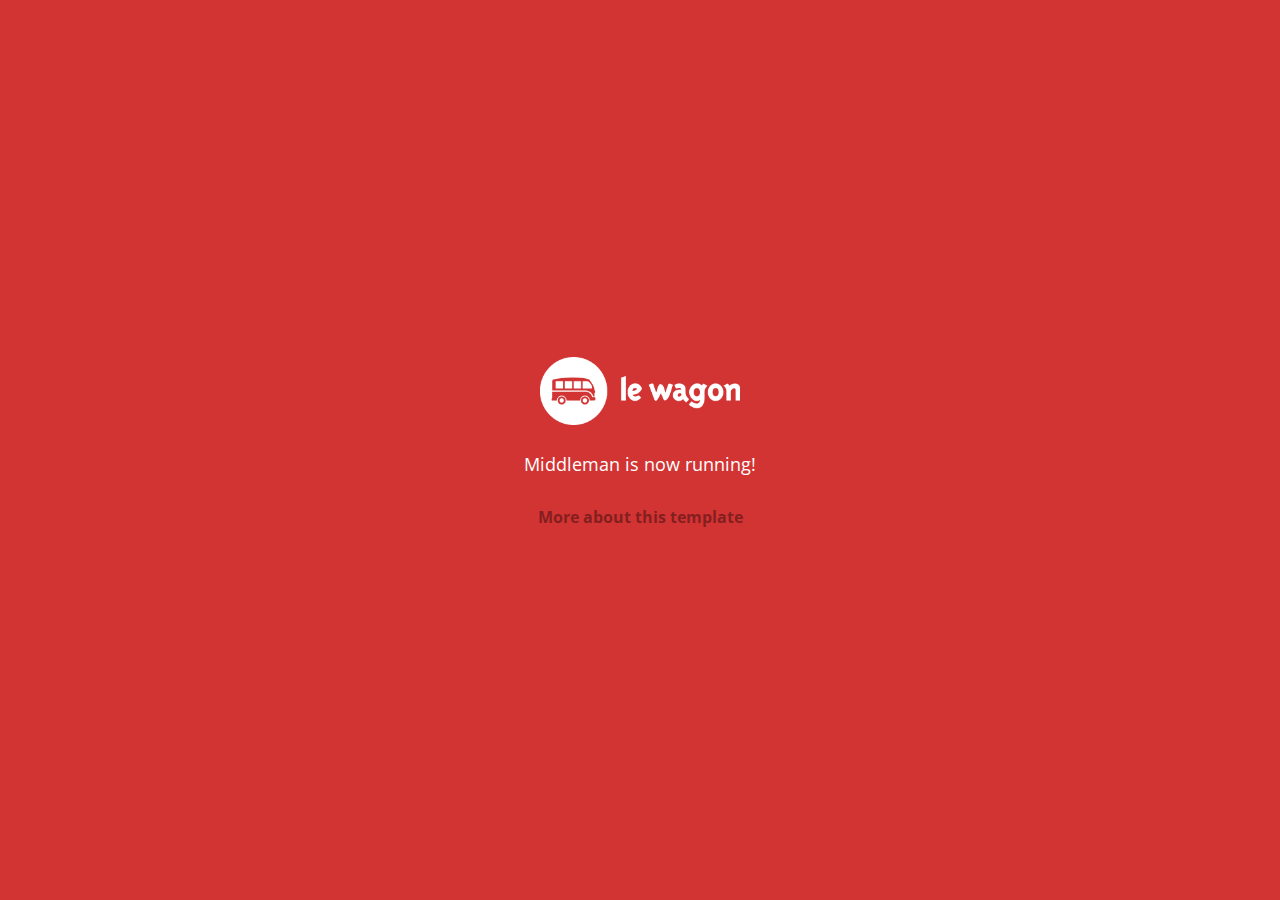
==== index.html @ 2491e3bc "Automated commit at 2018-02-05 10:19:05 UTC by middleman-deploy 2.0.0-alpha" ====
<!doctype html>
<html>
  <head>
    <meta charset="utf-8">
    <meta http-equiv="x-ua-compatible" content="ie=edge">
    <meta name="viewport"
          content="width=device-width, initial-scale=1, shrink-to-fit=no">
    <!-- Use the title from a page's frontmatter if it has one -->
    <title>Le Wagon - Middleman</title>
    <link href="stylesheets/application-3c48b980.css" rel="stylesheet" />
    <script src="javascripts/application-93de88c9.js"></script>
    <link href="images/favicon-f15af148.png" rel="icon" type="image/png" />
  </head>
  <body>
    <div id="home">
  <div class="home-content">
    <img src="images/logo-acc9c0ec.png" width="200" alt="Logo" />
    <p>
      Middleman is now running!
    </p>
    <p class="about">
      <a href="about.html">More about this template</a>
    </p>
  </div>
</div>

  </body>
</html>
---- stylesheets/application-3c48b980.css ----
@import url("https://fonts.googleapis.com/css?family=Open+Sans:400,300,700|Raleway:400,100,300,700,500");/*!
 * Bootstrap v3.3.7 (http://getbootstrap.com)
 * Copyright 2011-2016 Twitter, Inc.
 * Licensed under MIT (https://github.com/twbs/bootstrap/blob/master/LICENSE)
 *//*! normalize.css v3.0.3 | MIT License | github.com/necolas/normalize.css */html{font-family:sans-serif;-ms-text-size-adjust:100%;-webkit-text-size-adjust:100%}body{margin:0}article,aside,details,figcaption,figure,footer,header,hgroup,main,menu,nav,section,summary{display:block}audio,canvas,progress,video{display:inline-block;vertical-align:baseline}audio:not([controls]){display:none;height:0}[hidden],template{display:none}a{background-color:transparent}a:active,a:hover{outline:0}abbr[title]{border-bottom:1px dotted}b,strong{font-weight:bold}dfn{font-style:italic}h1{font-size:2em;margin:0.67em 0}mark{background:#ff0;color:#000}small{font-size:80%}sub,sup{font-size:75%;line-height:0;position:relative;vertical-align:baseline}sup{top:-0.5em}sub{bottom:-0.25em}img{border:0}svg:not(:root){overflow:hidden}figure{margin:1em 40px}hr{-webkit-box-sizing:content-box;box-sizing:content-box;height:0}pre{overflow:auto}code,kbd,pre,samp{font-family:monospace, monospace;font-size:1em}button,input,optgroup,select,textarea{color:inherit;font:inherit;margin:0}button{overflow:visible}button,select{text-transform:none}button,html input[type="button"],input[type="reset"],input[type="submit"]{-webkit-appearance:button;cursor:pointer}button[disabled],html input[disabled]{cursor:default}button::-moz-focus-inner,input::-moz-focus-inner{border:0;padding:0}input{line-height:normal}input[type="checkbox"],input[type="radio"]{-webkit-box-sizing:border-box;box-sizing:border-box;padding:0}input[type="number"]::-webkit-inner-spin-button,input[type="number"]::-webkit-outer-spin-button{height:auto}input[type="search"]{-webkit-appearance:textfield;-webkit-box-sizing:content-box;box-sizing:content-box}input[type="search"]::-webkit-search-cancel-button,input[type="search"]::-webkit-search-decoration{-webkit-appearance:none}fieldset{border:1px solid #c0c0c0;margin:0 2px;padding:0.35em 0.625em 0.75em}legend{border:0;padding:0}textarea{overflow:auto}optgroup{font-weight:bold}table{border-collapse:collapse;border-spacing:0}td,th{padding:0}/*! Source: https://github.com/h5bp/html5-boilerplate/blob/master/src/css/main.css */@media print{*,*:before,*:after{background:transparent !important;color:#000 !important;-webkit-box-shadow:none !important;box-shadow:none !important;text-shadow:none !important}a,a:visited{text-decoration:underline}a[href]:after{content:" (" attr(href) ")"}abbr[title]:after{content:" (" attr(title) ")"}a[href^="#"]:after,a[href^="javascript:"]:after{content:""}pre,blockquote{border:1px solid #999;page-break-inside:avoid}thead{display:table-header-group}tr,img{page-break-inside:avoid}img{max-width:100% !important}p,h2,h3{orphans:3;widows:3}h2,h3{page-break-after:avoid}.navbar{display:none}.btn>.caret,.dropup>.btn>.caret{border-top-color:#000 !important}.label{border:1px solid #000}.table{border-collapse:collapse !important}.table td,.table th{background-color:#fff !important}.table-bordered th,.table-bordered td{border:1px solid #ddd !important}}@font-face{font-family:'Glyphicons Halflings';src:url("../assets/bootstrap/glyphicons-halflings-regular-86b6f62b.eot");src:url("../assets/bootstrap/glyphicons-halflings-regular-86b6f62b.eot?#iefix") format("embedded-opentype"),url("../assets/bootstrap/glyphicons-halflings-regular-ca35b697.woff2") format("woff2"),url("../assets/bootstrap/glyphicons-halflings-regular-278e49a8.woff") format("woff"),url("../assets/bootstrap/glyphicons-halflings-regular-44bc1850.ttf") format("truetype"),url("../assets/bootstrap/glyphicons-halflings-regular-de51a849.svg#glyphicons_halflingsregular") format("svg")}.glyphicon{position:relative;top:1px;display:inline-block;font-family:'Glyphicons Halflings';font-style:normal;font-weight:normal;line-height:1;-webkit-font-smoothing:antialiased;-moz-osx-font-smoothing:grayscale}.glyphicon-asterisk:before{content:"\002a"}.glyphicon-plus:before{content:"\002b"}.glyphicon-euro:before,.glyphicon-eur:before{content:"\20ac"}.glyphicon-minus:before{content:"\2212"}.glyphicon-cloud:before{content:"\2601"}.glyphicon-envelope:before{content:"\2709"}.glyphicon-pencil:before{content:"\270f"}.glyphicon-glass:before{content:"\e001"}.glyphicon-music:before{content:"\e002"}.glyphicon-search:before{content:"\e003"}.glyphicon-heart:before{content:"\e005"}.glyphicon-star:before{content:"\e006"}.glyphicon-star-empty:before{content:"\e007"}.glyphicon-user:before{content:"\e008"}.glyphicon-film:before{content:"\e009"}.glyphicon-th-large:before{content:"\e010"}.glyphicon-th:before{content:"\e011"}.glyphicon-th-list:before{content:"\e012"}.glyphicon-ok:before{content:"\e013"}.glyphicon-remove:before{content:"\e014"}.glyphicon-zoom-in:before{content:"\e015"}.glyphicon-zoom-out:before{content:"\e016"}.glyphicon-off:before{content:"\e017"}.glyphicon-signal:before{content:"\e018"}.glyphicon-cog:before{content:"\e019"}.glyphicon-trash:before{content:"\e020"}.glyphicon-home:before{content:"\e021"}.glyphicon-file:before{content:"\e022"}.glyphicon-time:before{content:"\e023"}.glyphicon-road:before{content:"\e024"}.glyphicon-download-alt:before{content:"\e025"}.glyphicon-download:before{content:"\e026"}.glyphicon-upload:before{content:"\e027"}.glyphicon-inbox:before{content:"\e028"}.glyphicon-play-circle:before{content:"\e029"}.glyphicon-repeat:before{content:"\e030"}.glyphicon-refresh:before{content:"\e031"}.glyphicon-list-alt:before{content:"\e032"}.glyphicon-lock:before{content:"\e033"}.glyphicon-flag:before{content:"\e034"}.glyphicon-headphones:before{content:"\e035"}.glyphicon-volume-off:before{content:"\e036"}.glyphicon-volume-down:before{content:"\e037"}.glyphicon-volume-up:before{content:"\e038"}.glyphicon-qrcode:before{content:"\e039"}.glyphicon-barcode:before{content:"\e040"}.glyphicon-tag:before{content:"\e041"}.glyphicon-tags:before{content:"\e042"}.glyphicon-book:before{content:"\e043"}.glyphicon-bookmark:before{content:"\e044"}.glyphicon-print:before{content:"\e045"}.glyphicon-camera:before{content:"\e046"}.glyphicon-font:before{content:"\e047"}.glyphicon-bold:before{content:"\e048"}.glyphicon-italic:before{content:"\e049"}.glyphicon-text-height:before{content:"\e050"}.glyphicon-text-width:before{content:"\e051"}.glyphicon-align-left:before{content:"\e052"}.glyphicon-align-center:before{content:"\e053"}.glyphicon-align-right:before{content:"\e054"}.glyphicon-align-justify:before{content:"\e055"}.glyphicon-list:before{content:"\e056"}.glyphicon-indent-left:before{content:"\e057"}.glyphicon-indent-right:before{content:"\e058"}.glyphicon-facetime-video:before{content:"\e059"}.glyphicon-picture:before{content:"\e060"}.glyphicon-map-marker:before{content:"\e062"}.glyphicon-adjust:before{content:"\e063"}.glyphicon-tint:before{content:"\e064"}.glyphicon-edit:before{content:"\e065"}.glyphicon-share:before{content:"\e066"}.glyphicon-check:before{content:"\e067"}.glyphicon-move:before{content:"\e068"}.glyphicon-step-backward:before{content:"\e069"}.glyphicon-fast-backward:before{content:"\e070"}.glyphicon-backward:before{content:"\e071"}.glyphicon-play:before{content:"\e072"}.glyphicon-pause:before{content:"\e073"}.glyphicon-stop:before{content:"\e074"}.glyphicon-forward:before{content:"\e075"}.glyphicon-fast-forward:before{content:"\e076"}.glyphicon-step-forward:before{content:"\e077"}.glyphicon-eject:before{content:"\e078"}.glyphicon-chevron-left:before{content:"\e079"}.glyphicon-chevron-right:before{content:"\e080"}.glyphicon-plus-sign:before{content:"\e081"}.glyphicon-minus-sign:before{content:"\e082"}.glyphicon-remove-sign:before{content:"\e083"}.glyphicon-ok-sign:before{content:"\e084"}.glyphicon-question-sign:before{content:"\e085"}.glyphicon-info-sign:before{content:"\e086"}.glyphicon-screenshot:before{content:"\e087"}.glyphicon-remove-circle:before{content:"\e088"}.glyphicon-ok-circle:before{content:"\e089"}.glyphicon-ban-circle:before{content:"\e090"}.glyphicon-arrow-left:before{content:"\e091"}.glyphicon-arrow-right:before{content:"\e092"}.glyphicon-arrow-up:before{content:"\e093"}.glyphicon-arrow-down:before{content:"\e094"}.glyphicon-share-alt:before{content:"\e095"}.glyphicon-resize-full:before{content:"\e096"}.glyphicon-resize-small:before{content:"\e097"}.glyphicon-exclamation-sign:before{content:"\e101"}.glyphicon-gift:before{content:"\e102"}.glyphicon-leaf:before{content:"\e103"}.glyphicon-fire:before{content:"\e104"}.glyphicon-eye-open:before{content:"\e105"}.glyphicon-eye-close:before{content:"\e106"}.glyphicon-warning-sign:before{content:"\e107"}.glyphicon-plane:before{content:"\e108"}.glyphicon-calendar:before{content:"\e109"}.glyphicon-random:before{content:"\e110"}.glyphicon-comment:before{content:"\e111"}.glyphicon-magnet:before{content:"\e112"}.glyphicon-chevron-up:before{content:"\e113"}.glyphicon-chevron-down:before{content:"\e114"}.glyphicon-retweet:before{content:"\e115"}.glyphicon-shopping-cart:before{content:"\e116"}.glyphicon-folder-close:before{content:"\e117"}.glyphicon-folder-open:before{content:"\e118"}.glyphicon-resize-vertical:before{content:"\e119"}.glyphicon-resize-horizontal:before{content:"\e120"}.glyphicon-hdd:before{content:"\e121"}.glyphicon-bullhorn:before{content:"\e122"}.glyphicon-bell:before{content:"\e123"}.glyphicon-certificate:before{content:"\e124"}.glyphicon-thumbs-up:before{content:"\e125"}.glyphicon-thumbs-down:before{content:"\e126"}.glyphicon-hand-right:before{content:"\e127"}.glyphicon-hand-left:before{content:"\e128"}.glyphicon-hand-up:before{content:"\e129"}.glyphicon-hand-down:before{content:"\e130"}.glyphicon-circle-arrow-right:before{content:"\e131"}.glyphicon-circle-arrow-left:before{content:"\e132"}.glyphicon-circle-arrow-up:before{content:"\e133"}.glyphicon-circle-arrow-down:before{content:"\e134"}.glyphicon-globe:before{content:"\e135"}.glyphicon-wrench:before{content:"\e136"}.glyphicon-tasks:before{content:"\e137"}.glyphicon-filter:before{content:"\e138"}.glyphicon-briefcase:before{content:"\e139"}.glyphicon-fullscreen:before{content:"\e140"}.glyphicon-dashboard:before{content:"\e141"}.glyphicon-paperclip:before{content:"\e142"}.glyphicon-heart-empty:before{content:"\e143"}.glyphicon-link:before{content:"\e144"}.glyphicon-phone:before{content:"\e145"}.glyphicon-pushpin:before{content:"\e146"}.glyphicon-usd:before{content:"\e148"}.glyphicon-gbp:before{content:"\e149"}.glyphicon-sort:before{content:"\e150"}.glyphicon-sort-by-alphabet:before{content:"\e151"}.glyphicon-sort-by-alphabet-alt:before{content:"\e152"}.glyphicon-sort-by-order:before{content:"\e153"}.glyphicon-sort-by-order-alt:before{content:"\e154"}.glyphicon-sort-by-attributes:before{content:"\e155"}.glyphicon-sort-by-attributes-alt:before{content:"\e156"}.glyphicon-unchecked:before{content:"\e157"}.glyphicon-expand:before{content:"\e158"}.glyphicon-collapse-down:before{content:"\e159"}.glyphicon-collapse-up:before{content:"\e160"}.glyphicon-log-in:before{content:"\e161"}.glyphicon-flash:before{content:"\e162"}.glyphicon-log-out:before{content:"\e163"}.glyphicon-new-window:before{content:"\e164"}.glyphicon-record:before{content:"\e165"}.glyphicon-save:before{content:"\e166"}.glyphicon-open:before{content:"\e167"}.glyphicon-saved:before{content:"\e168"}.glyphicon-import:before{content:"\e169"}.glyphicon-export:before{content:"\e170"}.glyphicon-send:before{content:"\e171"}.glyphicon-floppy-disk:before{content:"\e172"}.glyphicon-floppy-saved:before{content:"\e173"}.glyphicon-floppy-remove:before{content:"\e174"}.glyphicon-floppy-save:before{content:"\e175"}.glyphicon-floppy-open:before{content:"\e176"}.glyphicon-credit-card:before{content:"\e177"}.glyphicon-transfer:before{content:"\e178"}.glyphicon-cutlery:before{content:"\e179"}.glyphicon-header:before{content:"\e180"}.glyphicon-compressed:before{content:"\e181"}.glyphicon-earphone:before{content:"\e182"}.glyphicon-phone-alt:before{content:"\e183"}.glyphicon-tower:before{content:"\e184"}.glyphicon-stats:before{content:"\e185"}.glyphicon-sd-video:before{content:"\e186"}.glyphicon-hd-video:before{content:"\e187"}.glyphicon-subtitles:before{content:"\e188"}.glyphicon-sound-stereo:before{content:"\e189"}.glyphicon-sound-dolby:before{content:"\e190"}.glyphicon-sound-5-1:before{content:"\e191"}.glyphicon-sound-6-1:before{content:"\e192"}.glyphicon-sound-7-1:before{content:"\e193"}.glyphicon-copyright-mark:before{content:"\e194"}.glyphicon-registration-mark:before{content:"\e195"}.glyphicon-cloud-download:before{content:"\e197"}.glyphicon-cloud-upload:before{content:"\e198"}.glyphicon-tree-conifer:before{content:"\e199"}.glyphicon-tree-deciduous:before{content:"\e200"}.glyphicon-cd:before{content:"\e201"}.glyphicon-save-file:before{content:"\e202"}.glyphicon-open-file:before{content:"\e203"}.glyphicon-level-up:before{content:"\e204"}.glyphicon-copy:before{content:"\e205"}.glyphicon-paste:before{content:"\e206"}.glyphicon-alert:before{content:"\e209"}.glyphicon-equalizer:before{content:"\e210"}.glyphicon-king:before{content:"\e211"}.glyphicon-queen:before{content:"\e212"}.glyphicon-pawn:before{content:"\e213"}.glyphicon-bishop:before{content:"\e214"}.glyphicon-knight:before{content:"\e215"}.glyphicon-baby-formula:before{content:"\e216"}.glyphicon-tent:before{content:"\26fa"}.glyphicon-blackboard:before{content:"\e218"}.glyphicon-bed:before{content:"\e219"}.glyphicon-apple:before{content:"\f8ff"}.glyphicon-erase:before{content:"\e221"}.glyphicon-hourglass:before{content:"\231b"}.glyphicon-lamp:before{content:"\e223"}.glyphicon-duplicate:before{content:"\e224"}.glyphicon-piggy-bank:before{content:"\e225"}.glyphicon-scissors:before{content:"\e226"}.glyphicon-bitcoin:before{content:"\e227"}.glyphicon-btc:before{content:"\e227"}.glyphicon-xbt:before{content:"\e227"}.glyphicon-yen:before{content:"\00a5"}.glyphicon-jpy:before{content:"\00a5"}.glyphicon-ruble:before{content:"\20bd"}.glyphicon-rub:before{content:"\20bd"}.glyphicon-scale:before{content:"\e230"}.glyphicon-ice-lolly:before{content:"\e231"}.glyphicon-ice-lolly-tasted:before{content:"\e232"}.glyphicon-education:before{content:"\e233"}.glyphicon-option-horizontal:before{content:"\e234"}.glyphicon-option-vertical:before{content:"\e235"}.glyphicon-menu-hamburger:before{content:"\e236"}.glyphicon-modal-window:before{content:"\e237"}.glyphicon-oil:before{content:"\e238"}.glyphicon-grain:before{content:"\e239"}.glyphicon-sunglasses:before{content:"\e240"}.glyphicon-text-size:before{content:"\e241"}.glyphicon-text-color:before{content:"\e242"}.glyphicon-text-background:before{content:"\e243"}.glyphicon-object-align-top:before{content:"\e244"}.glyphicon-object-align-bottom:before{content:"\e245"}.glyphicon-object-align-horizontal:before{content:"\e246"}.glyphicon-object-align-left:before{content:"\e247"}.glyphicon-object-align-vertical:before{content:"\e248"}.glyphicon-object-align-right:before{content:"\e249"}.glyphicon-triangle-right:before{content:"\e250"}.glyphicon-triangle-left:before{content:"\e251"}.glyphicon-triangle-bottom:before{content:"\e252"}.glyphicon-triangle-top:before{content:"\e253"}.glyphicon-console:before{content:"\e254"}.glyphicon-superscript:before{content:"\e255"}.glyphicon-subscript:before{content:"\e256"}.glyphicon-menu-left:before{content:"\e257"}.glyphicon-menu-right:before{content:"\e258"}.glyphicon-menu-down:before{content:"\e259"}.glyphicon-menu-up:before{content:"\e260"}*{-webkit-box-sizing:border-box;box-sizing:border-box}*:before,*:after{-webkit-box-sizing:border-box;box-sizing:border-box}html{font-size:10px;-webkit-tap-highlight-color:transparent}body{font-family:"Open Sans", "Helvetica", "sans-serif";font-size:18px;line-height:1.42857143;color:#333333;background-color:#F4F4F4}input,button,select,textarea{font-family:inherit;font-size:inherit;line-height:inherit}a{color:#469AE0;text-decoration:none}a:hover,a:focus{color:#1f74ba;text-decoration:underline}a:focus{outline:5px auto -webkit-focus-ring-color;outline-offset:-2px}figure{margin:0}img{vertical-align:middle}.img-responsive{display:block;max-width:100%;height:auto}.img-rounded{border-radius:2px}.img-thumbnail{padding:4px;line-height:1.42857143;background-color:#F4F4F4;border:1px solid #ddd;border-radius:2px;-webkit-transition:all 0.2s ease-in-out;transition:all 0.2s ease-in-out;display:inline-block;max-width:100%;height:auto}.img-circle{border-radius:50%}hr{margin-top:25px;margin-bottom:25px;border:0;border-top:1px solid #eeeeee}.sr-only{position:absolute;width:1px;height:1px;margin:-1px;padding:0;overflow:hidden;clip:rect(0, 0, 0, 0);border:0}.sr-only-focusable:active,.sr-only-focusable:focus{position:static;width:auto;height:auto;margin:0;overflow:visible;clip:auto}[role="button"]{cursor:pointer}h1,h2,h3,h4,h5,h6,.h1,.h2,.h3,.h4,.h5,.h6{font-family:"Raleway", "Helvetica", "sans-serif";font-weight:500;line-height:1.1;color:inherit}h1 small,h1 .small,h2 small,h2 .small,h3 small,h3 .small,h4 small,h4 .small,h5 small,h5 .small,h6 small,h6 .small,.h1 small,.h1 .small,.h2 small,.h2 .small,.h3 small,.h3 .small,.h4 small,.h4 .small,.h5 small,.h5 .small,.h6 small,.h6 .small{font-weight:normal;line-height:1;color:#777777}h1,.h1,h2,.h2,h3,.h3{margin-top:25px;margin-bottom:12.5px}h1 small,h1 .small,.h1 small,.h1 .small,h2 small,h2 .small,.h2 small,.h2 .small,h3 small,h3 .small,.h3 small,.h3 .small{font-size:65%}h4,.h4,h5,.h5,h6,.h6{margin-top:12.5px;margin-bottom:12.5px}h4 small,h4 .small,.h4 small,.h4 .small,h5 small,h5 .small,.h5 small,.h5 .small,h6 small,h6 .small,.h6 small,.h6 .small{font-size:75%}h1,.h1{font-size:46px}h2,.h2{font-size:38px}h3,.h3{font-size:31px}h4,.h4{font-size:23px}h5,.h5{font-size:18px}h6,.h6{font-size:16px}p{margin:0 0 12.5px}.lead{margin-bottom:25px;font-size:20px;font-weight:300;line-height:1.4}@media (min-width: 768px){.lead{font-size:27px}}small,.small{font-size:88%}mark,.mark{background-color:#fcf8e3;padding:.2em}.text-left{text-align:left}.text-right{text-align:right}.text-center{text-align:center}.text-justify{text-align:justify}.text-nowrap{white-space:nowrap}.text-lowercase{text-transform:lowercase}.text-uppercase,.initialism{text-transform:uppercase}.text-capitalize{text-transform:capitalize}.text-muted{color:#777777}.text-primary{color:#469AE0}a.text-primary:hover,a.text-primary:focus{color:#2381d0}.text-success{color:#3c763d}a.text-success:hover,a.text-success:focus{color:#2b542c}.text-info{color:#31708f}a.text-info:hover,a.text-info:focus{color:#245269}.text-warning{color:#8a6d3b}a.text-warning:hover,a.text-warning:focus{color:#66512c}.text-danger{color:#a94442}a.text-danger:hover,a.text-danger:focus{color:#843534}.bg-primary{color:#fff}.bg-primary{background-color:#469AE0}a.bg-primary:hover,a.bg-primary:focus{background-color:#2381d0}.bg-success{background-color:#dff0d8}a.bg-success:hover,a.bg-success:focus{background-color:#c1e2b3}.bg-info{background-color:#d9edf7}a.bg-info:hover,a.bg-info:focus{background-color:#afd9ee}.bg-warning{background-color:#fcf8e3}a.bg-warning:hover,a.bg-warning:focus{background-color:#f7ecb5}.bg-danger{background-color:#f2dede}a.bg-danger:hover,a.bg-danger:focus{background-color:#e4b9b9}.page-header{padding-bottom:11.5px;margin:50px 0 25px;border-bottom:1px solid #eeeeee}ul,ol{margin-top:0;margin-bottom:12.5px}ul ul,ul ol,ol ul,ol ol{margin-bottom:0}.list-unstyled{padding-left:0;list-style:none}.list-inline{padding-left:0;list-style:none;margin-left:-5px}.list-inline>li{display:inline-block;padding-left:5px;padding-right:5px}dl{margin-top:0;margin-bottom:25px}dt,dd{line-height:1.42857143}dt{font-weight:bold}dd{margin-left:0}.dl-horizontal dd:before,.dl-horizontal dd:after{content:" ";display:table}.dl-horizontal dd:after{clear:both}@media (min-width: 768px){.dl-horizontal dt{float:left;width:160px;clear:left;text-align:right;overflow:hidden;text-overflow:ellipsis;white-space:nowrap}.dl-horizontal dd{margin-left:180px}}abbr[title],abbr[data-original-title]{cursor:help;border-bottom:1px dotted #777777}.initialism{font-size:90%}blockquote{padding:12.5px 25px;margin:0 0 25px;font-size:22.5px;border-left:5px solid #eeeeee}blockquote p:last-child,blockquote ul:last-child,blockquote ol:last-child{margin-bottom:0}blockquote footer,blockquote small,blockquote .small{display:block;font-size:80%;line-height:1.42857143;color:#777777}blockquote footer:before,blockquote small:before,blockquote .small:before{content:'\2014 \00A0'}.blockquote-reverse,blockquote.pull-right{padding-right:15px;padding-left:0;border-right:5px solid #eeeeee;border-left:0;text-align:right}.blockquote-reverse footer:before,.blockquote-reverse small:before,.blockquote-reverse .small:before,blockquote.pull-right footer:before,blockquote.pull-right small:before,blockquote.pull-right .small:before{content:''}.blockquote-reverse footer:after,.blockquote-reverse small:after,.blockquote-reverse .small:after,blockquote.pull-right footer:after,blockquote.pull-right small:after,blockquote.pull-right .small:after{content:'\00A0 \2014'}address{margin-bottom:25px;font-style:normal;line-height:1.42857143}code,kbd,pre,samp{font-family:Menlo, Monaco, Consolas, "Courier New", monospace}code{padding:2px 4px;font-size:90%;color:#c7254e;background-color:#f9f2f4;border-radius:2px}kbd{padding:2px 4px;font-size:90%;color:#fff;background-color:#333;border-radius:2px;-webkit-box-shadow:inset 0 -1px 0 rgba(0,0,0,0.25);box-shadow:inset 0 -1px 0 rgba(0,0,0,0.25)}kbd kbd{padding:0;font-size:100%;font-weight:bold;-webkit-box-shadow:none;box-shadow:none}pre{display:block;padding:12px;margin:0 0 12.5px;font-size:17px;line-height:1.42857143;word-break:break-all;word-wrap:break-word;color:#333333;background-color:#f5f5f5;border:1px solid #ccc;border-radius:2px}pre code{padding:0;font-size:inherit;color:inherit;white-space:pre-wrap;background-color:transparent;border-radius:0}.pre-scrollable{max-height:340px;overflow-y:scroll}.container{margin-right:auto;margin-left:auto;padding-left:15px;padding-right:15px}.container:before,.container:after{content:" ";display:table}.container:after{clear:both}@media (min-width: 768px){.container{width:750px}}@media (min-width: 992px){.container{width:970px}}@media (min-width: 1200px){.container{width:1170px}}.container-fluid{margin-right:auto;margin-left:auto;padding-left:15px;padding-right:15px}.container-fluid:before,.container-fluid:after{content:" ";display:table}.container-fluid:after{clear:both}.row{margin-left:-15px;margin-right:-15px}.row:before,.row:after{content:" ";display:table}.row:after{clear:both}.col-xs-1,.col-sm-1,.col-md-1,.col-lg-1,.col-xs-2,.col-sm-2,.col-md-2,.col-lg-2,.col-xs-3,.col-sm-3,.col-md-3,.col-lg-3,.col-xs-4,.col-sm-4,.col-md-4,.col-lg-4,.col-xs-5,.col-sm-5,.col-md-5,.col-lg-5,.col-xs-6,.col-sm-6,.col-md-6,.col-lg-6,.col-xs-7,.col-sm-7,.col-md-7,.col-lg-7,.col-xs-8,.col-sm-8,.col-md-8,.col-lg-8,.col-xs-9,.col-sm-9,.col-md-9,.col-lg-9,.col-xs-10,.col-sm-10,.col-md-10,.col-lg-10,.col-xs-11,.col-sm-11,.col-md-11,.col-lg-11,.col-xs-12,.col-sm-12,.col-md-12,.col-lg-12{position:relative;min-height:1px;padding-left:15px;padding-right:15px}.col-xs-1,.col-xs-2,.col-xs-3,.col-xs-4,.col-xs-5,.col-xs-6,.col-xs-7,.col-xs-8,.col-xs-9,.col-xs-10,.col-xs-11,.col-xs-12{float:left}.col-xs-1{width:8.33333333%}.col-xs-2{width:16.66666667%}.col-xs-3{width:25%}.col-xs-4{width:33.33333333%}.col-xs-5{width:41.66666667%}.col-xs-6{width:50%}.col-xs-7{width:58.33333333%}.col-xs-8{width:66.66666667%}.col-xs-9{width:75%}.col-xs-10{width:83.33333333%}.col-xs-11{width:91.66666667%}.col-xs-12{width:100%}.col-xs-pull-0{right:auto}.col-xs-pull-1{right:8.33333333%}.col-xs-pull-2{right:16.66666667%}.col-xs-pull-3{right:25%}.col-xs-pull-4{right:33.33333333%}.col-xs-pull-5{right:41.66666667%}.col-xs-pull-6{right:50%}.col-xs-pull-7{right:58.33333333%}.col-xs-pull-8{right:66.66666667%}.col-xs-pull-9{right:75%}.col-xs-pull-10{right:83.33333333%}.col-xs-pull-11{right:91.66666667%}.col-xs-pull-12{right:100%}.col-xs-push-0{left:auto}.col-xs-push-1{left:8.33333333%}.col-xs-push-2{left:16.66666667%}.col-xs-push-3{left:25%}.col-xs-push-4{left:33.33333333%}.col-xs-push-5{left:41.66666667%}.col-xs-push-6{left:50%}.col-xs-push-7{left:58.33333333%}.col-xs-push-8{left:66.66666667%}.col-xs-push-9{left:75%}.col-xs-push-10{left:83.33333333%}.col-xs-push-11{left:91.66666667%}.col-xs-push-12{left:100%}.col-xs-offset-0{margin-left:0%}.col-xs-offset-1{margin-left:8.33333333%}.col-xs-offset-2{margin-left:16.66666667%}.col-xs-offset-3{margin-left:25%}.col-xs-offset-4{margin-left:33.33333333%}.col-xs-offset-5{margin-left:41.66666667%}.col-xs-offset-6{margin-left:50%}.col-xs-offset-7{margin-left:58.33333333%}.col-xs-offset-8{margin-left:66.66666667%}.col-xs-offset-9{margin-left:75%}.col-xs-offset-10{margin-left:83.33333333%}.col-xs-offset-11{margin-left:91.66666667%}.col-xs-offset-12{margin-left:100%}@media (min-width: 768px){.col-sm-1,.col-sm-2,.col-sm-3,.col-sm-4,.col-sm-5,.col-sm-6,.col-sm-7,.col-sm-8,.col-sm-9,.col-sm-10,.col-sm-11,.col-sm-12{float:left}.col-sm-1{width:8.33333333%}.col-sm-2{width:16.66666667%}.col-sm-3{width:25%}.col-sm-4{width:33.33333333%}.col-sm-5{width:41.66666667%}.col-sm-6{width:50%}.col-sm-7{width:58.33333333%}.col-sm-8{width:66.66666667%}.col-sm-9{width:75%}.col-sm-10{width:83.33333333%}.col-sm-11{width:91.66666667%}.col-sm-12{width:100%}.col-sm-pull-0{right:auto}.col-sm-pull-1{right:8.33333333%}.col-sm-pull-2{right:16.66666667%}.col-sm-pull-3{right:25%}.col-sm-pull-4{right:33.33333333%}.col-sm-pull-5{right:41.66666667%}.col-sm-pull-6{right:50%}.col-sm-pull-7{right:58.33333333%}.col-sm-pull-8{right:66.66666667%}.col-sm-pull-9{right:75%}.col-sm-pull-10{right:83.33333333%}.col-sm-pull-11{right:91.66666667%}.col-sm-pull-12{right:100%}.col-sm-push-0{left:auto}.col-sm-push-1{left:8.33333333%}.col-sm-push-2{left:16.66666667%}.col-sm-push-3{left:25%}.col-sm-push-4{left:33.33333333%}.col-sm-push-5{left:41.66666667%}.col-sm-push-6{left:50%}.col-sm-push-7{left:58.33333333%}.col-sm-push-8{left:66.66666667%}.col-sm-push-9{left:75%}.col-sm-push-10{left:83.33333333%}.col-sm-push-11{left:91.66666667%}.col-sm-push-12{left:100%}.col-sm-offset-0{margin-left:0%}.col-sm-offset-1{margin-left:8.33333333%}.col-sm-offset-2{margin-left:16.66666667%}.col-sm-offset-3{margin-left:25%}.col-sm-offset-4{margin-left:33.33333333%}.col-sm-offset-5{margin-left:41.66666667%}.col-sm-offset-6{margin-left:50%}.col-sm-offset-7{margin-left:58.33333333%}.col-sm-offset-8{margin-left:66.66666667%}.col-sm-offset-9{margin-left:75%}.col-sm-offset-10{margin-left:83.33333333%}.col-sm-offset-11{margin-left:91.66666667%}.col-sm-offset-12{margin-left:100%}}@media (min-width: 992px){.col-md-1,.col-md-2,.col-md-3,.col-md-4,.col-md-5,.col-md-6,.col-md-7,.col-md-8,.col-md-9,.col-md-10,.col-md-11,.col-md-12{float:left}.col-md-1{width:8.33333333%}.col-md-2{width:16.66666667%}.col-md-3{width:25%}.col-md-4{width:33.33333333%}.col-md-5{width:41.66666667%}.col-md-6{width:50%}.col-md-7{width:58.33333333%}.col-md-8{width:66.66666667%}.col-md-9{width:75%}.col-md-10{width:83.33333333%}.col-md-11{width:91.66666667%}.col-md-12{width:100%}.col-md-pull-0{right:auto}.col-md-pull-1{right:8.33333333%}.col-md-pull-2{right:16.66666667%}.col-md-pull-3{right:25%}.col-md-pull-4{right:33.33333333%}.col-md-pull-5{right:41.66666667%}.col-md-pull-6{right:50%}.col-md-pull-7{right:58.33333333%}.col-md-pull-8{right:66.66666667%}.col-md-pull-9{right:75%}.col-md-pull-10{right:83.33333333%}.col-md-pull-11{right:91.66666667%}.col-md-pull-12{right:100%}.col-md-push-0{left:auto}.col-md-push-1{left:8.33333333%}.col-md-push-2{left:16.66666667%}.col-md-push-3{left:25%}.col-md-push-4{left:33.33333333%}.col-md-push-5{left:41.66666667%}.col-md-push-6{left:50%}.col-md-push-7{left:58.33333333%}.col-md-push-8{left:66.66666667%}.col-md-push-9{left:75%}.col-md-push-10{left:83.33333333%}.col-md-push-11{left:91.66666667%}.col-md-push-12{left:100%}.col-md-offset-0{margin-left:0%}.col-md-offset-1{margin-left:8.33333333%}.col-md-offset-2{margin-left:16.66666667%}.col-md-offset-3{margin-left:25%}.col-md-offset-4{margin-left:33.33333333%}.col-md-offset-5{margin-left:41.66666667%}.col-md-offset-6{margin-left:50%}.col-md-offset-7{margin-left:58.33333333%}.col-md-offset-8{margin-left:66.66666667%}.col-md-offset-9{margin-left:75%}.col-md-offset-10{margin-left:83.33333333%}.col-md-offset-11{margin-left:91.66666667%}.col-md-offset-12{margin-left:100%}}@media (min-width: 1200px){.col-lg-1,.col-lg-2,.col-lg-3,.col-lg-4,.col-lg-5,.col-lg-6,.col-lg-7,.col-lg-8,.col-lg-9,.col-lg-10,.col-lg-11,.col-lg-12{float:left}.col-lg-1{width:8.33333333%}.col-lg-2{width:16.66666667%}.col-lg-3{width:25%}.col-lg-4{width:33.33333333%}.col-lg-5{width:41.66666667%}.col-lg-6{width:50%}.col-lg-7{width:58.33333333%}.col-lg-8{width:66.66666667%}.col-lg-9{width:75%}.col-lg-10{width:83.33333333%}.col-lg-11{width:91.66666667%}.col-lg-12{width:100%}.col-lg-pull-0{right:auto}.col-lg-pull-1{right:8.33333333%}.col-lg-pull-2{right:16.66666667%}.col-lg-pull-3{right:25%}.col-lg-pull-4{right:33.33333333%}.col-lg-pull-5{right:41.66666667%}.col-lg-pull-6{right:50%}.col-lg-pull-7{right:58.33333333%}.col-lg-pull-8{right:66.66666667%}.col-lg-pull-9{right:75%}.col-lg-pull-10{right:83.33333333%}.col-lg-pull-11{right:91.66666667%}.col-lg-pull-12{right:100%}.col-lg-push-0{left:auto}.col-lg-push-1{left:8.33333333%}.col-lg-push-2{left:16.66666667%}.col-lg-push-3{left:25%}.col-lg-push-4{left:33.33333333%}.col-lg-push-5{left:41.66666667%}.col-lg-push-6{left:50%}.col-lg-push-7{left:58.33333333%}.col-lg-push-8{left:66.66666667%}.col-lg-push-9{left:75%}.col-lg-push-10{left:83.33333333%}.col-lg-push-11{left:91.66666667%}.col-lg-push-12{left:100%}.col-lg-offset-0{margin-left:0%}.col-lg-offset-1{margin-left:8.33333333%}.col-lg-offset-2{margin-left:16.66666667%}.col-lg-offset-3{margin-left:25%}.col-lg-offset-4{margin-left:33.33333333%}.col-lg-offset-5{margin-left:41.66666667%}.col-lg-offset-6{margin-left:50%}.col-lg-offset-7{margin-left:58.33333333%}.col-lg-offset-8{margin-left:66.66666667%}.col-lg-offset-9{margin-left:75%}.col-lg-offset-10{margin-left:83.33333333%}.col-lg-offset-11{margin-left:91.66666667%}.col-lg-offset-12{margin-left:100%}}table{background-color:transparent}caption{padding-top:8px;padding-bottom:8px;color:#777777;text-align:left}th{text-align:left}.table{width:100%;max-width:100%;margin-bottom:25px}.table>thead>tr>th,.table>thead>tr>td,.table>tbody>tr>th,.table>tbody>tr>td,.table>tfoot>tr>th,.table>tfoot>tr>td{padding:8px;line-height:1.42857143;vertical-align:top;border-top:1px solid #ddd}.table>thead>tr>th{vertical-align:bottom;border-bottom:2px solid #ddd}.table>caption+thead>tr:first-child>th,.table>caption+thead>tr:first-child>td,.table>colgroup+thead>tr:first-child>th,.table>colgroup+thead>tr:first-child>td,.table>thead:first-child>tr:first-child>th,.table>thead:first-child>tr:first-child>td{border-top:0}.table>tbody+tbody{border-top:2px solid #ddd}.table .table{background-color:#F4F4F4}.table-condensed>thead>tr>th,.table-condensed>thead>tr>td,.table-condensed>tbody>tr>th,.table-condensed>tbody>tr>td,.table-condensed>tfoot>tr>th,.table-condensed>tfoot>tr>td{padding:5px}.table-bordered{border:1px solid #ddd}.table-bordered>thead>tr>th,.table-bordered>thead>tr>td,.table-bordered>tbody>tr>th,.table-bordered>tbody>tr>td,.table-bordered>tfoot>tr>th,.table-bordered>tfoot>tr>td{border:1px solid #ddd}.table-bordered>thead>tr>th,.table-bordered>thead>tr>td{border-bottom-width:2px}.table-striped>tbody>tr:nth-of-type(odd){background-color:#f9f9f9}.table-hover>tbody>tr:hover{background-color:#f5f5f5}table col[class*="col-"]{position:static;float:none;display:table-column}table td[class*="col-"],table th[class*="col-"]{position:static;float:none;display:table-cell}.table>thead>tr>td.active,.table>thead>tr>th.active,.table>thead>tr.active>td,.table>thead>tr.active>th,.table>tbody>tr>td.active,.table>tbody>tr>th.active,.table>tbody>tr.active>td,.table>tbody>tr.active>th,.table>tfoot>tr>td.active,.table>tfoot>tr>th.active,.table>tfoot>tr.active>td,.table>tfoot>tr.active>th{background-color:#f5f5f5}.table-hover>tbody>tr>td.active:hover,.table-hover>tbody>tr>th.active:hover,.table-hover>tbody>tr.active:hover>td,.table-hover>tbody>tr:hover>.active,.table-hover>tbody>tr.active:hover>th{background-color:#e8e8e8}.table>thead>tr>td.success,.table>thead>tr>th.success,.table>thead>tr.success>td,.table>thead>tr.success>th,.table>tbody>tr>td.success,.table>tbody>tr>th.success,.table>tbody>tr.success>td,.table>tbody>tr.success>th,.table>tfoot>tr>td.success,.table>tfoot>tr>th.success,.table>tfoot>tr.success>td,.table>tfoot>tr.success>th{background-color:#dff0d8}.table-hover>tbody>tr>td.success:hover,.table-hover>tbody>tr>th.success:hover,.table-hover>tbody>tr.success:hover>td,.table-hover>tbody>tr:hover>.success,.table-hover>tbody>tr.success:hover>th{background-color:#d0e9c6}.table>thead>tr>td.info,.table>thead>tr>th.info,.table>thead>tr.info>td,.table>thead>tr.info>th,.table>tbody>tr>td.info,.table>tbody>tr>th.info,.table>tbody>tr.info>td,.table>tbody>tr.info>th,.table>tfoot>tr>td.info,.table>tfoot>tr>th.info,.table>tfoot>tr.info>td,.table>tfoot>tr.info>th{background-color:#d9edf7}.table-hover>tbody>tr>td.info:hover,.table-hover>tbody>tr>th.info:hover,.table-hover>tbody>tr.info:hover>td,.table-hover>tbody>tr:hover>.info,.table-hover>tbody>tr.info:hover>th{background-color:#c4e3f3}.table>thead>tr>td.warning,.table>thead>tr>th.warning,.table>thead>tr.warning>td,.table>thead>tr.warning>th,.table>tbody>tr>td.warning,.table>tbody>tr>th.warning,.table>tbody>tr.warning>td,.table>tbody>tr.warning>th,.table>tfoot>tr>td.warning,.table>tfoot>tr>th.warning,.table>tfoot>tr.warning>td,.table>tfoot>tr.warning>th{background-color:#fcf8e3}.table-hover>tbody>tr>td.warning:hover,.table-hover>tbody>tr>th.warning:hover,.table-hover>tbody>tr.warning:hover>td,.table-hover>tbody>tr:hover>.warning,.table-hover>tbody>tr.warning:hover>th{background-color:#faf2cc}.table>thead>tr>td.danger,.table>thead>tr>th.danger,.table>thead>tr.danger>td,.table>thead>tr.danger>th,.table>tbody>tr>td.danger,.table>tbody>tr>th.danger,.table>tbody>tr.danger>td,.table>tbody>tr.danger>th,.table>tfoot>tr>td.danger,.table>tfoot>tr>th.danger,.table>tfoot>tr.danger>td,.table>tfoot>tr.danger>th{background-color:#f2dede}.table-hover>tbody>tr>td.danger:hover,.table-hover>tbody>tr>th.danger:hover,.table-hover>tbody>tr.danger:hover>td,.table-hover>tbody>tr:hover>.danger,.table-hover>tbody>tr.danger:hover>th{background-color:#ebcccc}.table-responsive{overflow-x:auto;min-height:0.01%}@media screen and (max-width: 767px){.table-responsive{width:100%;margin-bottom:18.75px;overflow-y:hidden;-ms-overflow-style:-ms-autohiding-scrollbar;border:1px solid #ddd}.table-responsive>.table{margin-bottom:0}.table-responsive>.table>thead>tr>th,.table-responsive>.table>thead>tr>td,.table-responsive>.table>tbody>tr>th,.table-responsive>.table>tbody>tr>td,.table-responsive>.table>tfoot>tr>th,.table-responsive>.table>tfoot>tr>td{white-space:nowrap}.table-responsive>.table-bordered{border:0}.table-responsive>.table-bordered>thead>tr>th:first-child,.table-responsive>.table-bordered>thead>tr>td:first-child,.table-responsive>.table-bordered>tbody>tr>th:first-child,.table-responsive>.table-bordered>tbody>tr>td:first-child,.table-responsive>.table-bordered>tfoot>tr>th:first-child,.table-responsive>.table-bordered>tfoot>tr>td:first-child{border-left:0}.table-responsive>.table-bordered>thead>tr>th:last-child,.table-responsive>.table-bordered>thead>tr>td:last-child,.table-responsive>.table-bordered>tbody>tr>th:last-child,.table-responsive>.table-bordered>tbody>tr>td:last-child,.table-responsive>.table-bordered>tfoot>tr>th:last-child,.table-responsive>.table-bordered>tfoot>tr>td:last-child{border-right:0}.table-responsive>.table-bordered>tbody>tr:last-child>th,.table-responsive>.table-bordered>tbody>tr:last-child>td,.table-responsive>.table-bordered>tfoot>tr:last-child>th,.table-responsive>.table-bordered>tfoot>tr:last-child>td{border-bottom:0}}fieldset{padding:0;margin:0;border:0;min-width:0}legend{display:block;width:100%;padding:0;margin-bottom:25px;font-size:27px;line-height:inherit;color:#333333;border:0;border-bottom:1px solid #e5e5e5}label{display:inline-block;max-width:100%;margin-bottom:5px;font-weight:bold}input[type="search"]{-webkit-box-sizing:border-box;box-sizing:border-box}input[type="radio"],input[type="checkbox"]{margin:4px 0 0;margin-top:1px \9;line-height:normal}input[type="file"]{display:block}input[type="range"]{display:block;width:100%}select[multiple],select[size]{height:auto}input[type="file"]:focus,input[type="radio"]:focus,input[type="checkbox"]:focus{outline:5px auto -webkit-focus-ring-color;outline-offset:-2px}output{display:block;padding-top:7px;font-size:18px;line-height:1.42857143;color:#000000}.form-control{display:block;width:100%;height:39px;padding:6px 12px;font-size:18px;line-height:1.42857143;color:#000000;background-color:#fff;background-image:none;border:1px solid #ccc;border-radius:2px;-webkit-box-shadow:inset 0 1px 1px rgba(0,0,0,0.075);box-shadow:inset 0 1px 1px rgba(0,0,0,0.075);-webkit-transition:border-color ease-in-out 0.15s, box-shadow ease-in-out 0.15s;-webkit-transition:border-color ease-in-out 0.15s, -webkit-box-shadow ease-in-out 0.15s;transition:border-color ease-in-out 0.15s, -webkit-box-shadow ease-in-out 0.15s;transition:border-color ease-in-out 0.15s, box-shadow ease-in-out 0.15s;transition:border-color ease-in-out 0.15s, box-shadow ease-in-out 0.15s, -webkit-box-shadow ease-in-out 0.15s}.form-control:focus{border-color:#66afe9;outline:0;-webkit-box-shadow:inset 0 1px 1px rgba(0,0,0,0.075),0 0 8px rgba(102,175,233,0.6);box-shadow:inset 0 1px 1px rgba(0,0,0,0.075),0 0 8px rgba(102,175,233,0.6)}.form-control::-moz-placeholder{color:#999;opacity:1}.form-control:-ms-input-placeholder{color:#999}.form-control::-webkit-input-placeholder{color:#999}.form-control::-ms-expand{border:0;background-color:transparent}.form-control[disabled],.form-control[readonly],fieldset[disabled] .form-control{background-color:#eeeeee;opacity:1}.form-control[disabled],fieldset[disabled] .form-control{cursor:not-allowed}textarea.form-control{height:auto}input[type="search"]{-webkit-appearance:none}@media screen and (-webkit-min-device-pixel-ratio: 0){input[type="date"].form-control,input[type="time"].form-control,input[type="datetime-local"].form-control,input[type="month"].form-control{line-height:39px}input[type="date"].input-sm,.input-group-sm>input[type="date"].form-control,.input-group-sm>input[type="date"].input-group-addon,.input-group-sm>.input-group-btn>input[type="date"].btn,.input-group-sm input[type="date"],input[type="time"].input-sm,.input-group-sm>input[type="time"].form-control,.input-group-sm>input[type="time"].input-group-addon,.input-group-sm>.input-group-btn>input[type="time"].btn,.input-group-sm input[type="time"],input[type="datetime-local"].input-sm,.input-group-sm>input[type="datetime-local"].form-control,.input-group-sm>input[type="datetime-local"].input-group-addon,.input-group-sm>.input-group-btn>input[type="datetime-local"].btn,.input-group-sm input[type="datetime-local"],input[type="month"].input-sm,.input-group-sm>input[type="month"].form-control,.input-group-sm>input[type="month"].input-group-addon,.input-group-sm>.input-group-btn>input[type="month"].btn,.input-group-sm input[type="month"]{line-height:36px}input[type="date"].input-lg,.input-group-lg>input[type="date"].form-control,.input-group-lg>input[type="date"].input-group-addon,.input-group-lg>.input-group-btn>input[type="date"].btn,.input-group-lg input[type="date"],input[type="time"].input-lg,.input-group-lg>input[type="time"].form-control,.input-group-lg>input[type="time"].input-group-addon,.input-group-lg>.input-group-btn>input[type="time"].btn,.input-group-lg input[type="time"],input[type="datetime-local"].input-lg,.input-group-lg>input[type="datetime-local"].form-control,.input-group-lg>input[type="datetime-local"].input-group-addon,.input-group-lg>.input-group-btn>input[type="datetime-local"].btn,.input-group-lg input[type="datetime-local"],input[type="month"].input-lg,.input-group-lg>input[type="month"].form-control,.input-group-lg>input[type="month"].input-group-addon,.input-group-lg>.input-group-btn>input[type="month"].btn,.input-group-lg input[type="month"]{line-height:53px}}.form-group{margin-bottom:15px}.radio,.checkbox{position:relative;display:block;margin-top:10px;margin-bottom:10px}.radio label,.checkbox label{min-height:25px;padding-left:20px;margin-bottom:0;font-weight:normal;cursor:pointer}.radio input[type="radio"],.radio-inline input[type="radio"],.checkbox input[type="checkbox"],.checkbox-inline input[type="checkbox"]{position:absolute;margin-left:-20px;margin-top:4px \9}.radio+.radio,.checkbox+.checkbox{margin-top:-5px}.radio-inline,.checkbox-inline{position:relative;display:inline-block;padding-left:20px;margin-bottom:0;vertical-align:middle;font-weight:normal;cursor:pointer}.radio-inline+.radio-inline,.checkbox-inline+.checkbox-inline{margin-top:0;margin-left:10px}input[type="radio"][disabled],input[type="radio"].disabled,fieldset[disabled] input[type="radio"],input[type="checkbox"][disabled],input[type="checkbox"].disabled,fieldset[disabled] input[type="checkbox"]{cursor:not-allowed}.radio-inline.disabled,fieldset[disabled] .radio-inline,.checkbox-inline.disabled,fieldset[disabled] .checkbox-inline{cursor:not-allowed}.radio.disabled label,fieldset[disabled] .radio label,.checkbox.disabled label,fieldset[disabled] .checkbox label{cursor:not-allowed}.form-control-static{padding-top:7px;padding-bottom:7px;margin-bottom:0;min-height:43px}.form-control-static.input-lg,.input-group-lg>.form-control-static.form-control,.input-group-lg>.form-control-static.input-group-addon,.input-group-lg>.input-group-btn>.form-control-static.btn,.form-control-static.input-sm,.input-group-sm>.form-control-static.form-control,.input-group-sm>.form-control-static.input-group-addon,.input-group-sm>.input-group-btn>.form-control-static.btn{padding-left:0;padding-right:0}.input-sm,.input-group-sm>.form-control,.input-group-sm>.input-group-addon,.input-group-sm>.input-group-btn>.btn{height:36px;padding:5px 10px;font-size:16px;line-height:1.5;border-radius:2px}select.input-sm,.input-group-sm>select.form-control,.input-group-sm>select.input-group-addon,.input-group-sm>.input-group-btn>select.btn{height:36px;line-height:36px}textarea.input-sm,.input-group-sm>textarea.form-control,.input-group-sm>textarea.input-group-addon,.input-group-sm>.input-group-btn>textarea.btn,select[multiple].input-sm,.input-group-sm>select[multiple].form-control,.input-group-sm>select[multiple].input-group-addon,.input-group-sm>.input-group-btn>select[multiple].btn{height:auto}.form-group-sm .form-control{height:36px;padding:5px 10px;font-size:16px;line-height:1.5;border-radius:2px}.form-group-sm select.form-control{height:36px;line-height:36px}.form-group-sm textarea.form-control,.form-group-sm select[multiple].form-control{height:auto}.form-group-sm .form-control-static{height:36px;min-height:41px;padding:6px 10px;font-size:16px;line-height:1.5}.input-lg,.input-group-lg>.form-control,.input-group-lg>.input-group-addon,.input-group-lg>.input-group-btn>.btn{height:53px;padding:10px 16px;font-size:23px;line-height:1.3333333;border-radius:2px}select.input-lg,.input-group-lg>select.form-control,.input-group-lg>select.input-group-addon,.input-group-lg>.input-group-btn>select.btn{height:53px;line-height:53px}textarea.input-lg,.input-group-lg>textarea.form-control,.input-group-lg>textarea.input-group-addon,.input-group-lg>.input-group-btn>textarea.btn,select[multiple].input-lg,.input-group-lg>select[multiple].form-control,.input-group-lg>select[multiple].input-group-addon,.input-group-lg>.input-group-btn>select[multiple].btn{height:auto}.form-group-lg .form-control{height:53px;padding:10px 16px;font-size:23px;line-height:1.3333333;border-radius:2px}.form-group-lg select.form-control{height:53px;line-height:53px}.form-group-lg textarea.form-control,.form-group-lg select[multiple].form-control{height:auto}.form-group-lg .form-control-static{height:53px;min-height:48px;padding:11px 16px;font-size:23px;line-height:1.3333333}.has-feedback{position:relative}.has-feedback .form-control{padding-right:48.75px}.form-control-feedback{position:absolute;top:0;right:0;z-index:2;display:block;width:39px;height:39px;line-height:39px;text-align:center;pointer-events:none}.input-lg+.form-control-feedback,.input-group-lg>.form-control+.form-control-feedback,.input-group-lg>.input-group-addon+.form-control-feedback,.input-group-lg>.input-group-btn>.btn+.form-control-feedback,.input-group-lg+.form-control-feedback,.form-group-lg .form-control+.form-control-feedback{width:53px;height:53px;line-height:53px}.input-sm+.form-control-feedback,.input-group-sm>.form-control+.form-control-feedback,.input-group-sm>.input-group-addon+.form-control-feedback,.input-group-sm>.input-group-btn>.btn+.form-control-feedback,.input-group-sm+.form-control-feedback,.form-group-sm .form-control+.form-control-feedback{width:36px;height:36px;line-height:36px}.has-success .help-block,.has-success .control-label,.has-success .radio,.has-success .checkbox,.has-success .radio-inline,.has-success .checkbox-inline,.has-success.radio label,.has-success.checkbox label,.has-success.radio-inline label,.has-success.checkbox-inline label{color:#3c763d}.has-success .form-control{border-color:#3c763d;-webkit-box-shadow:inset 0 1px 1px rgba(0,0,0,0.075);box-shadow:inset 0 1px 1px rgba(0,0,0,0.075)}.has-success .form-control:focus{border-color:#2b542c;-webkit-box-shadow:inset 0 1px 1px rgba(0,0,0,0.075),0 0 6px #67b168;box-shadow:inset 0 1px 1px rgba(0,0,0,0.075),0 0 6px #67b168}.has-success .input-group-addon{color:#3c763d;border-color:#3c763d;background-color:#dff0d8}.has-success .form-control-feedback{color:#3c763d}.has-warning .help-block,.has-warning .control-label,.has-warning .radio,.has-warning .checkbox,.has-warning .radio-inline,.has-warning .checkbox-inline,.has-warning.radio label,.has-warning.checkbox label,.has-warning.radio-inline label,.has-warning.checkbox-inline label{color:#8a6d3b}.has-warning .form-control{border-color:#8a6d3b;-webkit-box-shadow:inset 0 1px 1px rgba(0,0,0,0.075);box-shadow:inset 0 1px 1px rgba(0,0,0,0.075)}.has-warning .form-control:focus{border-color:#66512c;-webkit-box-shadow:inset 0 1px 1px rgba(0,0,0,0.075),0 0 6px #c0a16b;box-shadow:inset 0 1px 1px rgba(0,0,0,0.075),0 0 6px #c0a16b}.has-warning .input-group-addon{color:#8a6d3b;border-color:#8a6d3b;background-color:#fcf8e3}.has-warning .form-control-feedback{color:#8a6d3b}.has-error .help-block,.has-error .control-label,.has-error .radio,.has-error .checkbox,.has-error .radio-inline,.has-error .checkbox-inline,.has-error.radio label,.has-error.checkbox label,.has-error.radio-inline label,.has-error.checkbox-inline label{color:#a94442}.has-error .form-control{border-color:#a94442;-webkit-box-shadow:inset 0 1px 1px rgba(0,0,0,0.075);box-shadow:inset 0 1px 1px rgba(0,0,0,0.075)}.has-error .form-control:focus{border-color:#843534;-webkit-box-shadow:inset 0 1px 1px rgba(0,0,0,0.075),0 0 6px #ce8483;box-shadow:inset 0 1px 1px rgba(0,0,0,0.075),0 0 6px #ce8483}.has-error .input-group-addon{color:#a94442;border-color:#a94442;background-color:#f2dede}.has-error .form-control-feedback{color:#a94442}.has-feedback label ~ .form-control-feedback{top:30px}.has-feedback label.sr-only ~ .form-control-feedback{top:0}.help-block{display:block;margin-top:5px;margin-bottom:10px;color:#737373}@media (min-width: 768px){.form-inline .form-group{display:inline-block;margin-bottom:0;vertical-align:middle}.form-inline .form-control{display:inline-block;width:auto;vertical-align:middle}.form-inline .form-control-static{display:inline-block}.form-inline .input-group{display:inline-table;vertical-align:middle}.form-inline .input-group .input-group-addon,.form-inline .input-group .input-group-btn,.form-inline .input-group .form-control{width:auto}.form-inline .input-group>.form-control{width:100%}.form-inline .control-label{margin-bottom:0;vertical-align:middle}.form-inline .radio,.form-inline .checkbox{display:inline-block;margin-top:0;margin-bottom:0;vertical-align:middle}.form-inline .radio label,.form-inline .checkbox label{padding-left:0}.form-inline .radio input[type="radio"],.form-inline .checkbox input[type="checkbox"]{position:relative;margin-left:0}.form-inline .has-feedback .form-control-feedback{top:0}}.form-horizontal .radio,.form-horizontal .checkbox,.form-horizontal .radio-inline,.form-horizontal .checkbox-inline{margin-top:0;margin-bottom:0;padding-top:7px}.form-horizontal .radio,.form-horizontal .checkbox{min-height:32px}.form-horizontal .form-group{margin-left:-15px;margin-right:-15px}.form-horizontal .form-group:before,.form-horizontal .form-group:after{content:" ";display:table}.form-horizontal .form-group:after{clear:both}@media (min-width: 768px){.form-horizontal .control-label{text-align:right;margin-bottom:0;padding-top:7px}}.form-horizontal .has-feedback .form-control-feedback{right:15px}@media (min-width: 768px){.form-horizontal .form-group-lg .control-label{padding-top:11px;font-size:23px}}@media (min-width: 768px){.form-horizontal .form-group-sm .control-label{padding-top:6px;font-size:16px}}.btn{display:inline-block;margin-bottom:0;font-weight:normal;text-align:center;vertical-align:middle;-ms-touch-action:manipulation;touch-action:manipulation;cursor:pointer;background-image:none;border:1px solid transparent;white-space:nowrap;padding:6px 12px;font-size:18px;line-height:1.42857143;border-radius:2px;-webkit-user-select:none;-moz-user-select:none;-ms-user-select:none;user-select:none}.btn:focus,.btn.focus,.btn:active:focus,.btn:active.focus,.btn.active:focus,.btn.active.focus{outline:5px auto -webkit-focus-ring-color;outline-offset:-2px}.btn:hover,.btn:focus,.btn.focus{color:#333;text-decoration:none}.btn:active,.btn.active{outline:0;background-image:none;-webkit-box-shadow:inset 0 3px 5px rgba(0,0,0,0.125);box-shadow:inset 0 3px 5px rgba(0,0,0,0.125)}.btn.disabled,.btn[disabled],fieldset[disabled] .btn{cursor:not-allowed;opacity:0.65;filter:alpha(opacity=65);-webkit-box-shadow:none;box-shadow:none}a.btn.disabled,fieldset[disabled] a.btn{pointer-events:none}.btn-default{color:#333;background-color:#fff;border-color:#ccc}.btn-default:focus,.btn-default.focus{color:#333;background-color:#e6e6e6;border-color:#8c8c8c}.btn-default:hover{color:#333;background-color:#e6e6e6;border-color:#adadad}.btn-default:active,.btn-default.active,.open>.btn-default.dropdown-toggle{color:#333;background-color:#e6e6e6;border-color:#adadad}.btn-default:active:hover,.btn-default:active:focus,.btn-default:active.focus,.btn-default.active:hover,.btn-default.active:focus,.btn-default.active.focus,.open>.btn-default.dropdown-toggle:hover,.open>.btn-default.dropdown-toggle:focus,.open>.btn-default.dropdown-toggle.focus{color:#333;background-color:#d4d4d4;border-color:#8c8c8c}.btn-default:active,.btn-default.active,.open>.btn-default.dropdown-toggle{background-image:none}.btn-default.disabled:hover,.btn-default.disabled:focus,.btn-default.disabled.focus,.btn-default[disabled]:hover,.btn-default[disabled]:focus,.btn-default[disabled].focus,fieldset[disabled] .btn-default:hover,fieldset[disabled] .btn-default:focus,fieldset[disabled] .btn-default.focus{background-color:#fff;border-color:#ccc}.btn-default .badge{color:#fff;background-color:#333}.btn-primary{color:#fff;background-color:#469AE0;border-color:#308edc}.btn-primary:focus,.btn-primary.focus{color:#fff;background-color:#2381d0;border-color:#144b79}.btn-primary:hover{color:#fff;background-color:#2381d0;border-color:#1e6eb2}.btn-primary:active,.btn-primary.active,.open>.btn-primary.dropdown-toggle{color:#fff;background-color:#2381d0;border-color:#1e6eb2}.btn-primary:active:hover,.btn-primary:active:focus,.btn-primary:active.focus,.btn-primary.active:hover,.btn-primary.active:focus,.btn-primary.active.focus,.open>.btn-primary.dropdown-toggle:hover,.open>.btn-primary.dropdown-toggle:focus,.open>.btn-primary.dropdown-toggle.focus{color:#fff;background-color:#1e6eb2;border-color:#144b79}.btn-primary:active,.btn-primary.active,.open>.btn-primary.dropdown-toggle{background-image:none}.btn-primary.disabled:hover,.btn-primary.disabled:focus,.btn-primary.disabled.focus,.btn-primary[disabled]:hover,.btn-primary[disabled]:focus,.btn-primary[disabled].focus,fieldset[disabled] .btn-primary:hover,fieldset[disabled] .btn-primary:focus,fieldset[disabled] .btn-primary.focus{background-color:#469AE0;border-color:#308edc}.btn-primary .badge{color:#469AE0;background-color:#fff}.btn-success{color:#fff;background-color:#32B796;border-color:#2da386}.btn-success:focus,.btn-success.focus{color:#fff;background-color:#278f75;border-color:#113f34}.btn-success:hover{color:#fff;background-color:#278f75;border-color:#1f735e}.btn-success:active,.btn-success.active,.open>.btn-success.dropdown-toggle{color:#fff;background-color:#278f75;border-color:#1f735e}.btn-success:active:hover,.btn-success:active:focus,.btn-success:active.focus,.btn-success.active:hover,.btn-success.active:focus,.btn-success.active.focus,.open>.btn-success.dropdown-toggle:hover,.open>.btn-success.dropdown-toggle:focus,.open>.btn-success.dropdown-toggle.focus{color:#fff;background-color:#1f735e;border-color:#113f34}.btn-success:active,.btn-success.active,.open>.btn-success.dropdown-toggle{background-image:none}.btn-success.disabled:hover,.btn-success.disabled:focus,.btn-success.disabled.focus,.btn-success[disabled]:hover,.btn-success[disabled]:focus,.btn-success[disabled].focus,fieldset[disabled] .btn-success:hover,fieldset[disabled] .btn-success:focus,fieldset[disabled] .btn-success.focus{background-color:#32B796;border-color:#2da386}.btn-success .badge{color:#32B796;background-color:#fff}.btn-info{color:#fff;background-color:#FDB631;border-color:#fdad18}.btn-info:focus,.btn-info.focus{color:#fff;background-color:#f9a302;border-color:#946101}.btn-info:hover{color:#fff;background-color:#f9a302;border-color:#d58c02}.btn-info:active,.btn-info.active,.open>.btn-info.dropdown-toggle{color:#fff;background-color:#f9a302;border-color:#d58c02}.btn-info:active:hover,.btn-info:active:focus,.btn-info:active.focus,.btn-info.active:hover,.btn-info.active:focus,.btn-info.active.focus,.open>.btn-info.dropdown-toggle:hover,.open>.btn-info.dropdown-toggle:focus,.open>.btn-info.dropdown-toggle.focus{color:#fff;background-color:#d58c02;border-color:#946101}.btn-info:active,.btn-info.active,.open>.btn-info.dropdown-toggle{background-image:none}.btn-info.disabled:hover,.btn-info.disabled:focus,.btn-info.disabled.focus,.btn-info[disabled]:hover,.btn-info[disabled]:focus,.btn-info[disabled].focus,fieldset[disabled] .btn-info:hover,fieldset[disabled] .btn-info:focus,fieldset[disabled] .btn-info.focus{background-color:#FDB631;border-color:#fdad18}.btn-info .badge{color:#FDB631;background-color:#fff}.btn-warning{color:#fff;background-color:#E67E22;border-color:#d67118}.btn-warning:focus,.btn-warning.focus{color:#fff;background-color:#bf6516;border-color:#64350b}.btn-warning:hover{color:#fff;background-color:#bf6516;border-color:#9f5412}.btn-warning:active,.btn-warning.active,.open>.btn-warning.dropdown-toggle{color:#fff;background-color:#bf6516;border-color:#9f5412}.btn-warning:active:hover,.btn-warning:active:focus,.btn-warning:active.focus,.btn-warning.active:hover,.btn-warning.active:focus,.btn-warning.active.focus,.open>.btn-warning.dropdown-toggle:hover,.open>.btn-warning.dropdown-toggle:focus,.open>.btn-warning.dropdown-toggle.focus{color:#fff;background-color:#9f5412;border-color:#64350b}.btn-warning:active,.btn-warning.active,.open>.btn-warning.dropdown-toggle{background-image:none}.btn-warning.disabled:hover,.btn-warning.disabled:focus,.btn-warning.disabled.focus,.btn-warning[disabled]:hover,.btn-warning[disabled]:focus,.btn-warning[disabled].focus,fieldset[disabled] .btn-warning:hover,fieldset[disabled] .btn-warning:focus,fieldset[disabled] .btn-warning.focus{background-color:#E67E22;border-color:#d67118}.btn-warning .badge{color:#E67E22;background-color:#fff}.btn-danger{color:#fff;background-color:#EE5F5B;border-color:#ec4844}.btn-danger:focus,.btn-danger.focus{color:#fff;background-color:#e9322d;border-color:#9f1411}.btn-danger:hover{color:#fff;background-color:#e9322d;border-color:#dc1c17}.btn-danger:active,.btn-danger.active,.open>.btn-danger.dropdown-toggle{color:#fff;background-color:#e9322d;border-color:#dc1c17}.btn-danger:active:hover,.btn-danger:active:focus,.btn-danger:active.focus,.btn-danger.active:hover,.btn-danger.active:focus,.btn-danger.active.focus,.open>.btn-danger.dropdown-toggle:hover,.open>.btn-danger.dropdown-toggle:focus,.open>.btn-danger.dropdown-toggle.focus{color:#fff;background-color:#dc1c17;border-color:#9f1411}.btn-danger:active,.btn-danger.active,.open>.btn-danger.dropdown-toggle{background-image:none}.btn-danger.disabled:hover,.btn-danger.disabled:focus,.btn-danger.disabled.focus,.btn-danger[disabled]:hover,.btn-danger[disabled]:focus,.btn-danger[disabled].focus,fieldset[disabled] .btn-danger:hover,fieldset[disabled] .btn-danger:focus,fieldset[disabled] .btn-danger.focus{background-color:#EE5F5B;border-color:#ec4844}.btn-danger .badge{color:#EE5F5B;background-color:#fff}.btn-link{color:#469AE0;font-weight:normal;border-radius:0}.btn-link,.btn-link:active,.btn-link.active,.btn-link[disabled],fieldset[disabled] .btn-link{background-color:transparent;-webkit-box-shadow:none;box-shadow:none}.btn-link,.btn-link:hover,.btn-link:focus,.btn-link:active{border-color:transparent}.btn-link:hover,.btn-link:focus{color:#1f74ba;text-decoration:underline;background-color:transparent}.btn-link[disabled]:hover,.btn-link[disabled]:focus,fieldset[disabled] .btn-link:hover,fieldset[disabled] .btn-link:focus{color:#777777;text-decoration:none}.btn-lg,.btn-group-lg>.btn{padding:10px 16px;font-size:23px;line-height:1.3333333;border-radius:2px}.btn-sm,.btn-group-sm>.btn{padding:5px 10px;font-size:16px;line-height:1.5;border-radius:2px}.btn-xs,.btn-group-xs>.btn{padding:1px 5px;font-size:16px;line-height:1.5;border-radius:2px}.btn-block{display:block;width:100%}.btn-block+.btn-block{margin-top:5px}input[type="submit"].btn-block,input[type="reset"].btn-block,input[type="button"].btn-block{width:100%}.fade{opacity:0;-webkit-transition:opacity 0.15s linear;transition:opacity 0.15s linear}.fade.in{opacity:1}.collapse{display:none}.collapse.in{display:block}tr.collapse.in{display:table-row}tbody.collapse.in{display:table-row-group}.collapsing{position:relative;height:0;overflow:hidden;-webkit-transition-property:height, visibility;transition-property:height, visibility;-webkit-transition-duration:0.35s;transition-duration:0.35s;-webkit-transition-timing-function:ease;transition-timing-function:ease}.caret{display:inline-block;width:0;height:0;margin-left:2px;vertical-align:middle;border-top:4px dashed;border-top:4px solid \9;border-right:4px solid transparent;border-left:4px solid transparent}.dropup,.dropdown{position:relative}.dropdown-toggle:focus{outline:0}.dropdown-menu{position:absolute;top:100%;left:0;z-index:1000;display:none;float:left;min-width:160px;padding:5px 0;margin:2px 0 0;list-style:none;font-size:18px;text-align:left;background-color:#fff;border:1px solid #ccc;border:1px solid rgba(0,0,0,0.15);border-radius:2px;-webkit-box-shadow:0 6px 12px rgba(0,0,0,0.175);box-shadow:0 6px 12px rgba(0,0,0,0.175);background-clip:padding-box}.dropdown-menu.pull-right{right:0;left:auto}.dropdown-menu .divider{height:1px;margin:11.5px 0;overflow:hidden;background-color:#e5e5e5}.dropdown-menu>li>a{display:block;padding:3px 20px;clear:both;font-weight:normal;line-height:1.42857143;color:#333333;white-space:nowrap}.dropdown-menu>li>a:hover,.dropdown-menu>li>a:focus{text-decoration:none;color:#262626;background-color:#f5f5f5}.dropdown-menu>.active>a,.dropdown-menu>.active>a:hover,.dropdown-menu>.active>a:focus{color:#fff;text-decoration:none;outline:0;background-color:#469AE0}.dropdown-menu>.disabled>a,.dropdown-menu>.disabled>a:hover,.dropdown-menu>.disabled>a:focus{color:#777777}.dropdown-menu>.disabled>a:hover,.dropdown-menu>.disabled>a:focus{text-decoration:none;background-color:transparent;background-image:none;filter:progid:DXImageTransform.Microsoft.gradient(enabled = false);cursor:not-allowed}.open>.dropdown-menu{display:block}.open>a{outline:0}.dropdown-menu-right{left:auto;right:0}.dropdown-menu-left{left:0;right:auto}.dropdown-header{display:block;padding:3px 20px;font-size:16px;line-height:1.42857143;color:#777777;white-space:nowrap}.dropdown-backdrop{position:fixed;left:0;right:0;bottom:0;top:0;z-index:990}.pull-right>.dropdown-menu{right:0;left:auto}.dropup .caret,.navbar-fixed-bottom .dropdown .caret{border-top:0;border-bottom:4px dashed;border-bottom:4px solid \9;content:""}.dropup .dropdown-menu,.navbar-fixed-bottom .dropdown .dropdown-menu{top:auto;bottom:100%;margin-bottom:2px}@media (min-width: 768px){.navbar-right .dropdown-menu{right:0;left:auto}.navbar-right .dropdown-menu-left{left:0;right:auto}}.btn-group,.btn-group-vertical{position:relative;display:inline-block;vertical-align:middle}.btn-group>.btn,.btn-group-vertical>.btn{position:relative;float:left}.btn-group>.btn:hover,.btn-group>.btn:focus,.btn-group>.btn:active,.btn-group>.btn.active,.btn-group-vertical>.btn:hover,.btn-group-vertical>.btn:focus,.btn-group-vertical>.btn:active,.btn-group-vertical>.btn.active{z-index:2}.btn-group .btn+.btn,.btn-group .btn+.btn-group,.btn-group .btn-group+.btn,.btn-group .btn-group+.btn-group{margin-left:-1px}.btn-toolbar{margin-left:-5px}.btn-toolbar:before,.btn-toolbar:after{content:" ";display:table}.btn-toolbar:after{clear:both}.btn-toolbar .btn,.btn-toolbar .btn-group,.btn-toolbar .input-group{float:left}.btn-toolbar>.btn,.btn-toolbar>.btn-group,.btn-toolbar>.input-group{margin-left:5px}.btn-group>.btn:not(:first-child):not(:last-child):not(.dropdown-toggle){border-radius:0}.btn-group>.btn:first-child{margin-left:0}.btn-group>.btn:first-child:not(:last-child):not(.dropdown-toggle){border-bottom-right-radius:0;border-top-right-radius:0}.btn-group>.btn:last-child:not(:first-child),.btn-group>.dropdown-toggle:not(:first-child){border-bottom-left-radius:0;border-top-left-radius:0}.btn-group>.btn-group{float:left}.btn-group>.btn-group:not(:first-child):not(:last-child)>.btn{border-radius:0}.btn-group>.btn-group:first-child:not(:last-child)>.btn:last-child,.btn-group>.btn-group:first-child:not(:last-child)>.dropdown-toggle{border-bottom-right-radius:0;border-top-right-radius:0}.btn-group>.btn-group:last-child:not(:first-child)>.btn:first-child{border-bottom-left-radius:0;border-top-left-radius:0}.btn-group .dropdown-toggle:active,.btn-group.open .dropdown-toggle{outline:0}.btn-group>.btn+.dropdown-toggle{padding-left:8px;padding-right:8px}.btn-group>.btn-lg+.dropdown-toggle,.btn-group-lg.btn-group>.btn+.dropdown-toggle{padding-left:12px;padding-right:12px}.btn-group.open .dropdown-toggle{-webkit-box-shadow:inset 0 3px 5px rgba(0,0,0,0.125);box-shadow:inset 0 3px 5px rgba(0,0,0,0.125)}.btn-group.open .dropdown-toggle.btn-link{-webkit-box-shadow:none;box-shadow:none}.btn .caret{margin-left:0}.btn-lg .caret,.btn-group-lg>.btn .caret{border-width:5px 5px 0;border-bottom-width:0}.dropup .btn-lg .caret,.dropup .btn-group-lg>.btn .caret{border-width:0 5px 5px}.btn-group-vertical>.btn,.btn-group-vertical>.btn-group,.btn-group-vertical>.btn-group>.btn{display:block;float:none;width:100%;max-width:100%}.btn-group-vertical>.btn-group:before,.btn-group-vertical>.btn-group:after{content:" ";display:table}.btn-group-vertical>.btn-group:after{clear:both}.btn-group-vertical>.btn-group>.btn{float:none}.btn-group-vertical>.btn+.btn,.btn-group-vertical>.btn+.btn-group,.btn-group-vertical>.btn-group+.btn,.btn-group-vertical>.btn-group+.btn-group{margin-top:-1px;margin-left:0}.btn-group-vertical>.btn:not(:first-child):not(:last-child){border-radius:0}.btn-group-vertical>.btn:first-child:not(:last-child){border-top-right-radius:2px;border-top-left-radius:2px;border-bottom-right-radius:0;border-bottom-left-radius:0}.btn-group-vertical>.btn:last-child:not(:first-child){border-top-right-radius:0;border-top-left-radius:0;border-bottom-right-radius:2px;border-bottom-left-radius:2px}.btn-group-vertical>.btn-group:not(:first-child):not(:last-child)>.btn{border-radius:0}.btn-group-vertical>.btn-group:first-child:not(:last-child)>.btn:last-child,.btn-group-vertical>.btn-group:first-child:not(:last-child)>.dropdown-toggle{border-bottom-right-radius:0;border-bottom-left-radius:0}.btn-group-vertical>.btn-group:last-child:not(:first-child)>.btn:first-child{border-top-right-radius:0;border-top-left-radius:0}.btn-group-justified{display:table;width:100%;table-layout:fixed;border-collapse:separate}.btn-group-justified>.btn,.btn-group-justified>.btn-group{float:none;display:table-cell;width:1%}.btn-group-justified>.btn-group .btn{width:100%}.btn-group-justified>.btn-group .dropdown-menu{left:auto}[data-toggle="buttons"]>.btn input[type="radio"],[data-toggle="buttons"]>.btn input[type="checkbox"],[data-toggle="buttons"]>.btn-group>.btn input[type="radio"],[data-toggle="buttons"]>.btn-group>.btn input[type="checkbox"]{position:absolute;clip:rect(0, 0, 0, 0);pointer-events:none}.input-group{position:relative;display:table;border-collapse:separate}.input-group[class*="col-"]{float:none;padding-left:0;padding-right:0}.input-group .form-control{position:relative;z-index:2;float:left;width:100%;margin-bottom:0}.input-group .form-control:focus{z-index:3}.input-group-addon,.input-group-btn,.input-group .form-control{display:table-cell}.input-group-addon:not(:first-child):not(:last-child),.input-group-btn:not(:first-child):not(:last-child),.input-group .form-control:not(:first-child):not(:last-child){border-radius:0}.input-group-addon,.input-group-btn{width:1%;white-space:nowrap;vertical-align:middle}.input-group-addon{padding:6px 12px;font-size:18px;font-weight:normal;line-height:1;color:#000000;text-align:center;background-color:#eeeeee;border:1px solid #ccc;border-radius:2px}.input-group-addon.input-sm,.input-group-sm>.input-group-addon,.input-group-sm>.input-group-btn>.input-group-addon.btn{padding:5px 10px;font-size:16px;border-radius:2px}.input-group-addon.input-lg,.input-group-lg>.input-group-addon,.input-group-lg>.input-group-btn>.input-group-addon.btn{padding:10px 16px;font-size:23px;border-radius:2px}.input-group-addon input[type="radio"],.input-group-addon input[type="checkbox"]{margin-top:0}.input-group .form-control:first-child,.input-group-addon:first-child,.input-group-btn:first-child>.btn,.input-group-btn:first-child>.btn-group>.btn,.input-group-btn:first-child>.dropdown-toggle,.input-group-btn:last-child>.btn:not(:last-child):not(.dropdown-toggle),.input-group-btn:last-child>.btn-group:not(:last-child)>.btn{border-bottom-right-radius:0;border-top-right-radius:0}.input-group-addon:first-child{border-right:0}.input-group .form-control:last-child,.input-group-addon:last-child,.input-group-btn:last-child>.btn,.input-group-btn:last-child>.btn-group>.btn,.input-group-btn:last-child>.dropdown-toggle,.input-group-btn:first-child>.btn:not(:first-child),.input-group-btn:first-child>.btn-group:not(:first-child)>.btn{border-bottom-left-radius:0;border-top-left-radius:0}.input-group-addon:last-child{border-left:0}.input-group-btn{position:relative;font-size:0;white-space:nowrap}.input-group-btn>.btn{position:relative}.input-group-btn>.btn+.btn{margin-left:-1px}.input-group-btn>.btn:hover,.input-group-btn>.btn:focus,.input-group-btn>.btn:active{z-index:2}.input-group-btn:first-child>.btn,.input-group-btn:first-child>.btn-group{margin-right:-1px}.input-group-btn:last-child>.btn,.input-group-btn:last-child>.btn-group{z-index:2;margin-left:-1px}.nav{margin-bottom:0;padding-left:0;list-style:none}.nav:before,.nav:after{content:" ";display:table}.nav:after{clear:both}.nav>li{position:relative;display:block}.nav>li>a{position:relative;display:block;padding:10px 15px}.nav>li>a:hover,.nav>li>a:focus{text-decoration:none;background-color:#eeeeee}.nav>li.disabled>a{color:#777777}.nav>li.disabled>a:hover,.nav>li.disabled>a:focus{color:#777777;text-decoration:none;background-color:transparent;cursor:not-allowed}.nav .open>a,.nav .open>a:hover,.nav .open>a:focus{background-color:#eeeeee;border-color:#469AE0}.nav .nav-divider{height:1px;margin:11.5px 0;overflow:hidden;background-color:#e5e5e5}.nav>li>a>img{max-width:none}.nav-tabs{border-bottom:1px solid #ddd}.nav-tabs>li{float:left;margin-bottom:-1px}.nav-tabs>li>a{margin-right:2px;line-height:1.42857143;border:1px solid transparent;border-radius:2px 2px 0 0}.nav-tabs>li>a:hover{border-color:#eeeeee #eeeeee #ddd}.nav-tabs>li.active>a,.nav-tabs>li.active>a:hover,.nav-tabs>li.active>a:focus{color:#000000;background-color:#F4F4F4;border:1px solid #ddd;border-bottom-color:transparent;cursor:default}.nav-pills>li{float:left}.nav-pills>li>a{border-radius:2px}.nav-pills>li+li{margin-left:2px}.nav-pills>li.active>a,.nav-pills>li.active>a:hover,.nav-pills>li.active>a:focus{color:#fff;background-color:#469AE0}.nav-stacked>li{float:none}.nav-stacked>li+li{margin-top:2px;margin-left:0}.nav-justified,.nav-tabs.nav-justified{width:100%}.nav-justified>li,.nav-tabs.nav-justified>li{float:none}.nav-justified>li>a,.nav-tabs.nav-justified>li>a{text-align:center;margin-bottom:5px}.nav-justified>.dropdown .dropdown-menu{top:auto;left:auto}@media (min-width: 768px){.nav-justified>li,.nav-tabs.nav-justified>li{display:table-cell;width:1%}.nav-justified>li>a,.nav-tabs.nav-justified>li>a{margin-bottom:0}}.nav-tabs-justified,.nav-tabs.nav-justified{border-bottom:0}.nav-tabs-justified>li>a,.nav-tabs.nav-justified>li>a{margin-right:0;border-radius:2px}.nav-tabs-justified>.active>a,.nav-tabs.nav-justified>.active>a,.nav-tabs-justified>.active>a:hover,.nav-tabs.nav-justified>.active>a:hover,.nav-tabs-justified>.active>a:focus,.nav-tabs.nav-justified>.active>a:focus{border:1px solid #ddd}@media (min-width: 768px){.nav-tabs-justified>li>a,.nav-tabs.nav-justified>li>a{border-bottom:1px solid #ddd;border-radius:2px 2px 0 0}.nav-tabs-justified>.active>a,.nav-tabs.nav-justified>.active>a,.nav-tabs-justified>.active>a:hover,.nav-tabs.nav-justified>.active>a:hover,.nav-tabs-justified>.active>a:focus,.nav-tabs.nav-justified>.active>a:focus{border-bottom-color:#F4F4F4}}.tab-content>.tab-pane{display:none}.tab-content>.active{display:block}.nav-tabs .dropdown-menu{margin-top:-1px;border-top-right-radius:0;border-top-left-radius:0}.navbar{position:relative;min-height:50px;margin-bottom:25px;border:1px solid transparent}.navbar:before,.navbar:after{content:" ";display:table}.navbar:after{clear:both}@media (min-width: 768px){.navbar{border-radius:2px}}.navbar-header:before,.navbar-header:after{content:" ";display:table}.navbar-header:after{clear:both}@media (min-width: 768px){.navbar-header{float:left}}.navbar-collapse{overflow-x:visible;padding-right:15px;padding-left:15px;border-top:1px solid transparent;-webkit-box-shadow:inset 0 1px 0 rgba(255,255,255,0.1);box-shadow:inset 0 1px 0 rgba(255,255,255,0.1);-webkit-overflow-scrolling:touch}.navbar-collapse:before,.navbar-collapse:after{content:" ";display:table}.navbar-collapse:after{clear:both}.navbar-collapse.in{overflow-y:auto}@media (min-width: 768px){.navbar-collapse{width:auto;border-top:0;-webkit-box-shadow:none;box-shadow:none}.navbar-collapse.collapse{display:block !important;height:auto !important;padding-bottom:0;overflow:visible !important}.navbar-collapse.in{overflow-y:visible}.navbar-fixed-top .navbar-collapse,.navbar-static-top .navbar-collapse,.navbar-fixed-bottom .navbar-collapse{padding-left:0;padding-right:0}}.navbar-fixed-top .navbar-collapse,.navbar-fixed-bottom .navbar-collapse{max-height:340px}@media (max-device-width: 480px) and (orientation: landscape){.navbar-fixed-top .navbar-collapse,.navbar-fixed-bottom .navbar-collapse{max-height:200px}}.container>.navbar-header,.container>.navbar-collapse,.container-fluid>.navbar-header,.container-fluid>.navbar-collapse{margin-right:-15px;margin-left:-15px}@media (min-width: 768px){.container>.navbar-header,.container>.navbar-collapse,.container-fluid>.navbar-header,.container-fluid>.navbar-collapse{margin-right:0;margin-left:0}}.navbar-static-top{z-index:1000;border-width:0 0 1px}@media (min-width: 768px){.navbar-static-top{border-radius:0}}.navbar-fixed-top,.navbar-fixed-bottom{position:fixed;right:0;left:0;z-index:1030}@media (min-width: 768px){.navbar-fixed-top,.navbar-fixed-bottom{border-radius:0}}.navbar-fixed-top{top:0;border-width:0 0 1px}.navbar-fixed-bottom{bottom:0;margin-bottom:0;border-width:1px 0 0}.navbar-brand{float:left;padding:12.5px 15px;font-size:23px;line-height:25px;height:50px}.navbar-brand:hover,.navbar-brand:focus{text-decoration:none}.navbar-brand>img{display:block}@media (min-width: 768px){.navbar>.container .navbar-brand,.navbar>.container-fluid .navbar-brand{margin-left:-15px}}.navbar-toggle{position:relative;float:right;margin-right:15px;padding:9px 10px;margin-top:8px;margin-bottom:8px;background-color:transparent;background-image:none;border:1px solid transparent;border-radius:2px}.navbar-toggle:focus{outline:0}.navbar-toggle .icon-bar{display:block;width:22px;height:2px;border-radius:1px}.navbar-toggle .icon-bar+.icon-bar{margin-top:4px}@media (min-width: 768px){.navbar-toggle{display:none}}.navbar-nav{margin:6.25px -15px}.navbar-nav>li>a{padding-top:10px;padding-bottom:10px;line-height:25px}@media (max-width: 767px){.navbar-nav .open .dropdown-menu{position:static;float:none;width:auto;margin-top:0;background-color:transparent;border:0;-webkit-box-shadow:none;box-shadow:none}.navbar-nav .open .dropdown-menu>li>a,.navbar-nav .open .dropdown-menu .dropdown-header{padding:5px 15px 5px 25px}.navbar-nav .open .dropdown-menu>li>a{line-height:25px}.navbar-nav .open .dropdown-menu>li>a:hover,.navbar-nav .open .dropdown-menu>li>a:focus{background-image:none}}@media (min-width: 768px){.navbar-nav{float:left;margin:0}.navbar-nav>li{float:left}.navbar-nav>li>a{padding-top:12.5px;padding-bottom:12.5px}}.navbar-form{margin-left:-15px;margin-right:-15px;padding:10px 15px;border-top:1px solid transparent;border-bottom:1px solid transparent;-webkit-box-shadow:inset 0 1px 0 rgba(255,255,255,0.1),0 1px 0 rgba(255,255,255,0.1);box-shadow:inset 0 1px 0 rgba(255,255,255,0.1),0 1px 0 rgba(255,255,255,0.1);margin-top:5.5px;margin-bottom:5.5px}@media (min-width: 768px){.navbar-form .form-group{display:inline-block;margin-bottom:0;vertical-align:middle}.navbar-form .form-control{display:inline-block;width:auto;vertical-align:middle}.navbar-form .form-control-static{display:inline-block}.navbar-form .input-group{display:inline-table;vertical-align:middle}.navbar-form .input-group .input-group-addon,.navbar-form .input-group .input-group-btn,.navbar-form .input-group .form-control{width:auto}.navbar-form .input-group>.form-control{width:100%}.navbar-form .control-label{margin-bottom:0;vertical-align:middle}.navbar-form .radio,.navbar-form .checkbox{display:inline-block;margin-top:0;margin-bottom:0;vertical-align:middle}.navbar-form .radio label,.navbar-form .checkbox label{padding-left:0}.navbar-form .radio input[type="radio"],.navbar-form .checkbox input[type="checkbox"]{position:relative;margin-left:0}.navbar-form .has-feedback .form-control-feedback{top:0}}@media (max-width: 767px){.navbar-form .form-group{margin-bottom:5px}.navbar-form .form-group:last-child{margin-bottom:0}}@media (min-width: 768px){.navbar-form{width:auto;border:0;margin-left:0;margin-right:0;padding-top:0;padding-bottom:0;-webkit-box-shadow:none;box-shadow:none}}.navbar-nav>li>.dropdown-menu{margin-top:0;border-top-right-radius:0;border-top-left-radius:0}.navbar-fixed-bottom .navbar-nav>li>.dropdown-menu{margin-bottom:0;border-top-right-radius:2px;border-top-left-radius:2px;border-bottom-right-radius:0;border-bottom-left-radius:0}.navbar-btn{margin-top:5.5px;margin-bottom:5.5px}.navbar-btn.btn-sm,.btn-group-sm>.navbar-btn.btn{margin-top:7px;margin-bottom:7px}.navbar-btn.btn-xs,.btn-group-xs>.navbar-btn.btn{margin-top:14px;margin-bottom:14px}.navbar-text{margin-top:12.5px;margin-bottom:12.5px}@media (min-width: 768px){.navbar-text{float:left;margin-left:15px;margin-right:15px}}@media (min-width: 768px){.navbar-left{float:left !important}.navbar-right{float:right !important;margin-right:-15px}.navbar-right ~ .navbar-right{margin-right:0}}.navbar-default{background-color:#f8f8f8;border-color:#e7e7e7}.navbar-default .navbar-brand{color:#777}.navbar-default .navbar-brand:hover,.navbar-default .navbar-brand:focus{color:#5e5e5e;background-color:transparent}.navbar-default .navbar-text{color:#777}.navbar-default .navbar-nav>li>a{color:#777}.navbar-default .navbar-nav>li>a:hover,.navbar-default .navbar-nav>li>a:focus{color:#333;background-color:transparent}.navbar-default .navbar-nav>.active>a,.navbar-default .navbar-nav>.active>a:hover,.navbar-default .navbar-nav>.active>a:focus{color:#555;background-color:#e7e7e7}.navbar-default .navbar-nav>.disabled>a,.navbar-default .navbar-nav>.disabled>a:hover,.navbar-default .navbar-nav>.disabled>a:focus{color:#ccc;background-color:transparent}.navbar-default .navbar-toggle{border-color:#ddd}.navbar-default .navbar-toggle:hover,.navbar-default .navbar-toggle:focus{background-color:#ddd}.navbar-default .navbar-toggle .icon-bar{background-color:#888}.navbar-default .navbar-collapse,.navbar-default .navbar-form{border-color:#e7e7e7}.navbar-default .navbar-nav>.open>a,.navbar-default .navbar-nav>.open>a:hover,.navbar-default .navbar-nav>.open>a:focus{background-color:#e7e7e7;color:#555}@media (max-width: 767px){.navbar-default .navbar-nav .open .dropdown-menu>li>a{color:#777}.navbar-default .navbar-nav .open .dropdown-menu>li>a:hover,.navbar-default .navbar-nav .open .dropdown-menu>li>a:focus{color:#333;background-color:transparent}.navbar-default .navbar-nav .open .dropdown-menu>.active>a,.navbar-default .navbar-nav .open .dropdown-menu>.active>a:hover,.navbar-default .navbar-nav .open .dropdown-menu>.active>a:focus{color:#555;background-color:#e7e7e7}.navbar-default .navbar-nav .open .dropdown-menu>.disabled>a,.navbar-default .navbar-nav .open .dropdown-menu>.disabled>a:hover,.navbar-default .navbar-nav .open .dropdown-menu>.disabled>a:focus{color:#ccc;background-color:transparent}}.navbar-default .navbar-link{color:#777}.navbar-default .navbar-link:hover{color:#333}.navbar-default .btn-link{color:#777}.navbar-default .btn-link:hover,.navbar-default .btn-link:focus{color:#333}.navbar-default .btn-link[disabled]:hover,.navbar-default .btn-link[disabled]:focus,fieldset[disabled] .navbar-default .btn-link:hover,fieldset[disabled] .navbar-default .btn-link:focus{color:#ccc}.navbar-inverse{background-color:#222;border-color:#090909}.navbar-inverse .navbar-brand{color:#9d9d9d}.navbar-inverse .navbar-brand:hover,.navbar-inverse .navbar-brand:focus{color:#fff;background-color:transparent}.navbar-inverse .navbar-text{color:#9d9d9d}.navbar-inverse .navbar-nav>li>a{color:#9d9d9d}.navbar-inverse .navbar-nav>li>a:hover,.navbar-inverse .navbar-nav>li>a:focus{color:#fff;background-color:transparent}.navbar-inverse .navbar-nav>.active>a,.navbar-inverse .navbar-nav>.active>a:hover,.navbar-inverse .navbar-nav>.active>a:focus{color:#fff;background-color:#090909}.navbar-inverse .navbar-nav>.disabled>a,.navbar-inverse .navbar-nav>.disabled>a:hover,.navbar-inverse .navbar-nav>.disabled>a:focus{color:#444;background-color:transparent}.navbar-inverse .navbar-toggle{border-color:#333}.navbar-inverse .navbar-toggle:hover,.navbar-inverse .navbar-toggle:focus{background-color:#333}.navbar-inverse .navbar-toggle .icon-bar{background-color:#fff}.navbar-inverse .navbar-collapse,.navbar-inverse .navbar-form{border-color:#101010}.navbar-inverse .navbar-nav>.open>a,.navbar-inverse .navbar-nav>.open>a:hover,.navbar-inverse .navbar-nav>.open>a:focus{background-color:#090909;color:#fff}@media (max-width: 767px){.navbar-inverse .navbar-nav .open .dropdown-menu>.dropdown-header{border-color:#090909}.navbar-inverse .navbar-nav .open .dropdown-menu .divider{background-color:#090909}.navbar-inverse .navbar-nav .open .dropdown-menu>li>a{color:#9d9d9d}.navbar-inverse .navbar-nav .open .dropdown-menu>li>a:hover,.navbar-inverse .navbar-nav .open .dropdown-menu>li>a:focus{color:#fff;background-color:transparent}.navbar-inverse .navbar-nav .open .dropdown-menu>.active>a,.navbar-inverse .navbar-nav .open .dropdown-menu>.active>a:hover,.navbar-inverse .navbar-nav .open .dropdown-menu>.active>a:focus{color:#fff;background-color:#090909}.navbar-inverse .navbar-nav .open .dropdown-menu>.disabled>a,.navbar-inverse .navbar-nav .open .dropdown-menu>.disabled>a:hover,.navbar-inverse .navbar-nav .open .dropdown-menu>.disabled>a:focus{color:#444;background-color:transparent}}.navbar-inverse .navbar-link{color:#9d9d9d}.navbar-inverse .navbar-link:hover{color:#fff}.navbar-inverse .btn-link{color:#9d9d9d}.navbar-inverse .btn-link:hover,.navbar-inverse .btn-link:focus{color:#fff}.navbar-inverse .btn-link[disabled]:hover,.navbar-inverse .btn-link[disabled]:focus,fieldset[disabled] .navbar-inverse .btn-link:hover,fieldset[disabled] .navbar-inverse .btn-link:focus{color:#444}.breadcrumb{padding:8px 15px;margin-bottom:25px;list-style:none;background-color:#f5f5f5;border-radius:2px}.breadcrumb>li{display:inline-block}.breadcrumb>li+li:before{content:"/ ";padding:0 5px;color:#ccc}.breadcrumb>.active{color:#777777}.pagination{display:inline-block;padding-left:0;margin:25px 0;border-radius:2px}.pagination>li{display:inline}.pagination>li>a,.pagination>li>span{position:relative;float:left;padding:6px 12px;line-height:1.42857143;text-decoration:none;color:#469AE0;background-color:#fff;border:1px solid #ddd;margin-left:-1px}.pagination>li:first-child>a,.pagination>li:first-child>span{margin-left:0;border-bottom-left-radius:2px;border-top-left-radius:2px}.pagination>li:last-child>a,.pagination>li:last-child>span{border-bottom-right-radius:2px;border-top-right-radius:2px}.pagination>li>a:hover,.pagination>li>a:focus,.pagination>li>span:hover,.pagination>li>span:focus{z-index:2;color:#1f74ba;background-color:#eeeeee;border-color:#ddd}.pagination>.active>a,.pagination>.active>a:hover,.pagination>.active>a:focus,.pagination>.active>span,.pagination>.active>span:hover,.pagination>.active>span:focus{z-index:3;color:#fff;background-color:#469AE0;border-color:#469AE0;cursor:default}.pagination>.disabled>span,.pagination>.disabled>span:hover,.pagination>.disabled>span:focus,.pagination>.disabled>a,.pagination>.disabled>a:hover,.pagination>.disabled>a:focus{color:#777777;background-color:#fff;border-color:#ddd;cursor:not-allowed}.pagination-lg>li>a,.pagination-lg>li>span{padding:10px 16px;font-size:23px;line-height:1.3333333}.pagination-lg>li:first-child>a,.pagination-lg>li:first-child>span{border-bottom-left-radius:2px;border-top-left-radius:2px}.pagination-lg>li:last-child>a,.pagination-lg>li:last-child>span{border-bottom-right-radius:2px;border-top-right-radius:2px}.pagination-sm>li>a,.pagination-sm>li>span{padding:5px 10px;font-size:16px;line-height:1.5}.pagination-sm>li:first-child>a,.pagination-sm>li:first-child>span{border-bottom-left-radius:2px;border-top-left-radius:2px}.pagination-sm>li:last-child>a,.pagination-sm>li:last-child>span{border-bottom-right-radius:2px;border-top-right-radius:2px}.pager{padding-left:0;margin:25px 0;list-style:none;text-align:center}.pager:before,.pager:after{content:" ";display:table}.pager:after{clear:both}.pager li{display:inline}.pager li>a,.pager li>span{display:inline-block;padding:5px 14px;background-color:#fff;border:1px solid #ddd;border-radius:15px}.pager li>a:hover,.pager li>a:focus{text-decoration:none;background-color:#eeeeee}.pager .next>a,.pager .next>span{float:right}.pager .previous>a,.pager .previous>span{float:left}.pager .disabled>a,.pager .disabled>a:hover,.pager .disabled>a:focus,.pager .disabled>span{color:#777777;background-color:#fff;cursor:not-allowed}.label{display:inline;padding:.2em .6em .3em;font-size:75%;font-weight:bold;line-height:1;color:#fff;text-align:center;white-space:nowrap;vertical-align:baseline;border-radius:.25em}.label:empty{display:none}.btn .label{position:relative;top:-1px}a.label:hover,a.label:focus{color:#fff;text-decoration:none;cursor:pointer}.label-default{background-color:#777777}.label-default[href]:hover,.label-default[href]:focus{background-color:#5e5e5e}.label-primary{background-color:#469AE0}.label-primary[href]:hover,.label-primary[href]:focus{background-color:#2381d0}.label-success{background-color:#32B796}.label-success[href]:hover,.label-success[href]:focus{background-color:#278f75}.label-info{background-color:#FDB631}.label-info[href]:hover,.label-info[href]:focus{background-color:#f9a302}.label-warning{background-color:#E67E22}.label-warning[href]:hover,.label-warning[href]:focus{background-color:#bf6516}.label-danger{background-color:#EE5F5B}.label-danger[href]:hover,.label-danger[href]:focus{background-color:#e9322d}.badge{display:inline-block;min-width:10px;padding:3px 7px;font-size:16px;font-weight:bold;color:#fff;line-height:1;vertical-align:middle;white-space:nowrap;text-align:center;background-color:#777777;border-radius:10px}.badge:empty{display:none}.btn .badge{position:relative;top:-1px}.btn-xs .badge,.btn-group-xs>.btn .badge,.btn-group-xs>.btn .badge{top:0;padding:1px 5px}.list-group-item.active>.badge,.nav-pills>.active>a>.badge{color:#469AE0;background-color:#fff}.list-group-item>.badge{float:right}.list-group-item>.badge+.badge{margin-right:5px}.nav-pills>li>a>.badge{margin-left:3px}a.badge:hover,a.badge:focus{color:#fff;text-decoration:none;cursor:pointer}.jumbotron{padding-top:30px;padding-bottom:30px;margin-bottom:30px;color:inherit;background-color:#eeeeee}.jumbotron h1,.jumbotron .h1{color:inherit}.jumbotron p{margin-bottom:15px;font-size:27px;font-weight:200}.jumbotron>hr{border-top-color:#d5d5d5}.container .jumbotron,.container-fluid .jumbotron{border-radius:2px;padding-left:15px;padding-right:15px}.jumbotron .container{max-width:100%}@media screen and (min-width: 768px){.jumbotron{padding-top:48px;padding-bottom:48px}.container .jumbotron,.container-fluid .jumbotron{padding-left:60px;padding-right:60px}.jumbotron h1,.jumbotron .h1{font-size:81px}}.thumbnail{display:block;padding:4px;margin-bottom:25px;line-height:1.42857143;background-color:#F4F4F4;border:1px solid #ddd;border-radius:2px;-webkit-transition:border 0.2s ease-in-out;transition:border 0.2s ease-in-out}.thumbnail>img,.thumbnail a>img{display:block;max-width:100%;height:auto;margin-left:auto;margin-right:auto}.thumbnail .caption{padding:9px;color:#333333}a.thumbnail:hover,a.thumbnail:focus,a.thumbnail.active{border-color:#469AE0}.alert{padding:15px;margin-bottom:25px;border:1px solid transparent;border-radius:2px}.alert h4{margin-top:0;color:inherit}.alert .alert-link{font-weight:bold}.alert>p,.alert>ul{margin-bottom:0}.alert>p+p{margin-top:5px}.alert-dismissable,.alert-dismissible{padding-right:35px}.alert-dismissable .close,.alert-dismissible .close{position:relative;top:-2px;right:-21px;color:inherit}.alert-success{background-color:#dff0d8;border-color:#d6e9c6;color:#3c763d}.alert-success hr{border-top-color:#c9e2b3}.alert-success .alert-link{color:#2b542c}.alert-info{background-color:#d9edf7;border-color:#bce8f1;color:#31708f}.alert-info hr{border-top-color:#a6e1ec}.alert-info .alert-link{color:#245269}.alert-warning{background-color:#fcf8e3;border-color:#faebcc;color:#8a6d3b}.alert-warning hr{border-top-color:#f7e1b5}.alert-warning .alert-link{color:#66512c}.alert-danger{background-color:#f2dede;border-color:#ebccd1;color:#a94442}.alert-danger hr{border-top-color:#e4b9c0}.alert-danger .alert-link{color:#843534}@-webkit-keyframes progress-bar-stripes{from{background-position:40px 0}to{background-position:0 0}}@keyframes progress-bar-stripes{from{background-position:40px 0}to{background-position:0 0}}.progress{overflow:hidden;height:25px;margin-bottom:25px;background-color:#f5f5f5;border-radius:2px;-webkit-box-shadow:inset 0 1px 2px rgba(0,0,0,0.1);box-shadow:inset 0 1px 2px rgba(0,0,0,0.1)}.progress-bar{float:left;width:0%;height:100%;font-size:16px;line-height:25px;color:#fff;text-align:center;background-color:#469AE0;-webkit-box-shadow:inset 0 -1px 0 rgba(0,0,0,0.15);box-shadow:inset 0 -1px 0 rgba(0,0,0,0.15);-webkit-transition:width 0.6s ease;transition:width 0.6s ease}.progress-striped .progress-bar,.progress-bar-striped{background-image:linear-gradient(45deg, rgba(255,255,255,0.15) 25%, transparent 25%, transparent 50%, rgba(255,255,255,0.15) 50%, rgba(255,255,255,0.15) 75%, transparent 75%, transparent);background-size:40px 40px}.progress.active .progress-bar,.progress-bar.active{-webkit-animation:progress-bar-stripes 2s linear infinite;animation:progress-bar-stripes 2s linear infinite}.progress-bar-success{background-color:#32B796}.progress-striped .progress-bar-success{background-image:linear-gradient(45deg, rgba(255,255,255,0.15) 25%, transparent 25%, transparent 50%, rgba(255,255,255,0.15) 50%, rgba(255,255,255,0.15) 75%, transparent 75%, transparent)}.progress-bar-info{background-color:#FDB631}.progress-striped .progress-bar-info{background-image:linear-gradient(45deg, rgba(255,255,255,0.15) 25%, transparent 25%, transparent 50%, rgba(255,255,255,0.15) 50%, rgba(255,255,255,0.15) 75%, transparent 75%, transparent)}.progress-bar-warning{background-color:#E67E22}.progress-striped .progress-bar-warning{background-image:linear-gradient(45deg, rgba(255,255,255,0.15) 25%, transparent 25%, transparent 50%, rgba(255,255,255,0.15) 50%, rgba(255,255,255,0.15) 75%, transparent 75%, transparent)}.progress-bar-danger{background-color:#EE5F5B}.progress-striped .progress-bar-danger{background-image:linear-gradient(45deg, rgba(255,255,255,0.15) 25%, transparent 25%, transparent 50%, rgba(255,255,255,0.15) 50%, rgba(255,255,255,0.15) 75%, transparent 75%, transparent)}.media{margin-top:15px}.media:first-child{margin-top:0}.media,.media-body{zoom:1;overflow:hidden}.media-body{width:10000px}.media-object{display:block}.media-object.img-thumbnail{max-width:none}.media-right,.media>.pull-right{padding-left:10px}.media-left,.media>.pull-left{padding-right:10px}.media-left,.media-right,.media-body{display:table-cell;vertical-align:top}.media-middle{vertical-align:middle}.media-bottom{vertical-align:bottom}.media-heading{margin-top:0;margin-bottom:5px}.media-list{padding-left:0;list-style:none}.list-group{margin-bottom:20px;padding-left:0}.list-group-item{position:relative;display:block;padding:10px 15px;margin-bottom:-1px;background-color:#fff;border:1px solid #ddd}.list-group-item:first-child{border-top-right-radius:2px;border-top-left-radius:2px}.list-group-item:last-child{margin-bottom:0;border-bottom-right-radius:2px;border-bottom-left-radius:2px}a.list-group-item,button.list-group-item{color:#555}a.list-group-item .list-group-item-heading,button.list-group-item .list-group-item-heading{color:#333}a.list-group-item:hover,a.list-group-item:focus,button.list-group-item:hover,button.list-group-item:focus{text-decoration:none;color:#555;background-color:#f5f5f5}button.list-group-item{width:100%;text-align:left}.list-group-item.disabled,.list-group-item.disabled:hover,.list-group-item.disabled:focus{background-color:#eeeeee;color:#777777;cursor:not-allowed}.list-group-item.disabled .list-group-item-heading,.list-group-item.disabled:hover .list-group-item-heading,.list-group-item.disabled:focus .list-group-item-heading{color:inherit}.list-group-item.disabled .list-group-item-text,.list-group-item.disabled:hover .list-group-item-text,.list-group-item.disabled:focus .list-group-item-text{color:#777777}.list-group-item.active,.list-group-item.active:hover,.list-group-item.active:focus{z-index:2;color:#fff;background-color:#469AE0;border-color:#469AE0}.list-group-item.active .list-group-item-heading,.list-group-item.active .list-group-item-heading>small,.list-group-item.active .list-group-item-heading>.small,.list-group-item.active:hover .list-group-item-heading,.list-group-item.active:hover .list-group-item-heading>small,.list-group-item.active:hover .list-group-item-heading>.small,.list-group-item.active:focus .list-group-item-heading,.list-group-item.active:focus .list-group-item-heading>small,.list-group-item.active:focus .list-group-item-heading>.small{color:inherit}.list-group-item.active .list-group-item-text,.list-group-item.active:hover .list-group-item-text,.list-group-item.active:focus .list-group-item-text{color:#f5f9fd}.list-group-item-success{color:#3c763d;background-color:#dff0d8}a.list-group-item-success,button.list-group-item-success{color:#3c763d}a.list-group-item-success .list-group-item-heading,button.list-group-item-success .list-group-item-heading{color:inherit}a.list-group-item-success:hover,a.list-group-item-success:focus,button.list-group-item-success:hover,button.list-group-item-success:focus{color:#3c763d;background-color:#d0e9c6}a.list-group-item-success.active,a.list-group-item-success.active:hover,a.list-group-item-success.active:focus,button.list-group-item-success.active,button.list-group-item-success.active:hover,button.list-group-item-success.active:focus{color:#fff;background-color:#3c763d;border-color:#3c763d}.list-group-item-info{color:#31708f;background-color:#d9edf7}a.list-group-item-info,button.list-group-item-info{color:#31708f}a.list-group-item-info .list-group-item-heading,button.list-group-item-info .list-group-item-heading{color:inherit}a.list-group-item-info:hover,a.list-group-item-info:focus,button.list-group-item-info:hover,button.list-group-item-info:focus{color:#31708f;background-color:#c4e3f3}a.list-group-item-info.active,a.list-group-item-info.active:hover,a.list-group-item-info.active:focus,button.list-group-item-info.active,button.list-group-item-info.active:hover,button.list-group-item-info.active:focus{color:#fff;background-color:#31708f;border-color:#31708f}.list-group-item-warning{color:#8a6d3b;background-color:#fcf8e3}a.list-group-item-warning,button.list-group-item-warning{color:#8a6d3b}a.list-group-item-warning .list-group-item-heading,button.list-group-item-warning .list-group-item-heading{color:inherit}a.list-group-item-warning:hover,a.list-group-item-warning:focus,button.list-group-item-warning:hover,button.list-group-item-warning:focus{color:#8a6d3b;background-color:#faf2cc}a.list-group-item-warning.active,a.list-group-item-warning.active:hover,a.list-group-item-warning.active:focus,button.list-group-item-warning.active,button.list-group-item-warning.active:hover,button.list-group-item-warning.active:focus{color:#fff;background-color:#8a6d3b;border-color:#8a6d3b}.list-group-item-danger{color:#a94442;background-color:#f2dede}a.list-group-item-danger,button.list-group-item-danger{color:#a94442}a.list-group-item-danger .list-group-item-heading,button.list-group-item-danger .list-group-item-heading{color:inherit}a.list-group-item-danger:hover,a.list-group-item-danger:focus,button.list-group-item-danger:hover,button.list-group-item-danger:focus{color:#a94442;background-color:#ebcccc}a.list-group-item-danger.active,a.list-group-item-danger.active:hover,a.list-group-item-danger.active:focus,button.list-group-item-danger.active,button.list-group-item-danger.active:hover,button.list-group-item-danger.active:focus{color:#fff;background-color:#a94442;border-color:#a94442}.list-group-item-heading{margin-top:0;margin-bottom:5px}.list-group-item-text{margin-bottom:0;line-height:1.3}.panel{margin-bottom:25px;background-color:#fff;border:1px solid transparent;border-radius:2px;-webkit-box-shadow:0 1px 1px rgba(0,0,0,0.05);box-shadow:0 1px 1px rgba(0,0,0,0.05)}.panel-body{padding:15px}.panel-body:before,.panel-body:after{content:" ";display:table}.panel-body:after{clear:both}.panel-heading{padding:10px 15px;border-bottom:1px solid transparent;border-top-right-radius:1px;border-top-left-radius:1px}.panel-heading>.dropdown .dropdown-toggle{color:inherit}.panel-title{margin-top:0;margin-bottom:0;font-size:21px;color:inherit}.panel-title>a,.panel-title>small,.panel-title>.small,.panel-title>small>a,.panel-title>.small>a{color:inherit}.panel-footer{padding:10px 15px;background-color:#f5f5f5;border-top:1px solid #ddd;border-bottom-right-radius:1px;border-bottom-left-radius:1px}.panel>.list-group,.panel>.panel-collapse>.list-group{margin-bottom:0}.panel>.list-group .list-group-item,.panel>.panel-collapse>.list-group .list-group-item{border-width:1px 0;border-radius:0}.panel>.list-group:first-child .list-group-item:first-child,.panel>.panel-collapse>.list-group:first-child .list-group-item:first-child{border-top:0;border-top-right-radius:1px;border-top-left-radius:1px}.panel>.list-group:last-child .list-group-item:last-child,.panel>.panel-collapse>.list-group:last-child .list-group-item:last-child{border-bottom:0;border-bottom-right-radius:1px;border-bottom-left-radius:1px}.panel>.panel-heading+.panel-collapse>.list-group .list-group-item:first-child{border-top-right-radius:0;border-top-left-radius:0}.panel-heading+.list-group .list-group-item:first-child{border-top-width:0}.list-group+.panel-footer{border-top-width:0}.panel>.table,.panel>.table-responsive>.table,.panel>.panel-collapse>.table{margin-bottom:0}.panel>.table caption,.panel>.table-responsive>.table caption,.panel>.panel-collapse>.table caption{padding-left:15px;padding-right:15px}.panel>.table:first-child,.panel>.table-responsive:first-child>.table:first-child{border-top-right-radius:1px;border-top-left-radius:1px}.panel>.table:first-child>thead:first-child>tr:first-child,.panel>.table:first-child>tbody:first-child>tr:first-child,.panel>.table-responsive:first-child>.table:first-child>thead:first-child>tr:first-child,.panel>.table-responsive:first-child>.table:first-child>tbody:first-child>tr:first-child{border-top-left-radius:1px;border-top-right-radius:1px}.panel>.table:first-child>thead:first-child>tr:first-child td:first-child,.panel>.table:first-child>thead:first-child>tr:first-child th:first-child,.panel>.table:first-child>tbody:first-child>tr:first-child td:first-child,.panel>.table:first-child>tbody:first-child>tr:first-child th:first-child,.panel>.table-responsive:first-child>.table:first-child>thead:first-child>tr:first-child td:first-child,.panel>.table-responsive:first-child>.table:first-child>thead:first-child>tr:first-child th:first-child,.panel>.table-responsive:first-child>.table:first-child>tbody:first-child>tr:first-child td:first-child,.panel>.table-responsive:first-child>.table:first-child>tbody:first-child>tr:first-child th:first-child{border-top-left-radius:1px}.panel>.table:first-child>thead:first-child>tr:first-child td:last-child,.panel>.table:first-child>thead:first-child>tr:first-child th:last-child,.panel>.table:first-child>tbody:first-child>tr:first-child td:last-child,.panel>.table:first-child>tbody:first-child>tr:first-child th:last-child,.panel>.table-responsive:first-child>.table:first-child>thead:first-child>tr:first-child td:last-child,.panel>.table-responsive:first-child>.table:first-child>thead:first-child>tr:first-child th:last-child,.panel>.table-responsive:first-child>.table:first-child>tbody:first-child>tr:first-child td:last-child,.panel>.table-responsive:first-child>.table:first-child>tbody:first-child>tr:first-child th:last-child{border-top-right-radius:1px}.panel>.table:last-child,.panel>.table-responsive:last-child>.table:last-child{border-bottom-right-radius:1px;border-bottom-left-radius:1px}.panel>.table:last-child>tbody:last-child>tr:last-child,.panel>.table:last-child>tfoot:last-child>tr:last-child,.panel>.table-responsive:last-child>.table:last-child>tbody:last-child>tr:last-child,.panel>.table-responsive:last-child>.table:last-child>tfoot:last-child>tr:last-child{border-bottom-left-radius:1px;border-bottom-right-radius:1px}.panel>.table:last-child>tbody:last-child>tr:last-child td:first-child,.panel>.table:last-child>tbody:last-child>tr:last-child th:first-child,.panel>.table:last-child>tfoot:last-child>tr:last-child td:first-child,.panel>.table:last-child>tfoot:last-child>tr:last-child th:first-child,.panel>.table-responsive:last-child>.table:last-child>tbody:last-child>tr:last-child td:first-child,.panel>.table-responsive:last-child>.table:last-child>tbody:last-child>tr:last-child th:first-child,.panel>.table-responsive:last-child>.table:last-child>tfoot:last-child>tr:last-child td:first-child,.panel>.table-responsive:last-child>.table:last-child>tfoot:last-child>tr:last-child th:first-child{border-bottom-left-radius:1px}.panel>.table:last-child>tbody:last-child>tr:last-child td:last-child,.panel>.table:last-child>tbody:last-child>tr:last-child th:last-child,.panel>.table:last-child>tfoot:last-child>tr:last-child td:last-child,.panel>.table:last-child>tfoot:last-child>tr:last-child th:last-child,.panel>.table-responsive:last-child>.table:last-child>tbody:last-child>tr:last-child td:last-child,.panel>.table-responsive:last-child>.table:last-child>tbody:last-child>tr:last-child th:last-child,.panel>.table-responsive:last-child>.table:last-child>tfoot:last-child>tr:last-child td:last-child,.panel>.table-responsive:last-child>.table:last-child>tfoot:last-child>tr:last-child th:last-child{border-bottom-right-radius:1px}.panel>.panel-body+.table,.panel>.panel-body+.table-responsive,.panel>.table+.panel-body,.panel>.table-responsive+.panel-body{border-top:1px solid #ddd}.panel>.table>tbody:first-child>tr:first-child th,.panel>.table>tbody:first-child>tr:first-child td{border-top:0}.panel>.table-bordered,.panel>.table-responsive>.table-bordered{border:0}.panel>.table-bordered>thead>tr>th:first-child,.panel>.table-bordered>thead>tr>td:first-child,.panel>.table-bordered>tbody>tr>th:first-child,.panel>.table-bordered>tbody>tr>td:first-child,.panel>.table-bordered>tfoot>tr>th:first-child,.panel>.table-bordered>tfoot>tr>td:first-child,.panel>.table-responsive>.table-bordered>thead>tr>th:first-child,.panel>.table-responsive>.table-bordered>thead>tr>td:first-child,.panel>.table-responsive>.table-bordered>tbody>tr>th:first-child,.panel>.table-responsive>.table-bordered>tbody>tr>td:first-child,.panel>.table-responsive>.table-bordered>tfoot>tr>th:first-child,.panel>.table-responsive>.table-bordered>tfoot>tr>td:first-child{border-left:0}.panel>.table-bordered>thead>tr>th:last-child,.panel>.table-bordered>thead>tr>td:last-child,.panel>.table-bordered>tbody>tr>th:last-child,.panel>.table-bordered>tbody>tr>td:last-child,.panel>.table-bordered>tfoot>tr>th:last-child,.panel>.table-bordered>tfoot>tr>td:last-child,.panel>.table-responsive>.table-bordered>thead>tr>th:last-child,.panel>.table-responsive>.table-bordered>thead>tr>td:last-child,.panel>.table-responsive>.table-bordered>tbody>tr>th:last-child,.panel>.table-responsive>.table-bordered>tbody>tr>td:last-child,.panel>.table-responsive>.table-bordered>tfoot>tr>th:last-child,.panel>.table-responsive>.table-bordered>tfoot>tr>td:last-child{border-right:0}.panel>.table-bordered>thead>tr:first-child>td,.panel>.table-bordered>thead>tr:first-child>th,.panel>.table-bordered>tbody>tr:first-child>td,.panel>.table-bordered>tbody>tr:first-child>th,.panel>.table-responsive>.table-bordered>thead>tr:first-child>td,.panel>.table-responsive>.table-bordered>thead>tr:first-child>th,.panel>.table-responsive>.table-bordered>tbody>tr:first-child>td,.panel>.table-responsive>.table-bordered>tbody>tr:first-child>th{border-bottom:0}.panel>.table-bordered>tbody>tr:last-child>td,.panel>.table-bordered>tbody>tr:last-child>th,.panel>.table-bordered>tfoot>tr:last-child>td,.panel>.table-bordered>tfoot>tr:last-child>th,.panel>.table-responsive>.table-bordered>tbody>tr:last-child>td,.panel>.table-responsive>.table-bordered>tbody>tr:last-child>th,.panel>.table-responsive>.table-bordered>tfoot>tr:last-child>td,.panel>.table-responsive>.table-bordered>tfoot>tr:last-child>th{border-bottom:0}.panel>.table-responsive{border:0;margin-bottom:0}.panel-group{margin-bottom:25px}.panel-group .panel{margin-bottom:0;border-radius:2px}.panel-group .panel+.panel{margin-top:5px}.panel-group .panel-heading{border-bottom:0}.panel-group .panel-heading+.panel-collapse>.panel-body,.panel-group .panel-heading+.panel-collapse>.list-group{border-top:1px solid #ddd}.panel-group .panel-footer{border-top:0}.panel-group .panel-footer+.panel-collapse .panel-body{border-bottom:1px solid #ddd}.panel-default{border-color:#ddd}.panel-default>.panel-heading{color:#333333;background-color:#f5f5f5;border-color:#ddd}.panel-default>.panel-heading+.panel-collapse>.panel-body{border-top-color:#ddd}.panel-default>.panel-heading .badge{color:#f5f5f5;background-color:#333333}.panel-default>.panel-footer+.panel-collapse>.panel-body{border-bottom-color:#ddd}.panel-primary{border-color:#469AE0}.panel-primary>.panel-heading{color:#fff;background-color:#469AE0;border-color:#469AE0}.panel-primary>.panel-heading+.panel-collapse>.panel-body{border-top-color:#469AE0}.panel-primary>.panel-heading .badge{color:#469AE0;background-color:#fff}.panel-primary>.panel-footer+.panel-collapse>.panel-body{border-bottom-color:#469AE0}.panel-success{border-color:#d6e9c6}.panel-success>.panel-heading{color:#3c763d;background-color:#dff0d8;border-color:#d6e9c6}.panel-success>.panel-heading+.panel-collapse>.panel-body{border-top-color:#d6e9c6}.panel-success>.panel-heading .badge{color:#dff0d8;background-color:#3c763d}.panel-success>.panel-footer+.panel-collapse>.panel-body{border-bottom-color:#d6e9c6}.panel-info{border-color:#bce8f1}.panel-info>.panel-heading{color:#31708f;background-color:#d9edf7;border-color:#bce8f1}.panel-info>.panel-heading+.panel-collapse>.panel-body{border-top-color:#bce8f1}.panel-info>.panel-heading .badge{color:#d9edf7;background-color:#31708f}.panel-info>.panel-footer+.panel-collapse>.panel-body{border-bottom-color:#bce8f1}.panel-warning{border-color:#faebcc}.panel-warning>.panel-heading{color:#8a6d3b;background-color:#fcf8e3;border-color:#faebcc}.panel-warning>.panel-heading+.panel-collapse>.panel-body{border-top-color:#faebcc}.panel-warning>.panel-heading .badge{color:#fcf8e3;background-color:#8a6d3b}.panel-warning>.panel-footer+.panel-collapse>.panel-body{border-bottom-color:#faebcc}.panel-danger{border-color:#ebccd1}.panel-danger>.panel-heading{color:#a94442;background-color:#f2dede;border-color:#ebccd1}.panel-danger>.panel-heading+.panel-collapse>.panel-body{border-top-color:#ebccd1}.panel-danger>.panel-heading .badge{color:#f2dede;background-color:#a94442}.panel-danger>.panel-footer+.panel-collapse>.panel-body{border-bottom-color:#ebccd1}.embed-responsive{position:relative;display:block;height:0;padding:0;overflow:hidden}.embed-responsive .embed-responsive-item,.embed-responsive iframe,.embed-responsive embed,.embed-responsive object,.embed-responsive video{position:absolute;top:0;left:0;bottom:0;height:100%;width:100%;border:0}.embed-responsive-16by9{padding-bottom:56.25%}.embed-responsive-4by3{padding-bottom:75%}.well{min-height:20px;padding:19px;margin-bottom:20px;background-color:#f5f5f5;border:1px solid #e3e3e3;border-radius:2px;-webkit-box-shadow:inset 0 1px 1px rgba(0,0,0,0.05);box-shadow:inset 0 1px 1px rgba(0,0,0,0.05)}.well blockquote{border-color:#ddd;border-color:rgba(0,0,0,0.15)}.well-lg{padding:24px;border-radius:2px}.well-sm{padding:9px;border-radius:2px}.close{float:right;font-size:27px;font-weight:bold;line-height:1;color:#000;text-shadow:0 1px 0 #fff;opacity:0.2;filter:alpha(opacity=20)}.close:hover,.close:focus{color:#000;text-decoration:none;cursor:pointer;opacity:0.5;filter:alpha(opacity=50)}button.close{padding:0;cursor:pointer;background:transparent;border:0;-webkit-appearance:none}.modal-open{overflow:hidden}.modal{display:none;overflow:hidden;position:fixed;top:0;right:0;bottom:0;left:0;z-index:1050;-webkit-overflow-scrolling:touch;outline:0}.modal.fade .modal-dialog{-webkit-transform:translate(0, -25%);transform:translate(0, -25%);-webkit-transition:-webkit-transform 0.3s ease-out;transition:-webkit-transform 0.3s ease-out;transition:transform 0.3s ease-out;transition:transform 0.3s ease-out, -webkit-transform 0.3s ease-out}.modal.in .modal-dialog{-webkit-transform:translate(0, 0);transform:translate(0, 0)}.modal-open .modal{overflow-x:hidden;overflow-y:auto}.modal-dialog{position:relative;width:auto;margin:10px}.modal-content{position:relative;background-color:#fff;border:1px solid #999;border:1px solid rgba(0,0,0,0.2);border-radius:2px;-webkit-box-shadow:0 3px 9px rgba(0,0,0,0.5);box-shadow:0 3px 9px rgba(0,0,0,0.5);background-clip:padding-box;outline:0}.modal-backdrop{position:fixed;top:0;right:0;bottom:0;left:0;z-index:1040;background-color:#000}.modal-backdrop.fade{opacity:0;filter:alpha(opacity=0)}.modal-backdrop.in{opacity:0.5;filter:alpha(opacity=50)}.modal-header{padding:15px;border-bottom:1px solid #e5e5e5}.modal-header:before,.modal-header:after{content:" ";display:table}.modal-header:after{clear:both}.modal-header .close{margin-top:-2px}.modal-title{margin:0;line-height:1.42857143}.modal-body{position:relative;padding:15px}.modal-footer{padding:15px;text-align:right;border-top:1px solid #e5e5e5}.modal-footer:before,.modal-footer:after{content:" ";display:table}.modal-footer:after{clear:both}.modal-footer .btn+.btn{margin-left:5px;margin-bottom:0}.modal-footer .btn-group .btn+.btn{margin-left:-1px}.modal-footer .btn-block+.btn-block{margin-left:0}.modal-scrollbar-measure{position:absolute;top:-9999px;width:50px;height:50px;overflow:scroll}@media (min-width: 768px){.modal-dialog{width:600px;margin:30px auto}.modal-content{-webkit-box-shadow:0 5px 15px rgba(0,0,0,0.5);box-shadow:0 5px 15px rgba(0,0,0,0.5)}.modal-sm{width:300px}}@media (min-width: 992px){.modal-lg{width:900px}}.tooltip{position:absolute;z-index:1070;display:block;font-family:"Open Sans", "Helvetica", "sans-serif";font-style:normal;font-weight:normal;letter-spacing:normal;line-break:auto;line-height:1.42857143;text-align:left;text-align:start;text-decoration:none;text-shadow:none;text-transform:none;white-space:normal;word-break:normal;word-spacing:normal;word-wrap:normal;font-size:16px;opacity:0;filter:alpha(opacity=0)}.tooltip.in{opacity:0.9;filter:alpha(opacity=90)}.tooltip.top{margin-top:-3px;padding:5px 0}.tooltip.right{margin-left:3px;padding:0 5px}.tooltip.bottom{margin-top:3px;padding:5px 0}.tooltip.left{margin-left:-3px;padding:0 5px}.tooltip-inner{max-width:200px;padding:3px 8px;color:#fff;text-align:center;background-color:#000;border-radius:2px}.tooltip-arrow{position:absolute;width:0;height:0;border-color:transparent;border-style:solid}.tooltip.top .tooltip-arrow{bottom:0;left:50%;margin-left:-5px;border-width:5px 5px 0;border-top-color:#000}.tooltip.top-left .tooltip-arrow{bottom:0;right:5px;margin-bottom:-5px;border-width:5px 5px 0;border-top-color:#000}.tooltip.top-right .tooltip-arrow{bottom:0;left:5px;margin-bottom:-5px;border-width:5px 5px 0;border-top-color:#000}.tooltip.right .tooltip-arrow{top:50%;left:0;margin-top:-5px;border-width:5px 5px 5px 0;border-right-color:#000}.tooltip.left .tooltip-arrow{top:50%;right:0;margin-top:-5px;border-width:5px 0 5px 5px;border-left-color:#000}.tooltip.bottom .tooltip-arrow{top:0;left:50%;margin-left:-5px;border-width:0 5px 5px;border-bottom-color:#000}.tooltip.bottom-left .tooltip-arrow{top:0;right:5px;margin-top:-5px;border-width:0 5px 5px;border-bottom-color:#000}.tooltip.bottom-right .tooltip-arrow{top:0;left:5px;margin-top:-5px;border-width:0 5px 5px;border-bottom-color:#000}.popover{position:absolute;top:0;left:0;z-index:1060;display:none;max-width:276px;padding:1px;font-family:"Open Sans", "Helvetica", "sans-serif";font-style:normal;font-weight:normal;letter-spacing:normal;line-break:auto;line-height:1.42857143;text-align:left;text-align:start;text-decoration:none;text-shadow:none;text-transform:none;white-space:normal;word-break:normal;word-spacing:normal;word-wrap:normal;font-size:18px;background-color:#fff;background-clip:padding-box;border:1px solid #ccc;border:1px solid rgba(0,0,0,0.2);border-radius:2px;-webkit-box-shadow:0 5px 10px rgba(0,0,0,0.2);box-shadow:0 5px 10px rgba(0,0,0,0.2)}.popover.top{margin-top:-10px}.popover.right{margin-left:10px}.popover.bottom{margin-top:10px}.popover.left{margin-left:-10px}.popover-title{margin:0;padding:8px 14px;font-size:18px;background-color:#f7f7f7;border-bottom:1px solid #ebebeb;border-radius:1px 1px 0 0}.popover-content{padding:9px 14px}.popover>.arrow,.popover>.arrow:after{position:absolute;display:block;width:0;height:0;border-color:transparent;border-style:solid}.popover>.arrow{border-width:11px}.popover>.arrow:after{border-width:10px;content:""}.popover.top>.arrow{left:50%;margin-left:-11px;border-bottom-width:0;border-top-color:#999999;border-top-color:rgba(0,0,0,0.25);bottom:-11px}.popover.top>.arrow:after{content:" ";bottom:1px;margin-left:-10px;border-bottom-width:0;border-top-color:#fff}.popover.right>.arrow{top:50%;left:-11px;margin-top:-11px;border-left-width:0;border-right-color:#999999;border-right-color:rgba(0,0,0,0.25)}.popover.right>.arrow:after{content:" ";left:1px;bottom:-10px;border-left-width:0;border-right-color:#fff}.popover.bottom>.arrow{left:50%;margin-left:-11px;border-top-width:0;border-bottom-color:#999999;border-bottom-color:rgba(0,0,0,0.25);top:-11px}.popover.bottom>.arrow:after{content:" ";top:1px;margin-left:-10px;border-top-width:0;border-bottom-color:#fff}.popover.left>.arrow{top:50%;right:-11px;margin-top:-11px;border-right-width:0;border-left-color:#999999;border-left-color:rgba(0,0,0,0.25)}.popover.left>.arrow:after{content:" ";right:1px;border-right-width:0;border-left-color:#fff;bottom:-10px}.carousel{position:relative}.carousel-inner{position:relative;overflow:hidden;width:100%}.carousel-inner>.item{display:none;position:relative;-webkit-transition:0.6s ease-in-out left;transition:0.6s ease-in-out left}.carousel-inner>.item>img,.carousel-inner>.item>a>img{display:block;max-width:100%;height:auto;line-height:1}@media all and (transform-3d), (-webkit-transform-3d){.carousel-inner>.item{-webkit-transition:-webkit-transform 0.6s ease-in-out;transition:-webkit-transform 0.6s ease-in-out;transition:transform 0.6s ease-in-out;transition:transform 0.6s ease-in-out, -webkit-transform 0.6s ease-in-out;-webkit-backface-visibility:hidden;backface-visibility:hidden;-webkit-perspective:1000px;perspective:1000px}.carousel-inner>.item.next,.carousel-inner>.item.active.right{-webkit-transform:translate3d(100%, 0, 0);transform:translate3d(100%, 0, 0);left:0}.carousel-inner>.item.prev,.carousel-inner>.item.active.left{-webkit-transform:translate3d(-100%, 0, 0);transform:translate3d(-100%, 0, 0);left:0}.carousel-inner>.item.next.left,.carousel-inner>.item.prev.right,.carousel-inner>.item.active{-webkit-transform:translate3d(0, 0, 0);transform:translate3d(0, 0, 0);left:0}}.carousel-inner>.active,.carousel-inner>.next,.carousel-inner>.prev{display:block}.carousel-inner>.active{left:0}.carousel-inner>.next,.carousel-inner>.prev{position:absolute;top:0;width:100%}.carousel-inner>.next{left:100%}.carousel-inner>.prev{left:-100%}.carousel-inner>.next.left,.carousel-inner>.prev.right{left:0}.carousel-inner>.active.left{left:-100%}.carousel-inner>.active.right{left:100%}.carousel-control{position:absolute;top:0;left:0;bottom:0;width:15%;opacity:0.5;filter:alpha(opacity=50);font-size:20px;color:#fff;text-align:center;text-shadow:0 1px 2px rgba(0,0,0,0.6);background-color:transparent}.carousel-control.left{background-image:-webkit-gradient(linear, left top, right top, from(rgba(0,0,0,0.5)), to(rgba(0,0,0,0.0001)));background-image:linear-gradient(to right, rgba(0,0,0,0.5) 0%, rgba(0,0,0,0.0001) 100%);background-repeat:repeat-x;filter:progid:DXImageTransform.Microsoft.gradient(startColorstr='#80000000', endColorstr='#00000000', GradientType=1)}.carousel-control.right{left:auto;right:0;background-image:-webkit-gradient(linear, left top, right top, from(rgba(0,0,0,0.0001)), to(rgba(0,0,0,0.5)));background-image:linear-gradient(to right, rgba(0,0,0,0.0001) 0%, rgba(0,0,0,0.5) 100%);background-repeat:repeat-x;filter:progid:DXImageTransform.Microsoft.gradient(startColorstr='#00000000', endColorstr='#80000000', GradientType=1)}.carousel-control:hover,.carousel-control:focus{outline:0;color:#fff;text-decoration:none;opacity:0.9;filter:alpha(opacity=90)}.carousel-control .icon-prev,.carousel-control .icon-next,.carousel-control .glyphicon-chevron-left,.carousel-control .glyphicon-chevron-right{position:absolute;top:50%;margin-top:-10px;z-index:5;display:inline-block}.carousel-control .icon-prev,.carousel-control .glyphicon-chevron-left{left:50%;margin-left:-10px}.carousel-control .icon-next,.carousel-control .glyphicon-chevron-right{right:50%;margin-right:-10px}.carousel-control .icon-prev,.carousel-control .icon-next{width:20px;height:20px;line-height:1;font-family:serif}.carousel-control .icon-prev:before{content:'\2039'}.carousel-control .icon-next:before{content:'\203a'}.carousel-indicators{position:absolute;bottom:10px;left:50%;z-index:15;width:60%;margin-left:-30%;padding-left:0;list-style:none;text-align:center}.carousel-indicators li{display:inline-block;width:10px;height:10px;margin:1px;text-indent:-999px;border:1px solid #fff;border-radius:10px;cursor:pointer;background-color:#000 \9;background-color:transparent}.carousel-indicators .active{margin:0;width:12px;height:12px;background-color:#fff}.carousel-caption{position:absolute;left:15%;right:15%;bottom:20px;z-index:10;padding-top:20px;padding-bottom:20px;color:#fff;text-align:center;text-shadow:0 1px 2px rgba(0,0,0,0.6)}.carousel-caption .btn{text-shadow:none}@media screen and (min-width: 768px){.carousel-control .glyphicon-chevron-left,.carousel-control .glyphicon-chevron-right,.carousel-control .icon-prev,.carousel-control .icon-next{width:30px;height:30px;margin-top:-10px;font-size:30px}.carousel-control .glyphicon-chevron-left,.carousel-control .icon-prev{margin-left:-10px}.carousel-control .glyphicon-chevron-right,.carousel-control .icon-next{margin-right:-10px}.carousel-caption{left:20%;right:20%;padding-bottom:30px}.carousel-indicators{bottom:20px}}.clearfix:before,.clearfix:after{content:" ";display:table}.clearfix:after{clear:both}.center-block{display:block;margin-left:auto;margin-right:auto}.pull-right{float:right !important}.pull-left{float:left !important}.hide{display:none !important}.show{display:block !important}.invisible{visibility:hidden}.text-hide{font:0/0 a;color:transparent;text-shadow:none;background-color:transparent;border:0}.hidden{display:none !important}.affix{position:fixed}@-ms-viewport{width:device-width}.visible-xs{display:none !important}.visible-sm{display:none !important}.visible-md{display:none !important}.visible-lg{display:none !important}.visible-xs-block,.visible-xs-inline,.visible-xs-inline-block,.visible-sm-block,.visible-sm-inline,.visible-sm-inline-block,.visible-md-block,.visible-md-inline,.visible-md-inline-block,.visible-lg-block,.visible-lg-inline,.visible-lg-inline-block{display:none !important}@media (max-width: 767px){.visible-xs{display:block !important}table.visible-xs{display:table !important}tr.visible-xs{display:table-row !important}th.visible-xs,td.visible-xs{display:table-cell !important}}@media (max-width: 767px){.visible-xs-block{display:block !important}}@media (max-width: 767px){.visible-xs-inline{display:inline !important}}@media (max-width: 767px){.visible-xs-inline-block{display:inline-block !important}}@media (min-width: 768px) and (max-width: 991px){.visible-sm{display:block !important}table.visible-sm{display:table !important}tr.visible-sm{display:table-row !important}th.visible-sm,td.visible-sm{display:table-cell !important}}@media (min-width: 768px) and (max-width: 991px){.visible-sm-block{display:block !important}}@media (min-width: 768px) and (max-width: 991px){.visible-sm-inline{display:inline !important}}@media (min-width: 768px) and (max-width: 991px){.visible-sm-inline-block{display:inline-block !important}}@media (min-width: 992px) and (max-width: 1199px){.visible-md{display:block !important}table.visible-md{display:table !important}tr.visible-md{display:table-row !important}th.visible-md,td.visible-md{display:table-cell !important}}@media (min-width: 992px) and (max-width: 1199px){.visible-md-block{display:block !important}}@media (min-width: 992px) and (max-width: 1199px){.visible-md-inline{display:inline !important}}@media (min-width: 992px) and (max-width: 1199px){.visible-md-inline-block{display:inline-block !important}}@media (min-width: 1200px){.visible-lg{display:block !important}table.visible-lg{display:table !important}tr.visible-lg{display:table-row !important}th.visible-lg,td.visible-lg{display:table-cell !important}}@media (min-width: 1200px){.visible-lg-block{display:block !important}}@media (min-width: 1200px){.visible-lg-inline{display:inline !important}}@media (min-width: 1200px){.visible-lg-inline-block{display:inline-block !important}}@media (max-width: 767px){.hidden-xs{display:none !important}}@media (min-width: 768px) and (max-width: 991px){.hidden-sm{display:none !important}}@media (min-width: 992px) and (max-width: 1199px){.hidden-md{display:none !important}}@media (min-width: 1200px){.hidden-lg{display:none !important}}.visible-print{display:none !important}@media print{.visible-print{display:block !important}table.visible-print{display:table !important}tr.visible-print{display:table-row !important}th.visible-print,td.visible-print{display:table-cell !important}}.visible-print-block{display:none !important}@media print{.visible-print-block{display:block !important}}.visible-print-inline{display:none !important}@media print{.visible-print-inline{display:inline !important}}.visible-print-inline-block{display:none !important}@media print{.visible-print-inline-block{display:inline-block !important}}@media print{.hidden-print{display:none !important}}/*!
 *  Font Awesome 4.2.0 by @davegandy - http://fontawesome.io - @fontawesome
 *  License - http://fontawesome.io/license (Font: SIL OFL 1.1, CSS: MIT License)
 */@font-face{font-family:'FontAwesome';src:url(../assets/fontawesome-webfont-01839790.eot?v=4.2.0);src:url(../assets/fontawesome-webfont-01839790.eot?#iefix&v=4.2.0) format("embedded-opentype"),url(../assets/fontawesome-webfont-7d65e022.woff?v=4.2.0) format("woff"),url(../assets/fontawesome-webfont-6225ccc4.ttf?v=4.2.0) format("truetype"),url(../assets/fontawesome-webfont-cd980eab.svg?v=4.2.0#fontawesomeregular) format("svg");font-weight:normal;font-style:normal}.fa{display:inline-block;font:normal normal normal 14px/1 FontAwesome;font-size:inherit;text-rendering:auto;-webkit-font-smoothing:antialiased;-moz-osx-font-smoothing:grayscale}.fa-lg{font-size:1.33333333em;line-height:0.75em;vertical-align:-15%}.fa-2x{font-size:2em}.fa-3x{font-size:3em}.fa-4x{font-size:4em}.fa-5x{font-size:5em}.fa-fw{width:1.28571429em;text-align:center}.fa-ul{padding-left:0;margin-left:2.14285714em;list-style-type:none}.fa-ul>li{position:relative}.fa-li{position:absolute;left:-2.14285714em;width:2.14285714em;top:0.14285714em;text-align:center}.fa-li.fa-lg{left:-1.85714286em}.fa-border{padding:.2em .25em .15em;border:solid 0.08em #eee;border-radius:.1em}.pull-right{float:right}.pull-left{float:left}.fa.pull-left{margin-right:.3em}.fa.pull-right{margin-left:.3em}.fa-spin{-webkit-animation:fa-spin 2s infinite linear;animation:fa-spin 2s infinite linear}@-webkit-keyframes fa-spin{0%{-webkit-transform:rotate(0deg);transform:rotate(0deg)}100%{-webkit-transform:rotate(359deg);transform:rotate(359deg)}}@keyframes fa-spin{0%{-webkit-transform:rotate(0deg);transform:rotate(0deg)}100%{-webkit-transform:rotate(359deg);transform:rotate(359deg)}}.fa-rotate-90{filter:progid:DXImageTransform.Microsoft.BasicImage(rotation=1);-webkit-transform:rotate(90deg);transform:rotate(90deg)}.fa-rotate-180{filter:progid:DXImageTransform.Microsoft.BasicImage(rotation=2);-webkit-transform:rotate(180deg);transform:rotate(180deg)}.fa-rotate-270{filter:progid:DXImageTransform.Microsoft.BasicImage(rotation=3);-webkit-transform:rotate(270deg);transform:rotate(270deg)}.fa-flip-horizontal{filter:progid:DXImageTransform.Microsoft.BasicImage(rotation=0);-webkit-transform:scale(-1, 1);transform:scale(-1, 1)}.fa-flip-vertical{filter:progid:DXImageTransform.Microsoft.BasicImage(rotation=2);-webkit-transform:scale(1, -1);transform:scale(1, -1)}:root .fa-rotate-90,:root .fa-rotate-180,:root .fa-rotate-270,:root .fa-flip-horizontal,:root .fa-flip-vertical{-webkit-filter:none;filter:none}.fa-stack{position:relative;display:inline-block;width:2em;height:2em;line-height:2em;vertical-align:middle}.fa-stack-1x,.fa-stack-2x{position:absolute;left:0;width:100%;text-align:center}.fa-stack-1x{line-height:inherit}.fa-stack-2x{font-size:2em}.fa-inverse{color:#fff}.fa-glass:before{content:""}.fa-music:before{content:""}.fa-search:before{content:""}.fa-envelope-o:before{content:""}.fa-heart:before{content:""}.fa-star:before{content:""}.fa-star-o:before{content:""}.fa-user:before{content:""}.fa-film:before{content:""}.fa-th-large:before{content:""}.fa-th:before{content:""}.fa-th-list:before{content:""}.fa-check:before{content:""}.fa-remove:before,.fa-close:before,.fa-times:before{content:""}.fa-search-plus:before{content:""}.fa-search-minus:before{content:""}.fa-power-off:before{content:""}.fa-signal:before{content:""}.fa-gear:before,.fa-cog:before{content:""}.fa-trash-o:before{content:""}.fa-home:before{content:""}.fa-file-o:before{content:""}.fa-clock-o:before{content:""}.fa-road:before{content:""}.fa-download:before{content:""}.fa-arrow-circle-o-down:before{content:""}.fa-arrow-circle-o-up:before{content:""}.fa-inbox:before{content:""}.fa-play-circle-o:before{content:""}.fa-rotate-right:before,.fa-repeat:before{content:""}.fa-refresh:before{content:""}.fa-list-alt:before{content:""}.fa-lock:before{content:""}.fa-flag:before{content:""}.fa-headphones:before{content:""}.fa-volume-off:before{content:""}.fa-volume-down:before{content:""}.fa-volume-up:before{content:""}.fa-qrcode:before{content:""}.fa-barcode:before{content:""}.fa-tag:before{content:""}.fa-tags:before{content:""}.fa-book:before{content:""}.fa-bookmark:before{content:""}.fa-print:before{content:""}.fa-camera:before{content:""}.fa-font:before{content:""}.fa-bold:before{content:""}.fa-italic:before{content:""}.fa-text-height:before{content:""}.fa-text-width:before{content:""}.fa-align-left:before{content:""}.fa-align-center:before{content:""}.fa-align-right:before{content:""}.fa-align-justify:before{content:""}.fa-list:before{content:""}.fa-dedent:before,.fa-outdent:before{content:""}.fa-indent:before{content:""}.fa-video-camera:before{content:""}.fa-photo:before,.fa-image:before,.fa-picture-o:before{content:""}.fa-pencil:before{content:""}.fa-map-marker:before{content:""}.fa-adjust:before{content:""}.fa-tint:before{content:""}.fa-edit:before,.fa-pencil-square-o:before{content:""}.fa-share-square-o:before{content:""}.fa-check-square-o:before{content:""}.fa-arrows:before{content:""}.fa-step-backward:before{content:""}.fa-fast-backward:before{content:""}.fa-backward:before{content:""}.fa-play:before{content:""}.fa-pause:before{content:""}.fa-stop:before{content:""}.fa-forward:before{content:""}.fa-fast-forward:before{content:""}.fa-step-forward:before{content:""}.fa-eject:before{content:""}.fa-chevron-left:before{content:""}.fa-chevron-right:before{content:""}.fa-plus-circle:before{content:""}.fa-minus-circle:before{content:""}.fa-times-circle:before{content:""}.fa-check-circle:before{content:""}.fa-question-circle:before{content:""}.fa-info-circle:before{content:""}.fa-crosshairs:before{content:""}.fa-times-circle-o:before{content:""}.fa-check-circle-o:before{content:""}.fa-ban:before{content:""}.fa-arrow-left:before{content:""}.fa-arrow-right:before{content:""}.fa-arrow-up:before{content:""}.fa-arrow-down:before{content:""}.fa-mail-forward:before,.fa-share:before{content:""}.fa-expand:before{content:""}.fa-compress:before{content:""}.fa-plus:before{content:""}.fa-minus:before{content:""}.fa-asterisk:before{content:""}.fa-exclamation-circle:before{content:""}.fa-gift:before{content:""}.fa-leaf:before{content:""}.fa-fire:before{content:""}.fa-eye:before{content:""}.fa-eye-slash:before{content:""}.fa-warning:before,.fa-exclamation-triangle:before{content:""}.fa-plane:before{content:""}.fa-calendar:before{content:""}.fa-random:before{content:""}.fa-comment:before{content:""}.fa-magnet:before{content:""}.fa-chevron-up:before{content:""}.fa-chevron-down:before{content:""}.fa-retweet:before{content:""}.fa-shopping-cart:before{content:""}.fa-folder:before{content:""}.fa-folder-open:before{content:""}.fa-arrows-v:before{content:""}.fa-arrows-h:before{content:""}.fa-bar-chart-o:before,.fa-bar-chart:before{content:""}.fa-twitter-square:before{content:""}.fa-facebook-square:before{content:""}.fa-camera-retro:before{content:""}.fa-key:before{content:""}.fa-gears:before,.fa-cogs:before{content:""}.fa-comments:before{content:""}.fa-thumbs-o-up:before{content:""}.fa-thumbs-o-down:before{content:""}.fa-star-half:before{content:""}.fa-heart-o:before{content:""}.fa-sign-out:before{content:""}.fa-linkedin-square:before{content:""}.fa-thumb-tack:before{content:""}.fa-external-link:before{content:""}.fa-sign-in:before{content:""}.fa-trophy:before{content:""}.fa-github-square:before{content:""}.fa-upload:before{content:""}.fa-lemon-o:before{content:""}.fa-phone:before{content:""}.fa-square-o:before{content:""}.fa-bookmark-o:before{content:""}.fa-phone-square:before{content:""}.fa-twitter:before{content:""}.fa-facebook:before{content:""}.fa-github:before{content:""}.fa-unlock:before{content:""}.fa-credit-card:before{content:""}.fa-rss:before{content:""}.fa-hdd-o:before{content:""}.fa-bullhorn:before{content:""}.fa-bell:before{content:""}.fa-certificate:before{content:""}.fa-hand-o-right:before{content:""}.fa-hand-o-left:before{content:""}.fa-hand-o-up:before{content:""}.fa-hand-o-down:before{content:""}.fa-arrow-circle-left:before{content:""}.fa-arrow-circle-right:before{content:""}.fa-arrow-circle-up:before{content:""}.fa-arrow-circle-down:before{content:""}.fa-globe:before{content:""}.fa-wrench:before{content:""}.fa-tasks:before{content:""}.fa-filter:before{content:""}.fa-briefcase:before{content:""}.fa-arrows-alt:before{content:""}.fa-group:before,.fa-users:before{content:""}.fa-chain:before,.fa-link:before{content:""}.fa-cloud:before{content:""}.fa-flask:before{content:""}.fa-cut:before,.fa-scissors:before{content:""}.fa-copy:before,.fa-files-o:before{content:""}.fa-paperclip:before{content:""}.fa-save:before,.fa-floppy-o:before{content:""}.fa-square:before{content:""}.fa-navicon:before,.fa-reorder:before,.fa-bars:before{content:""}.fa-list-ul:before{content:""}.fa-list-ol:before{content:""}.fa-strikethrough:before{content:""}.fa-underline:before{content:""}.fa-table:before{content:""}.fa-magic:before{content:""}.fa-truck:before{content:""}.fa-pinterest:before{content:""}.fa-pinterest-square:before{content:""}.fa-google-plus-square:before{content:""}.fa-google-plus:before{content:""}.fa-money:before{content:""}.fa-caret-down:before{content:""}.fa-caret-up:before{content:""}.fa-caret-left:before{content:""}.fa-caret-right:before{content:""}.fa-columns:before{content:""}.fa-unsorted:before,.fa-sort:before{content:""}.fa-sort-down:before,.fa-sort-desc:before{content:""}.fa-sort-up:before,.fa-sort-asc:before{content:""}.fa-envelope:before{content:""}.fa-linkedin:before{content:""}.fa-rotate-left:before,.fa-undo:before{content:""}.fa-legal:before,.fa-gavel:before{content:""}.fa-dashboard:before,.fa-tachometer:before{content:""}.fa-comment-o:before{content:""}.fa-comments-o:before{content:""}.fa-flash:before,.fa-bolt:before{content:""}.fa-sitemap:before{content:""}.fa-umbrella:before{content:""}.fa-paste:before,.fa-clipboard:before{content:""}.fa-lightbulb-o:before{content:""}.fa-exchange:before{content:""}.fa-cloud-download:before{content:""}.fa-cloud-upload:before{content:""}.fa-user-md:before{content:""}.fa-stethoscope:before{content:""}.fa-suitcase:before{content:""}.fa-bell-o:before{content:""}.fa-coffee:before{content:""}.fa-cutlery:before{content:""}.fa-file-text-o:before{content:""}.fa-building-o:before{content:""}.fa-hospital-o:before{content:""}.fa-ambulance:before{content:""}.fa-medkit:before{content:""}.fa-fighter-jet:before{content:""}.fa-beer:before{content:""}.fa-h-square:before{content:""}.fa-plus-square:before{content:""}.fa-angle-double-left:before{content:""}.fa-angle-double-right:before{content:""}.fa-angle-double-up:before{content:""}.fa-angle-double-down:before{content:""}.fa-angle-left:before{content:""}.fa-angle-right:before{content:""}.fa-angle-up:before{content:""}.fa-angle-down:before{content:""}.fa-desktop:before{content:""}.fa-laptop:before{content:""}.fa-tablet:before{content:""}.fa-mobile-phone:before,.fa-mobile:before{content:""}.fa-circle-o:before{content:""}.fa-quote-left:before{content:""}.fa-quote-right:before{content:""}.fa-spinner:before{content:""}.fa-circle:before{content:""}.fa-mail-reply:before,.fa-reply:before{content:""}.fa-github-alt:before{content:""}.fa-folder-o:before{content:""}.fa-folder-open-o:before{content:""}.fa-smile-o:before{content:""}.fa-frown-o:before{content:""}.fa-meh-o:before{content:""}.fa-gamepad:before{content:""}.fa-keyboard-o:before{content:""}.fa-flag-o:before{content:""}.fa-flag-checkered:before{content:""}.fa-terminal:before{content:""}.fa-code:before{content:""}.fa-mail-reply-all:before,.fa-reply-all:before{content:""}.fa-star-half-empty:before,.fa-star-half-full:before,.fa-star-half-o:before{content:""}.fa-location-arrow:before{content:""}.fa-crop:before{content:""}.fa-code-fork:before{content:""}.fa-unlink:before,.fa-chain-broken:before{content:""}.fa-question:before{content:""}.fa-info:before{content:""}.fa-exclamation:before{content:""}.fa-superscript:before{content:""}.fa-subscript:before{content:""}.fa-eraser:before{content:""}.fa-puzzle-piece:before{content:""}.fa-microphone:before{content:""}.fa-microphone-slash:before{content:""}.fa-shield:before{content:""}.fa-calendar-o:before{content:""}.fa-fire-extinguisher:before{content:""}.fa-rocket:before{content:""}.fa-maxcdn:before{content:""}.fa-chevron-circle-left:before{content:""}.fa-chevron-circle-right:before{content:""}.fa-chevron-circle-up:before{content:""}.fa-chevron-circle-down:before{content:""}.fa-html5:before{content:""}.fa-css3:before{content:""}.fa-anchor:before{content:""}.fa-unlock-alt:before{content:""}.fa-bullseye:before{content:""}.fa-ellipsis-h:before{content:""}.fa-ellipsis-v:before{content:""}.fa-rss-square:before{content:""}.fa-play-circle:before{content:""}.fa-ticket:before{content:""}.fa-minus-square:before{content:""}.fa-minus-square-o:before{content:""}.fa-level-up:before{content:""}.fa-level-down:before{content:""}.fa-check-square:before{content:""}.fa-pencil-square:before{content:""}.fa-external-link-square:before{content:""}.fa-share-square:before{content:""}.fa-compass:before{content:""}.fa-toggle-down:before,.fa-caret-square-o-down:before{content:""}.fa-toggle-up:before,.fa-caret-square-o-up:before{content:""}.fa-toggle-right:before,.fa-caret-square-o-right:before{content:""}.fa-euro:before,.fa-eur:before{content:""}.fa-gbp:before{content:""}.fa-dollar:before,.fa-usd:before{content:""}.fa-rupee:before,.fa-inr:before{content:""}.fa-cny:before,.fa-rmb:before,.fa-yen:before,.fa-jpy:before{content:""}.fa-ruble:before,.fa-rouble:before,.fa-rub:before{content:""}.fa-won:before,.fa-krw:before{content:""}.fa-bitcoin:before,.fa-btc:before{content:""}.fa-file:before{content:""}.fa-file-text:before{content:""}.fa-sort-alpha-asc:before{content:""}.fa-sort-alpha-desc:before{content:""}.fa-sort-amount-asc:before{content:""}.fa-sort-amount-desc:before{content:""}.fa-sort-numeric-asc:before{content:""}.fa-sort-numeric-desc:before{content:""}.fa-thumbs-up:before{content:""}.fa-thumbs-down:before{content:""}.fa-youtube-square:before{content:""}.fa-youtube:before{content:""}.fa-xing:before{content:""}.fa-xing-square:before{content:""}.fa-youtube-play:before{content:""}.fa-dropbox:before{content:""}.fa-stack-overflow:before{content:""}.fa-instagram:before{content:""}.fa-flickr:before{content:""}.fa-adn:before{content:""}.fa-bitbucket:before{content:""}.fa-bitbucket-square:before{content:""}.fa-tumblr:before{content:""}.fa-tumblr-square:before{content:""}.fa-long-arrow-down:before{content:""}.fa-long-arrow-up:before{content:""}.fa-long-arrow-left:before{content:""}.fa-long-arrow-right:before{content:""}.fa-apple:before{content:""}.fa-windows:before{content:""}.fa-android:before{content:""}.fa-linux:before{content:""}.fa-dribbble:before{content:""}.fa-skype:before{content:""}.fa-foursquare:before{content:""}.fa-trello:before{content:""}.fa-female:before{content:""}.fa-male:before{content:""}.fa-gittip:before{content:""}.fa-sun-o:before{content:""}.fa-moon-o:before{content:""}.fa-archive:before{content:""}.fa-bug:before{content:""}.fa-vk:before{content:""}.fa-weibo:before{content:""}.fa-renren:before{content:""}.fa-pagelines:before{content:""}.fa-stack-exchange:before{content:""}.fa-arrow-circle-o-right:before{content:""}.fa-arrow-circle-o-left:before{content:""}.fa-toggle-left:before,.fa-caret-square-o-left:before{content:""}.fa-dot-circle-o:before{content:""}.fa-wheelchair:before{content:""}.fa-vimeo-square:before{content:""}.fa-turkish-lira:before,.fa-try:before{content:""}.fa-plus-square-o:before{content:""}.fa-space-shuttle:before{content:""}.fa-slack:before{content:""}.fa-envelope-square:before{content:""}.fa-wordpress:before{content:""}.fa-openid:before{content:""}.fa-institution:before,.fa-bank:before,.fa-university:before{content:""}.fa-mortar-board:before,.fa-graduation-cap:before{content:""}.fa-yahoo:before{content:""}.fa-google:before{content:""}.fa-reddit:before{content:""}.fa-reddit-square:before{content:""}.fa-stumbleupon-circle:before{content:""}.fa-stumbleupon:before{content:""}.fa-delicious:before{content:""}.fa-digg:before{content:""}.fa-pied-piper:before{content:""}.fa-pied-piper-alt:before{content:""}.fa-drupal:before{content:""}.fa-joomla:before{content:""}.fa-language:before{content:""}.fa-fax:before{content:""}.fa-building:before{content:""}.fa-child:before{content:""}.fa-paw:before{content:""}.fa-spoon:before{content:""}.fa-cube:before{content:""}.fa-cubes:before{content:""}.fa-behance:before{content:""}.fa-behance-square:before{content:""}.fa-steam:before{content:""}.fa-steam-square:before{content:""}.fa-recycle:before{content:""}.fa-automobile:before,.fa-car:before{content:""}.fa-cab:before,.fa-taxi:before{content:""}.fa-tree:before{content:""}.fa-spotify:before{content:""}.fa-deviantart:before{content:""}.fa-soundcloud:before{content:""}.fa-database:before{content:""}.fa-file-pdf-o:before{content:""}.fa-file-word-o:before{content:""}.fa-file-excel-o:before{content:""}.fa-file-powerpoint-o:before{content:""}.fa-file-photo-o:before,.fa-file-picture-o:before,.fa-file-image-o:before{content:""}.fa-file-zip-o:before,.fa-file-archive-o:before{content:""}.fa-file-sound-o:before,.fa-file-audio-o:before{content:""}.fa-file-movie-o:before,.fa-file-video-o:before{content:""}.fa-file-code-o:before{content:""}.fa-vine:before{content:""}.fa-codepen:before{content:""}.fa-jsfiddle:before{content:""}.fa-life-bouy:before,.fa-life-buoy:before,.fa-life-saver:before,.fa-support:before,.fa-life-ring:before{content:""}.fa-circle-o-notch:before{content:""}.fa-ra:before,.fa-rebel:before{content:""}.fa-ge:before,.fa-empire:before{content:""}.fa-git-square:before{content:""}.fa-git:before{content:""}.fa-hacker-news:before{content:""}.fa-tencent-weibo:before{content:""}.fa-qq:before{content:""}.fa-wechat:before,.fa-weixin:before{content:""}.fa-send:before,.fa-paper-plane:before{content:""}.fa-send-o:before,.fa-paper-plane-o:before{content:""}.fa-history:before{content:""}.fa-circle-thin:before{content:""}.fa-header:before{content:""}.fa-paragraph:before{content:""}.fa-sliders:before{content:""}.fa-share-alt:before{content:""}.fa-share-alt-square:before{content:""}.fa-bomb:before{content:""}.fa-soccer-ball-o:before,.fa-futbol-o:before{content:""}.fa-tty:before{content:""}.fa-binoculars:before{content:""}.fa-plug:before{content:""}.fa-slideshare:before{content:""}.fa-twitch:before{content:""}.fa-yelp:before{content:""}.fa-newspaper-o:before{content:""}.fa-wifi:before{content:""}.fa-calculator:before{content:""}.fa-paypal:before{content:""}.fa-google-wallet:before{content:""}.fa-cc-visa:before{content:""}.fa-cc-mastercard:before{content:""}.fa-cc-discover:before{content:""}.fa-cc-amex:before{content:""}.fa-cc-paypal:before{content:""}.fa-cc-stripe:before{content:""}.fa-bell-slash:before{content:""}.fa-bell-slash-o:before{content:""}.fa-trash:before{content:""}.fa-copyright:before{content:""}.fa-at:before{content:""}.fa-eyedropper:before{content:""}.fa-paint-brush:before{content:""}.fa-birthday-cake:before{content:""}.fa-area-chart:before{content:""}.fa-pie-chart:before{content:""}.fa-line-chart:before{content:""}.fa-lastfm:before{content:""}.fa-lastfm-square:before{content:""}.fa-toggle-off:before{content:""}.fa-toggle-on:before{content:""}.fa-bicycle:before{content:""}.fa-bus:before{content:""}.fa-ioxhost:before{content:""}.fa-angellist:before{content:""}.fa-cc:before{content:""}.fa-shekel:before,.fa-sheqel:before,.fa-ils:before{content:""}.fa-meanpath:before{content:""}.alert{margin:0;text-align:center;color:white}.alert-info{background:#32B796}.alert-warning{background:#EE5F5B}.navbar-wagon{-webkit-box-shadow:0 1px 5px 0 rgba(0,0,0,0.07),0 1px 0 0 rgba(0,0,0,0.03);box-shadow:0 1px 5px 0 rgba(0,0,0,0.07),0 1px 0 0 rgba(0,0,0,0.03);background:white;-webkit-transition:all 0.3s ease;transition:all 0.3s ease;height:70px;padding:0px 30px;display:-webkit-box;display:-ms-flexbox;display:flex;-webkit-box-align:center;-ms-flex-align:center;align-items:center;-webkit-box-pack:justify;-ms-flex-pack:justify;justify-content:space-between}.navbar-wagon-brand img{height:50px}.navbar-wagon .avatar{height:35px;width:35px;border-radius:50%}.navbar-wagon-right{display:-webkit-box;display:-ms-flexbox;display:flex;-webkit-box-align:center;-ms-flex-align:center;align-items:center;-webkit-box-pack:justify;-ms-flex-pack:justify;justify-content:space-between}.navbar-wagon-item{cursor:pointer;padding:0 20px}.navbar-wagon-link{color:#616668;font-size:14px}.navbar-wagon-link:hover{color:#da552f;text-decoration:none}.navbar-wagon-dropdown-menu{margin-top:15px;-webkit-box-shadow:1px 1px 4px #E6E6E6;box-shadow:1px 1px 4px #E6E6E6;border-color:#E6E6E6}.navbar-wagon-dropdown-menu li>a{-webkit-transition:color 0.3s ease;transition:color 0.3s ease;font-weight:lighter !important;color:#999999 !important;font-size:15px !important;line-height:22px !important;padding:10px 20px}.navbar-wagon-dropdown-menu li>a:hover{background:transparent !important;color:black !important}.navbar-wagon-dropdown-menu:before{content:' ';height:10px;width:10px;position:absolute;right:10px;top:-6px;background-color:white;-webkit-transform:rotate(45deg);transform:rotate(45deg);border-left:1px solid #E6E6E6;border-top:1px solid #E6E6E6}#home{background-color:#D23333;color:white;height:100vh;display:-webkit-box;display:-ms-flexbox;display:flex;-webkit-box-align:center;-ms-flex-align:center;align-items:center;-ms-flex-pack:distribute;justify-content:space-around;text-align:center}#home p{margin-top:1.5em}#home a{color:rgba(0,0,0,0.4);font-weight:bold;font-size:16px}#about{height:100vh;display:-webkit-box;display:-ms-flexbox;display:flex;-webkit-box-align:center;-ms-flex-align:center;align-items:center;-ms-flex-pack:distribute;justify-content:space-around;text-align:center;background-image:-webkit-gradient(linear, left bottom, left top, color-stop(50%, #fff), color-stop(50%, #F4F4F4));background-image:linear-gradient(0deg, #fff 50%, #F4F4F4 50%)}#about img{width:150px;-webkit-box-shadow:1px 1px 5px rgba(0,0,0,0.2);box-shadow:1px 1px 5px rgba(0,0,0,0.2)}#about h1{font-size:30px;font-weight:bolder;margin-bottom:30px;margin-top:0px;color:rgba(0,0,0,0.7)}#about h2{font-size:17px;font-weight:bold;color:rgba(0,0,0,0.6)}#about a{color:rgba(0,0,0,0.25);font-weight:bold;letter-spacing:-0.5px;font-size:15px}#about .fa-heart{color:#D23333}
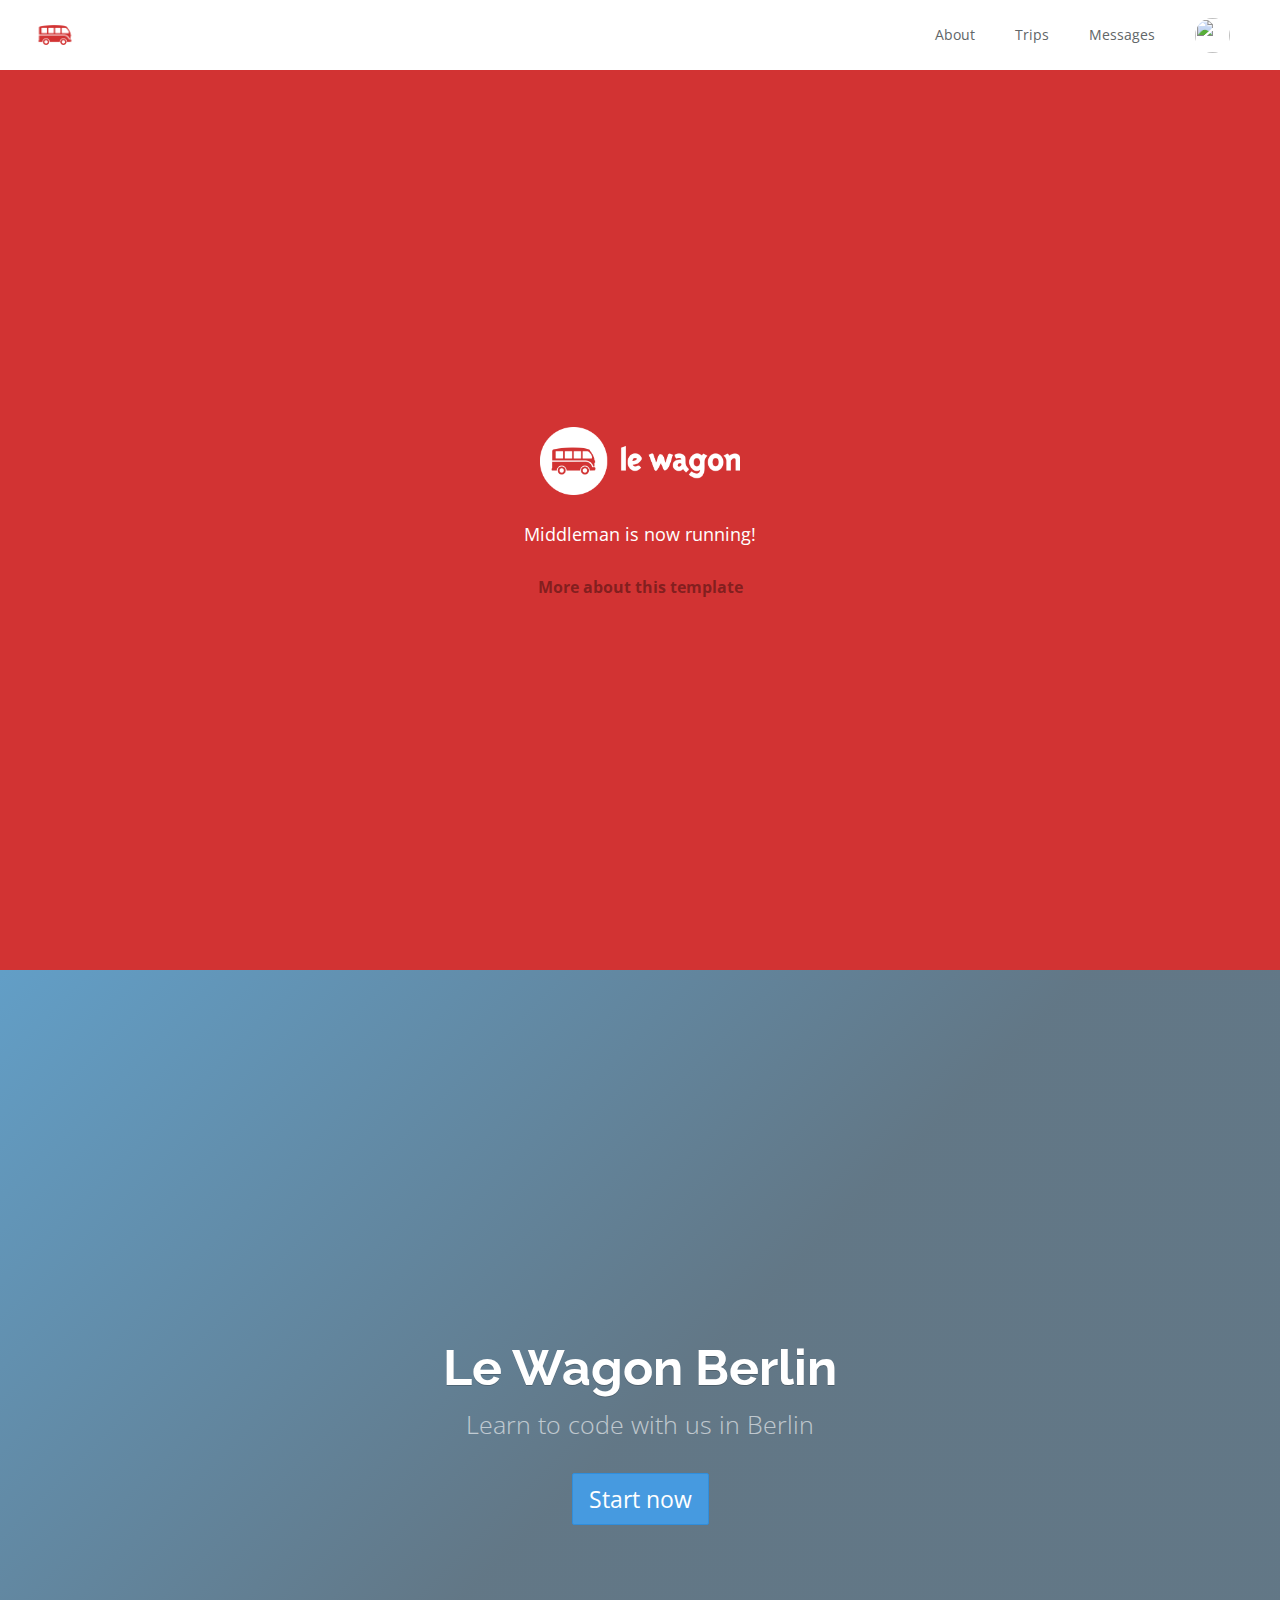
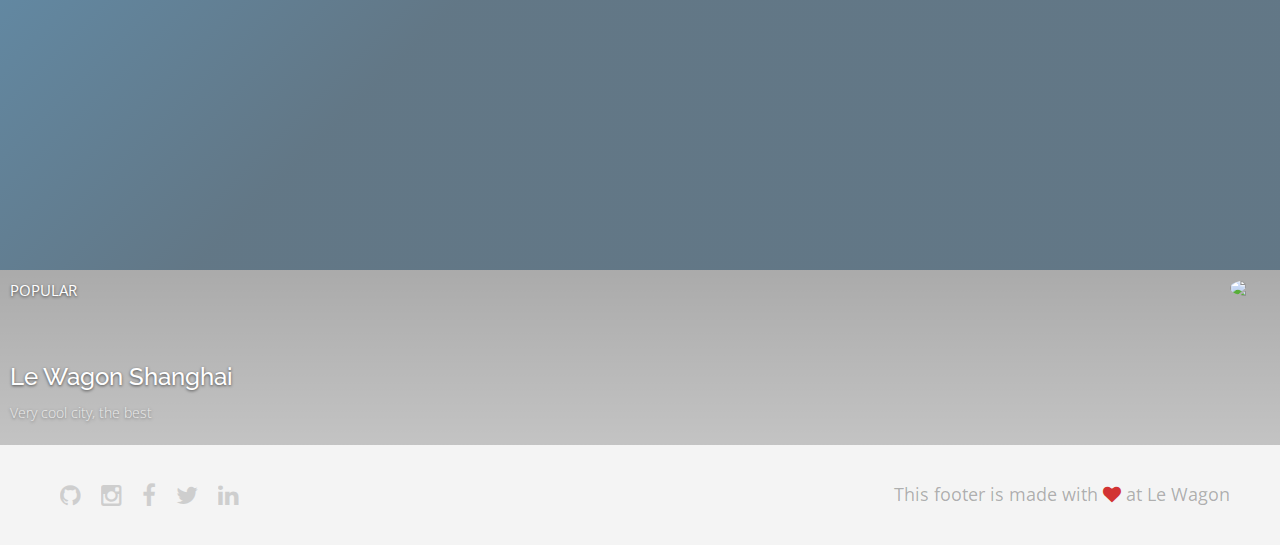
==== commit 574cb620: "Automated commit at 2018-02-05 11:29:11 UTC by middleman-deploy 2.0.0-alpha" ====
--- a/index.html
+++ b/index.html
@@ -7,11 +7,49 @@
           content="width=device-width, initial-scale=1, shrink-to-fit=no">
     <!-- Use the title from a page's frontmatter if it has one -->
     <title>Le Wagon - Middleman</title>
-    <link href="stylesheets/application-3c48b980.css" rel="stylesheet" />
+    <link href="stylesheets/application-49b3865c.css" rel="stylesheet" />
     <script src="javascripts/application-93de88c9.js"></script>
     <link href="images/favicon-f15af148.png" rel="icon" type="image/png" />
   </head>
   <body>
+    <div class="navbar-wagon">
+  <!-- Logo -->
+  <a href="/" class="navbar-wagon-brand">
+    <img src="images/logo-acc9c0ec.png" id="logo" alt="Logo" />
+  </a>
+
+  <!-- Right Navigation -->
+  <div class="navbar-wagon-right hidden-xs hidden-sm">
+
+    <a href="about.html" class="navbar-wagon-item navbar-wagon-link">About</a>
+    <a href="" class="navbar-wagon-item navbar-wagon-link">Trips</a>
+    <a href="" class="navbar-wagon-item navbar-wagon-link">Messages</a>
+    <!-- Profile picture with dropdown list -->
+    <div class="navbar-wagon-item">
+      <div class="dropdown">
+        <img src="https://kitt.lewagon.com/placeholder/users/ssaunier" class="avatar dropdown-toggle" id="navbar-wagon-menu" data-toggle="dropdown">
+        <ul class="dropdown-menu dropdown-menu-right navbar-wagon-dropdown-menu">
+          <li><a href="#">Profile</a></li>
+          <li><a href="#">Dashboard</a></li>
+          <li><a href="#">Log Out</a></li>
+        </ul>
+      </div>
+    </div>
+  </div>
+
+  <!-- Dropdown appearing on mobile only -->
+  <div class="navbar-wagon-item hidden-md hidden-lg">
+    <div class="dropdown">
+      <i class="fa fa-bars dropdown-toggle" data-toggle="dropdown"></i>
+      <ul class="dropdown-menu dropdown-menu-right navbar-wagon-dropdown-menu">
+        <li><a href="#">Host</a></li>
+        <li><a href="#">Trips</a></li>
+        <li><a href="#">Messagese</a></li>
+      </ul>
+    </div>
+  </div>
+</div>
+
     <div id="home">
   <div class="home-content">
     <img src="images/logo-acc9c0ec.png" width="200" alt="Logo" />
@@ -24,5 +62,39 @@
   </div>
 </div>
 
+<div class="banner" style="background-image: linear-gradient(-225deg, rgba(0,101,168,0.6) 0%, rgba(0,36,61,0.6) 50%), url('https://kitt.lewagon.com/placeholder/cities/berlin');">
+  <div class="banner-content">
+    <h1>Le Wagon Berlin</h1>
+    <p>Learn to code with us in Berlin</p>
+    <a class="btn btn-primary btn-lg">Start now</a>
+  </div>
+</div>
+
+<div class="card" style="background-image: linear-gradient(rgba(0,0,0,0.3), rgba(0,0,0,0.2)), url('https://kitt.lewagon.com/placeholder/cities/shanghai');">
+  <div class="card-category">Popular</div>
+  <div class="card-description">
+    <h2>Le Wagon Shanghai</h2>
+    <p>Very cool city, the best</p>
+  </div>
+  <img class="card-user" src="https://kitt.lewagon.com/placeholder/users/tgenaitay">
+  <a class="card-link" href="#" ></a>
+</div>
+
+    <div class="footer">
+  <div class="footer-links">
+    <a href="#"><i class="fa fa-github"></i></a>
+    <a href="#"><i class="fa fa-instagram"></i></a>
+    <a href="#"><i class="fa fa-facebook"></i></a>
+    <a href="#"><i class="fa fa-twitter"></i></a>
+    <a href="#"><i class="fa fa-linkedin"></i></a>
+  </div>
+  <div class="footer-copyright">
+    This footer is made with <i class="fa fa-heart"></i> at Le Wagon
+  </div>
+</div>
+
   </body>
 </html>
+
+
+
--- a/stylesheets/application-49b3865c.css
+++ b/stylesheets/application-49b3865c.css
@@ -0,0 +1,8 @@
+@import url("https://fonts.googleapis.com/css?family=Open+Sans:400,300,700|Raleway:400,100,300,700,500");/*!
+ * Bootstrap v3.3.7 (http://getbootstrap.com)
+ * Copyright 2011-2016 Twitter, Inc.
+ * Licensed under MIT (https://github.com/twbs/bootstrap/blob/master/LICENSE)
+ *//*! normalize.css v3.0.3 | MIT License | github.com/necolas/normalize.css */html{font-family:sans-serif;-ms-text-size-adjust:100%;-webkit-text-size-adjust:100%}body{margin:0}article,aside,details,figcaption,figure,footer,header,hgroup,main,menu,nav,section,summary{display:block}audio,canvas,progress,video{display:inline-block;vertical-align:baseline}audio:not([controls]){display:none;height:0}[hidden],template{display:none}a{background-color:transparent}a:active,a:hover{outline:0}abbr[title]{border-bottom:1px dotted}b,strong{font-weight:bold}dfn{font-style:italic}h1{font-size:2em;margin:0.67em 0}mark{background:#ff0;color:#000}small{font-size:80%}sub,sup{font-size:75%;line-height:0;position:relative;vertical-align:baseline}sup{top:-0.5em}sub{bottom:-0.25em}img{border:0}svg:not(:root){overflow:hidden}figure{margin:1em 40px}hr{-webkit-box-sizing:content-box;box-sizing:content-box;height:0}pre{overflow:auto}code,kbd,pre,samp{font-family:monospace, monospace;font-size:1em}button,input,optgroup,select,textarea{color:inherit;font:inherit;margin:0}button{overflow:visible}button,select{text-transform:none}button,html input[type="button"],input[type="reset"],input[type="submit"]{-webkit-appearance:button;cursor:pointer}button[disabled],html input[disabled]{cursor:default}button::-moz-focus-inner,input::-moz-focus-inner{border:0;padding:0}input{line-height:normal}input[type="checkbox"],input[type="radio"]{-webkit-box-sizing:border-box;box-sizing:border-box;padding:0}input[type="number"]::-webkit-inner-spin-button,input[type="number"]::-webkit-outer-spin-button{height:auto}input[type="search"]{-webkit-appearance:textfield;-webkit-box-sizing:content-box;box-sizing:content-box}input[type="search"]::-webkit-search-cancel-button,input[type="search"]::-webkit-search-decoration{-webkit-appearance:none}fieldset{border:1px solid #c0c0c0;margin:0 2px;padding:0.35em 0.625em 0.75em}legend{border:0;padding:0}textarea{overflow:auto}optgroup{font-weight:bold}table{border-collapse:collapse;border-spacing:0}td,th{padding:0}/*! Source: https://github.com/h5bp/html5-boilerplate/blob/master/src/css/main.css */@media print{*,*:before,*:after{background:transparent !important;color:#000 !important;-webkit-box-shadow:none !important;box-shadow:none !important;text-shadow:none !important}a,a:visited{text-decoration:underline}a[href]:after{content:" (" attr(href) ")"}abbr[title]:after{content:" (" attr(title) ")"}a[href^="#"]:after,a[href^="javascript:"]:after{content:""}pre,blockquote{border:1px solid #999;page-break-inside:avoid}thead{display:table-header-group}tr,img{page-break-inside:avoid}img{max-width:100% !important}p,h2,h3{orphans:3;widows:3}h2,h3{page-break-after:avoid}.navbar{display:none}.btn>.caret,.dropup>.btn>.caret{border-top-color:#000 !important}.label{border:1px solid #000}.table{border-collapse:collapse !important}.table td,.table th{background-color:#fff !important}.table-bordered th,.table-bordered td{border:1px solid #ddd !important}}@font-face{font-family:'Glyphicons Halflings';src:url("../assets/bootstrap/glyphicons-halflings-regular-86b6f62b.eot");src:url("../assets/bootstrap/glyphicons-halflings-regular-86b6f62b.eot?#iefix") format("embedded-opentype"),url("../assets/bootstrap/glyphicons-halflings-regular-ca35b697.woff2") format("woff2"),url("../assets/bootstrap/glyphicons-halflings-regular-278e49a8.woff") format("woff"),url("../assets/bootstrap/glyphicons-halflings-regular-44bc1850.ttf") format("truetype"),url("../assets/bootstrap/glyphicons-halflings-regular-de51a849.svg#glyphicons_halflingsregular") format("svg")}.glyphicon{position:relative;top:1px;display:inline-block;font-family:'Glyphicons Halflings';font-style:normal;font-weight:normal;line-height:1;-webkit-font-smoothing:antialiased;-moz-osx-font-smoothing:grayscale}.glyphicon-asterisk:before{content:"\002a"}.glyphicon-plus:before{content:"\002b"}.glyphicon-euro:before,.glyphicon-eur:before{content:"\20ac"}.glyphicon-minus:before{content:"\2212"}.glyphicon-cloud:before{content:"\2601"}.glyphicon-envelope:before{content:"\2709"}.glyphicon-pencil:before{content:"\270f"}.glyphicon-glass:before{content:"\e001"}.glyphicon-music:before{content:"\e002"}.glyphicon-search:before{content:"\e003"}.glyphicon-heart:before{content:"\e005"}.glyphicon-star:before{content:"\e006"}.glyphicon-star-empty:before{content:"\e007"}.glyphicon-user:before{content:"\e008"}.glyphicon-film:before{content:"\e009"}.glyphicon-th-large:before{content:"\e010"}.glyphicon-th:before{content:"\e011"}.glyphicon-th-list:before{content:"\e012"}.glyphicon-ok:before{content:"\e013"}.glyphicon-remove:before{content:"\e014"}.glyphicon-zoom-in:before{content:"\e015"}.glyphicon-zoom-out:before{content:"\e016"}.glyphicon-off:before{content:"\e017"}.glyphicon-signal:before{content:"\e018"}.glyphicon-cog:before{content:"\e019"}.glyphicon-trash:before{content:"\e020"}.glyphicon-home:before{content:"\e021"}.glyphicon-file:before{content:"\e022"}.glyphicon-time:before{content:"\e023"}.glyphicon-road:before{content:"\e024"}.glyphicon-download-alt:before{content:"\e025"}.glyphicon-download:before{content:"\e026"}.glyphicon-upload:before{content:"\e027"}.glyphicon-inbox:before{content:"\e028"}.glyphicon-play-circle:before{content:"\e029"}.glyphicon-repeat:before{content:"\e030"}.glyphicon-refresh:before{content:"\e031"}.glyphicon-list-alt:before{content:"\e032"}.glyphicon-lock:before{content:"\e033"}.glyphicon-flag:before{content:"\e034"}.glyphicon-headphones:before{content:"\e035"}.glyphicon-volume-off:before{content:"\e036"}.glyphicon-volume-down:before{content:"\e037"}.glyphicon-volume-up:before{content:"\e038"}.glyphicon-qrcode:before{content:"\e039"}.glyphicon-barcode:before{content:"\e040"}.glyphicon-tag:before{content:"\e041"}.glyphicon-tags:before{content:"\e042"}.glyphicon-book:before{content:"\e043"}.glyphicon-bookmark:before{content:"\e044"}.glyphicon-print:before{content:"\e045"}.glyphicon-camera:before{content:"\e046"}.glyphicon-font:before{content:"\e047"}.glyphicon-bold:before{content:"\e048"}.glyphicon-italic:before{content:"\e049"}.glyphicon-text-height:before{content:"\e050"}.glyphicon-text-width:before{content:"\e051"}.glyphicon-align-left:before{content:"\e052"}.glyphicon-align-center:before{content:"\e053"}.glyphicon-align-right:before{content:"\e054"}.glyphicon-align-justify:before{content:"\e055"}.glyphicon-list:before{content:"\e056"}.glyphicon-indent-left:before{content:"\e057"}.glyphicon-indent-right:before{content:"\e058"}.glyphicon-facetime-video:before{content:"\e059"}.glyphicon-picture:before{content:"\e060"}.glyphicon-map-marker:before{content:"\e062"}.glyphicon-adjust:before{content:"\e063"}.glyphicon-tint:before{content:"\e064"}.glyphicon-edit:before{content:"\e065"}.glyphicon-share:before{content:"\e066"}.glyphicon-check:before{content:"\e067"}.glyphicon-move:before{content:"\e068"}.glyphicon-step-backward:before{content:"\e069"}.glyphicon-fast-backward:before{content:"\e070"}.glyphicon-backward:before{content:"\e071"}.glyphicon-play:before{content:"\e072"}.glyphicon-pause:before{content:"\e073"}.glyphicon-stop:before{content:"\e074"}.glyphicon-forward:before{content:"\e075"}.glyphicon-fast-forward:before{content:"\e076"}.glyphicon-step-forward:before{content:"\e077"}.glyphicon-eject:before{content:"\e078"}.glyphicon-chevron-left:before{content:"\e079"}.glyphicon-chevron-right:before{content:"\e080"}.glyphicon-plus-sign:before{content:"\e081"}.glyphicon-minus-sign:before{content:"\e082"}.glyphicon-remove-sign:before{content:"\e083"}.glyphicon-ok-sign:before{content:"\e084"}.glyphicon-question-sign:before{content:"\e085"}.glyphicon-info-sign:before{content:"\e086"}.glyphicon-screenshot:before{content:"\e087"}.glyphicon-remove-circle:before{content:"\e088"}.glyphicon-ok-circle:before{content:"\e089"}.glyphicon-ban-circle:before{content:"\e090"}.glyphicon-arrow-left:before{content:"\e091"}.glyphicon-arrow-right:before{content:"\e092"}.glyphicon-arrow-up:before{content:"\e093"}.glyphicon-arrow-down:before{content:"\e094"}.glyphicon-share-alt:before{content:"\e095"}.glyphicon-resize-full:before{content:"\e096"}.glyphicon-resize-small:before{content:"\e097"}.glyphicon-exclamation-sign:before{content:"\e101"}.glyphicon-gift:before{content:"\e102"}.glyphicon-leaf:before{content:"\e103"}.glyphicon-fire:before{content:"\e104"}.glyphicon-eye-open:before{content:"\e105"}.glyphicon-eye-close:before{content:"\e106"}.glyphicon-warning-sign:before{content:"\e107"}.glyphicon-plane:before{content:"\e108"}.glyphicon-calendar:before{content:"\e109"}.glyphicon-random:before{content:"\e110"}.glyphicon-comment:before{content:"\e111"}.glyphicon-magnet:before{content:"\e112"}.glyphicon-chevron-up:before{content:"\e113"}.glyphicon-chevron-down:before{content:"\e114"}.glyphicon-retweet:before{content:"\e115"}.glyphicon-shopping-cart:before{content:"\e116"}.glyphicon-folder-close:before{content:"\e117"}.glyphicon-folder-open:before{content:"\e118"}.glyphicon-resize-vertical:before{content:"\e119"}.glyphicon-resize-horizontal:before{content:"\e120"}.glyphicon-hdd:before{content:"\e121"}.glyphicon-bullhorn:before{content:"\e122"}.glyphicon-bell:before{content:"\e123"}.glyphicon-certificate:before{content:"\e124"}.glyphicon-thumbs-up:before{content:"\e125"}.glyphicon-thumbs-down:before{content:"\e126"}.glyphicon-hand-right:before{content:"\e127"}.glyphicon-hand-left:before{content:"\e128"}.glyphicon-hand-up:before{content:"\e129"}.glyphicon-hand-down:before{content:"\e130"}.glyphicon-circle-arrow-right:before{content:"\e131"}.glyphicon-circle-arrow-left:before{content:"\e132"}.glyphicon-circle-arrow-up:before{content:"\e133"}.glyphicon-circle-arrow-down:before{content:"\e134"}.glyphicon-globe:before{content:"\e135"}.glyphicon-wrench:before{content:"\e136"}.glyphicon-tasks:before{content:"\e137"}.glyphicon-filter:before{content:"\e138"}.glyphicon-briefcase:before{content:"\e139"}.glyphicon-fullscreen:before{content:"\e140"}.glyphicon-dashboard:before{content:"\e141"}.glyphicon-paperclip:before{content:"\e142"}.glyphicon-heart-empty:before{content:"\e143"}.glyphicon-link:before{content:"\e144"}.glyphicon-phone:before{content:"\e145"}.glyphicon-pushpin:before{content:"\e146"}.glyphicon-usd:before{content:"\e148"}.glyphicon-gbp:before{content:"\e149"}.glyphicon-sort:before{content:"\e150"}.glyphicon-sort-by-alphabet:before{content:"\e151"}.glyphicon-sort-by-alphabet-alt:before{content:"\e152"}.glyphicon-sort-by-order:before{content:"\e153"}.glyphicon-sort-by-order-alt:before{content:"\e154"}.glyphicon-sort-by-attributes:before{content:"\e155"}.glyphicon-sort-by-attributes-alt:before{content:"\e156"}.glyphicon-unchecked:before{content:"\e157"}.glyphicon-expand:before{content:"\e158"}.glyphicon-collapse-down:before{content:"\e159"}.glyphicon-collapse-up:before{content:"\e160"}.glyphicon-log-in:before{content:"\e161"}.glyphicon-flash:before{content:"\e162"}.glyphicon-log-out:before{content:"\e163"}.glyphicon-new-window:before{content:"\e164"}.glyphicon-record:before{content:"\e165"}.glyphicon-save:before{content:"\e166"}.glyphicon-open:before{content:"\e167"}.glyphicon-saved:before{content:"\e168"}.glyphicon-import:before{content:"\e169"}.glyphicon-export:before{content:"\e170"}.glyphicon-send:before{content:"\e171"}.glyphicon-floppy-disk:before{content:"\e172"}.glyphicon-floppy-saved:before{content:"\e173"}.glyphicon-floppy-remove:before{content:"\e174"}.glyphicon-floppy-save:before{content:"\e175"}.glyphicon-floppy-open:before{content:"\e176"}.glyphicon-credit-card:before{content:"\e177"}.glyphicon-transfer:before{content:"\e178"}.glyphicon-cutlery:before{content:"\e179"}.glyphicon-header:before{content:"\e180"}.glyphicon-compressed:before{content:"\e181"}.glyphicon-earphone:before{content:"\e182"}.glyphicon-phone-alt:before{content:"\e183"}.glyphicon-tower:before{content:"\e184"}.glyphicon-stats:before{content:"\e185"}.glyphicon-sd-video:before{content:"\e186"}.glyphicon-hd-video:before{content:"\e187"}.glyphicon-subtitles:before{content:"\e188"}.glyphicon-sound-stereo:before{content:"\e189"}.glyphicon-sound-dolby:before{content:"\e190"}.glyphicon-sound-5-1:before{content:"\e191"}.glyphicon-sound-6-1:before{content:"\e192"}.glyphicon-sound-7-1:before{content:"\e193"}.glyphicon-copyright-mark:before{content:"\e194"}.glyphicon-registration-mark:before{content:"\e195"}.glyphicon-cloud-download:before{content:"\e197"}.glyphicon-cloud-upload:before{content:"\e198"}.glyphicon-tree-conifer:before{content:"\e199"}.glyphicon-tree-deciduous:before{content:"\e200"}.glyphicon-cd:before{content:"\e201"}.glyphicon-save-file:before{content:"\e202"}.glyphicon-open-file:before{content:"\e203"}.glyphicon-level-up:before{content:"\e204"}.glyphicon-copy:before{content:"\e205"}.glyphicon-paste:before{content:"\e206"}.glyphicon-alert:before{content:"\e209"}.glyphicon-equalizer:before{content:"\e210"}.glyphicon-king:before{content:"\e211"}.glyphicon-queen:before{content:"\e212"}.glyphicon-pawn:before{content:"\e213"}.glyphicon-bishop:before{content:"\e214"}.glyphicon-knight:before{content:"\e215"}.glyphicon-baby-formula:before{content:"\e216"}.glyphicon-tent:before{content:"\26fa"}.glyphicon-blackboard:before{content:"\e218"}.glyphicon-bed:before{content:"\e219"}.glyphicon-apple:before{content:"\f8ff"}.glyphicon-erase:before{content:"\e221"}.glyphicon-hourglass:before{content:"\231b"}.glyphicon-lamp:before{content:"\e223"}.glyphicon-duplicate:before{content:"\e224"}.glyphicon-piggy-bank:before{content:"\e225"}.glyphicon-scissors:before{content:"\e226"}.glyphicon-bitcoin:before{content:"\e227"}.glyphicon-btc:before{content:"\e227"}.glyphicon-xbt:before{content:"\e227"}.glyphicon-yen:before{content:"\00a5"}.glyphicon-jpy:before{content:"\00a5"}.glyphicon-ruble:before{content:"\20bd"}.glyphicon-rub:before{content:"\20bd"}.glyphicon-scale:before{content:"\e230"}.glyphicon-ice-lolly:before{content:"\e231"}.glyphicon-ice-lolly-tasted:before{content:"\e232"}.glyphicon-education:before{content:"\e233"}.glyphicon-option-horizontal:before{content:"\e234"}.glyphicon-option-vertical:before{content:"\e235"}.glyphicon-menu-hamburger:before{content:"\e236"}.glyphicon-modal-window:before{content:"\e237"}.glyphicon-oil:before{content:"\e238"}.glyphicon-grain:before{content:"\e239"}.glyphicon-sunglasses:before{content:"\e240"}.glyphicon-text-size:before{content:"\e241"}.glyphicon-text-color:before{content:"\e242"}.glyphicon-text-background:before{content:"\e243"}.glyphicon-object-align-top:before{content:"\e244"}.glyphicon-object-align-bottom:before{content:"\e245"}.glyphicon-object-align-horizontal:before{content:"\e246"}.glyphicon-object-align-left:before{content:"\e247"}.glyphicon-object-align-vertical:before{content:"\e248"}.glyphicon-object-align-right:before{content:"\e249"}.glyphicon-triangle-right:before{content:"\e250"}.glyphicon-triangle-left:before{content:"\e251"}.glyphicon-triangle-bottom:before{content:"\e252"}.glyphicon-triangle-top:before{content:"\e253"}.glyphicon-console:before{content:"\e254"}.glyphicon-superscript:before{content:"\e255"}.glyphicon-subscript:before{content:"\e256"}.glyphicon-menu-left:before{content:"\e257"}.glyphicon-menu-right:before{content:"\e258"}.glyphicon-menu-down:before{content:"\e259"}.glyphicon-menu-up:before{content:"\e260"}*{-webkit-box-sizing:border-box;box-sizing:border-box}*:before,*:after{-webkit-box-sizing:border-box;box-sizing:border-box}html{font-size:10px;-webkit-tap-highlight-color:transparent}body{font-family:"Open Sans", "Helvetica", "sans-serif";font-size:18px;line-height:1.42857143;color:#333333;background-color:#F4F4F4}input,button,select,textarea{font-family:inherit;font-size:inherit;line-height:inherit}a{color:#469AE0;text-decoration:none}a:hover,a:focus{color:#1f74ba;text-decoration:underline}a:focus{outline:5px auto -webkit-focus-ring-color;outline-offset:-2px}figure{margin:0}img{vertical-align:middle}.img-responsive{display:block;max-width:100%;height:auto}.img-rounded{border-radius:2px}.img-thumbnail{padding:4px;line-height:1.42857143;background-color:#F4F4F4;border:1px solid #ddd;border-radius:2px;-webkit-transition:all 0.2s ease-in-out;transition:all 0.2s ease-in-out;display:inline-block;max-width:100%;height:auto}.img-circle{border-radius:50%}hr{margin-top:25px;margin-bottom:25px;border:0;border-top:1px solid #eeeeee}.sr-only{position:absolute;width:1px;height:1px;margin:-1px;padding:0;overflow:hidden;clip:rect(0, 0, 0, 0);border:0}.sr-only-focusable:active,.sr-only-focusable:focus{position:static;width:auto;height:auto;margin:0;overflow:visible;clip:auto}[role="button"]{cursor:pointer}h1,h2,h3,h4,h5,h6,.h1,.h2,.h3,.h4,.h5,.h6{font-family:"Raleway", "Helvetica", "sans-serif";font-weight:500;line-height:1.1;color:inherit}h1 small,h1 .small,h2 small,h2 .small,h3 small,h3 .small,h4 small,h4 .small,h5 small,h5 .small,h6 small,h6 .small,.h1 small,.h1 .small,.h2 small,.h2 .small,.h3 small,.h3 .small,.h4 small,.h4 .small,.h5 small,.h5 .small,.h6 small,.h6 .small{font-weight:normal;line-height:1;color:#777777}h1,.h1,h2,.h2,h3,.h3{margin-top:25px;margin-bottom:12.5px}h1 small,h1 .small,.h1 small,.h1 .small,h2 small,h2 .small,.h2 small,.h2 .small,h3 small,h3 .small,.h3 small,.h3 .small{font-size:65%}h4,.h4,h5,.h5,h6,.h6{margin-top:12.5px;margin-bottom:12.5px}h4 small,h4 .small,.h4 small,.h4 .small,h5 small,h5 .small,.h5 small,.h5 .small,h6 small,h6 .small,.h6 small,.h6 .small{font-size:75%}h1,.h1{font-size:46px}h2,.h2{font-size:38px}h3,.h3{font-size:31px}h4,.h4{font-size:23px}h5,.h5{font-size:18px}h6,.h6{font-size:16px}p{margin:0 0 12.5px}.lead{margin-bottom:25px;font-size:20px;font-weight:300;line-height:1.4}@media (min-width: 768px){.lead{font-size:27px}}small,.small{font-size:88%}mark,.mark{background-color:#fcf8e3;padding:.2em}.text-left{text-align:left}.text-right{text-align:right}.text-center{text-align:center}.text-justify{text-align:justify}.text-nowrap{white-space:nowrap}.text-lowercase{text-transform:lowercase}.text-uppercase,.initialism{text-transform:uppercase}.text-capitalize{text-transform:capitalize}.text-muted{color:#777777}.text-primary{color:#469AE0}a.text-primary:hover,a.text-primary:focus{color:#2381d0}.text-success{color:#3c763d}a.text-success:hover,a.text-success:focus{color:#2b542c}.text-info{color:#31708f}a.text-info:hover,a.text-info:focus{color:#245269}.text-warning{color:#8a6d3b}a.text-warning:hover,a.text-warning:focus{color:#66512c}.text-danger{color:#a94442}a.text-danger:hover,a.text-danger:focus{color:#843534}.bg-primary{color:#fff}.bg-primary{background-color:#469AE0}a.bg-primary:hover,a.bg-primary:focus{background-color:#2381d0}.bg-success{background-color:#dff0d8}a.bg-success:hover,a.bg-success:focus{background-color:#c1e2b3}.bg-info{background-color:#d9edf7}a.bg-info:hover,a.bg-info:focus{background-color:#afd9ee}.bg-warning{background-color:#fcf8e3}a.bg-warning:hover,a.bg-warning:focus{background-color:#f7ecb5}.bg-danger{background-color:#f2dede}a.bg-danger:hover,a.bg-danger:focus{background-color:#e4b9b9}.page-header{padding-bottom:11.5px;margin:50px 0 25px;border-bottom:1px solid #eeeeee}ul,ol{margin-top:0;margin-bottom:12.5px}ul ul,ul ol,ol ul,ol ol{margin-bottom:0}.list-unstyled{padding-left:0;list-style:none}.list-inline{padding-left:0;list-style:none;margin-left:-5px}.list-inline>li{display:inline-block;padding-left:5px;padding-right:5px}dl{margin-top:0;margin-bottom:25px}dt,dd{line-height:1.42857143}dt{font-weight:bold}dd{margin-left:0}.dl-horizontal dd:before,.dl-horizontal dd:after{content:" ";display:table}.dl-horizontal dd:after{clear:both}@media (min-width: 768px){.dl-horizontal dt{float:left;width:160px;clear:left;text-align:right;overflow:hidden;text-overflow:ellipsis;white-space:nowrap}.dl-horizontal dd{margin-left:180px}}abbr[title],abbr[data-original-title]{cursor:help;border-bottom:1px dotted #777777}.initialism{font-size:90%}blockquote{padding:12.5px 25px;margin:0 0 25px;font-size:22.5px;border-left:5px solid #eeeeee}blockquote p:last-child,blockquote ul:last-child,blockquote ol:last-child{margin-bottom:0}blockquote footer,blockquote small,blockquote .small{display:block;font-size:80%;line-height:1.42857143;color:#777777}blockquote footer:before,blockquote small:before,blockquote .small:before{content:'\2014 \00A0'}.blockquote-reverse,blockquote.pull-right{padding-right:15px;padding-left:0;border-right:5px solid #eeeeee;border-left:0;text-align:right}.blockquote-reverse footer:before,.blockquote-reverse small:before,.blockquote-reverse .small:before,blockquote.pull-right footer:before,blockquote.pull-right small:before,blockquote.pull-right .small:before{content:''}.blockquote-reverse footer:after,.blockquote-reverse small:after,.blockquote-reverse .small:after,blockquote.pull-right footer:after,blockquote.pull-right small:after,blockquote.pull-right .small:after{content:'\00A0 \2014'}address{margin-bottom:25px;font-style:normal;line-height:1.42857143}code,kbd,pre,samp{font-family:Menlo, Monaco, Consolas, "Courier New", monospace}code{padding:2px 4px;font-size:90%;color:#c7254e;background-color:#f9f2f4;border-radius:2px}kbd{padding:2px 4px;font-size:90%;color:#fff;background-color:#333;border-radius:2px;-webkit-box-shadow:inset 0 -1px 0 rgba(0,0,0,0.25);box-shadow:inset 0 -1px 0 rgba(0,0,0,0.25)}kbd kbd{padding:0;font-size:100%;font-weight:bold;-webkit-box-shadow:none;box-shadow:none}pre{display:block;padding:12px;margin:0 0 12.5px;font-size:17px;line-height:1.42857143;word-break:break-all;word-wrap:break-word;color:#333333;background-color:#f5f5f5;border:1px solid #ccc;border-radius:2px}pre code{padding:0;font-size:inherit;color:inherit;white-space:pre-wrap;background-color:transparent;border-radius:0}.pre-scrollable{max-height:340px;overflow-y:scroll}.container{margin-right:auto;margin-left:auto;padding-left:15px;padding-right:15px}.container:before,.container:after{content:" ";display:table}.container:after{clear:both}@media (min-width: 768px){.container{width:750px}}@media (min-width: 992px){.container{width:970px}}@media (min-width: 1200px){.container{width:1170px}}.container-fluid{margin-right:auto;margin-left:auto;padding-left:15px;padding-right:15px}.container-fluid:before,.container-fluid:after{content:" ";display:table}.container-fluid:after{clear:both}.row{margin-left:-15px;margin-right:-15px}.row:before,.row:after{content:" ";display:table}.row:after{clear:both}.col-xs-1,.col-sm-1,.col-md-1,.col-lg-1,.col-xs-2,.col-sm-2,.col-md-2,.col-lg-2,.col-xs-3,.col-sm-3,.col-md-3,.col-lg-3,.col-xs-4,.col-sm-4,.col-md-4,.col-lg-4,.col-xs-5,.col-sm-5,.col-md-5,.col-lg-5,.col-xs-6,.col-sm-6,.col-md-6,.col-lg-6,.col-xs-7,.col-sm-7,.col-md-7,.col-lg-7,.col-xs-8,.col-sm-8,.col-md-8,.col-lg-8,.col-xs-9,.col-sm-9,.col-md-9,.col-lg-9,.col-xs-10,.col-sm-10,.col-md-10,.col-lg-10,.col-xs-11,.col-sm-11,.col-md-11,.col-lg-11,.col-xs-12,.col-sm-12,.col-md-12,.col-lg-12{position:relative;min-height:1px;padding-left:15px;padding-right:15px}.col-xs-1,.col-xs-2,.col-xs-3,.col-xs-4,.col-xs-5,.col-xs-6,.col-xs-7,.col-xs-8,.col-xs-9,.col-xs-10,.col-xs-11,.col-xs-12{float:left}.col-xs-1{width:8.33333333%}.col-xs-2{width:16.66666667%}.col-xs-3{width:25%}.col-xs-4{width:33.33333333%}.col-xs-5{width:41.66666667%}.col-xs-6{width:50%}.col-xs-7{width:58.33333333%}.col-xs-8{width:66.66666667%}.col-xs-9{width:75%}.col-xs-10{width:83.33333333%}.col-xs-11{width:91.66666667%}.col-xs-12{width:100%}.col-xs-pull-0{right:auto}.col-xs-pull-1{right:8.33333333%}.col-xs-pull-2{right:16.66666667%}.col-xs-pull-3{right:25%}.col-xs-pull-4{right:33.33333333%}.col-xs-pull-5{right:41.66666667%}.col-xs-pull-6{right:50%}.col-xs-pull-7{right:58.33333333%}.col-xs-pull-8{right:66.66666667%}.col-xs-pull-9{right:75%}.col-xs-pull-10{right:83.33333333%}.col-xs-pull-11{right:91.66666667%}.col-xs-pull-12{right:100%}.col-xs-push-0{left:auto}.col-xs-push-1{left:8.33333333%}.col-xs-push-2{left:16.66666667%}.col-xs-push-3{left:25%}.col-xs-push-4{left:33.33333333%}.col-xs-push-5{left:41.66666667%}.col-xs-push-6{left:50%}.col-xs-push-7{left:58.33333333%}.col-xs-push-8{left:66.66666667%}.col-xs-push-9{left:75%}.col-xs-push-10{left:83.33333333%}.col-xs-push-11{left:91.66666667%}.col-xs-push-12{left:100%}.col-xs-offset-0{margin-left:0%}.col-xs-offset-1{margin-left:8.33333333%}.col-xs-offset-2{margin-left:16.66666667%}.col-xs-offset-3{margin-left:25%}.col-xs-offset-4{margin-left:33.33333333%}.col-xs-offset-5{margin-left:41.66666667%}.col-xs-offset-6{margin-left:50%}.col-xs-offset-7{margin-left:58.33333333%}.col-xs-offset-8{margin-left:66.66666667%}.col-xs-offset-9{margin-left:75%}.col-xs-offset-10{margin-left:83.33333333%}.col-xs-offset-11{margin-left:91.66666667%}.col-xs-offset-12{margin-left:100%}@media (min-width: 768px){.col-sm-1,.col-sm-2,.col-sm-3,.col-sm-4,.col-sm-5,.col-sm-6,.col-sm-7,.col-sm-8,.col-sm-9,.col-sm-10,.col-sm-11,.col-sm-12{float:left}.col-sm-1{width:8.33333333%}.col-sm-2{width:16.66666667%}.col-sm-3{width:25%}.col-sm-4{width:33.33333333%}.col-sm-5{width:41.66666667%}.col-sm-6{width:50%}.col-sm-7{width:58.33333333%}.col-sm-8{width:66.66666667%}.col-sm-9{width:75%}.col-sm-10{width:83.33333333%}.col-sm-11{width:91.66666667%}.col-sm-12{width:100%}.col-sm-pull-0{right:auto}.col-sm-pull-1{right:8.33333333%}.col-sm-pull-2{right:16.66666667%}.col-sm-pull-3{right:25%}.col-sm-pull-4{right:33.33333333%}.col-sm-pull-5{right:41.66666667%}.col-sm-pull-6{right:50%}.col-sm-pull-7{right:58.33333333%}.col-sm-pull-8{right:66.66666667%}.col-sm-pull-9{right:75%}.col-sm-pull-10{right:83.33333333%}.col-sm-pull-11{right:91.66666667%}.col-sm-pull-12{right:100%}.col-sm-push-0{left:auto}.col-sm-push-1{left:8.33333333%}.col-sm-push-2{left:16.66666667%}.col-sm-push-3{left:25%}.col-sm-push-4{left:33.33333333%}.col-sm-push-5{left:41.66666667%}.col-sm-push-6{left:50%}.col-sm-push-7{left:58.33333333%}.col-sm-push-8{left:66.66666667%}.col-sm-push-9{left:75%}.col-sm-push-10{left:83.33333333%}.col-sm-push-11{left:91.66666667%}.col-sm-push-12{left:100%}.col-sm-offset-0{margin-left:0%}.col-sm-offset-1{margin-left:8.33333333%}.col-sm-offset-2{margin-left:16.66666667%}.col-sm-offset-3{margin-left:25%}.col-sm-offset-4{margin-left:33.33333333%}.col-sm-offset-5{margin-left:41.66666667%}.col-sm-offset-6{margin-left:50%}.col-sm-offset-7{margin-left:58.33333333%}.col-sm-offset-8{margin-left:66.66666667%}.col-sm-offset-9{margin-left:75%}.col-sm-offset-10{margin-left:83.33333333%}.col-sm-offset-11{margin-left:91.66666667%}.col-sm-offset-12{margin-left:100%}}@media (min-width: 992px){.col-md-1,.col-md-2,.col-md-3,.col-md-4,.col-md-5,.col-md-6,.col-md-7,.col-md-8,.col-md-9,.col-md-10,.col-md-11,.col-md-12{float:left}.col-md-1{width:8.33333333%}.col-md-2{width:16.66666667%}.col-md-3{width:25%}.col-md-4{width:33.33333333%}.col-md-5{width:41.66666667%}.col-md-6{width:50%}.col-md-7{width:58.33333333%}.col-md-8{width:66.66666667%}.col-md-9{width:75%}.col-md-10{width:83.33333333%}.col-md-11{width:91.66666667%}.col-md-12{width:100%}.col-md-pull-0{right:auto}.col-md-pull-1{right:8.33333333%}.col-md-pull-2{right:16.66666667%}.col-md-pull-3{right:25%}.col-md-pull-4{right:33.33333333%}.col-md-pull-5{right:41.66666667%}.col-md-pull-6{right:50%}.col-md-pull-7{right:58.33333333%}.col-md-pull-8{right:66.66666667%}.col-md-pull-9{right:75%}.col-md-pull-10{right:83.33333333%}.col-md-pull-11{right:91.66666667%}.col-md-pull-12{right:100%}.col-md-push-0{left:auto}.col-md-push-1{left:8.33333333%}.col-md-push-2{left:16.66666667%}.col-md-push-3{left:25%}.col-md-push-4{left:33.33333333%}.col-md-push-5{left:41.66666667%}.col-md-push-6{left:50%}.col-md-push-7{left:58.33333333%}.col-md-push-8{left:66.66666667%}.col-md-push-9{left:75%}.col-md-push-10{left:83.33333333%}.col-md-push-11{left:91.66666667%}.col-md-push-12{left:100%}.col-md-offset-0{margin-left:0%}.col-md-offset-1{margin-left:8.33333333%}.col-md-offset-2{margin-left:16.66666667%}.col-md-offset-3{margin-left:25%}.col-md-offset-4{margin-left:33.33333333%}.col-md-offset-5{margin-left:41.66666667%}.col-md-offset-6{margin-left:50%}.col-md-offset-7{margin-left:58.33333333%}.col-md-offset-8{margin-left:66.66666667%}.col-md-offset-9{margin-left:75%}.col-md-offset-10{margin-left:83.33333333%}.col-md-offset-11{margin-left:91.66666667%}.col-md-offset-12{margin-left:100%}}@media (min-width: 1200px){.col-lg-1,.col-lg-2,.col-lg-3,.col-lg-4,.col-lg-5,.col-lg-6,.col-lg-7,.col-lg-8,.col-lg-9,.col-lg-10,.col-lg-11,.col-lg-12{float:left}.col-lg-1{width:8.33333333%}.col-lg-2{width:16.66666667%}.col-lg-3{width:25%}.col-lg-4{width:33.33333333%}.col-lg-5{width:41.66666667%}.col-lg-6{width:50%}.col-lg-7{width:58.33333333%}.col-lg-8{width:66.66666667%}.col-lg-9{width:75%}.col-lg-10{width:83.33333333%}.col-lg-11{width:91.66666667%}.col-lg-12{width:100%}.col-lg-pull-0{right:auto}.col-lg-pull-1{right:8.33333333%}.col-lg-pull-2{right:16.66666667%}.col-lg-pull-3{right:25%}.col-lg-pull-4{right:33.33333333%}.col-lg-pull-5{right:41.66666667%}.col-lg-pull-6{right:50%}.col-lg-pull-7{right:58.33333333%}.col-lg-pull-8{right:66.66666667%}.col-lg-pull-9{right:75%}.col-lg-pull-10{right:83.33333333%}.col-lg-pull-11{right:91.66666667%}.col-lg-pull-12{right:100%}.col-lg-push-0{left:auto}.col-lg-push-1{left:8.33333333%}.col-lg-push-2{left:16.66666667%}.col-lg-push-3{left:25%}.col-lg-push-4{left:33.33333333%}.col-lg-push-5{left:41.66666667%}.col-lg-push-6{left:50%}.col-lg-push-7{left:58.33333333%}.col-lg-push-8{left:66.66666667%}.col-lg-push-9{left:75%}.col-lg-push-10{left:83.33333333%}.col-lg-push-11{left:91.66666667%}.col-lg-push-12{left:100%}.col-lg-offset-0{margin-left:0%}.col-lg-offset-1{margin-left:8.33333333%}.col-lg-offset-2{margin-left:16.66666667%}.col-lg-offset-3{margin-left:25%}.col-lg-offset-4{margin-left:33.33333333%}.col-lg-offset-5{margin-left:41.66666667%}.col-lg-offset-6{margin-left:50%}.col-lg-offset-7{margin-left:58.33333333%}.col-lg-offset-8{margin-left:66.66666667%}.col-lg-offset-9{margin-left:75%}.col-lg-offset-10{margin-left:83.33333333%}.col-lg-offset-11{margin-left:91.66666667%}.col-lg-offset-12{margin-left:100%}}table{background-color:transparent}caption{padding-top:8px;padding-bottom:8px;color:#777777;text-align:left}th{text-align:left}.table{width:100%;max-width:100%;margin-bottom:25px}.table>thead>tr>th,.table>thead>tr>td,.table>tbody>tr>th,.table>tbody>tr>td,.table>tfoot>tr>th,.table>tfoot>tr>td{padding:8px;line-height:1.42857143;vertical-align:top;border-top:1px solid #ddd}.table>thead>tr>th{vertical-align:bottom;border-bottom:2px solid #ddd}.table>caption+thead>tr:first-child>th,.table>caption+thead>tr:first-child>td,.table>colgroup+thead>tr:first-child>th,.table>colgroup+thead>tr:first-child>td,.table>thead:first-child>tr:first-child>th,.table>thead:first-child>tr:first-child>td{border-top:0}.table>tbody+tbody{border-top:2px solid #ddd}.table .table{background-color:#F4F4F4}.table-condensed>thead>tr>th,.table-condensed>thead>tr>td,.table-condensed>tbody>tr>th,.table-condensed>tbody>tr>td,.table-condensed>tfoot>tr>th,.table-condensed>tfoot>tr>td{padding:5px}.table-bordered{border:1px solid #ddd}.table-bordered>thead>tr>th,.table-bordered>thead>tr>td,.table-bordered>tbody>tr>th,.table-bordered>tbody>tr>td,.table-bordered>tfoot>tr>th,.table-bordered>tfoot>tr>td{border:1px solid #ddd}.table-bordered>thead>tr>th,.table-bordered>thead>tr>td{border-bottom-width:2px}.table-striped>tbody>tr:nth-of-type(odd){background-color:#f9f9f9}.table-hover>tbody>tr:hover{background-color:#f5f5f5}table col[class*="col-"]{position:static;float:none;display:table-column}table td[class*="col-"],table th[class*="col-"]{position:static;float:none;display:table-cell}.table>thead>tr>td.active,.table>thead>tr>th.active,.table>thead>tr.active>td,.table>thead>tr.active>th,.table>tbody>tr>td.active,.table>tbody>tr>th.active,.table>tbody>tr.active>td,.table>tbody>tr.active>th,.table>tfoot>tr>td.active,.table>tfoot>tr>th.active,.table>tfoot>tr.active>td,.table>tfoot>tr.active>th{background-color:#f5f5f5}.table-hover>tbody>tr>td.active:hover,.table-hover>tbody>tr>th.active:hover,.table-hover>tbody>tr.active:hover>td,.table-hover>tbody>tr:hover>.active,.table-hover>tbody>tr.active:hover>th{background-color:#e8e8e8}.table>thead>tr>td.success,.table>thead>tr>th.success,.table>thead>tr.success>td,.table>thead>tr.success>th,.table>tbody>tr>td.success,.table>tbody>tr>th.success,.table>tbody>tr.success>td,.table>tbody>tr.success>th,.table>tfoot>tr>td.success,.table>tfoot>tr>th.success,.table>tfoot>tr.success>td,.table>tfoot>tr.success>th{background-color:#dff0d8}.table-hover>tbody>tr>td.success:hover,.table-hover>tbody>tr>th.success:hover,.table-hover>tbody>tr.success:hover>td,.table-hover>tbody>tr:hover>.success,.table-hover>tbody>tr.success:hover>th{background-color:#d0e9c6}.table>thead>tr>td.info,.table>thead>tr>th.info,.table>thead>tr.info>td,.table>thead>tr.info>th,.table>tbody>tr>td.info,.table>tbody>tr>th.info,.table>tbody>tr.info>td,.table>tbody>tr.info>th,.table>tfoot>tr>td.info,.table>tfoot>tr>th.info,.table>tfoot>tr.info>td,.table>tfoot>tr.info>th{background-color:#d9edf7}.table-hover>tbody>tr>td.info:hover,.table-hover>tbody>tr>th.info:hover,.table-hover>tbody>tr.info:hover>td,.table-hover>tbody>tr:hover>.info,.table-hover>tbody>tr.info:hover>th{background-color:#c4e3f3}.table>thead>tr>td.warning,.table>thead>tr>th.warning,.table>thead>tr.warning>td,.table>thead>tr.warning>th,.table>tbody>tr>td.warning,.table>tbody>tr>th.warning,.table>tbody>tr.warning>td,.table>tbody>tr.warning>th,.table>tfoot>tr>td.warning,.table>tfoot>tr>th.warning,.table>tfoot>tr.warning>td,.table>tfoot>tr.warning>th{background-color:#fcf8e3}.table-hover>tbody>tr>td.warning:hover,.table-hover>tbody>tr>th.warning:hover,.table-hover>tbody>tr.warning:hover>td,.table-hover>tbody>tr:hover>.warning,.table-hover>tbody>tr.warning:hover>th{background-color:#faf2cc}.table>thead>tr>td.danger,.table>thead>tr>th.danger,.table>thead>tr.danger>td,.table>thead>tr.danger>th,.table>tbody>tr>td.danger,.table>tbody>tr>th.danger,.table>tbody>tr.danger>td,.table>tbody>tr.danger>th,.table>tfoot>tr>td.danger,.table>tfoot>tr>th.danger,.table>tfoot>tr.danger>td,.table>tfoot>tr.danger>th{background-color:#f2dede}.table-hover>tbody>tr>td.danger:hover,.table-hover>tbody>tr>th.danger:hover,.table-hover>tbody>tr.danger:hover>td,.table-hover>tbody>tr:hover>.danger,.table-hover>tbody>tr.danger:hover>th{background-color:#ebcccc}.table-responsive{overflow-x:auto;min-height:0.01%}@media screen and (max-width: 767px){.table-responsive{width:100%;margin-bottom:18.75px;overflow-y:hidden;-ms-overflow-style:-ms-autohiding-scrollbar;border:1px solid #ddd}.table-responsive>.table{margin-bottom:0}.table-responsive>.table>thead>tr>th,.table-responsive>.table>thead>tr>td,.table-responsive>.table>tbody>tr>th,.table-responsive>.table>tbody>tr>td,.table-responsive>.table>tfoot>tr>th,.table-responsive>.table>tfoot>tr>td{white-space:nowrap}.table-responsive>.table-bordered{border:0}.table-responsive>.table-bordered>thead>tr>th:first-child,.table-responsive>.table-bordered>thead>tr>td:first-child,.table-responsive>.table-bordered>tbody>tr>th:first-child,.table-responsive>.table-bordered>tbody>tr>td:first-child,.table-responsive>.table-bordered>tfoot>tr>th:first-child,.table-responsive>.table-bordered>tfoot>tr>td:first-child{border-left:0}.table-responsive>.table-bordered>thead>tr>th:last-child,.table-responsive>.table-bordered>thead>tr>td:last-child,.table-responsive>.table-bordered>tbody>tr>th:last-child,.table-responsive>.table-bordered>tbody>tr>td:last-child,.table-responsive>.table-bordered>tfoot>tr>th:last-child,.table-responsive>.table-bordered>tfoot>tr>td:last-child{border-right:0}.table-responsive>.table-bordered>tbody>tr:last-child>th,.table-responsive>.table-bordered>tbody>tr:last-child>td,.table-responsive>.table-bordered>tfoot>tr:last-child>th,.table-responsive>.table-bordered>tfoot>tr:last-child>td{border-bottom:0}}fieldset{padding:0;margin:0;border:0;min-width:0}legend{display:block;width:100%;padding:0;margin-bottom:25px;font-size:27px;line-height:inherit;color:#333333;border:0;border-bottom:1px solid #e5e5e5}label{display:inline-block;max-width:100%;margin-bottom:5px;font-weight:bold}input[type="search"]{-webkit-box-sizing:border-box;box-sizing:border-box}input[type="radio"],input[type="checkbox"]{margin:4px 0 0;margin-top:1px \9;line-height:normal}input[type="file"]{display:block}input[type="range"]{display:block;width:100%}select[multiple],select[size]{height:auto}input[type="file"]:focus,input[type="radio"]:focus,input[type="checkbox"]:focus{outline:5px auto -webkit-focus-ring-color;outline-offset:-2px}output{display:block;padding-top:7px;font-size:18px;line-height:1.42857143;color:#000000}.form-control{display:block;width:100%;height:39px;padding:6px 12px;font-size:18px;line-height:1.42857143;color:#000000;background-color:#fff;background-image:none;border:1px solid #ccc;border-radius:2px;-webkit-box-shadow:inset 0 1px 1px rgba(0,0,0,0.075);box-shadow:inset 0 1px 1px rgba(0,0,0,0.075);-webkit-transition:border-color ease-in-out 0.15s, box-shadow ease-in-out 0.15s;-webkit-transition:border-color ease-in-out 0.15s, -webkit-box-shadow ease-in-out 0.15s;transition:border-color ease-in-out 0.15s, -webkit-box-shadow ease-in-out 0.15s;transition:border-color ease-in-out 0.15s, box-shadow ease-in-out 0.15s;transition:border-color ease-in-out 0.15s, box-shadow ease-in-out 0.15s, -webkit-box-shadow ease-in-out 0.15s}.form-control:focus{border-color:#66afe9;outline:0;-webkit-box-shadow:inset 0 1px 1px rgba(0,0,0,0.075),0 0 8px rgba(102,175,233,0.6);box-shadow:inset 0 1px 1px rgba(0,0,0,0.075),0 0 8px rgba(102,175,233,0.6)}.form-control::-moz-placeholder{color:#999;opacity:1}.form-control:-ms-input-placeholder{color:#999}.form-control::-webkit-input-placeholder{color:#999}.form-control::-ms-expand{border:0;background-color:transparent}.form-control[disabled],.form-control[readonly],fieldset[disabled] .form-control{background-color:#eeeeee;opacity:1}.form-control[disabled],fieldset[disabled] .form-control{cursor:not-allowed}textarea.form-control{height:auto}input[type="search"]{-webkit-appearance:none}@media screen and (-webkit-min-device-pixel-ratio: 0){input[type="date"].form-control,input[type="time"].form-control,input[type="datetime-local"].form-control,input[type="month"].form-control{line-height:39px}input[type="date"].input-sm,.input-group-sm>input[type="date"].form-control,.input-group-sm>input[type="date"].input-group-addon,.input-group-sm>.input-group-btn>input[type="date"].btn,.input-group-sm input[type="date"],input[type="time"].input-sm,.input-group-sm>input[type="time"].form-control,.input-group-sm>input[type="time"].input-group-addon,.input-group-sm>.input-group-btn>input[type="time"].btn,.input-group-sm input[type="time"],input[type="datetime-local"].input-sm,.input-group-sm>input[type="datetime-local"].form-control,.input-group-sm>input[type="datetime-local"].input-group-addon,.input-group-sm>.input-group-btn>input[type="datetime-local"].btn,.input-group-sm input[type="datetime-local"],input[type="month"].input-sm,.input-group-sm>input[type="month"].form-control,.input-group-sm>input[type="month"].input-group-addon,.input-group-sm>.input-group-btn>input[type="month"].btn,.input-group-sm input[type="month"]{line-height:36px}input[type="date"].input-lg,.input-group-lg>input[type="date"].form-control,.input-group-lg>input[type="date"].input-group-addon,.input-group-lg>.input-group-btn>input[type="date"].btn,.input-group-lg input[type="date"],input[type="time"].input-lg,.input-group-lg>input[type="time"].form-control,.input-group-lg>input[type="time"].input-group-addon,.input-group-lg>.input-group-btn>input[type="time"].btn,.input-group-lg input[type="time"],input[type="datetime-local"].input-lg,.input-group-lg>input[type="datetime-local"].form-control,.input-group-lg>input[type="datetime-local"].input-group-addon,.input-group-lg>.input-group-btn>input[type="datetime-local"].btn,.input-group-lg input[type="datetime-local"],input[type="month"].input-lg,.input-group-lg>input[type="month"].form-control,.input-group-lg>input[type="month"].input-group-addon,.input-group-lg>.input-group-btn>input[type="month"].btn,.input-group-lg input[type="month"]{line-height:53px}}.form-group{margin-bottom:15px}.radio,.checkbox{position:relative;display:block;margin-top:10px;margin-bottom:10px}.radio label,.checkbox label{min-height:25px;padding-left:20px;margin-bottom:0;font-weight:normal;cursor:pointer}.radio input[type="radio"],.radio-inline input[type="radio"],.checkbox input[type="checkbox"],.checkbox-inline input[type="checkbox"]{position:absolute;margin-left:-20px;margin-top:4px \9}.radio+.radio,.checkbox+.checkbox{margin-top:-5px}.radio-inline,.checkbox-inline{position:relative;display:inline-block;padding-left:20px;margin-bottom:0;vertical-align:middle;font-weight:normal;cursor:pointer}.radio-inline+.radio-inline,.checkbox-inline+.checkbox-inline{margin-top:0;margin-left:10px}input[type="radio"][disabled],input[type="radio"].disabled,fieldset[disabled] input[type="radio"],input[type="checkbox"][disabled],input[type="checkbox"].disabled,fieldset[disabled] input[type="checkbox"]{cursor:not-allowed}.radio-inline.disabled,fieldset[disabled] .radio-inline,.checkbox-inline.disabled,fieldset[disabled] .checkbox-inline{cursor:not-allowed}.radio.disabled label,fieldset[disabled] .radio label,.checkbox.disabled label,fieldset[disabled] .checkbox label{cursor:not-allowed}.form-control-static{padding-top:7px;padding-bottom:7px;margin-bottom:0;min-height:43px}.form-control-static.input-lg,.input-group-lg>.form-control-static.form-control,.input-group-lg>.form-control-static.input-group-addon,.input-group-lg>.input-group-btn>.form-control-static.btn,.form-control-static.input-sm,.input-group-sm>.form-control-static.form-control,.input-group-sm>.form-control-static.input-group-addon,.input-group-sm>.input-group-btn>.form-control-static.btn{padding-left:0;padding-right:0}.input-sm,.input-group-sm>.form-control,.input-group-sm>.input-group-addon,.input-group-sm>.input-group-btn>.btn{height:36px;padding:5px 10px;font-size:16px;line-height:1.5;border-radius:2px}select.input-sm,.input-group-sm>select.form-control,.input-group-sm>select.input-group-addon,.input-group-sm>.input-group-btn>select.btn{height:36px;line-height:36px}textarea.input-sm,.input-group-sm>textarea.form-control,.input-group-sm>textarea.input-group-addon,.input-group-sm>.input-group-btn>textarea.btn,select[multiple].input-sm,.input-group-sm>select[multiple].form-control,.input-group-sm>select[multiple].input-group-addon,.input-group-sm>.input-group-btn>select[multiple].btn{height:auto}.form-group-sm .form-control{height:36px;padding:5px 10px;font-size:16px;line-height:1.5;border-radius:2px}.form-group-sm select.form-control{height:36px;line-height:36px}.form-group-sm textarea.form-control,.form-group-sm select[multiple].form-control{height:auto}.form-group-sm .form-control-static{height:36px;min-height:41px;padding:6px 10px;font-size:16px;line-height:1.5}.input-lg,.input-group-lg>.form-control,.input-group-lg>.input-group-addon,.input-group-lg>.input-group-btn>.btn{height:53px;padding:10px 16px;font-size:23px;line-height:1.3333333;border-radius:2px}select.input-lg,.input-group-lg>select.form-control,.input-group-lg>select.input-group-addon,.input-group-lg>.input-group-btn>select.btn{height:53px;line-height:53px}textarea.input-lg,.input-group-lg>textarea.form-control,.input-group-lg>textarea.input-group-addon,.input-group-lg>.input-group-btn>textarea.btn,select[multiple].input-lg,.input-group-lg>select[multiple].form-control,.input-group-lg>select[multiple].input-group-addon,.input-group-lg>.input-group-btn>select[multiple].btn{height:auto}.form-group-lg .form-control{height:53px;padding:10px 16px;font-size:23px;line-height:1.3333333;border-radius:2px}.form-group-lg select.form-control{height:53px;line-height:53px}.form-group-lg textarea.form-control,.form-group-lg select[multiple].form-control{height:auto}.form-group-lg .form-control-static{height:53px;min-height:48px;padding:11px 16px;font-size:23px;line-height:1.3333333}.has-feedback{position:relative}.has-feedback .form-control{padding-right:48.75px}.form-control-feedback{position:absolute;top:0;right:0;z-index:2;display:block;width:39px;height:39px;line-height:39px;text-align:center;pointer-events:none}.input-lg+.form-control-feedback,.input-group-lg>.form-control+.form-control-feedback,.input-group-lg>.input-group-addon+.form-control-feedback,.input-group-lg>.input-group-btn>.btn+.form-control-feedback,.input-group-lg+.form-control-feedback,.form-group-lg .form-control+.form-control-feedback{width:53px;height:53px;line-height:53px}.input-sm+.form-control-feedback,.input-group-sm>.form-control+.form-control-feedback,.input-group-sm>.input-group-addon+.form-control-feedback,.input-group-sm>.input-group-btn>.btn+.form-control-feedback,.input-group-sm+.form-control-feedback,.form-group-sm .form-control+.form-control-feedback{width:36px;height:36px;line-height:36px}.has-success .help-block,.has-success .control-label,.has-success .radio,.has-success .checkbox,.has-success .radio-inline,.has-success .checkbox-inline,.has-success.radio label,.has-success.checkbox label,.has-success.radio-inline label,.has-success.checkbox-inline label{color:#3c763d}.has-success .form-control{border-color:#3c763d;-webkit-box-shadow:inset 0 1px 1px rgba(0,0,0,0.075);box-shadow:inset 0 1px 1px rgba(0,0,0,0.075)}.has-success .form-control:focus{border-color:#2b542c;-webkit-box-shadow:inset 0 1px 1px rgba(0,0,0,0.075),0 0 6px #67b168;box-shadow:inset 0 1px 1px rgba(0,0,0,0.075),0 0 6px #67b168}.has-success .input-group-addon{color:#3c763d;border-color:#3c763d;background-color:#dff0d8}.has-success .form-control-feedback{color:#3c763d}.has-warning .help-block,.has-warning .control-label,.has-warning .radio,.has-warning .checkbox,.has-warning .radio-inline,.has-warning .checkbox-inline,.has-warning.radio label,.has-warning.checkbox label,.has-warning.radio-inline label,.has-warning.checkbox-inline label{color:#8a6d3b}.has-warning .form-control{border-color:#8a6d3b;-webkit-box-shadow:inset 0 1px 1px rgba(0,0,0,0.075);box-shadow:inset 0 1px 1px rgba(0,0,0,0.075)}.has-warning .form-control:focus{border-color:#66512c;-webkit-box-shadow:inset 0 1px 1px rgba(0,0,0,0.075),0 0 6px #c0a16b;box-shadow:inset 0 1px 1px rgba(0,0,0,0.075),0 0 6px #c0a16b}.has-warning .input-group-addon{color:#8a6d3b;border-color:#8a6d3b;background-color:#fcf8e3}.has-warning .form-control-feedback{color:#8a6d3b}.has-error .help-block,.has-error .control-label,.has-error .radio,.has-error .checkbox,.has-error .radio-inline,.has-error .checkbox-inline,.has-error.radio label,.has-error.checkbox label,.has-error.radio-inline label,.has-error.checkbox-inline label{color:#a94442}.has-error .form-control{border-color:#a94442;-webkit-box-shadow:inset 0 1px 1px rgba(0,0,0,0.075);box-shadow:inset 0 1px 1px rgba(0,0,0,0.075)}.has-error .form-control:focus{border-color:#843534;-webkit-box-shadow:inset 0 1px 1px rgba(0,0,0,0.075),0 0 6px #ce8483;box-shadow:inset 0 1px 1px rgba(0,0,0,0.075),0 0 6px #ce8483}.has-error .input-group-addon{color:#a94442;border-color:#a94442;background-color:#f2dede}.has-error .form-control-feedback{color:#a94442}.has-feedback label ~ .form-control-feedback{top:30px}.has-feedback label.sr-only ~ .form-control-feedback{top:0}.help-block{display:block;margin-top:5px;margin-bottom:10px;color:#737373}@media (min-width: 768px){.form-inline .form-group{display:inline-block;margin-bottom:0;vertical-align:middle}.form-inline .form-control{display:inline-block;width:auto;vertical-align:middle}.form-inline .form-control-static{display:inline-block}.form-inline .input-group{display:inline-table;vertical-align:middle}.form-inline .input-group .input-group-addon,.form-inline .input-group .input-group-btn,.form-inline .input-group .form-control{width:auto}.form-inline .input-group>.form-control{width:100%}.form-inline .control-label{margin-bottom:0;vertical-align:middle}.form-inline .radio,.form-inline .checkbox{display:inline-block;margin-top:0;margin-bottom:0;vertical-align:middle}.form-inline .radio label,.form-inline .checkbox label{padding-left:0}.form-inline .radio input[type="radio"],.form-inline .checkbox input[type="checkbox"]{position:relative;margin-left:0}.form-inline .has-feedback .form-control-feedback{top:0}}.form-horizontal .radio,.form-horizontal .checkbox,.form-horizontal .radio-inline,.form-horizontal .checkbox-inline{margin-top:0;margin-bottom:0;padding-top:7px}.form-horizontal .radio,.form-horizontal .checkbox{min-height:32px}.form-horizontal .form-group{margin-left:-15px;margin-right:-15px}.form-horizontal .form-group:before,.form-horizontal .form-group:after{content:" ";display:table}.form-horizontal .form-group:after{clear:both}@media (min-width: 768px){.form-horizontal .control-label{text-align:right;margin-bottom:0;padding-top:7px}}.form-horizontal .has-feedback .form-control-feedback{right:15px}@media (min-width: 768px){.form-horizontal .form-group-lg .control-label{padding-top:11px;font-size:23px}}@media (min-width: 768px){.form-horizontal .form-group-sm .control-label{padding-top:6px;font-size:16px}}.btn{display:inline-block;margin-bottom:0;font-weight:normal;text-align:center;vertical-align:middle;-ms-touch-action:manipulation;touch-action:manipulation;cursor:pointer;background-image:none;border:1px solid transparent;white-space:nowrap;padding:6px 12px;font-size:18px;line-height:1.42857143;border-radius:2px;-webkit-user-select:none;-moz-user-select:none;-ms-user-select:none;user-select:none}.btn:focus,.btn.focus,.btn:active:focus,.btn:active.focus,.btn.active:focus,.btn.active.focus{outline:5px auto -webkit-focus-ring-color;outline-offset:-2px}.btn:hover,.btn:focus,.btn.focus{color:#333;text-decoration:none}.btn:active,.btn.active{outline:0;background-image:none;-webkit-box-shadow:inset 0 3px 5px rgba(0,0,0,0.125);box-shadow:inset 0 3px 5px rgba(0,0,0,0.125)}.btn.disabled,.btn[disabled],fieldset[disabled] .btn{cursor:not-allowed;opacity:0.65;filter:alpha(opacity=65);-webkit-box-shadow:none;box-shadow:none}a.btn.disabled,fieldset[disabled] a.btn{pointer-events:none}.btn-default{color:#333;background-color:#fff;border-color:#ccc}.btn-default:focus,.btn-default.focus{color:#333;background-color:#e6e6e6;border-color:#8c8c8c}.btn-default:hover{color:#333;background-color:#e6e6e6;border-color:#adadad}.btn-default:active,.btn-default.active,.open>.btn-default.dropdown-toggle{color:#333;background-color:#e6e6e6;border-color:#adadad}.btn-default:active:hover,.btn-default:active:focus,.btn-default:active.focus,.btn-default.active:hover,.btn-default.active:focus,.btn-default.active.focus,.open>.btn-default.dropdown-toggle:hover,.open>.btn-default.dropdown-toggle:focus,.open>.btn-default.dropdown-toggle.focus{color:#333;background-color:#d4d4d4;border-color:#8c8c8c}.btn-default:active,.btn-default.active,.open>.btn-default.dropdown-toggle{background-image:none}.btn-default.disabled:hover,.btn-default.disabled:focus,.btn-default.disabled.focus,.btn-default[disabled]:hover,.btn-default[disabled]:focus,.btn-default[disabled].focus,fieldset[disabled] .btn-default:hover,fieldset[disabled] .btn-default:focus,fieldset[disabled] .btn-default.focus{background-color:#fff;border-color:#ccc}.btn-default .badge{color:#fff;background-color:#333}.btn-primary{color:#fff;background-color:#469AE0;border-color:#308edc}.btn-primary:focus,.btn-primary.focus{color:#fff;background-color:#2381d0;border-color:#144b79}.btn-primary:hover{color:#fff;background-color:#2381d0;border-color:#1e6eb2}.btn-primary:active,.btn-primary.active,.open>.btn-primary.dropdown-toggle{color:#fff;background-color:#2381d0;border-color:#1e6eb2}.btn-primary:active:hover,.btn-primary:active:focus,.btn-primary:active.focus,.btn-primary.active:hover,.btn-primary.active:focus,.btn-primary.active.focus,.open>.btn-primary.dropdown-toggle:hover,.open>.btn-primary.dropdown-toggle:focus,.open>.btn-primary.dropdown-toggle.focus{color:#fff;background-color:#1e6eb2;border-color:#144b79}.btn-primary:active,.btn-primary.active,.open>.btn-primary.dropdown-toggle{background-image:none}.btn-primary.disabled:hover,.btn-primary.disabled:focus,.btn-primary.disabled.focus,.btn-primary[disabled]:hover,.btn-primary[disabled]:focus,.btn-primary[disabled].focus,fieldset[disabled] .btn-primary:hover,fieldset[disabled] .btn-primary:focus,fieldset[disabled] .btn-primary.focus{background-color:#469AE0;border-color:#308edc}.btn-primary .badge{color:#469AE0;background-color:#fff}.btn-success{color:#fff;background-color:#32B796;border-color:#2da386}.btn-success:focus,.btn-success.focus{color:#fff;background-color:#278f75;border-color:#113f34}.btn-success:hover{color:#fff;background-color:#278f75;border-color:#1f735e}.btn-success:active,.btn-success.active,.open>.btn-success.dropdown-toggle{color:#fff;background-color:#278f75;border-color:#1f735e}.btn-success:active:hover,.btn-success:active:focus,.btn-success:active.focus,.btn-success.active:hover,.btn-success.active:focus,.btn-success.active.focus,.open>.btn-success.dropdown-toggle:hover,.open>.btn-success.dropdown-toggle:focus,.open>.btn-success.dropdown-toggle.focus{color:#fff;background-color:#1f735e;border-color:#113f34}.btn-success:active,.btn-success.active,.open>.btn-success.dropdown-toggle{background-image:none}.btn-success.disabled:hover,.btn-success.disabled:focus,.btn-success.disabled.focus,.btn-success[disabled]:hover,.btn-success[disabled]:focus,.btn-success[disabled].focus,fieldset[disabled] .btn-success:hover,fieldset[disabled] .btn-success:focus,fieldset[disabled] .btn-success.focus{background-color:#32B796;border-color:#2da386}.btn-success .badge{color:#32B796;background-color:#fff}.btn-info{color:#fff;background-color:#FDB631;border-color:#fdad18}.btn-info:focus,.btn-info.focus{color:#fff;background-color:#f9a302;border-color:#946101}.btn-info:hover{color:#fff;background-color:#f9a302;border-color:#d58c02}.btn-info:active,.btn-info.active,.open>.btn-info.dropdown-toggle{color:#fff;background-color:#f9a302;border-color:#d58c02}.btn-info:active:hover,.btn-info:active:focus,.btn-info:active.focus,.btn-info.active:hover,.btn-info.active:focus,.btn-info.active.focus,.open>.btn-info.dropdown-toggle:hover,.open>.btn-info.dropdown-toggle:focus,.open>.btn-info.dropdown-toggle.focus{color:#fff;background-color:#d58c02;border-color:#946101}.btn-info:active,.btn-info.active,.open>.btn-info.dropdown-toggle{background-image:none}.btn-info.disabled:hover,.btn-info.disabled:focus,.btn-info.disabled.focus,.btn-info[disabled]:hover,.btn-info[disabled]:focus,.btn-info[disabled].focus,fieldset[disabled] .btn-info:hover,fieldset[disabled] .btn-info:focus,fieldset[disabled] .btn-info.focus{background-color:#FDB631;border-color:#fdad18}.btn-info .badge{color:#FDB631;background-color:#fff}.btn-warning{color:#fff;background-color:#E67E22;border-color:#d67118}.btn-warning:focus,.btn-warning.focus{color:#fff;background-color:#bf6516;border-color:#64350b}.btn-warning:hover{color:#fff;background-color:#bf6516;border-color:#9f5412}.btn-warning:active,.btn-warning.active,.open>.btn-warning.dropdown-toggle{color:#fff;background-color:#bf6516;border-color:#9f5412}.btn-warning:active:hover,.btn-warning:active:focus,.btn-warning:active.focus,.btn-warning.active:hover,.btn-warning.active:focus,.btn-warning.active.focus,.open>.btn-warning.dropdown-toggle:hover,.open>.btn-warning.dropdown-toggle:focus,.open>.btn-warning.dropdown-toggle.focus{color:#fff;background-color:#9f5412;border-color:#64350b}.btn-warning:active,.btn-warning.active,.open>.btn-warning.dropdown-toggle{background-image:none}.btn-warning.disabled:hover,.btn-warning.disabled:focus,.btn-warning.disabled.focus,.btn-warning[disabled]:hover,.btn-warning[disabled]:focus,.btn-warning[disabled].focus,fieldset[disabled] .btn-warning:hover,fieldset[disabled] .btn-warning:focus,fieldset[disabled] .btn-warning.focus{background-color:#E67E22;border-color:#d67118}.btn-warning .badge{color:#E67E22;background-color:#fff}.btn-danger{color:#fff;background-color:#EE5F5B;border-color:#ec4844}.btn-danger:focus,.btn-danger.focus{color:#fff;background-color:#e9322d;border-color:#9f1411}.btn-danger:hover{color:#fff;background-color:#e9322d;border-color:#dc1c17}.btn-danger:active,.btn-danger.active,.open>.btn-danger.dropdown-toggle{color:#fff;background-color:#e9322d;border-color:#dc1c17}.btn-danger:active:hover,.btn-danger:active:focus,.btn-danger:active.focus,.btn-danger.active:hover,.btn-danger.active:focus,.btn-danger.active.focus,.open>.btn-danger.dropdown-toggle:hover,.open>.btn-danger.dropdown-toggle:focus,.open>.btn-danger.dropdown-toggle.focus{color:#fff;background-color:#dc1c17;border-color:#9f1411}.btn-danger:active,.btn-danger.active,.open>.btn-danger.dropdown-toggle{background-image:none}.btn-danger.disabled:hover,.btn-danger.disabled:focus,.btn-danger.disabled.focus,.btn-danger[disabled]:hover,.btn-danger[disabled]:focus,.btn-danger[disabled].focus,fieldset[disabled] .btn-danger:hover,fieldset[disabled] .btn-danger:focus,fieldset[disabled] .btn-danger.focus{background-color:#EE5F5B;border-color:#ec4844}.btn-danger .badge{color:#EE5F5B;background-color:#fff}.btn-link{color:#469AE0;font-weight:normal;border-radius:0}.btn-link,.btn-link:active,.btn-link.active,.btn-link[disabled],fieldset[disabled] .btn-link{background-color:transparent;-webkit-box-shadow:none;box-shadow:none}.btn-link,.btn-link:hover,.btn-link:focus,.btn-link:active{border-color:transparent}.btn-link:hover,.btn-link:focus{color:#1f74ba;text-decoration:underline;background-color:transparent}.btn-link[disabled]:hover,.btn-link[disabled]:focus,fieldset[disabled] .btn-link:hover,fieldset[disabled] .btn-link:focus{color:#777777;text-decoration:none}.btn-lg,.btn-group-lg>.btn{padding:10px 16px;font-size:23px;line-height:1.3333333;border-radius:2px}.btn-sm,.btn-group-sm>.btn{padding:5px 10px;font-size:16px;line-height:1.5;border-radius:2px}.btn-xs,.btn-group-xs>.btn{padding:1px 5px;font-size:16px;line-height:1.5;border-radius:2px}.btn-block{display:block;width:100%}.btn-block+.btn-block{margin-top:5px}input[type="submit"].btn-block,input[type="reset"].btn-block,input[type="button"].btn-block{width:100%}.fade{opacity:0;-webkit-transition:opacity 0.15s linear;transition:opacity 0.15s linear}.fade.in{opacity:1}.collapse{display:none}.collapse.in{display:block}tr.collapse.in{display:table-row}tbody.collapse.in{display:table-row-group}.collapsing{position:relative;height:0;overflow:hidden;-webkit-transition-property:height, visibility;transition-property:height, visibility;-webkit-transition-duration:0.35s;transition-duration:0.35s;-webkit-transition-timing-function:ease;transition-timing-function:ease}.caret{display:inline-block;width:0;height:0;margin-left:2px;vertical-align:middle;border-top:4px dashed;border-top:4px solid \9;border-right:4px solid transparent;border-left:4px solid transparent}.dropup,.dropdown{position:relative}.dropdown-toggle:focus{outline:0}.dropdown-menu{position:absolute;top:100%;left:0;z-index:1000;display:none;float:left;min-width:160px;padding:5px 0;margin:2px 0 0;list-style:none;font-size:18px;text-align:left;background-color:#fff;border:1px solid #ccc;border:1px solid rgba(0,0,0,0.15);border-radius:2px;-webkit-box-shadow:0 6px 12px rgba(0,0,0,0.175);box-shadow:0 6px 12px rgba(0,0,0,0.175);background-clip:padding-box}.dropdown-menu.pull-right{right:0;left:auto}.dropdown-menu .divider{height:1px;margin:11.5px 0;overflow:hidden;background-color:#e5e5e5}.dropdown-menu>li>a{display:block;padding:3px 20px;clear:both;font-weight:normal;line-height:1.42857143;color:#333333;white-space:nowrap}.dropdown-menu>li>a:hover,.dropdown-menu>li>a:focus{text-decoration:none;color:#262626;background-color:#f5f5f5}.dropdown-menu>.active>a,.dropdown-menu>.active>a:hover,.dropdown-menu>.active>a:focus{color:#fff;text-decoration:none;outline:0;background-color:#469AE0}.dropdown-menu>.disabled>a,.dropdown-menu>.disabled>a:hover,.dropdown-menu>.disabled>a:focus{color:#777777}.dropdown-menu>.disabled>a:hover,.dropdown-menu>.disabled>a:focus{text-decoration:none;background-color:transparent;background-image:none;filter:progid:DXImageTransform.Microsoft.gradient(enabled = false);cursor:not-allowed}.open>.dropdown-menu{display:block}.open>a{outline:0}.dropdown-menu-right{left:auto;right:0}.dropdown-menu-left{left:0;right:auto}.dropdown-header{display:block;padding:3px 20px;font-size:16px;line-height:1.42857143;color:#777777;white-space:nowrap}.dropdown-backdrop{position:fixed;left:0;right:0;bottom:0;top:0;z-index:990}.pull-right>.dropdown-menu{right:0;left:auto}.dropup .caret,.navbar-fixed-bottom .dropdown .caret{border-top:0;border-bottom:4px dashed;border-bottom:4px solid \9;content:""}.dropup .dropdown-menu,.navbar-fixed-bottom .dropdown .dropdown-menu{top:auto;bottom:100%;margin-bottom:2px}@media (min-width: 768px){.navbar-right .dropdown-menu{right:0;left:auto}.navbar-right .dropdown-menu-left{left:0;right:auto}}.btn-group,.btn-group-vertical{position:relative;display:inline-block;vertical-align:middle}.btn-group>.btn,.btn-group-vertical>.btn{position:relative;float:left}.btn-group>.btn:hover,.btn-group>.btn:focus,.btn-group>.btn:active,.btn-group>.btn.active,.btn-group-vertical>.btn:hover,.btn-group-vertical>.btn:focus,.btn-group-vertical>.btn:active,.btn-group-vertical>.btn.active{z-index:2}.btn-group .btn+.btn,.btn-group .btn+.btn-group,.btn-group .btn-group+.btn,.btn-group .btn-group+.btn-group{margin-left:-1px}.btn-toolbar{margin-left:-5px}.btn-toolbar:before,.btn-toolbar:after{content:" ";display:table}.btn-toolbar:after{clear:both}.btn-toolbar .btn,.btn-toolbar .btn-group,.btn-toolbar .input-group{float:left}.btn-toolbar>.btn,.btn-toolbar>.btn-group,.btn-toolbar>.input-group{margin-left:5px}.btn-group>.btn:not(:first-child):not(:last-child):not(.dropdown-toggle){border-radius:0}.btn-group>.btn:first-child{margin-left:0}.btn-group>.btn:first-child:not(:last-child):not(.dropdown-toggle){border-bottom-right-radius:0;border-top-right-radius:0}.btn-group>.btn:last-child:not(:first-child),.btn-group>.dropdown-toggle:not(:first-child){border-bottom-left-radius:0;border-top-left-radius:0}.btn-group>.btn-group{float:left}.btn-group>.btn-group:not(:first-child):not(:last-child)>.btn{border-radius:0}.btn-group>.btn-group:first-child:not(:last-child)>.btn:last-child,.btn-group>.btn-group:first-child:not(:last-child)>.dropdown-toggle{border-bottom-right-radius:0;border-top-right-radius:0}.btn-group>.btn-group:last-child:not(:first-child)>.btn:first-child{border-bottom-left-radius:0;border-top-left-radius:0}.btn-group .dropdown-toggle:active,.btn-group.open .dropdown-toggle{outline:0}.btn-group>.btn+.dropdown-toggle{padding-left:8px;padding-right:8px}.btn-group>.btn-lg+.dropdown-toggle,.btn-group-lg.btn-group>.btn+.dropdown-toggle{padding-left:12px;padding-right:12px}.btn-group.open .dropdown-toggle{-webkit-box-shadow:inset 0 3px 5px rgba(0,0,0,0.125);box-shadow:inset 0 3px 5px rgba(0,0,0,0.125)}.btn-group.open .dropdown-toggle.btn-link{-webkit-box-shadow:none;box-shadow:none}.btn .caret{margin-left:0}.btn-lg .caret,.btn-group-lg>.btn .caret{border-width:5px 5px 0;border-bottom-width:0}.dropup .btn-lg .caret,.dropup .btn-group-lg>.btn .caret{border-width:0 5px 5px}.btn-group-vertical>.btn,.btn-group-vertical>.btn-group,.btn-group-vertical>.btn-group>.btn{display:block;float:none;width:100%;max-width:100%}.btn-group-vertical>.btn-group:before,.btn-group-vertical>.btn-group:after{content:" ";display:table}.btn-group-vertical>.btn-group:after{clear:both}.btn-group-vertical>.btn-group>.btn{float:none}.btn-group-vertical>.btn+.btn,.btn-group-vertical>.btn+.btn-group,.btn-group-vertical>.btn-group+.btn,.btn-group-vertical>.btn-group+.btn-group{margin-top:-1px;margin-left:0}.btn-group-vertical>.btn:not(:first-child):not(:last-child){border-radius:0}.btn-group-vertical>.btn:first-child:not(:last-child){border-top-right-radius:2px;border-top-left-radius:2px;border-bottom-right-radius:0;border-bottom-left-radius:0}.btn-group-vertical>.btn:last-child:not(:first-child){border-top-right-radius:0;border-top-left-radius:0;border-bottom-right-radius:2px;border-bottom-left-radius:2px}.btn-group-vertical>.btn-group:not(:first-child):not(:last-child)>.btn{border-radius:0}.btn-group-vertical>.btn-group:first-child:not(:last-child)>.btn:last-child,.btn-group-vertical>.btn-group:first-child:not(:last-child)>.dropdown-toggle{border-bottom-right-radius:0;border-bottom-left-radius:0}.btn-group-vertical>.btn-group:last-child:not(:first-child)>.btn:first-child{border-top-right-radius:0;border-top-left-radius:0}.btn-group-justified{display:table;width:100%;table-layout:fixed;border-collapse:separate}.btn-group-justified>.btn,.btn-group-justified>.btn-group{float:none;display:table-cell;width:1%}.btn-group-justified>.btn-group .btn{width:100%}.btn-group-justified>.btn-group .dropdown-menu{left:auto}[data-toggle="buttons"]>.btn input[type="radio"],[data-toggle="buttons"]>.btn input[type="checkbox"],[data-toggle="buttons"]>.btn-group>.btn input[type="radio"],[data-toggle="buttons"]>.btn-group>.btn input[type="checkbox"]{position:absolute;clip:rect(0, 0, 0, 0);pointer-events:none}.input-group{position:relative;display:table;border-collapse:separate}.input-group[class*="col-"]{float:none;padding-left:0;padding-right:0}.input-group .form-control{position:relative;z-index:2;float:left;width:100%;margin-bottom:0}.input-group .form-control:focus{z-index:3}.input-group-addon,.input-group-btn,.input-group .form-control{display:table-cell}.input-group-addon:not(:first-child):not(:last-child),.input-group-btn:not(:first-child):not(:last-child),.input-group .form-control:not(:first-child):not(:last-child){border-radius:0}.input-group-addon,.input-group-btn{width:1%;white-space:nowrap;vertical-align:middle}.input-group-addon{padding:6px 12px;font-size:18px;font-weight:normal;line-height:1;color:#000000;text-align:center;background-color:#eeeeee;border:1px solid #ccc;border-radius:2px}.input-group-addon.input-sm,.input-group-sm>.input-group-addon,.input-group-sm>.input-group-btn>.input-group-addon.btn{padding:5px 10px;font-size:16px;border-radius:2px}.input-group-addon.input-lg,.input-group-lg>.input-group-addon,.input-group-lg>.input-group-btn>.input-group-addon.btn{padding:10px 16px;font-size:23px;border-radius:2px}.input-group-addon input[type="radio"],.input-group-addon input[type="checkbox"]{margin-top:0}.input-group .form-control:first-child,.input-group-addon:first-child,.input-group-btn:first-child>.btn,.input-group-btn:first-child>.btn-group>.btn,.input-group-btn:first-child>.dropdown-toggle,.input-group-btn:last-child>.btn:not(:last-child):not(.dropdown-toggle),.input-group-btn:last-child>.btn-group:not(:last-child)>.btn{border-bottom-right-radius:0;border-top-right-radius:0}.input-group-addon:first-child{border-right:0}.input-group .form-control:last-child,.input-group-addon:last-child,.input-group-btn:last-child>.btn,.input-group-btn:last-child>.btn-group>.btn,.input-group-btn:last-child>.dropdown-toggle,.input-group-btn:first-child>.btn:not(:first-child),.input-group-btn:first-child>.btn-group:not(:first-child)>.btn{border-bottom-left-radius:0;border-top-left-radius:0}.input-group-addon:last-child{border-left:0}.input-group-btn{position:relative;font-size:0;white-space:nowrap}.input-group-btn>.btn{position:relative}.input-group-btn>.btn+.btn{margin-left:-1px}.input-group-btn>.btn:hover,.input-group-btn>.btn:focus,.input-group-btn>.btn:active{z-index:2}.input-group-btn:first-child>.btn,.input-group-btn:first-child>.btn-group{margin-right:-1px}.input-group-btn:last-child>.btn,.input-group-btn:last-child>.btn-group{z-index:2;margin-left:-1px}.nav{margin-bottom:0;padding-left:0;list-style:none}.nav:before,.nav:after{content:" ";display:table}.nav:after{clear:both}.nav>li{position:relative;display:block}.nav>li>a{position:relative;display:block;padding:10px 15px}.nav>li>a:hover,.nav>li>a:focus{text-decoration:none;background-color:#eeeeee}.nav>li.disabled>a{color:#777777}.nav>li.disabled>a:hover,.nav>li.disabled>a:focus{color:#777777;text-decoration:none;background-color:transparent;cursor:not-allowed}.nav .open>a,.nav .open>a:hover,.nav .open>a:focus{background-color:#eeeeee;border-color:#469AE0}.nav .nav-divider{height:1px;margin:11.5px 0;overflow:hidden;background-color:#e5e5e5}.nav>li>a>img{max-width:none}.nav-tabs{border-bottom:1px solid #ddd}.nav-tabs>li{float:left;margin-bottom:-1px}.nav-tabs>li>a{margin-right:2px;line-height:1.42857143;border:1px solid transparent;border-radius:2px 2px 0 0}.nav-tabs>li>a:hover{border-color:#eeeeee #eeeeee #ddd}.nav-tabs>li.active>a,.nav-tabs>li.active>a:hover,.nav-tabs>li.active>a:focus{color:#000000;background-color:#F4F4F4;border:1px solid #ddd;border-bottom-color:transparent;cursor:default}.nav-pills>li{float:left}.nav-pills>li>a{border-radius:2px}.nav-pills>li+li{margin-left:2px}.nav-pills>li.active>a,.nav-pills>li.active>a:hover,.nav-pills>li.active>a:focus{color:#fff;background-color:#469AE0}.nav-stacked>li{float:none}.nav-stacked>li+li{margin-top:2px;margin-left:0}.nav-justified,.nav-tabs.nav-justified{width:100%}.nav-justified>li,.nav-tabs.nav-justified>li{float:none}.nav-justified>li>a,.nav-tabs.nav-justified>li>a{text-align:center;margin-bottom:5px}.nav-justified>.dropdown .dropdown-menu{top:auto;left:auto}@media (min-width: 768px){.nav-justified>li,.nav-tabs.nav-justified>li{display:table-cell;width:1%}.nav-justified>li>a,.nav-tabs.nav-justified>li>a{margin-bottom:0}}.nav-tabs-justified,.nav-tabs.nav-justified{border-bottom:0}.nav-tabs-justified>li>a,.nav-tabs.nav-justified>li>a{margin-right:0;border-radius:2px}.nav-tabs-justified>.active>a,.nav-tabs.nav-justified>.active>a,.nav-tabs-justified>.active>a:hover,.nav-tabs.nav-justified>.active>a:hover,.nav-tabs-justified>.active>a:focus,.nav-tabs.nav-justified>.active>a:focus{border:1px solid #ddd}@media (min-width: 768px){.nav-tabs-justified>li>a,.nav-tabs.nav-justified>li>a{border-bottom:1px solid #ddd;border-radius:2px 2px 0 0}.nav-tabs-justified>.active>a,.nav-tabs.nav-justified>.active>a,.nav-tabs-justified>.active>a:hover,.nav-tabs.nav-justified>.active>a:hover,.nav-tabs-justified>.active>a:focus,.nav-tabs.nav-justified>.active>a:focus{border-bottom-color:#F4F4F4}}.tab-content>.tab-pane{display:none}.tab-content>.active{display:block}.nav-tabs .dropdown-menu{margin-top:-1px;border-top-right-radius:0;border-top-left-radius:0}.navbar{position:relative;min-height:50px;margin-bottom:25px;border:1px solid transparent}.navbar:before,.navbar:after{content:" ";display:table}.navbar:after{clear:both}@media (min-width: 768px){.navbar{border-radius:2px}}.navbar-header:before,.navbar-header:after{content:" ";display:table}.navbar-header:after{clear:both}@media (min-width: 768px){.navbar-header{float:left}}.navbar-collapse{overflow-x:visible;padding-right:15px;padding-left:15px;border-top:1px solid transparent;-webkit-box-shadow:inset 0 1px 0 rgba(255,255,255,0.1);box-shadow:inset 0 1px 0 rgba(255,255,255,0.1);-webkit-overflow-scrolling:touch}.navbar-collapse:before,.navbar-collapse:after{content:" ";display:table}.navbar-collapse:after{clear:both}.navbar-collapse.in{overflow-y:auto}@media (min-width: 768px){.navbar-collapse{width:auto;border-top:0;-webkit-box-shadow:none;box-shadow:none}.navbar-collapse.collapse{display:block !important;height:auto !important;padding-bottom:0;overflow:visible !important}.navbar-collapse.in{overflow-y:visible}.navbar-fixed-top .navbar-collapse,.navbar-static-top .navbar-collapse,.navbar-fixed-bottom .navbar-collapse{padding-left:0;padding-right:0}}.navbar-fixed-top .navbar-collapse,.navbar-fixed-bottom .navbar-collapse{max-height:340px}@media (max-device-width: 480px) and (orientation: landscape){.navbar-fixed-top .navbar-collapse,.navbar-fixed-bottom .navbar-collapse{max-height:200px}}.container>.navbar-header,.container>.navbar-collapse,.container-fluid>.navbar-header,.container-fluid>.navbar-collapse{margin-right:-15px;margin-left:-15px}@media (min-width: 768px){.container>.navbar-header,.container>.navbar-collapse,.container-fluid>.navbar-header,.container-fluid>.navbar-collapse{margin-right:0;margin-left:0}}.navbar-static-top{z-index:1000;border-width:0 0 1px}@media (min-width: 768px){.navbar-static-top{border-radius:0}}.navbar-fixed-top,.navbar-fixed-bottom{position:fixed;right:0;left:0;z-index:1030}@media (min-width: 768px){.navbar-fixed-top,.navbar-fixed-bottom{border-radius:0}}.navbar-fixed-top{top:0;border-width:0 0 1px}.navbar-fixed-bottom{bottom:0;margin-bottom:0;border-width:1px 0 0}.navbar-brand{float:left;padding:12.5px 15px;font-size:23px;line-height:25px;height:50px}.navbar-brand:hover,.navbar-brand:focus{text-decoration:none}.navbar-brand>img{display:block}@media (min-width: 768px){.navbar>.container .navbar-brand,.navbar>.container-fluid .navbar-brand{margin-left:-15px}}.navbar-toggle{position:relative;float:right;margin-right:15px;padding:9px 10px;margin-top:8px;margin-bottom:8px;background-color:transparent;background-image:none;border:1px solid transparent;border-radius:2px}.navbar-toggle:focus{outline:0}.navbar-toggle .icon-bar{display:block;width:22px;height:2px;border-radius:1px}.navbar-toggle .icon-bar+.icon-bar{margin-top:4px}@media (min-width: 768px){.navbar-toggle{display:none}}.navbar-nav{margin:6.25px -15px}.navbar-nav>li>a{padding-top:10px;padding-bottom:10px;line-height:25px}@media (max-width: 767px){.navbar-nav .open .dropdown-menu{position:static;float:none;width:auto;margin-top:0;background-color:transparent;border:0;-webkit-box-shadow:none;box-shadow:none}.navbar-nav .open .dropdown-menu>li>a,.navbar-nav .open .dropdown-menu .dropdown-header{padding:5px 15px 5px 25px}.navbar-nav .open .dropdown-menu>li>a{line-height:25px}.navbar-nav .open .dropdown-menu>li>a:hover,.navbar-nav .open .dropdown-menu>li>a:focus{background-image:none}}@media (min-width: 768px){.navbar-nav{float:left;margin:0}.navbar-nav>li{float:left}.navbar-nav>li>a{padding-top:12.5px;padding-bottom:12.5px}}.navbar-form{margin-left:-15px;margin-right:-15px;padding:10px 15px;border-top:1px solid transparent;border-bottom:1px solid transparent;-webkit-box-shadow:inset 0 1px 0 rgba(255,255,255,0.1),0 1px 0 rgba(255,255,255,0.1);box-shadow:inset 0 1px 0 rgba(255,255,255,0.1),0 1px 0 rgba(255,255,255,0.1);margin-top:5.5px;margin-bottom:5.5px}@media (min-width: 768px){.navbar-form .form-group{display:inline-block;margin-bottom:0;vertical-align:middle}.navbar-form .form-control{display:inline-block;width:auto;vertical-align:middle}.navbar-form .form-control-static{display:inline-block}.navbar-form .input-group{display:inline-table;vertical-align:middle}.navbar-form .input-group .input-group-addon,.navbar-form .input-group .input-group-btn,.navbar-form .input-group .form-control{width:auto}.navbar-form .input-group>.form-control{width:100%}.navbar-form .control-label{margin-bottom:0;vertical-align:middle}.navbar-form .radio,.navbar-form .checkbox{display:inline-block;margin-top:0;margin-bottom:0;vertical-align:middle}.navbar-form .radio label,.navbar-form .checkbox label{padding-left:0}.navbar-form .radio input[type="radio"],.navbar-form .checkbox input[type="checkbox"]{position:relative;margin-left:0}.navbar-form .has-feedback .form-control-feedback{top:0}}@media (max-width: 767px){.navbar-form .form-group{margin-bottom:5px}.navbar-form .form-group:last-child{margin-bottom:0}}@media (min-width: 768px){.navbar-form{width:auto;border:0;margin-left:0;margin-right:0;padding-top:0;padding-bottom:0;-webkit-box-shadow:none;box-shadow:none}}.navbar-nav>li>.dropdown-menu{margin-top:0;border-top-right-radius:0;border-top-left-radius:0}.navbar-fixed-bottom .navbar-nav>li>.dropdown-menu{margin-bottom:0;border-top-right-radius:2px;border-top-left-radius:2px;border-bottom-right-radius:0;border-bottom-left-radius:0}.navbar-btn{margin-top:5.5px;margin-bottom:5.5px}.navbar-btn.btn-sm,.btn-group-sm>.navbar-btn.btn{margin-top:7px;margin-bottom:7px}.navbar-btn.btn-xs,.btn-group-xs>.navbar-btn.btn{margin-top:14px;margin-bottom:14px}.navbar-text{margin-top:12.5px;margin-bottom:12.5px}@media (min-width: 768px){.navbar-text{float:left;margin-left:15px;margin-right:15px}}@media (min-width: 768px){.navbar-left{float:left !important}.navbar-right{float:right !important;margin-right:-15px}.navbar-right ~ .navbar-right{margin-right:0}}.navbar-default{background-color:#f8f8f8;border-color:#e7e7e7}.navbar-default .navbar-brand{color:#777}.navbar-default .navbar-brand:hover,.navbar-default .navbar-brand:focus{color:#5e5e5e;background-color:transparent}.navbar-default .navbar-text{color:#777}.navbar-default .navbar-nav>li>a{color:#777}.navbar-default .navbar-nav>li>a:hover,.navbar-default .navbar-nav>li>a:focus{color:#333;background-color:transparent}.navbar-default .navbar-nav>.active>a,.navbar-default .navbar-nav>.active>a:hover,.navbar-default .navbar-nav>.active>a:focus{color:#555;background-color:#e7e7e7}.navbar-default .navbar-nav>.disabled>a,.navbar-default .navbar-nav>.disabled>a:hover,.navbar-default .navbar-nav>.disabled>a:focus{color:#ccc;background-color:transparent}.navbar-default .navbar-toggle{border-color:#ddd}.navbar-default .navbar-toggle:hover,.navbar-default .navbar-toggle:focus{background-color:#ddd}.navbar-default .navbar-toggle .icon-bar{background-color:#888}.navbar-default .navbar-collapse,.navbar-default .navbar-form{border-color:#e7e7e7}.navbar-default .navbar-nav>.open>a,.navbar-default .navbar-nav>.open>a:hover,.navbar-default .navbar-nav>.open>a:focus{background-color:#e7e7e7;color:#555}@media (max-width: 767px){.navbar-default .navbar-nav .open .dropdown-menu>li>a{color:#777}.navbar-default .navbar-nav .open .dropdown-menu>li>a:hover,.navbar-default .navbar-nav .open .dropdown-menu>li>a:focus{color:#333;background-color:transparent}.navbar-default .navbar-nav .open .dropdown-menu>.active>a,.navbar-default .navbar-nav .open .dropdown-menu>.active>a:hover,.navbar-default .navbar-nav .open .dropdown-menu>.active>a:focus{color:#555;background-color:#e7e7e7}.navbar-default .navbar-nav .open .dropdown-menu>.disabled>a,.navbar-default .navbar-nav .open .dropdown-menu>.disabled>a:hover,.navbar-default .navbar-nav .open .dropdown-menu>.disabled>a:focus{color:#ccc;background-color:transparent}}.navbar-default .navbar-link{color:#777}.navbar-default .navbar-link:hover{color:#333}.navbar-default .btn-link{color:#777}.navbar-default .btn-link:hover,.navbar-default .btn-link:focus{color:#333}.navbar-default .btn-link[disabled]:hover,.navbar-default .btn-link[disabled]:focus,fieldset[disabled] .navbar-default .btn-link:hover,fieldset[disabled] .navbar-default .btn-link:focus{color:#ccc}.navbar-inverse{background-color:#222;border-color:#090909}.navbar-inverse .navbar-brand{color:#9d9d9d}.navbar-inverse .navbar-brand:hover,.navbar-inverse .navbar-brand:focus{color:#fff;background-color:transparent}.navbar-inverse .navbar-text{color:#9d9d9d}.navbar-inverse .navbar-nav>li>a{color:#9d9d9d}.navbar-inverse .navbar-nav>li>a:hover,.navbar-inverse .navbar-nav>li>a:focus{color:#fff;background-color:transparent}.navbar-inverse .navbar-nav>.active>a,.navbar-inverse .navbar-nav>.active>a:hover,.navbar-inverse .navbar-nav>.active>a:focus{color:#fff;background-color:#090909}.navbar-inverse .navbar-nav>.disabled>a,.navbar-inverse .navbar-nav>.disabled>a:hover,.navbar-inverse .navbar-nav>.disabled>a:focus{color:#444;background-color:transparent}.navbar-inverse .navbar-toggle{border-color:#333}.navbar-inverse .navbar-toggle:hover,.navbar-inverse .navbar-toggle:focus{background-color:#333}.navbar-inverse .navbar-toggle .icon-bar{background-color:#fff}.navbar-inverse .navbar-collapse,.navbar-inverse .navbar-form{border-color:#101010}.navbar-inverse .navbar-nav>.open>a,.navbar-inverse .navbar-nav>.open>a:hover,.navbar-inverse .navbar-nav>.open>a:focus{background-color:#090909;color:#fff}@media (max-width: 767px){.navbar-inverse .navbar-nav .open .dropdown-menu>.dropdown-header{border-color:#090909}.navbar-inverse .navbar-nav .open .dropdown-menu .divider{background-color:#090909}.navbar-inverse .navbar-nav .open .dropdown-menu>li>a{color:#9d9d9d}.navbar-inverse .navbar-nav .open .dropdown-menu>li>a:hover,.navbar-inverse .navbar-nav .open .dropdown-menu>li>a:focus{color:#fff;background-color:transparent}.navbar-inverse .navbar-nav .open .dropdown-menu>.active>a,.navbar-inverse .navbar-nav .open .dropdown-menu>.active>a:hover,.navbar-inverse .navbar-nav .open .dropdown-menu>.active>a:focus{color:#fff;background-color:#090909}.navbar-inverse .navbar-nav .open .dropdown-menu>.disabled>a,.navbar-inverse .navbar-nav .open .dropdown-menu>.disabled>a:hover,.navbar-inverse .navbar-nav .open .dropdown-menu>.disabled>a:focus{color:#444;background-color:transparent}}.navbar-inverse .navbar-link{color:#9d9d9d}.navbar-inverse .navbar-link:hover{color:#fff}.navbar-inverse .btn-link{color:#9d9d9d}.navbar-inverse .btn-link:hover,.navbar-inverse .btn-link:focus{color:#fff}.navbar-inverse .btn-link[disabled]:hover,.navbar-inverse .btn-link[disabled]:focus,fieldset[disabled] .navbar-inverse .btn-link:hover,fieldset[disabled] .navbar-inverse .btn-link:focus{color:#444}.breadcrumb{padding:8px 15px;margin-bottom:25px;list-style:none;background-color:#f5f5f5;border-radius:2px}.breadcrumb>li{display:inline-block}.breadcrumb>li+li:before{content:"/ ";padding:0 5px;color:#ccc}.breadcrumb>.active{color:#777777}.pagination{display:inline-block;padding-left:0;margin:25px 0;border-radius:2px}.pagination>li{display:inline}.pagination>li>a,.pagination>li>span{position:relative;float:left;padding:6px 12px;line-height:1.42857143;text-decoration:none;color:#469AE0;background-color:#fff;border:1px solid #ddd;margin-left:-1px}.pagination>li:first-child>a,.pagination>li:first-child>span{margin-left:0;border-bottom-left-radius:2px;border-top-left-radius:2px}.pagination>li:last-child>a,.pagination>li:last-child>span{border-bottom-right-radius:2px;border-top-right-radius:2px}.pagination>li>a:hover,.pagination>li>a:focus,.pagination>li>span:hover,.pagination>li>span:focus{z-index:2;color:#1f74ba;background-color:#eeeeee;border-color:#ddd}.pagination>.active>a,.pagination>.active>a:hover,.pagination>.active>a:focus,.pagination>.active>span,.pagination>.active>span:hover,.pagination>.active>span:focus{z-index:3;color:#fff;background-color:#469AE0;border-color:#469AE0;cursor:default}.pagination>.disabled>span,.pagination>.disabled>span:hover,.pagination>.disabled>span:focus,.pagination>.disabled>a,.pagination>.disabled>a:hover,.pagination>.disabled>a:focus{color:#777777;background-color:#fff;border-color:#ddd;cursor:not-allowed}.pagination-lg>li>a,.pagination-lg>li>span{padding:10px 16px;font-size:23px;line-height:1.3333333}.pagination-lg>li:first-child>a,.pagination-lg>li:first-child>span{border-bottom-left-radius:2px;border-top-left-radius:2px}.pagination-lg>li:last-child>a,.pagination-lg>li:last-child>span{border-bottom-right-radius:2px;border-top-right-radius:2px}.pagination-sm>li>a,.pagination-sm>li>span{padding:5px 10px;font-size:16px;line-height:1.5}.pagination-sm>li:first-child>a,.pagination-sm>li:first-child>span{border-bottom-left-radius:2px;border-top-left-radius:2px}.pagination-sm>li:last-child>a,.pagination-sm>li:last-child>span{border-bottom-right-radius:2px;border-top-right-radius:2px}.pager{padding-left:0;margin:25px 0;list-style:none;text-align:center}.pager:before,.pager:after{content:" ";display:table}.pager:after{clear:both}.pager li{display:inline}.pager li>a,.pager li>span{display:inline-block;padding:5px 14px;background-color:#fff;border:1px solid #ddd;border-radius:15px}.pager li>a:hover,.pager li>a:focus{text-decoration:none;background-color:#eeeeee}.pager .next>a,.pager .next>span{float:right}.pager .previous>a,.pager .previous>span{float:left}.pager .disabled>a,.pager .disabled>a:hover,.pager .disabled>a:focus,.pager .disabled>span{color:#777777;background-color:#fff;cursor:not-allowed}.label{display:inline;padding:.2em .6em .3em;font-size:75%;font-weight:bold;line-height:1;color:#fff;text-align:center;white-space:nowrap;vertical-align:baseline;border-radius:.25em}.label:empty{display:none}.btn .label{position:relative;top:-1px}a.label:hover,a.label:focus{color:#fff;text-decoration:none;cursor:pointer}.label-default{background-color:#777777}.label-default[href]:hover,.label-default[href]:focus{background-color:#5e5e5e}.label-primary{background-color:#469AE0}.label-primary[href]:hover,.label-primary[href]:focus{background-color:#2381d0}.label-success{background-color:#32B796}.label-success[href]:hover,.label-success[href]:focus{background-color:#278f75}.label-info{background-color:#FDB631}.label-info[href]:hover,.label-info[href]:focus{background-color:#f9a302}.label-warning{background-color:#E67E22}.label-warning[href]:hover,.label-warning[href]:focus{background-color:#bf6516}.label-danger{background-color:#EE5F5B}.label-danger[href]:hover,.label-danger[href]:focus{background-color:#e9322d}.badge{display:inline-block;min-width:10px;padding:3px 7px;font-size:16px;font-weight:bold;color:#fff;line-height:1;vertical-align:middle;white-space:nowrap;text-align:center;background-color:#777777;border-radius:10px}.badge:empty{display:none}.btn .badge{position:relative;top:-1px}.btn-xs .badge,.btn-group-xs>.btn .badge,.btn-group-xs>.btn .badge{top:0;padding:1px 5px}.list-group-item.active>.badge,.nav-pills>.active>a>.badge{color:#469AE0;background-color:#fff}.list-group-item>.badge{float:right}.list-group-item>.badge+.badge{margin-right:5px}.nav-pills>li>a>.badge{margin-left:3px}a.badge:hover,a.badge:focus{color:#fff;text-decoration:none;cursor:pointer}.jumbotron{padding-top:30px;padding-bottom:30px;margin-bottom:30px;color:inherit;background-color:#eeeeee}.jumbotron h1,.jumbotron .h1{color:inherit}.jumbotron p{margin-bottom:15px;font-size:27px;font-weight:200}.jumbotron>hr{border-top-color:#d5d5d5}.container .jumbotron,.container-fluid .jumbotron{border-radius:2px;padding-left:15px;padding-right:15px}.jumbotron .container{max-width:100%}@media screen and (min-width: 768px){.jumbotron{padding-top:48px;padding-bottom:48px}.container .jumbotron,.container-fluid .jumbotron{padding-left:60px;padding-right:60px}.jumbotron h1,.jumbotron .h1{font-size:81px}}.thumbnail{display:block;padding:4px;margin-bottom:25px;line-height:1.42857143;background-color:#F4F4F4;border:1px solid #ddd;border-radius:2px;-webkit-transition:border 0.2s ease-in-out;transition:border 0.2s ease-in-out}.thumbnail>img,.thumbnail a>img{display:block;max-width:100%;height:auto;margin-left:auto;margin-right:auto}.thumbnail .caption{padding:9px;color:#333333}a.thumbnail:hover,a.thumbnail:focus,a.thumbnail.active{border-color:#469AE0}.alert{padding:15px;margin-bottom:25px;border:1px solid transparent;border-radius:2px}.alert h4{margin-top:0;color:inherit}.alert .alert-link{font-weight:bold}.alert>p,.alert>ul{margin-bottom:0}.alert>p+p{margin-top:5px}.alert-dismissable,.alert-dismissible{padding-right:35px}.alert-dismissable .close,.alert-dismissible .close{position:relative;top:-2px;right:-21px;color:inherit}.alert-success{background-color:#dff0d8;border-color:#d6e9c6;color:#3c763d}.alert-success hr{border-top-color:#c9e2b3}.alert-success .alert-link{color:#2b542c}.alert-info{background-color:#d9edf7;border-color:#bce8f1;color:#31708f}.alert-info hr{border-top-color:#a6e1ec}.alert-info .alert-link{color:#245269}.alert-warning{background-color:#fcf8e3;border-color:#faebcc;color:#8a6d3b}.alert-warning hr{border-top-color:#f7e1b5}.alert-warning .alert-link{color:#66512c}.alert-danger{background-color:#f2dede;border-color:#ebccd1;color:#a94442}.alert-danger hr{border-top-color:#e4b9c0}.alert-danger .alert-link{color:#843534}@-webkit-keyframes progress-bar-stripes{from{background-position:40px 0}to{background-position:0 0}}@keyframes progress-bar-stripes{from{background-position:40px 0}to{background-position:0 0}}.progress{overflow:hidden;height:25px;margin-bottom:25px;background-color:#f5f5f5;border-radius:2px;-webkit-box-shadow:inset 0 1px 2px rgba(0,0,0,0.1);box-shadow:inset 0 1px 2px rgba(0,0,0,0.1)}.progress-bar{float:left;width:0%;height:100%;font-size:16px;line-height:25px;color:#fff;text-align:center;background-color:#469AE0;-webkit-box-shadow:inset 0 -1px 0 rgba(0,0,0,0.15);box-shadow:inset 0 -1px 0 rgba(0,0,0,0.15);-webkit-transition:width 0.6s ease;transition:width 0.6s ease}.progress-striped .progress-bar,.progress-bar-striped{background-image:linear-gradient(45deg, rgba(255,255,255,0.15) 25%, transparent 25%, transparent 50%, rgba(255,255,255,0.15) 50%, rgba(255,255,255,0.15) 75%, transparent 75%, transparent);background-size:40px 40px}.progress.active .progress-bar,.progress-bar.active{-webkit-animation:progress-bar-stripes 2s linear infinite;animation:progress-bar-stripes 2s linear infinite}.progress-bar-success{background-color:#32B796}.progress-striped .progress-bar-success{background-image:linear-gradient(45deg, rgba(255,255,255,0.15) 25%, transparent 25%, transparent 50%, rgba(255,255,255,0.15) 50%, rgba(255,255,255,0.15) 75%, transparent 75%, transparent)}.progress-bar-info{background-color:#FDB631}.progress-striped .progress-bar-info{background-image:linear-gradient(45deg, rgba(255,255,255,0.15) 25%, transparent 25%, transparent 50%, rgba(255,255,255,0.15) 50%, rgba(255,255,255,0.15) 75%, transparent 75%, transparent)}.progress-bar-warning{background-color:#E67E22}.progress-striped .progress-bar-warning{background-image:linear-gradient(45deg, rgba(255,255,255,0.15) 25%, transparent 25%, transparent 50%, rgba(255,255,255,0.15) 50%, rgba(255,255,255,0.15) 75%, transparent 75%, transparent)}.progress-bar-danger{background-color:#EE5F5B}.progress-striped .progress-bar-danger{background-image:linear-gradient(45deg, rgba(255,255,255,0.15) 25%, transparent 25%, transparent 50%, rgba(255,255,255,0.15) 50%, rgba(255,255,255,0.15) 75%, transparent 75%, transparent)}.media{margin-top:15px}.media:first-child{margin-top:0}.media,.media-body{zoom:1;overflow:hidden}.media-body{width:10000px}.media-object{display:block}.media-object.img-thumbnail{max-width:none}.media-right,.media>.pull-right{padding-left:10px}.media-left,.media>.pull-left{padding-right:10px}.media-left,.media-right,.media-body{display:table-cell;vertical-align:top}.media-middle{vertical-align:middle}.media-bottom{vertical-align:bottom}.media-heading{margin-top:0;margin-bottom:5px}.media-list{padding-left:0;list-style:none}.list-group{margin-bottom:20px;padding-left:0}.list-group-item{position:relative;display:block;padding:10px 15px;margin-bottom:-1px;background-color:#fff;border:1px solid #ddd}.list-group-item:first-child{border-top-right-radius:2px;border-top-left-radius:2px}.list-group-item:last-child{margin-bottom:0;border-bottom-right-radius:2px;border-bottom-left-radius:2px}a.list-group-item,button.list-group-item{color:#555}a.list-group-item .list-group-item-heading,button.list-group-item .list-group-item-heading{color:#333}a.list-group-item:hover,a.list-group-item:focus,button.list-group-item:hover,button.list-group-item:focus{text-decoration:none;color:#555;background-color:#f5f5f5}button.list-group-item{width:100%;text-align:left}.list-group-item.disabled,.list-group-item.disabled:hover,.list-group-item.disabled:focus{background-color:#eeeeee;color:#777777;cursor:not-allowed}.list-group-item.disabled .list-group-item-heading,.list-group-item.disabled:hover .list-group-item-heading,.list-group-item.disabled:focus .list-group-item-heading{color:inherit}.list-group-item.disabled .list-group-item-text,.list-group-item.disabled:hover .list-group-item-text,.list-group-item.disabled:focus .list-group-item-text{color:#777777}.list-group-item.active,.list-group-item.active:hover,.list-group-item.active:focus{z-index:2;color:#fff;background-color:#469AE0;border-color:#469AE0}.list-group-item.active .list-group-item-heading,.list-group-item.active .list-group-item-heading>small,.list-group-item.active .list-group-item-heading>.small,.list-group-item.active:hover .list-group-item-heading,.list-group-item.active:hover .list-group-item-heading>small,.list-group-item.active:hover .list-group-item-heading>.small,.list-group-item.active:focus .list-group-item-heading,.list-group-item.active:focus .list-group-item-heading>small,.list-group-item.active:focus .list-group-item-heading>.small{color:inherit}.list-group-item.active .list-group-item-text,.list-group-item.active:hover .list-group-item-text,.list-group-item.active:focus .list-group-item-text{color:#f5f9fd}.list-group-item-success{color:#3c763d;background-color:#dff0d8}a.list-group-item-success,button.list-group-item-success{color:#3c763d}a.list-group-item-success .list-group-item-heading,button.list-group-item-success .list-group-item-heading{color:inherit}a.list-group-item-success:hover,a.list-group-item-success:focus,button.list-group-item-success:hover,button.list-group-item-success:focus{color:#3c763d;background-color:#d0e9c6}a.list-group-item-success.active,a.list-group-item-success.active:hover,a.list-group-item-success.active:focus,button.list-group-item-success.active,button.list-group-item-success.active:hover,button.list-group-item-success.active:focus{color:#fff;background-color:#3c763d;border-color:#3c763d}.list-group-item-info{color:#31708f;background-color:#d9edf7}a.list-group-item-info,button.list-group-item-info{color:#31708f}a.list-group-item-info .list-group-item-heading,button.list-group-item-info .list-group-item-heading{color:inherit}a.list-group-item-info:hover,a.list-group-item-info:focus,button.list-group-item-info:hover,button.list-group-item-info:focus{color:#31708f;background-color:#c4e3f3}a.list-group-item-info.active,a.list-group-item-info.active:hover,a.list-group-item-info.active:focus,button.list-group-item-info.active,button.list-group-item-info.active:hover,button.list-group-item-info.active:focus{color:#fff;background-color:#31708f;border-color:#31708f}.list-group-item-warning{color:#8a6d3b;background-color:#fcf8e3}a.list-group-item-warning,button.list-group-item-warning{color:#8a6d3b}a.list-group-item-warning .list-group-item-heading,button.list-group-item-warning .list-group-item-heading{color:inherit}a.list-group-item-warning:hover,a.list-group-item-warning:focus,button.list-group-item-warning:hover,button.list-group-item-warning:focus{color:#8a6d3b;background-color:#faf2cc}a.list-group-item-warning.active,a.list-group-item-warning.active:hover,a.list-group-item-warning.active:focus,button.list-group-item-warning.active,button.list-group-item-warning.active:hover,button.list-group-item-warning.active:focus{color:#fff;background-color:#8a6d3b;border-color:#8a6d3b}.list-group-item-danger{color:#a94442;background-color:#f2dede}a.list-group-item-danger,button.list-group-item-danger{color:#a94442}a.list-group-item-danger .list-group-item-heading,button.list-group-item-danger .list-group-item-heading{color:inherit}a.list-group-item-danger:hover,a.list-group-item-danger:focus,button.list-group-item-danger:hover,button.list-group-item-danger:focus{color:#a94442;background-color:#ebcccc}a.list-group-item-danger.active,a.list-group-item-danger.active:hover,a.list-group-item-danger.active:focus,button.list-group-item-danger.active,button.list-group-item-danger.active:hover,button.list-group-item-danger.active:focus{color:#fff;background-color:#a94442;border-color:#a94442}.list-group-item-heading{margin-top:0;margin-bottom:5px}.list-group-item-text{margin-bottom:0;line-height:1.3}.panel{margin-bottom:25px;background-color:#fff;border:1px solid transparent;border-radius:2px;-webkit-box-shadow:0 1px 1px rgba(0,0,0,0.05);box-shadow:0 1px 1px rgba(0,0,0,0.05)}.panel-body{padding:15px}.panel-body:before,.panel-body:after{content:" ";display:table}.panel-body:after{clear:both}.panel-heading{padding:10px 15px;border-bottom:1px solid transparent;border-top-right-radius:1px;border-top-left-radius:1px}.panel-heading>.dropdown .dropdown-toggle{color:inherit}.panel-title{margin-top:0;margin-bottom:0;font-size:21px;color:inherit}.panel-title>a,.panel-title>small,.panel-title>.small,.panel-title>small>a,.panel-title>.small>a{color:inherit}.panel-footer{padding:10px 15px;background-color:#f5f5f5;border-top:1px solid #ddd;border-bottom-right-radius:1px;border-bottom-left-radius:1px}.panel>.list-group,.panel>.panel-collapse>.list-group{margin-bottom:0}.panel>.list-group .list-group-item,.panel>.panel-collapse>.list-group .list-group-item{border-width:1px 0;border-radius:0}.panel>.list-group:first-child .list-group-item:first-child,.panel>.panel-collapse>.list-group:first-child .list-group-item:first-child{border-top:0;border-top-right-radius:1px;border-top-left-radius:1px}.panel>.list-group:last-child .list-group-item:last-child,.panel>.panel-collapse>.list-group:last-child .list-group-item:last-child{border-bottom:0;border-bottom-right-radius:1px;border-bottom-left-radius:1px}.panel>.panel-heading+.panel-collapse>.list-group .list-group-item:first-child{border-top-right-radius:0;border-top-left-radius:0}.panel-heading+.list-group .list-group-item:first-child{border-top-width:0}.list-group+.panel-footer{border-top-width:0}.panel>.table,.panel>.table-responsive>.table,.panel>.panel-collapse>.table{margin-bottom:0}.panel>.table caption,.panel>.table-responsive>.table caption,.panel>.panel-collapse>.table caption{padding-left:15px;padding-right:15px}.panel>.table:first-child,.panel>.table-responsive:first-child>.table:first-child{border-top-right-radius:1px;border-top-left-radius:1px}.panel>.table:first-child>thead:first-child>tr:first-child,.panel>.table:first-child>tbody:first-child>tr:first-child,.panel>.table-responsive:first-child>.table:first-child>thead:first-child>tr:first-child,.panel>.table-responsive:first-child>.table:first-child>tbody:first-child>tr:first-child{border-top-left-radius:1px;border-top-right-radius:1px}.panel>.table:first-child>thead:first-child>tr:first-child td:first-child,.panel>.table:first-child>thead:first-child>tr:first-child th:first-child,.panel>.table:first-child>tbody:first-child>tr:first-child td:first-child,.panel>.table:first-child>tbody:first-child>tr:first-child th:first-child,.panel>.table-responsive:first-child>.table:first-child>thead:first-child>tr:first-child td:first-child,.panel>.table-responsive:first-child>.table:first-child>thead:first-child>tr:first-child th:first-child,.panel>.table-responsive:first-child>.table:first-child>tbody:first-child>tr:first-child td:first-child,.panel>.table-responsive:first-child>.table:first-child>tbody:first-child>tr:first-child th:first-child{border-top-left-radius:1px}.panel>.table:first-child>thead:first-child>tr:first-child td:last-child,.panel>.table:first-child>thead:first-child>tr:first-child th:last-child,.panel>.table:first-child>tbody:first-child>tr:first-child td:last-child,.panel>.table:first-child>tbody:first-child>tr:first-child th:last-child,.panel>.table-responsive:first-child>.table:first-child>thead:first-child>tr:first-child td:last-child,.panel>.table-responsive:first-child>.table:first-child>thead:first-child>tr:first-child th:last-child,.panel>.table-responsive:first-child>.table:first-child>tbody:first-child>tr:first-child td:last-child,.panel>.table-responsive:first-child>.table:first-child>tbody:first-child>tr:first-child th:last-child{border-top-right-radius:1px}.panel>.table:last-child,.panel>.table-responsive:last-child>.table:last-child{border-bottom-right-radius:1px;border-bottom-left-radius:1px}.panel>.table:last-child>tbody:last-child>tr:last-child,.panel>.table:last-child>tfoot:last-child>tr:last-child,.panel>.table-responsive:last-child>.table:last-child>tbody:last-child>tr:last-child,.panel>.table-responsive:last-child>.table:last-child>tfoot:last-child>tr:last-child{border-bottom-left-radius:1px;border-bottom-right-radius:1px}.panel>.table:last-child>tbody:last-child>tr:last-child td:first-child,.panel>.table:last-child>tbody:last-child>tr:last-child th:first-child,.panel>.table:last-child>tfoot:last-child>tr:last-child td:first-child,.panel>.table:last-child>tfoot:last-child>tr:last-child th:first-child,.panel>.table-responsive:last-child>.table:last-child>tbody:last-child>tr:last-child td:first-child,.panel>.table-responsive:last-child>.table:last-child>tbody:last-child>tr:last-child th:first-child,.panel>.table-responsive:last-child>.table:last-child>tfoot:last-child>tr:last-child td:first-child,.panel>.table-responsive:last-child>.table:last-child>tfoot:last-child>tr:last-child th:first-child{border-bottom-left-radius:1px}.panel>.table:last-child>tbody:last-child>tr:last-child td:last-child,.panel>.table:last-child>tbody:last-child>tr:last-child th:last-child,.panel>.table:last-child>tfoot:last-child>tr:last-child td:last-child,.panel>.table:last-child>tfoot:last-child>tr:last-child th:last-child,.panel>.table-responsive:last-child>.table:last-child>tbody:last-child>tr:last-child td:last-child,.panel>.table-responsive:last-child>.table:last-child>tbody:last-child>tr:last-child th:last-child,.panel>.table-responsive:last-child>.table:last-child>tfoot:last-child>tr:last-child td:last-child,.panel>.table-responsive:last-child>.table:last-child>tfoot:last-child>tr:last-child th:last-child{border-bottom-right-radius:1px}.panel>.panel-body+.table,.panel>.panel-body+.table-responsive,.panel>.table+.panel-body,.panel>.table-responsive+.panel-body{border-top:1px solid #ddd}.panel>.table>tbody:first-child>tr:first-child th,.panel>.table>tbody:first-child>tr:first-child td{border-top:0}.panel>.table-bordered,.panel>.table-responsive>.table-bordered{border:0}.panel>.table-bordered>thead>tr>th:first-child,.panel>.table-bordered>thead>tr>td:first-child,.panel>.table-bordered>tbody>tr>th:first-child,.panel>.table-bordered>tbody>tr>td:first-child,.panel>.table-bordered>tfoot>tr>th:first-child,.panel>.table-bordered>tfoot>tr>td:first-child,.panel>.table-responsive>.table-bordered>thead>tr>th:first-child,.panel>.table-responsive>.table-bordered>thead>tr>td:first-child,.panel>.table-responsive>.table-bordered>tbody>tr>th:first-child,.panel>.table-responsive>.table-bordered>tbody>tr>td:first-child,.panel>.table-responsive>.table-bordered>tfoot>tr>th:first-child,.panel>.table-responsive>.table-bordered>tfoot>tr>td:first-child{border-left:0}.panel>.table-bordered>thead>tr>th:last-child,.panel>.table-bordered>thead>tr>td:last-child,.panel>.table-bordered>tbody>tr>th:last-child,.panel>.table-bordered>tbody>tr>td:last-child,.panel>.table-bordered>tfoot>tr>th:last-child,.panel>.table-bordered>tfoot>tr>td:last-child,.panel>.table-responsive>.table-bordered>thead>tr>th:last-child,.panel>.table-responsive>.table-bordered>thead>tr>td:last-child,.panel>.table-responsive>.table-bordered>tbody>tr>th:last-child,.panel>.table-responsive>.table-bordered>tbody>tr>td:last-child,.panel>.table-responsive>.table-bordered>tfoot>tr>th:last-child,.panel>.table-responsive>.table-bordered>tfoot>tr>td:last-child{border-right:0}.panel>.table-bordered>thead>tr:first-child>td,.panel>.table-bordered>thead>tr:first-child>th,.panel>.table-bordered>tbody>tr:first-child>td,.panel>.table-bordered>tbody>tr:first-child>th,.panel>.table-responsive>.table-bordered>thead>tr:first-child>td,.panel>.table-responsive>.table-bordered>thead>tr:first-child>th,.panel>.table-responsive>.table-bordered>tbody>tr:first-child>td,.panel>.table-responsive>.table-bordered>tbody>tr:first-child>th{border-bottom:0}.panel>.table-bordered>tbody>tr:last-child>td,.panel>.table-bordered>tbody>tr:last-child>th,.panel>.table-bordered>tfoot>tr:last-child>td,.panel>.table-bordered>tfoot>tr:last-child>th,.panel>.table-responsive>.table-bordered>tbody>tr:last-child>td,.panel>.table-responsive>.table-bordered>tbody>tr:last-child>th,.panel>.table-responsive>.table-bordered>tfoot>tr:last-child>td,.panel>.table-responsive>.table-bordered>tfoot>tr:last-child>th{border-bottom:0}.panel>.table-responsive{border:0;margin-bottom:0}.panel-group{margin-bottom:25px}.panel-group .panel{margin-bottom:0;border-radius:2px}.panel-group .panel+.panel{margin-top:5px}.panel-group .panel-heading{border-bottom:0}.panel-group .panel-heading+.panel-collapse>.panel-body,.panel-group .panel-heading+.panel-collapse>.list-group{border-top:1px solid #ddd}.panel-group .panel-footer{border-top:0}.panel-group .panel-footer+.panel-collapse .panel-body{border-bottom:1px solid #ddd}.panel-default{border-color:#ddd}.panel-default>.panel-heading{color:#333333;background-color:#f5f5f5;border-color:#ddd}.panel-default>.panel-heading+.panel-collapse>.panel-body{border-top-color:#ddd}.panel-default>.panel-heading .badge{color:#f5f5f5;background-color:#333333}.panel-default>.panel-footer+.panel-collapse>.panel-body{border-bottom-color:#ddd}.panel-primary{border-color:#469AE0}.panel-primary>.panel-heading{color:#fff;background-color:#469AE0;border-color:#469AE0}.panel-primary>.panel-heading+.panel-collapse>.panel-body{border-top-color:#469AE0}.panel-primary>.panel-heading .badge{color:#469AE0;background-color:#fff}.panel-primary>.panel-footer+.panel-collapse>.panel-body{border-bottom-color:#469AE0}.panel-success{border-color:#d6e9c6}.panel-success>.panel-heading{color:#3c763d;background-color:#dff0d8;border-color:#d6e9c6}.panel-success>.panel-heading+.panel-collapse>.panel-body{border-top-color:#d6e9c6}.panel-success>.panel-heading .badge{color:#dff0d8;background-color:#3c763d}.panel-success>.panel-footer+.panel-collapse>.panel-body{border-bottom-color:#d6e9c6}.panel-info{border-color:#bce8f1}.panel-info>.panel-heading{color:#31708f;background-color:#d9edf7;border-color:#bce8f1}.panel-info>.panel-heading+.panel-collapse>.panel-body{border-top-color:#bce8f1}.panel-info>.panel-heading .badge{color:#d9edf7;background-color:#31708f}.panel-info>.panel-footer+.panel-collapse>.panel-body{border-bottom-color:#bce8f1}.panel-warning{border-color:#faebcc}.panel-warning>.panel-heading{color:#8a6d3b;background-color:#fcf8e3;border-color:#faebcc}.panel-warning>.panel-heading+.panel-collapse>.panel-body{border-top-color:#faebcc}.panel-warning>.panel-heading .badge{color:#fcf8e3;background-color:#8a6d3b}.panel-warning>.panel-footer+.panel-collapse>.panel-body{border-bottom-color:#faebcc}.panel-danger{border-color:#ebccd1}.panel-danger>.panel-heading{color:#a94442;background-color:#f2dede;border-color:#ebccd1}.panel-danger>.panel-heading+.panel-collapse>.panel-body{border-top-color:#ebccd1}.panel-danger>.panel-heading .badge{color:#f2dede;background-color:#a94442}.panel-danger>.panel-footer+.panel-collapse>.panel-body{border-bottom-color:#ebccd1}.embed-responsive{position:relative;display:block;height:0;padding:0;overflow:hidden}.embed-responsive .embed-responsive-item,.embed-responsive iframe,.embed-responsive embed,.embed-responsive object,.embed-responsive video{position:absolute;top:0;left:0;bottom:0;height:100%;width:100%;border:0}.embed-responsive-16by9{padding-bottom:56.25%}.embed-responsive-4by3{padding-bottom:75%}.well{min-height:20px;padding:19px;margin-bottom:20px;background-color:#f5f5f5;border:1px solid #e3e3e3;border-radius:2px;-webkit-box-shadow:inset 0 1px 1px rgba(0,0,0,0.05);box-shadow:inset 0 1px 1px rgba(0,0,0,0.05)}.well blockquote{border-color:#ddd;border-color:rgba(0,0,0,0.15)}.well-lg{padding:24px;border-radius:2px}.well-sm{padding:9px;border-radius:2px}.close{float:right;font-size:27px;font-weight:bold;line-height:1;color:#000;text-shadow:0 1px 0 #fff;opacity:0.2;filter:alpha(opacity=20)}.close:hover,.close:focus{color:#000;text-decoration:none;cursor:pointer;opacity:0.5;filter:alpha(opacity=50)}button.close{padding:0;cursor:pointer;background:transparent;border:0;-webkit-appearance:none}.modal-open{overflow:hidden}.modal{display:none;overflow:hidden;position:fixed;top:0;right:0;bottom:0;left:0;z-index:1050;-webkit-overflow-scrolling:touch;outline:0}.modal.fade .modal-dialog{-webkit-transform:translate(0, -25%);transform:translate(0, -25%);-webkit-transition:-webkit-transform 0.3s ease-out;transition:-webkit-transform 0.3s ease-out;transition:transform 0.3s ease-out;transition:transform 0.3s ease-out, -webkit-transform 0.3s ease-out}.modal.in .modal-dialog{-webkit-transform:translate(0, 0);transform:translate(0, 0)}.modal-open .modal{overflow-x:hidden;overflow-y:auto}.modal-dialog{position:relative;width:auto;margin:10px}.modal-content{position:relative;background-color:#fff;border:1px solid #999;border:1px solid rgba(0,0,0,0.2);border-radius:2px;-webkit-box-shadow:0 3px 9px rgba(0,0,0,0.5);box-shadow:0 3px 9px rgba(0,0,0,0.5);background-clip:padding-box;outline:0}.modal-backdrop{position:fixed;top:0;right:0;bottom:0;left:0;z-index:1040;background-color:#000}.modal-backdrop.fade{opacity:0;filter:alpha(opacity=0)}.modal-backdrop.in{opacity:0.5;filter:alpha(opacity=50)}.modal-header{padding:15px;border-bottom:1px solid #e5e5e5}.modal-header:before,.modal-header:after{content:" ";display:table}.modal-header:after{clear:both}.modal-header .close{margin-top:-2px}.modal-title{margin:0;line-height:1.42857143}.modal-body{position:relative;padding:15px}.modal-footer{padding:15px;text-align:right;border-top:1px solid #e5e5e5}.modal-footer:before,.modal-footer:after{content:" ";display:table}.modal-footer:after{clear:both}.modal-footer .btn+.btn{margin-left:5px;margin-bottom:0}.modal-footer .btn-group .btn+.btn{margin-left:-1px}.modal-footer .btn-block+.btn-block{margin-left:0}.modal-scrollbar-measure{position:absolute;top:-9999px;width:50px;height:50px;overflow:scroll}@media (min-width: 768px){.modal-dialog{width:600px;margin:30px auto}.modal-content{-webkit-box-shadow:0 5px 15px rgba(0,0,0,0.5);box-shadow:0 5px 15px rgba(0,0,0,0.5)}.modal-sm{width:300px}}@media (min-width: 992px){.modal-lg{width:900px}}.tooltip{position:absolute;z-index:1070;display:block;font-family:"Open Sans", "Helvetica", "sans-serif";font-style:normal;font-weight:normal;letter-spacing:normal;line-break:auto;line-height:1.42857143;text-align:left;text-align:start;text-decoration:none;text-shadow:none;text-transform:none;white-space:normal;word-break:normal;word-spacing:normal;word-wrap:normal;font-size:16px;opacity:0;filter:alpha(opacity=0)}.tooltip.in{opacity:0.9;filter:alpha(opacity=90)}.tooltip.top{margin-top:-3px;padding:5px 0}.tooltip.right{margin-left:3px;padding:0 5px}.tooltip.bottom{margin-top:3px;padding:5px 0}.tooltip.left{margin-left:-3px;padding:0 5px}.tooltip-inner{max-width:200px;padding:3px 8px;color:#fff;text-align:center;background-color:#000;border-radius:2px}.tooltip-arrow{position:absolute;width:0;height:0;border-color:transparent;border-style:solid}.tooltip.top .tooltip-arrow{bottom:0;left:50%;margin-left:-5px;border-width:5px 5px 0;border-top-color:#000}.tooltip.top-left .tooltip-arrow{bottom:0;right:5px;margin-bottom:-5px;border-width:5px 5px 0;border-top-color:#000}.tooltip.top-right .tooltip-arrow{bottom:0;left:5px;margin-bottom:-5px;border-width:5px 5px 0;border-top-color:#000}.tooltip.right .tooltip-arrow{top:50%;left:0;margin-top:-5px;border-width:5px 5px 5px 0;border-right-color:#000}.tooltip.left .tooltip-arrow{top:50%;right:0;margin-top:-5px;border-width:5px 0 5px 5px;border-left-color:#000}.tooltip.bottom .tooltip-arrow{top:0;left:50%;margin-left:-5px;border-width:0 5px 5px;border-bottom-color:#000}.tooltip.bottom-left .tooltip-arrow{top:0;right:5px;margin-top:-5px;border-width:0 5px 5px;border-bottom-color:#000}.tooltip.bottom-right .tooltip-arrow{top:0;left:5px;margin-top:-5px;border-width:0 5px 5px;border-bottom-color:#000}.popover{position:absolute;top:0;left:0;z-index:1060;display:none;max-width:276px;padding:1px;font-family:"Open Sans", "Helvetica", "sans-serif";font-style:normal;font-weight:normal;letter-spacing:normal;line-break:auto;line-height:1.42857143;text-align:left;text-align:start;text-decoration:none;text-shadow:none;text-transform:none;white-space:normal;word-break:normal;word-spacing:normal;word-wrap:normal;font-size:18px;background-color:#fff;background-clip:padding-box;border:1px solid #ccc;border:1px solid rgba(0,0,0,0.2);border-radius:2px;-webkit-box-shadow:0 5px 10px rgba(0,0,0,0.2);box-shadow:0 5px 10px rgba(0,0,0,0.2)}.popover.top{margin-top:-10px}.popover.right{margin-left:10px}.popover.bottom{margin-top:10px}.popover.left{margin-left:-10px}.popover-title{margin:0;padding:8px 14px;font-size:18px;background-color:#f7f7f7;border-bottom:1px solid #ebebeb;border-radius:1px 1px 0 0}.popover-content{padding:9px 14px}.popover>.arrow,.popover>.arrow:after{position:absolute;display:block;width:0;height:0;border-color:transparent;border-style:solid}.popover>.arrow{border-width:11px}.popover>.arrow:after{border-width:10px;content:""}.popover.top>.arrow{left:50%;margin-left:-11px;border-bottom-width:0;border-top-color:#999999;border-top-color:rgba(0,0,0,0.25);bottom:-11px}.popover.top>.arrow:after{content:" ";bottom:1px;margin-left:-10px;border-bottom-width:0;border-top-color:#fff}.popover.right>.arrow{top:50%;left:-11px;margin-top:-11px;border-left-width:0;border-right-color:#999999;border-right-color:rgba(0,0,0,0.25)}.popover.right>.arrow:after{content:" ";left:1px;bottom:-10px;border-left-width:0;border-right-color:#fff}.popover.bottom>.arrow{left:50%;margin-left:-11px;border-top-width:0;border-bottom-color:#999999;border-bottom-color:rgba(0,0,0,0.25);top:-11px}.popover.bottom>.arrow:after{content:" ";top:1px;margin-left:-10px;border-top-width:0;border-bottom-color:#fff}.popover.left>.arrow{top:50%;right:-11px;margin-top:-11px;border-right-width:0;border-left-color:#999999;border-left-color:rgba(0,0,0,0.25)}.popover.left>.arrow:after{content:" ";right:1px;border-right-width:0;border-left-color:#fff;bottom:-10px}.carousel{position:relative}.carousel-inner{position:relative;overflow:hidden;width:100%}.carousel-inner>.item{display:none;position:relative;-webkit-transition:0.6s ease-in-out left;transition:0.6s ease-in-out left}.carousel-inner>.item>img,.carousel-inner>.item>a>img{display:block;max-width:100%;height:auto;line-height:1}@media all and (transform-3d), (-webkit-transform-3d){.carousel-inner>.item{-webkit-transition:-webkit-transform 0.6s ease-in-out;transition:-webkit-transform 0.6s ease-in-out;transition:transform 0.6s ease-in-out;transition:transform 0.6s ease-in-out, -webkit-transform 0.6s ease-in-out;-webkit-backface-visibility:hidden;backface-visibility:hidden;-webkit-perspective:1000px;perspective:1000px}.carousel-inner>.item.next,.carousel-inner>.item.active.right{-webkit-transform:translate3d(100%, 0, 0);transform:translate3d(100%, 0, 0);left:0}.carousel-inner>.item.prev,.carousel-inner>.item.active.left{-webkit-transform:translate3d(-100%, 0, 0);transform:translate3d(-100%, 0, 0);left:0}.carousel-inner>.item.next.left,.carousel-inner>.item.prev.right,.carousel-inner>.item.active{-webkit-transform:translate3d(0, 0, 0);transform:translate3d(0, 0, 0);left:0}}.carousel-inner>.active,.carousel-inner>.next,.carousel-inner>.prev{display:block}.carousel-inner>.active{left:0}.carousel-inner>.next,.carousel-inner>.prev{position:absolute;top:0;width:100%}.carousel-inner>.next{left:100%}.carousel-inner>.prev{left:-100%}.carousel-inner>.next.left,.carousel-inner>.prev.right{left:0}.carousel-inner>.active.left{left:-100%}.carousel-inner>.active.right{left:100%}.carousel-control{position:absolute;top:0;left:0;bottom:0;width:15%;opacity:0.5;filter:alpha(opacity=50);font-size:20px;color:#fff;text-align:center;text-shadow:0 1px 2px rgba(0,0,0,0.6);background-color:transparent}.carousel-control.left{background-image:-webkit-gradient(linear, left top, right top, from(rgba(0,0,0,0.5)), to(rgba(0,0,0,0.0001)));background-image:linear-gradient(to right, rgba(0,0,0,0.5) 0%, rgba(0,0,0,0.0001) 100%);background-repeat:repeat-x;filter:progid:DXImageTransform.Microsoft.gradient(startColorstr='#80000000', endColorstr='#00000000', GradientType=1)}.carousel-control.right{left:auto;right:0;background-image:-webkit-gradient(linear, left top, right top, from(rgba(0,0,0,0.0001)), to(rgba(0,0,0,0.5)));background-image:linear-gradient(to right, rgba(0,0,0,0.0001) 0%, rgba(0,0,0,0.5) 100%);background-repeat:repeat-x;filter:progid:DXImageTransform.Microsoft.gradient(startColorstr='#00000000', endColorstr='#80000000', GradientType=1)}.carousel-control:hover,.carousel-control:focus{outline:0;color:#fff;text-decoration:none;opacity:0.9;filter:alpha(opacity=90)}.carousel-control .icon-prev,.carousel-control .icon-next,.carousel-control .glyphicon-chevron-left,.carousel-control .glyphicon-chevron-right{position:absolute;top:50%;margin-top:-10px;z-index:5;display:inline-block}.carousel-control .icon-prev,.carousel-control .glyphicon-chevron-left{left:50%;margin-left:-10px}.carousel-control .icon-next,.carousel-control .glyphicon-chevron-right{right:50%;margin-right:-10px}.carousel-control .icon-prev,.carousel-control .icon-next{width:20px;height:20px;line-height:1;font-family:serif}.carousel-control .icon-prev:before{content:'\2039'}.carousel-control .icon-next:before{content:'\203a'}.carousel-indicators{position:absolute;bottom:10px;left:50%;z-index:15;width:60%;margin-left:-30%;padding-left:0;list-style:none;text-align:center}.carousel-indicators li{display:inline-block;width:10px;height:10px;margin:1px;text-indent:-999px;border:1px solid #fff;border-radius:10px;cursor:pointer;background-color:#000 \9;background-color:transparent}.carousel-indicators .active{margin:0;width:12px;height:12px;background-color:#fff}.carousel-caption{position:absolute;left:15%;right:15%;bottom:20px;z-index:10;padding-top:20px;padding-bottom:20px;color:#fff;text-align:center;text-shadow:0 1px 2px rgba(0,0,0,0.6)}.carousel-caption .btn{text-shadow:none}@media screen and (min-width: 768px){.carousel-control .glyphicon-chevron-left,.carousel-control .glyphicon-chevron-right,.carousel-control .icon-prev,.carousel-control .icon-next{width:30px;height:30px;margin-top:-10px;font-size:30px}.carousel-control .glyphicon-chevron-left,.carousel-control .icon-prev{margin-left:-10px}.carousel-control .glyphicon-chevron-right,.carousel-control .icon-next{margin-right:-10px}.carousel-caption{left:20%;right:20%;padding-bottom:30px}.carousel-indicators{bottom:20px}}.clearfix:before,.clearfix:after{content:" ";display:table}.clearfix:after{clear:both}.center-block{display:block;margin-left:auto;margin-right:auto}.pull-right{float:right !important}.pull-left{float:left !important}.hide{display:none !important}.show{display:block !important}.invisible{visibility:hidden}.text-hide{font:0/0 a;color:transparent;text-shadow:none;background-color:transparent;border:0}.hidden{display:none !important}.affix{position:fixed}@-ms-viewport{width:device-width}.visible-xs{display:none !important}.visible-sm{display:none !important}.visible-md{display:none !important}.visible-lg{display:none !important}.visible-xs-block,.visible-xs-inline,.visible-xs-inline-block,.visible-sm-block,.visible-sm-inline,.visible-sm-inline-block,.visible-md-block,.visible-md-inline,.visible-md-inline-block,.visible-lg-block,.visible-lg-inline,.visible-lg-inline-block{display:none !important}@media (max-width: 767px){.visible-xs{display:block !important}table.visible-xs{display:table !important}tr.visible-xs{display:table-row !important}th.visible-xs,td.visible-xs{display:table-cell !important}}@media (max-width: 767px){.visible-xs-block{display:block !important}}@media (max-width: 767px){.visible-xs-inline{display:inline !important}}@media (max-width: 767px){.visible-xs-inline-block{display:inline-block !important}}@media (min-width: 768px) and (max-width: 991px){.visible-sm{display:block !important}table.visible-sm{display:table !important}tr.visible-sm{display:table-row !important}th.visible-sm,td.visible-sm{display:table-cell !important}}@media (min-width: 768px) and (max-width: 991px){.visible-sm-block{display:block !important}}@media (min-width: 768px) and (max-width: 991px){.visible-sm-inline{display:inline !important}}@media (min-width: 768px) and (max-width: 991px){.visible-sm-inline-block{display:inline-block !important}}@media (min-width: 992px) and (max-width: 1199px){.visible-md{display:block !important}table.visible-md{display:table !important}tr.visible-md{display:table-row !important}th.visible-md,td.visible-md{display:table-cell !important}}@media (min-width: 992px) and (max-width: 1199px){.visible-md-block{display:block !important}}@media (min-width: 992px) and (max-width: 1199px){.visible-md-inline{display:inline !important}}@media (min-width: 992px) and (max-width: 1199px){.visible-md-inline-block{display:inline-block !important}}@media (min-width: 1200px){.visible-lg{display:block !important}table.visible-lg{display:table !important}tr.visible-lg{display:table-row !important}th.visible-lg,td.visible-lg{display:table-cell !important}}@media (min-width: 1200px){.visible-lg-block{display:block !important}}@media (min-width: 1200px){.visible-lg-inline{display:inline !important}}@media (min-width: 1200px){.visible-lg-inline-block{display:inline-block !important}}@media (max-width: 767px){.hidden-xs{display:none !important}}@media (min-width: 768px) and (max-width: 991px){.hidden-sm{display:none !important}}@media (min-width: 992px) and (max-width: 1199px){.hidden-md{display:none !important}}@media (min-width: 1200px){.hidden-lg{display:none !important}}.visible-print{display:none !important}@media print{.visible-print{display:block !important}table.visible-print{display:table !important}tr.visible-print{display:table-row !important}th.visible-print,td.visible-print{display:table-cell !important}}.visible-print-block{display:none !important}@media print{.visible-print-block{display:block !important}}.visible-print-inline{display:none !important}@media print{.visible-print-inline{display:inline !important}}.visible-print-inline-block{display:none !important}@media print{.visible-print-inline-block{display:inline-block !important}}@media print{.hidden-print{display:none !important}}/*!
+ *  Font Awesome 4.2.0 by @davegandy - http://fontawesome.io - @fontawesome
+ *  License - http://fontawesome.io/license (Font: SIL OFL 1.1, CSS: MIT License)
+ */@font-face{font-family:'FontAwesome';src:url(../assets/fontawesome-webfont-01839790.eot?v=4.2.0);src:url(../assets/fontawesome-webfont-01839790.eot?#iefix&v=4.2.0) format("embedded-opentype"),url(../assets/fontawesome-webfont-7d65e022.woff?v=4.2.0) format("woff"),url(../assets/fontawesome-webfont-6225ccc4.ttf?v=4.2.0) format("truetype"),url(../assets/fontawesome-webfont-cd980eab.svg?v=4.2.0#fontawesomeregular) format("svg");font-weight:normal;font-style:normal}.fa{display:inline-block;font:normal normal normal 14px/1 FontAwesome;font-size:inherit;text-rendering:auto;-webkit-font-smoothing:antialiased;-moz-osx-font-smoothing:grayscale}.fa-lg{font-size:1.33333333em;line-height:0.75em;vertical-align:-15%}.fa-2x{font-size:2em}.fa-3x{font-size:3em}.fa-4x{font-size:4em}.fa-5x{font-size:5em}.fa-fw{width:1.28571429em;text-align:center}.fa-ul{padding-left:0;margin-left:2.14285714em;list-style-type:none}.fa-ul>li{position:relative}.fa-li{position:absolute;left:-2.14285714em;width:2.14285714em;top:0.14285714em;text-align:center}.fa-li.fa-lg{left:-1.85714286em}.fa-border{padding:.2em .25em .15em;border:solid 0.08em #eee;border-radius:.1em}.pull-right{float:right}.pull-left{float:left}.fa.pull-left{margin-right:.3em}.fa.pull-right{margin-left:.3em}.fa-spin{-webkit-animation:fa-spin 2s infinite linear;animation:fa-spin 2s infinite linear}@-webkit-keyframes fa-spin{0%{-webkit-transform:rotate(0deg);transform:rotate(0deg)}100%{-webkit-transform:rotate(359deg);transform:rotate(359deg)}}@keyframes fa-spin{0%{-webkit-transform:rotate(0deg);transform:rotate(0deg)}100%{-webkit-transform:rotate(359deg);transform:rotate(359deg)}}.fa-rotate-90{filter:progid:DXImageTransform.Microsoft.BasicImage(rotation=1);-webkit-transform:rotate(90deg);transform:rotate(90deg)}.fa-rotate-180{filter:progid:DXImageTransform.Microsoft.BasicImage(rotation=2);-webkit-transform:rotate(180deg);transform:rotate(180deg)}.fa-rotate-270{filter:progid:DXImageTransform.Microsoft.BasicImage(rotation=3);-webkit-transform:rotate(270deg);transform:rotate(270deg)}.fa-flip-horizontal{filter:progid:DXImageTransform.Microsoft.BasicImage(rotation=0);-webkit-transform:scale(-1, 1);transform:scale(-1, 1)}.fa-flip-vertical{filter:progid:DXImageTransform.Microsoft.BasicImage(rotation=2);-webkit-transform:scale(1, -1);transform:scale(1, -1)}:root .fa-rotate-90,:root .fa-rotate-180,:root .fa-rotate-270,:root .fa-flip-horizontal,:root .fa-flip-vertical{-webkit-filter:none;filter:none}.fa-stack{position:relative;display:inline-block;width:2em;height:2em;line-height:2em;vertical-align:middle}.fa-stack-1x,.fa-stack-2x{position:absolute;left:0;width:100%;text-align:center}.fa-stack-1x{line-height:inherit}.fa-stack-2x{font-size:2em}.fa-inverse{color:#fff}.fa-glass:before{content:""}.fa-music:before{content:""}.fa-search:before{content:""}.fa-envelope-o:before{content:""}.fa-heart:before{content:""}.fa-star:before{content:""}.fa-star-o:before{content:""}.fa-user:before{content:""}.fa-film:before{content:""}.fa-th-large:before{content:""}.fa-th:before{content:""}.fa-th-list:before{content:""}.fa-check:before{content:""}.fa-remove:before,.fa-close:before,.fa-times:before{content:""}.fa-search-plus:before{content:""}.fa-search-minus:before{content:""}.fa-power-off:before{content:""}.fa-signal:before{content:""}.fa-gear:before,.fa-cog:before{content:""}.fa-trash-o:before{content:""}.fa-home:before{content:""}.fa-file-o:before{content:""}.fa-clock-o:before{content:""}.fa-road:before{content:""}.fa-download:before{content:""}.fa-arrow-circle-o-down:before{content:""}.fa-arrow-circle-o-up:before{content:""}.fa-inbox:before{content:""}.fa-play-circle-o:before{content:""}.fa-rotate-right:before,.fa-repeat:before{content:""}.fa-refresh:before{content:""}.fa-list-alt:before{content:""}.fa-lock:before{content:""}.fa-flag:before{content:""}.fa-headphones:before{content:""}.fa-volume-off:before{content:""}.fa-volume-down:before{content:""}.fa-volume-up:before{content:""}.fa-qrcode:before{content:""}.fa-barcode:before{content:""}.fa-tag:before{content:""}.fa-tags:before{content:""}.fa-book:before{content:""}.fa-bookmark:before{content:""}.fa-print:before{content:""}.fa-camera:before{content:""}.fa-font:before{content:""}.fa-bold:before{content:""}.fa-italic:before{content:""}.fa-text-height:before{content:""}.fa-text-width:before{content:""}.fa-align-left:before{content:""}.fa-align-center:before{content:""}.fa-align-right:before{content:""}.fa-align-justify:before{content:""}.fa-list:before{content:""}.fa-dedent:before,.fa-outdent:before{content:""}.fa-indent:before{content:""}.fa-video-camera:before{content:""}.fa-photo:before,.fa-image:before,.fa-picture-o:before{content:""}.fa-pencil:before{content:""}.fa-map-marker:before{content:""}.fa-adjust:before{content:""}.fa-tint:before{content:""}.fa-edit:before,.fa-pencil-square-o:before{content:""}.fa-share-square-o:before{content:""}.fa-check-square-o:before{content:""}.fa-arrows:before{content:""}.fa-step-backward:before{content:""}.fa-fast-backward:before{content:""}.fa-backward:before{content:""}.fa-play:before{content:""}.fa-pause:before{content:""}.fa-stop:before{content:""}.fa-forward:before{content:""}.fa-fast-forward:before{content:""}.fa-step-forward:before{content:""}.fa-eject:before{content:""}.fa-chevron-left:before{content:""}.fa-chevron-right:before{content:""}.fa-plus-circle:before{content:""}.fa-minus-circle:before{content:""}.fa-times-circle:before{content:""}.fa-check-circle:before{content:""}.fa-question-circle:before{content:""}.fa-info-circle:before{content:""}.fa-crosshairs:before{content:""}.fa-times-circle-o:before{content:""}.fa-check-circle-o:before{content:""}.fa-ban:before{content:""}.fa-arrow-left:before{content:""}.fa-arrow-right:before{content:""}.fa-arrow-up:before{content:""}.fa-arrow-down:before{content:""}.fa-mail-forward:before,.fa-share:before{content:""}.fa-expand:before{content:""}.fa-compress:before{content:""}.fa-plus:before{content:""}.fa-minus:before{content:""}.fa-asterisk:before{content:""}.fa-exclamation-circle:before{content:""}.fa-gift:before{content:""}.fa-leaf:before{content:""}.fa-fire:before{content:""}.fa-eye:before{content:""}.fa-eye-slash:before{content:""}.fa-warning:before,.fa-exclamation-triangle:before{content:""}.fa-plane:before{content:""}.fa-calendar:before{content:""}.fa-random:before{content:""}.fa-comment:before{content:""}.fa-magnet:before{content:""}.fa-chevron-up:before{content:""}.fa-chevron-down:before{content:""}.fa-retweet:before{content:""}.fa-shopping-cart:before{content:""}.fa-folder:before{content:""}.fa-folder-open:before{content:""}.fa-arrows-v:before{content:""}.fa-arrows-h:before{content:""}.fa-bar-chart-o:before,.fa-bar-chart:before{content:""}.fa-twitter-square:before{content:""}.fa-facebook-square:before{content:""}.fa-camera-retro:before{content:""}.fa-key:before{content:""}.fa-gears:before,.fa-cogs:before{content:""}.fa-comments:before{content:""}.fa-thumbs-o-up:before{content:""}.fa-thumbs-o-down:before{content:""}.fa-star-half:before{content:""}.fa-heart-o:before{content:""}.fa-sign-out:before{content:""}.fa-linkedin-square:before{content:""}.fa-thumb-tack:before{content:""}.fa-external-link:before{content:""}.fa-sign-in:before{content:""}.fa-trophy:before{content:""}.fa-github-square:before{content:""}.fa-upload:before{content:""}.fa-lemon-o:before{content:""}.fa-phone:before{content:""}.fa-square-o:before{content:""}.fa-bookmark-o:before{content:""}.fa-phone-square:before{content:""}.fa-twitter:before{content:""}.fa-facebook:before{content:""}.fa-github:before{content:""}.fa-unlock:before{content:""}.fa-credit-card:before{content:""}.fa-rss:before{content:""}.fa-hdd-o:before{content:""}.fa-bullhorn:before{content:""}.fa-bell:before{content:""}.fa-certificate:before{content:""}.fa-hand-o-right:before{content:""}.fa-hand-o-left:before{content:""}.fa-hand-o-up:before{content:""}.fa-hand-o-down:before{content:""}.fa-arrow-circle-left:before{content:""}.fa-arrow-circle-right:before{content:""}.fa-arrow-circle-up:before{content:""}.fa-arrow-circle-down:before{content:""}.fa-globe:before{content:""}.fa-wrench:before{content:""}.fa-tasks:before{content:""}.fa-filter:before{content:""}.fa-briefcase:before{content:""}.fa-arrows-alt:before{content:""}.fa-group:before,.fa-users:before{content:""}.fa-chain:before,.fa-link:before{content:""}.fa-cloud:before{content:""}.fa-flask:before{content:""}.fa-cut:before,.fa-scissors:before{content:""}.fa-copy:before,.fa-files-o:before{content:""}.fa-paperclip:before{content:""}.fa-save:before,.fa-floppy-o:before{content:""}.fa-square:before{content:""}.fa-navicon:before,.fa-reorder:before,.fa-bars:before{content:""}.fa-list-ul:before{content:""}.fa-list-ol:before{content:""}.fa-strikethrough:before{content:""}.fa-underline:before{content:""}.fa-table:before{content:""}.fa-magic:before{content:""}.fa-truck:before{content:""}.fa-pinterest:before{content:""}.fa-pinterest-square:before{content:""}.fa-google-plus-square:before{content:""}.fa-google-plus:before{content:""}.fa-money:before{content:""}.fa-caret-down:before{content:""}.fa-caret-up:before{content:""}.fa-caret-left:before{content:""}.fa-caret-right:before{content:""}.fa-columns:before{content:""}.fa-unsorted:before,.fa-sort:before{content:""}.fa-sort-down:before,.fa-sort-desc:before{content:""}.fa-sort-up:before,.fa-sort-asc:before{content:""}.fa-envelope:before{content:""}.fa-linkedin:before{content:""}.fa-rotate-left:before,.fa-undo:before{content:""}.fa-legal:before,.fa-gavel:before{content:""}.fa-dashboard:before,.fa-tachometer:before{content:""}.fa-comment-o:before{content:""}.fa-comments-o:before{content:""}.fa-flash:before,.fa-bolt:before{content:""}.fa-sitemap:before{content:""}.fa-umbrella:before{content:""}.fa-paste:before,.fa-clipboard:before{content:""}.fa-lightbulb-o:before{content:""}.fa-exchange:before{content:""}.fa-cloud-download:before{content:""}.fa-cloud-upload:before{content:""}.fa-user-md:before{content:""}.fa-stethoscope:before{content:""}.fa-suitcase:before{content:""}.fa-bell-o:before{content:""}.fa-coffee:before{content:""}.fa-cutlery:before{content:""}.fa-file-text-o:before{content:""}.fa-building-o:before{content:""}.fa-hospital-o:before{content:""}.fa-ambulance:before{content:""}.fa-medkit:before{content:""}.fa-fighter-jet:before{content:""}.fa-beer:before{content:""}.fa-h-square:before{content:""}.fa-plus-square:before{content:""}.fa-angle-double-left:before{content:""}.fa-angle-double-right:before{content:""}.fa-angle-double-up:before{content:""}.fa-angle-double-down:before{content:""}.fa-angle-left:before{content:""}.fa-angle-right:before{content:""}.fa-angle-up:before{content:""}.fa-angle-down:before{content:""}.fa-desktop:before{content:""}.fa-laptop:before{content:""}.fa-tablet:before{content:""}.fa-mobile-phone:before,.fa-mobile:before{content:""}.fa-circle-o:before{content:""}.fa-quote-left:before{content:""}.fa-quote-right:before{content:""}.fa-spinner:before{content:""}.fa-circle:before{content:""}.fa-mail-reply:before,.fa-reply:before{content:""}.fa-github-alt:before{content:""}.fa-folder-o:before{content:""}.fa-folder-open-o:before{content:""}.fa-smile-o:before{content:""}.fa-frown-o:before{content:""}.fa-meh-o:before{content:""}.fa-gamepad:before{content:""}.fa-keyboard-o:before{content:""}.fa-flag-o:before{content:""}.fa-flag-checkered:before{content:""}.fa-terminal:before{content:""}.fa-code:before{content:""}.fa-mail-reply-all:before,.fa-reply-all:before{content:""}.fa-star-half-empty:before,.fa-star-half-full:before,.fa-star-half-o:before{content:""}.fa-location-arrow:before{content:""}.fa-crop:before{content:""}.fa-code-fork:before{content:""}.fa-unlink:before,.fa-chain-broken:before{content:""}.fa-question:before{content:""}.fa-info:before{content:""}.fa-exclamation:before{content:""}.fa-superscript:before{content:""}.fa-subscript:before{content:""}.fa-eraser:before{content:""}.fa-puzzle-piece:before{content:""}.fa-microphone:before{content:""}.fa-microphone-slash:before{content:""}.fa-shield:before{content:""}.fa-calendar-o:before{content:""}.fa-fire-extinguisher:before{content:""}.fa-rocket:before{content:""}.fa-maxcdn:before{content:""}.fa-chevron-circle-left:before{content:""}.fa-chevron-circle-right:before{content:""}.fa-chevron-circle-up:before{content:""}.fa-chevron-circle-down:before{content:""}.fa-html5:before{content:""}.fa-css3:before{content:""}.fa-anchor:before{content:""}.fa-unlock-alt:before{content:""}.fa-bullseye:before{content:""}.fa-ellipsis-h:before{content:""}.fa-ellipsis-v:before{content:""}.fa-rss-square:before{content:""}.fa-play-circle:before{content:""}.fa-ticket:before{content:""}.fa-minus-square:before{content:""}.fa-minus-square-o:before{content:""}.fa-level-up:before{content:""}.fa-level-down:before{content:""}.fa-check-square:before{content:""}.fa-pencil-square:before{content:""}.fa-external-link-square:before{content:""}.fa-share-square:before{content:""}.fa-compass:before{content:""}.fa-toggle-down:before,.fa-caret-square-o-down:before{content:""}.fa-toggle-up:before,.fa-caret-square-o-up:before{content:""}.fa-toggle-right:before,.fa-caret-square-o-right:before{content:""}.fa-euro:before,.fa-eur:before{content:""}.fa-gbp:before{content:""}.fa-dollar:before,.fa-usd:before{content:""}.fa-rupee:before,.fa-inr:before{content:""}.fa-cny:before,.fa-rmb:before,.fa-yen:before,.fa-jpy:before{content:""}.fa-ruble:before,.fa-rouble:before,.fa-rub:before{content:""}.fa-won:before,.fa-krw:before{content:""}.fa-bitcoin:before,.fa-btc:before{content:""}.fa-file:before{content:""}.fa-file-text:before{content:""}.fa-sort-alpha-asc:before{content:""}.fa-sort-alpha-desc:before{content:""}.fa-sort-amount-asc:before{content:""}.fa-sort-amount-desc:before{content:""}.fa-sort-numeric-asc:before{content:""}.fa-sort-numeric-desc:before{content:""}.fa-thumbs-up:before{content:""}.fa-thumbs-down:before{content:""}.fa-youtube-square:before{content:""}.fa-youtube:before{content:""}.fa-xing:before{content:""}.fa-xing-square:before{content:""}.fa-youtube-play:before{content:""}.fa-dropbox:before{content:""}.fa-stack-overflow:before{content:""}.fa-instagram:before{content:""}.fa-flickr:before{content:""}.fa-adn:before{content:""}.fa-bitbucket:before{content:""}.fa-bitbucket-square:before{content:""}.fa-tumblr:before{content:""}.fa-tumblr-square:before{content:""}.fa-long-arrow-down:before{content:""}.fa-long-arrow-up:before{content:""}.fa-long-arrow-left:before{content:""}.fa-long-arrow-right:before{content:""}.fa-apple:before{content:""}.fa-windows:before{content:""}.fa-android:before{content:""}.fa-linux:before{content:""}.fa-dribbble:before{content:""}.fa-skype:before{content:""}.fa-foursquare:before{content:""}.fa-trello:before{content:""}.fa-female:before{content:""}.fa-male:before{content:""}.fa-gittip:before{content:""}.fa-sun-o:before{content:""}.fa-moon-o:before{content:""}.fa-archive:before{content:""}.fa-bug:before{content:""}.fa-vk:before{content:""}.fa-weibo:before{content:""}.fa-renren:before{content:""}.fa-pagelines:before{content:""}.fa-stack-exchange:before{content:""}.fa-arrow-circle-o-right:before{content:""}.fa-arrow-circle-o-left:before{content:""}.fa-toggle-left:before,.fa-caret-square-o-left:before{content:""}.fa-dot-circle-o:before{content:""}.fa-wheelchair:before{content:""}.fa-vimeo-square:before{content:""}.fa-turkish-lira:before,.fa-try:before{content:""}.fa-plus-square-o:before{content:""}.fa-space-shuttle:before{content:""}.fa-slack:before{content:""}.fa-envelope-square:before{content:""}.fa-wordpress:before{content:""}.fa-openid:before{content:""}.fa-institution:before,.fa-bank:before,.fa-university:before{content:""}.fa-mortar-board:before,.fa-graduation-cap:before{content:""}.fa-yahoo:before{content:""}.fa-google:before{content:""}.fa-reddit:before{content:""}.fa-reddit-square:before{content:""}.fa-stumbleupon-circle:before{content:""}.fa-stumbleupon:before{content:""}.fa-delicious:before{content:""}.fa-digg:before{content:""}.fa-pied-piper:before{content:""}.fa-pied-piper-alt:before{content:""}.fa-drupal:before{content:""}.fa-joomla:before{content:""}.fa-language:before{content:""}.fa-fax:before{content:""}.fa-building:before{content:""}.fa-child:before{content:""}.fa-paw:before{content:""}.fa-spoon:before{content:""}.fa-cube:before{content:""}.fa-cubes:before{content:""}.fa-behance:before{content:""}.fa-behance-square:before{content:""}.fa-steam:before{content:""}.fa-steam-square:before{content:""}.fa-recycle:before{content:""}.fa-automobile:before,.fa-car:before{content:""}.fa-cab:before,.fa-taxi:before{content:""}.fa-tree:before{content:""}.fa-spotify:before{content:""}.fa-deviantart:before{content:""}.fa-soundcloud:before{content:""}.fa-database:before{content:""}.fa-file-pdf-o:before{content:""}.fa-file-word-o:before{content:""}.fa-file-excel-o:before{content:""}.fa-file-powerpoint-o:before{content:""}.fa-file-photo-o:before,.fa-file-picture-o:before,.fa-file-image-o:before{content:""}.fa-file-zip-o:before,.fa-file-archive-o:before{content:""}.fa-file-sound-o:before,.fa-file-audio-o:before{content:""}.fa-file-movie-o:before,.fa-file-video-o:before{content:""}.fa-file-code-o:before{content:""}.fa-vine:before{content:""}.fa-codepen:before{content:""}.fa-jsfiddle:before{content:""}.fa-life-bouy:before,.fa-life-buoy:before,.fa-life-saver:before,.fa-support:before,.fa-life-ring:before{content:""}.fa-circle-o-notch:before{content:""}.fa-ra:before,.fa-rebel:before{content:""}.fa-ge:before,.fa-empire:before{content:""}.fa-git-square:before{content:""}.fa-git:before{content:""}.fa-hacker-news:before{content:""}.fa-tencent-weibo:before{content:""}.fa-qq:before{content:""}.fa-wechat:before,.fa-weixin:before{content:""}.fa-send:before,.fa-paper-plane:before{content:""}.fa-send-o:before,.fa-paper-plane-o:before{content:""}.fa-history:before{content:""}.fa-circle-thin:before{content:""}.fa-header:before{content:""}.fa-paragraph:before{content:""}.fa-sliders:before{content:""}.fa-share-alt:before{content:""}.fa-share-alt-square:before{content:""}.fa-bomb:before{content:""}.fa-soccer-ball-o:before,.fa-futbol-o:before{content:""}.fa-tty:before{content:""}.fa-binoculars:before{content:""}.fa-plug:before{content:""}.fa-slideshare:before{content:""}.fa-twitch:before{content:""}.fa-yelp:before{content:""}.fa-newspaper-o:before{content:""}.fa-wifi:before{content:""}.fa-calculator:before{content:""}.fa-paypal:before{content:""}.fa-google-wallet:before{content:""}.fa-cc-visa:before{content:""}.fa-cc-mastercard:before{content:""}.fa-cc-discover:before{content:""}.fa-cc-amex:before{content:""}.fa-cc-paypal:before{content:""}.fa-cc-stripe:before{content:""}.fa-bell-slash:before{content:""}.fa-bell-slash-o:before{content:""}.fa-trash:before{content:""}.fa-copyright:before{content:""}.fa-at:before{content:""}.fa-eyedropper:before{content:""}.fa-paint-brush:before{content:""}.fa-birthday-cake:before{content:""}.fa-area-chart:before{content:""}.fa-pie-chart:before{content:""}.fa-line-chart:before{content:""}.fa-lastfm:before{content:""}.fa-lastfm-square:before{content:""}.fa-toggle-off:before{content:""}.fa-toggle-on:before{content:""}.fa-bicycle:before{content:""}.fa-bus:before{content:""}.fa-ioxhost:before{content:""}.fa-angellist:before{content:""}.fa-cc:before{content:""}.fa-shekel:before,.fa-sheqel:before,.fa-ils:before{content:""}.fa-meanpath:before{content:""}.alert{margin:0;text-align:center;color:white}.alert-info{background:#32B796}.alert-warning{background:#EE5F5B}.navbar-wagon{-webkit-box-shadow:0 1px 5px 0 rgba(0,0,0,0.07),0 1px 0 0 rgba(0,0,0,0.03);box-shadow:0 1px 5px 0 rgba(0,0,0,0.07),0 1px 0 0 rgba(0,0,0,0.03);background:white;-webkit-transition:all 0.3s ease;transition:all 0.3s ease;height:70px;padding:0px 30px;display:-webkit-box;display:-ms-flexbox;display:flex;-webkit-box-align:center;-ms-flex-align:center;align-items:center;-webkit-box-pack:justify;-ms-flex-pack:justify;justify-content:space-between}.navbar-wagon-brand img{height:50px}.navbar-wagon .avatar{height:35px;width:35px;border-radius:50%}.navbar-wagon-right{display:-webkit-box;display:-ms-flexbox;display:flex;-webkit-box-align:center;-ms-flex-align:center;align-items:center;-webkit-box-pack:justify;-ms-flex-pack:justify;justify-content:space-between}.navbar-wagon-item{cursor:pointer;padding:0 20px}.navbar-wagon-link{color:#616668;font-size:14px}.navbar-wagon-link:hover{color:#da552f;text-decoration:none}.navbar-wagon-dropdown-menu{margin-top:15px;-webkit-box-shadow:1px 1px 4px #E6E6E6;box-shadow:1px 1px 4px #E6E6E6;border-color:#E6E6E6}.navbar-wagon-dropdown-menu li>a{-webkit-transition:color 0.3s ease;transition:color 0.3s ease;font-weight:lighter !important;color:#999999 !important;font-size:15px !important;line-height:22px !important;padding:10px 20px}.navbar-wagon-dropdown-menu li>a:hover{background:transparent !important;color:black !important}.navbar-wagon-dropdown-menu:before{content:' ';height:10px;width:10px;position:absolute;right:10px;top:-6px;background-color:white;-webkit-transform:rotate(45deg);transform:rotate(45deg);border-left:1px solid #E6E6E6;border-top:1px solid #E6E6E6}.footer{background:#F4F4F4;display:-webkit-box;display:-ms-flexbox;display:flex;-webkit-box-align:center;-ms-flex-align:center;align-items:center;-webkit-box-pack:justify;-ms-flex-pack:justify;justify-content:space-between;height:100px;padding:0px 50px;color:rgba(0,0,0,0.3)}.footer-links{display:-webkit-box;display:-ms-flexbox;display:flex;-webkit-box-align:center;-ms-flex-align:center;align-items:center}.footer-links a{color:black;opacity:0.15;text-decoration:none;font-size:24px;padding:0px 10px}.footer-links a:hover{opacity:1}.footer .fa-heart{color:#D23333}.card{height:175px;text-shadow:0 1px 3px rgba(0,0,0,0.6);background-size:cover !important;background-position:center;color:white;position:relative}.card-user{position:absolute;right:10px;top:10px;width:40px;border-radius:50%}.card-category{position:absolute;top:10px;left:10px;font-size:15px;text-transform:uppercase}.card-description{position:absolute;bottom:10px;left:10px}.card-description h2{font-size:24px}.card-description p{font-size:14px;opacity:0.7;font-weight:lighter}.card-link{position:absolute;top:0;bottom:0;right:0;width:100%;z-index:2;background:black;opacity:0}.card-link:hover{opacity:0.1}.banner{color:white;text-align:center;height:100vh;background-size:cover !important;display:-webkit-box;display:-ms-flexbox;display:flex;-webkit-box-align:center;-ms-flex-align:center;align-items:center;-webkit-box-pack:center;-ms-flex-pack:center;justify-content:center}.banner h1{font-size:50px;font-weight:bold;text-shadow:0px 1px rgba(0,0,0,0.2)}.banner p{font-size:25px;font-weight:lighter;color:white;opacity:0.6;margin-bottom:30px}#home{background-color:#D23333;color:white;height:100vh;display:-webkit-box;display:-ms-flexbox;display:flex;-webkit-box-align:center;-ms-flex-align:center;align-items:center;-ms-flex-pack:distribute;justify-content:space-around;text-align:center}#home p{margin-top:1.5em}#home a{color:rgba(0,0,0,0.4);font-weight:bold;font-size:16px}#about{height:100vh;display:-webkit-box;display:-ms-flexbox;display:flex;-webkit-box-align:center;-ms-flex-align:center;align-items:center;-ms-flex-pack:distribute;justify-content:space-around;text-align:center;background-image:-webkit-gradient(linear, left bottom, left top, color-stop(50%, #fff), color-stop(50%, #F4F4F4));background-image:linear-gradient(0deg, #fff 50%, #F4F4F4 50%)}#about img{width:150px;-webkit-box-shadow:1px 1px 5px rgba(0,0,0,0.2);box-shadow:1px 1px 5px rgba(0,0,0,0.2)}#about h1{font-size:30px;font-weight:bolder;margin-bottom:30px;margin-top:0px;color:rgba(0,0,0,0.7)}#about h2{font-size:17px;font-weight:bold;color:rgba(0,0,0,0.6)}#about a{color:rgba(0,0,0,0.25);font-weight:bold;letter-spacing:-0.5px;font-size:15px}#about .fa-heart{color:#D23333}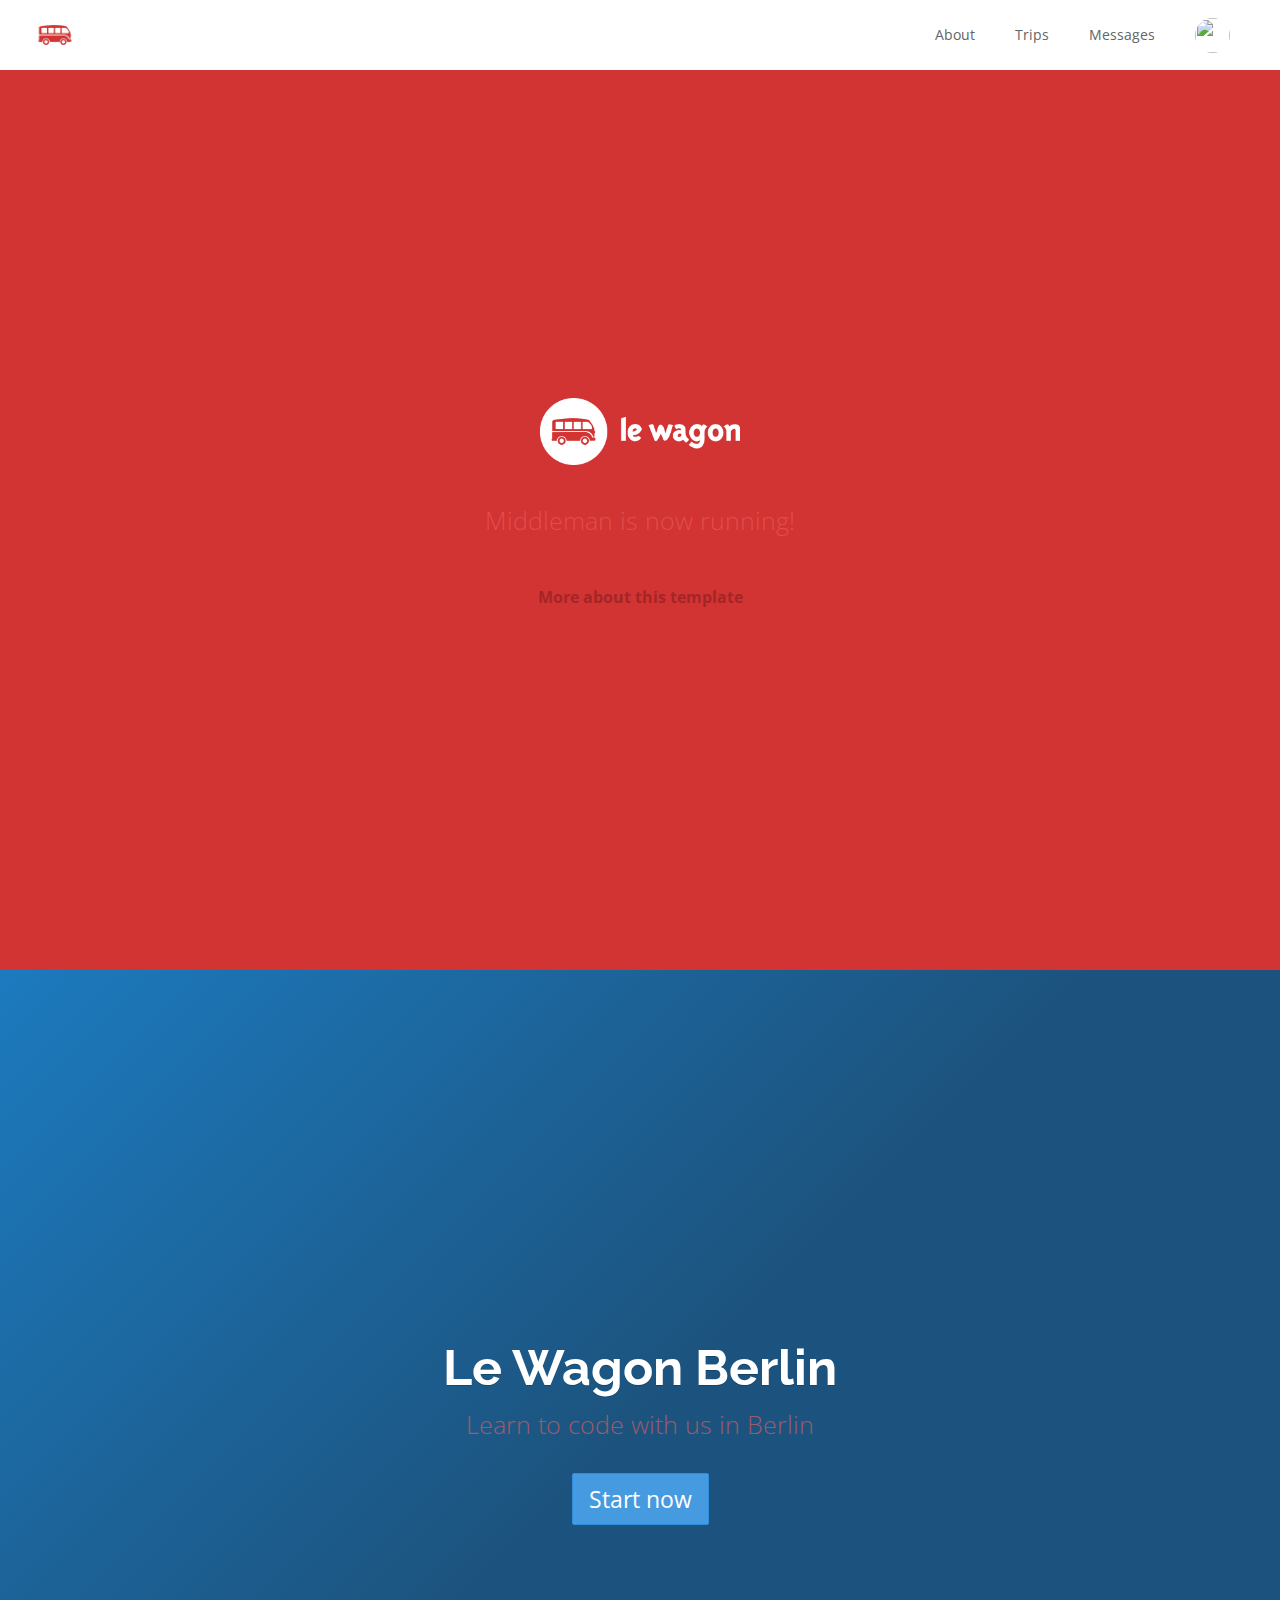
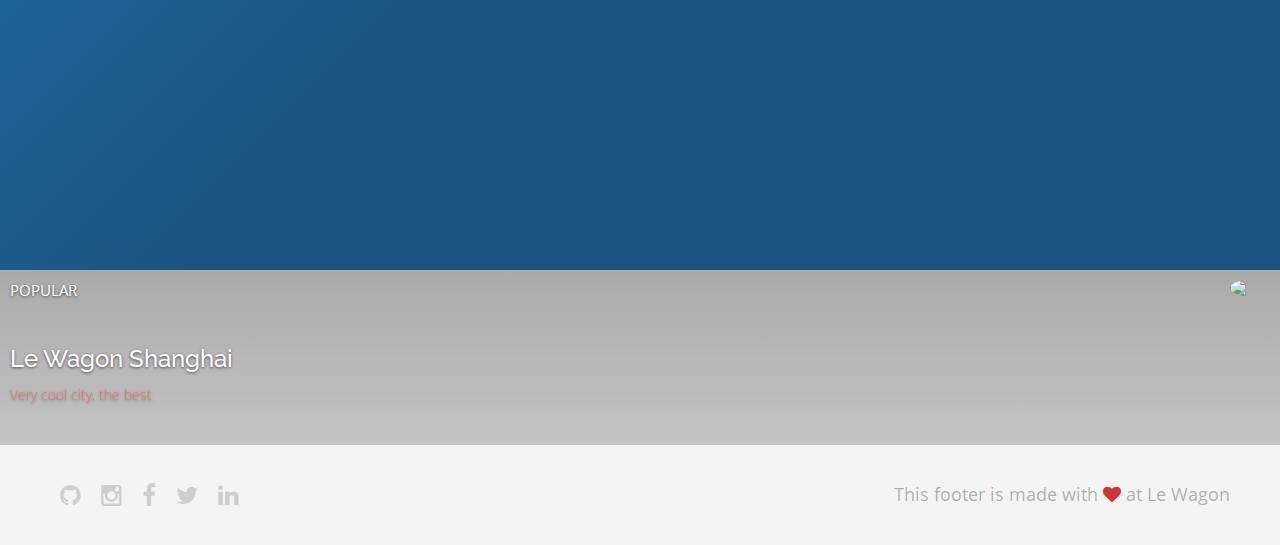
==== commit 2dc554f6: "Automated commit at 2018-02-05 13:10:51 UTC by middleman-deploy 2.0.0-alpha" ====
--- a/index.html
+++ b/index.html
@@ -7,7 +7,7 @@
           content="width=device-width, initial-scale=1, shrink-to-fit=no">
     <!-- Use the title from a page's frontmatter if it has one -->
     <title>Le Wagon - Middleman</title>
-    <link href="stylesheets/application-49b3865c.css" rel="stylesheet" />
+    <link href="stylesheets/application-518a12c1.css" rel="stylesheet" />
     <script src="javascripts/application-93de88c9.js"></script>
     <link href="images/favicon-f15af148.png" rel="icon" type="image/png" />
   </head>
--- a/stylesheets/application-518a12c1.css
+++ b/stylesheets/application-518a12c1.css
@@ -0,0 +1,8 @@
+@import url("https://fonts.googleapis.com/css?family=Open+Sans:400,300,700|Raleway:400,100,300,700,500");/*!
+ * Bootstrap v3.3.7 (http://getbootstrap.com)
+ * Copyright 2011-2016 Twitter, Inc.
+ * Licensed under MIT (https://github.com/twbs/bootstrap/blob/master/LICENSE)
+ *//*! normalize.css v3.0.3 | MIT License | github.com/necolas/normalize.css */html{font-family:sans-serif;-ms-text-size-adjust:100%;-webkit-text-size-adjust:100%}body{margin:0}article,aside,details,figcaption,figure,footer,header,hgroup,main,menu,nav,section,summary{display:block}audio,canvas,progress,video{display:inline-block;vertical-align:baseline}audio:not([controls]){display:none;height:0}[hidden],template{display:none}a{background-color:transparent}a:active,a:hover{outline:0}abbr[title]{border-bottom:1px dotted}b,strong{font-weight:bold}dfn{font-style:italic}h1{font-size:2em;margin:0.67em 0}mark{background:#ff0;color:#000}small{font-size:80%}sub,sup{font-size:75%;line-height:0;position:relative;vertical-align:baseline}sup{top:-0.5em}sub{bottom:-0.25em}img{border:0}svg:not(:root){overflow:hidden}figure{margin:1em 40px}hr{-webkit-box-sizing:content-box;box-sizing:content-box;height:0}pre{overflow:auto}code,kbd,pre,samp{font-family:monospace, monospace;font-size:1em}button,input,optgroup,select,textarea{color:inherit;font:inherit;margin:0}button{overflow:visible}button,select{text-transform:none}button,html input[type="button"],input[type="reset"],input[type="submit"]{-webkit-appearance:button;cursor:pointer}button[disabled],html input[disabled]{cursor:default}button::-moz-focus-inner,input::-moz-focus-inner{border:0;padding:0}input{line-height:normal}input[type="checkbox"],input[type="radio"]{-webkit-box-sizing:border-box;box-sizing:border-box;padding:0}input[type="number"]::-webkit-inner-spin-button,input[type="number"]::-webkit-outer-spin-button{height:auto}input[type="search"]{-webkit-appearance:textfield;-webkit-box-sizing:content-box;box-sizing:content-box}input[type="search"]::-webkit-search-cancel-button,input[type="search"]::-webkit-search-decoration{-webkit-appearance:none}fieldset{border:1px solid #c0c0c0;margin:0 2px;padding:0.35em 0.625em 0.75em}legend{border:0;padding:0}textarea{overflow:auto}optgroup{font-weight:bold}table{border-collapse:collapse;border-spacing:0}td,th{padding:0}/*! Source: https://github.com/h5bp/html5-boilerplate/blob/master/src/css/main.css */@media print{*,*:before,*:after{background:transparent !important;color:#000 !important;-webkit-box-shadow:none !important;box-shadow:none !important;text-shadow:none !important}a,a:visited{text-decoration:underline}a[href]:after{content:" (" attr(href) ")"}abbr[title]:after{content:" (" attr(title) ")"}a[href^="#"]:after,a[href^="javascript:"]:after{content:""}pre,blockquote{border:1px solid #999;page-break-inside:avoid}thead{display:table-header-group}tr,img{page-break-inside:avoid}img{max-width:100% !important}p,h2,h3{orphans:3;widows:3}h2,h3{page-break-after:avoid}.navbar{display:none}.btn>.caret,.dropup>.btn>.caret{border-top-color:#000 !important}.label{border:1px solid #000}.table{border-collapse:collapse !important}.table td,.table th{background-color:#fff !important}.table-bordered th,.table-bordered td{border:1px solid #ddd !important}}@font-face{font-family:'Glyphicons Halflings';src:url("../assets/bootstrap/glyphicons-halflings-regular-86b6f62b.eot");src:url("../assets/bootstrap/glyphicons-halflings-regular-86b6f62b.eot?#iefix") format("embedded-opentype"),url("../assets/bootstrap/glyphicons-halflings-regular-ca35b697.woff2") format("woff2"),url("../assets/bootstrap/glyphicons-halflings-regular-278e49a8.woff") format("woff"),url("../assets/bootstrap/glyphicons-halflings-regular-44bc1850.ttf") format("truetype"),url("../assets/bootstrap/glyphicons-halflings-regular-de51a849.svg#glyphicons_halflingsregular") format("svg")}.glyphicon{position:relative;top:1px;display:inline-block;font-family:'Glyphicons Halflings';font-style:normal;font-weight:normal;line-height:1;-webkit-font-smoothing:antialiased;-moz-osx-font-smoothing:grayscale}.glyphicon-asterisk:before{content:"\002a"}.glyphicon-plus:before{content:"\002b"}.glyphicon-euro:before,.glyphicon-eur:before{content:"\20ac"}.glyphicon-minus:before{content:"\2212"}.glyphicon-cloud:before{content:"\2601"}.glyphicon-envelope:before{content:"\2709"}.glyphicon-pencil:before{content:"\270f"}.glyphicon-glass:before{content:"\e001"}.glyphicon-music:before{content:"\e002"}.glyphicon-search:before{content:"\e003"}.glyphicon-heart:before{content:"\e005"}.glyphicon-star:before{content:"\e006"}.glyphicon-star-empty:before{content:"\e007"}.glyphicon-user:before{content:"\e008"}.glyphicon-film:before{content:"\e009"}.glyphicon-th-large:before{content:"\e010"}.glyphicon-th:before{content:"\e011"}.glyphicon-th-list:before{content:"\e012"}.glyphicon-ok:before{content:"\e013"}.glyphicon-remove:before{content:"\e014"}.glyphicon-zoom-in:before{content:"\e015"}.glyphicon-zoom-out:before{content:"\e016"}.glyphicon-off:before{content:"\e017"}.glyphicon-signal:before{content:"\e018"}.glyphicon-cog:before{content:"\e019"}.glyphicon-trash:before{content:"\e020"}.glyphicon-home:before{content:"\e021"}.glyphicon-file:before{content:"\e022"}.glyphicon-time:before{content:"\e023"}.glyphicon-road:before{content:"\e024"}.glyphicon-download-alt:before{content:"\e025"}.glyphicon-download:before{content:"\e026"}.glyphicon-upload:before{content:"\e027"}.glyphicon-inbox:before{content:"\e028"}.glyphicon-play-circle:before{content:"\e029"}.glyphicon-repeat:before{content:"\e030"}.glyphicon-refresh:before{content:"\e031"}.glyphicon-list-alt:before{content:"\e032"}.glyphicon-lock:before{content:"\e033"}.glyphicon-flag:before{content:"\e034"}.glyphicon-headphones:before{content:"\e035"}.glyphicon-volume-off:before{content:"\e036"}.glyphicon-volume-down:before{content:"\e037"}.glyphicon-volume-up:before{content:"\e038"}.glyphicon-qrcode:before{content:"\e039"}.glyphicon-barcode:before{content:"\e040"}.glyphicon-tag:before{content:"\e041"}.glyphicon-tags:before{content:"\e042"}.glyphicon-book:before{content:"\e043"}.glyphicon-bookmark:before{content:"\e044"}.glyphicon-print:before{content:"\e045"}.glyphicon-camera:before{content:"\e046"}.glyphicon-font:before{content:"\e047"}.glyphicon-bold:before{content:"\e048"}.glyphicon-italic:before{content:"\e049"}.glyphicon-text-height:before{content:"\e050"}.glyphicon-text-width:before{content:"\e051"}.glyphicon-align-left:before{content:"\e052"}.glyphicon-align-center:before{content:"\e053"}.glyphicon-align-right:before{content:"\e054"}.glyphicon-align-justify:before{content:"\e055"}.glyphicon-list:before{content:"\e056"}.glyphicon-indent-left:before{content:"\e057"}.glyphicon-indent-right:before{content:"\e058"}.glyphicon-facetime-video:before{content:"\e059"}.glyphicon-picture:before{content:"\e060"}.glyphicon-map-marker:before{content:"\e062"}.glyphicon-adjust:before{content:"\e063"}.glyphicon-tint:before{content:"\e064"}.glyphicon-edit:before{content:"\e065"}.glyphicon-share:before{content:"\e066"}.glyphicon-check:before{content:"\e067"}.glyphicon-move:before{content:"\e068"}.glyphicon-step-backward:before{content:"\e069"}.glyphicon-fast-backward:before{content:"\e070"}.glyphicon-backward:before{content:"\e071"}.glyphicon-play:before{content:"\e072"}.glyphicon-pause:before{content:"\e073"}.glyphicon-stop:before{content:"\e074"}.glyphicon-forward:before{content:"\e075"}.glyphicon-fast-forward:before{content:"\e076"}.glyphicon-step-forward:before{content:"\e077"}.glyphicon-eject:before{content:"\e078"}.glyphicon-chevron-left:before{content:"\e079"}.glyphicon-chevron-right:before{content:"\e080"}.glyphicon-plus-sign:before{content:"\e081"}.glyphicon-minus-sign:before{content:"\e082"}.glyphicon-remove-sign:before{content:"\e083"}.glyphicon-ok-sign:before{content:"\e084"}.glyphicon-question-sign:before{content:"\e085"}.glyphicon-info-sign:before{content:"\e086"}.glyphicon-screenshot:before{content:"\e087"}.glyphicon-remove-circle:before{content:"\e088"}.glyphicon-ok-circle:before{content:"\e089"}.glyphicon-ban-circle:before{content:"\e090"}.glyphicon-arrow-left:before{content:"\e091"}.glyphicon-arrow-right:before{content:"\e092"}.glyphicon-arrow-up:before{content:"\e093"}.glyphicon-arrow-down:before{content:"\e094"}.glyphicon-share-alt:before{content:"\e095"}.glyphicon-resize-full:before{content:"\e096"}.glyphicon-resize-small:before{content:"\e097"}.glyphicon-exclamation-sign:before{content:"\e101"}.glyphicon-gift:before{content:"\e102"}.glyphicon-leaf:before{content:"\e103"}.glyphicon-fire:before{content:"\e104"}.glyphicon-eye-open:before{content:"\e105"}.glyphicon-eye-close:before{content:"\e106"}.glyphicon-warning-sign:before{content:"\e107"}.glyphicon-plane:before{content:"\e108"}.glyphicon-calendar:before{content:"\e109"}.glyphicon-random:before{content:"\e110"}.glyphicon-comment:before{content:"\e111"}.glyphicon-magnet:before{content:"\e112"}.glyphicon-chevron-up:before{content:"\e113"}.glyphicon-chevron-down:before{content:"\e114"}.glyphicon-retweet:before{content:"\e115"}.glyphicon-shopping-cart:before{content:"\e116"}.glyphicon-folder-close:before{content:"\e117"}.glyphicon-folder-open:before{content:"\e118"}.glyphicon-resize-vertical:before{content:"\e119"}.glyphicon-resize-horizontal:before{content:"\e120"}.glyphicon-hdd:before{content:"\e121"}.glyphicon-bullhorn:before{content:"\e122"}.glyphicon-bell:before{content:"\e123"}.glyphicon-certificate:before{content:"\e124"}.glyphicon-thumbs-up:before{content:"\e125"}.glyphicon-thumbs-down:before{content:"\e126"}.glyphicon-hand-right:before{content:"\e127"}.glyphicon-hand-left:before{content:"\e128"}.glyphicon-hand-up:before{content:"\e129"}.glyphicon-hand-down:before{content:"\e130"}.glyphicon-circle-arrow-right:before{content:"\e131"}.glyphicon-circle-arrow-left:before{content:"\e132"}.glyphicon-circle-arrow-up:before{content:"\e133"}.glyphicon-circle-arrow-down:before{content:"\e134"}.glyphicon-globe:before{content:"\e135"}.glyphicon-wrench:before{content:"\e136"}.glyphicon-tasks:before{content:"\e137"}.glyphicon-filter:before{content:"\e138"}.glyphicon-briefcase:before{content:"\e139"}.glyphicon-fullscreen:before{content:"\e140"}.glyphicon-dashboard:before{content:"\e141"}.glyphicon-paperclip:before{content:"\e142"}.glyphicon-heart-empty:before{content:"\e143"}.glyphicon-link:before{content:"\e144"}.glyphicon-phone:before{content:"\e145"}.glyphicon-pushpin:before{content:"\e146"}.glyphicon-usd:before{content:"\e148"}.glyphicon-gbp:before{content:"\e149"}.glyphicon-sort:before{content:"\e150"}.glyphicon-sort-by-alphabet:before{content:"\e151"}.glyphicon-sort-by-alphabet-alt:before{content:"\e152"}.glyphicon-sort-by-order:before{content:"\e153"}.glyphicon-sort-by-order-alt:before{content:"\e154"}.glyphicon-sort-by-attributes:before{content:"\e155"}.glyphicon-sort-by-attributes-alt:before{content:"\e156"}.glyphicon-unchecked:before{content:"\e157"}.glyphicon-expand:before{content:"\e158"}.glyphicon-collapse-down:before{content:"\e159"}.glyphicon-collapse-up:before{content:"\e160"}.glyphicon-log-in:before{content:"\e161"}.glyphicon-flash:before{content:"\e162"}.glyphicon-log-out:before{content:"\e163"}.glyphicon-new-window:before{content:"\e164"}.glyphicon-record:before{content:"\e165"}.glyphicon-save:before{content:"\e166"}.glyphicon-open:before{content:"\e167"}.glyphicon-saved:before{content:"\e168"}.glyphicon-import:before{content:"\e169"}.glyphicon-export:before{content:"\e170"}.glyphicon-send:before{content:"\e171"}.glyphicon-floppy-disk:before{content:"\e172"}.glyphicon-floppy-saved:before{content:"\e173"}.glyphicon-floppy-remove:before{content:"\e174"}.glyphicon-floppy-save:before{content:"\e175"}.glyphicon-floppy-open:before{content:"\e176"}.glyphicon-credit-card:before{content:"\e177"}.glyphicon-transfer:before{content:"\e178"}.glyphicon-cutlery:before{content:"\e179"}.glyphicon-header:before{content:"\e180"}.glyphicon-compressed:before{content:"\e181"}.glyphicon-earphone:before{content:"\e182"}.glyphicon-phone-alt:before{content:"\e183"}.glyphicon-tower:before{content:"\e184"}.glyphicon-stats:before{content:"\e185"}.glyphicon-sd-video:before{content:"\e186"}.glyphicon-hd-video:before{content:"\e187"}.glyphicon-subtitles:before{content:"\e188"}.glyphicon-sound-stereo:before{content:"\e189"}.glyphicon-sound-dolby:before{content:"\e190"}.glyphicon-sound-5-1:before{content:"\e191"}.glyphicon-sound-6-1:before{content:"\e192"}.glyphicon-sound-7-1:before{content:"\e193"}.glyphicon-copyright-mark:before{content:"\e194"}.glyphicon-registration-mark:before{content:"\e195"}.glyphicon-cloud-download:before{content:"\e197"}.glyphicon-cloud-upload:before{content:"\e198"}.glyphicon-tree-conifer:before{content:"\e199"}.glyphicon-tree-deciduous:before{content:"\e200"}.glyphicon-cd:before{content:"\e201"}.glyphicon-save-file:before{content:"\e202"}.glyphicon-open-file:before{content:"\e203"}.glyphicon-level-up:before{content:"\e204"}.glyphicon-copy:before{content:"\e205"}.glyphicon-paste:before{content:"\e206"}.glyphicon-alert:before{content:"\e209"}.glyphicon-equalizer:before{content:"\e210"}.glyphicon-king:before{content:"\e211"}.glyphicon-queen:before{content:"\e212"}.glyphicon-pawn:before{content:"\e213"}.glyphicon-bishop:before{content:"\e214"}.glyphicon-knight:before{content:"\e215"}.glyphicon-baby-formula:before{content:"\e216"}.glyphicon-tent:before{content:"\26fa"}.glyphicon-blackboard:before{content:"\e218"}.glyphicon-bed:before{content:"\e219"}.glyphicon-apple:before{content:"\f8ff"}.glyphicon-erase:before{content:"\e221"}.glyphicon-hourglass:before{content:"\231b"}.glyphicon-lamp:before{content:"\e223"}.glyphicon-duplicate:before{content:"\e224"}.glyphicon-piggy-bank:before{content:"\e225"}.glyphicon-scissors:before{content:"\e226"}.glyphicon-bitcoin:before{content:"\e227"}.glyphicon-btc:before{content:"\e227"}.glyphicon-xbt:before{content:"\e227"}.glyphicon-yen:before{content:"\00a5"}.glyphicon-jpy:before{content:"\00a5"}.glyphicon-ruble:before{content:"\20bd"}.glyphicon-rub:before{content:"\20bd"}.glyphicon-scale:before{content:"\e230"}.glyphicon-ice-lolly:before{content:"\e231"}.glyphicon-ice-lolly-tasted:before{content:"\e232"}.glyphicon-education:before{content:"\e233"}.glyphicon-option-horizontal:before{content:"\e234"}.glyphicon-option-vertical:before{content:"\e235"}.glyphicon-menu-hamburger:before{content:"\e236"}.glyphicon-modal-window:before{content:"\e237"}.glyphicon-oil:before{content:"\e238"}.glyphicon-grain:before{content:"\e239"}.glyphicon-sunglasses:before{content:"\e240"}.glyphicon-text-size:before{content:"\e241"}.glyphicon-text-color:before{content:"\e242"}.glyphicon-text-background:before{content:"\e243"}.glyphicon-object-align-top:before{content:"\e244"}.glyphicon-object-align-bottom:before{content:"\e245"}.glyphicon-object-align-horizontal:before{content:"\e246"}.glyphicon-object-align-left:before{content:"\e247"}.glyphicon-object-align-vertical:before{content:"\e248"}.glyphicon-object-align-right:before{content:"\e249"}.glyphicon-triangle-right:before{content:"\e250"}.glyphicon-triangle-left:before{content:"\e251"}.glyphicon-triangle-bottom:before{content:"\e252"}.glyphicon-triangle-top:before{content:"\e253"}.glyphicon-console:before{content:"\e254"}.glyphicon-superscript:before{content:"\e255"}.glyphicon-subscript:before{content:"\e256"}.glyphicon-menu-left:before{content:"\e257"}.glyphicon-menu-right:before{content:"\e258"}.glyphicon-menu-down:before{content:"\e259"}.glyphicon-menu-up:before{content:"\e260"}*{-webkit-box-sizing:border-box;box-sizing:border-box}*:before,*:after{-webkit-box-sizing:border-box;box-sizing:border-box}html{font-size:10px;-webkit-tap-highlight-color:transparent}body{font-family:"Open Sans", "Helvetica", "sans-serif";font-size:18px;line-height:1.42857143;color:#333333;background-color:#F4F4F4}input,button,select,textarea{font-family:inherit;font-size:inherit;line-height:inherit}a{color:#469AE0;text-decoration:none}a:hover,a:focus{color:#1f74ba;text-decoration:underline}a:focus{outline:5px auto -webkit-focus-ring-color;outline-offset:-2px}figure{margin:0}img{vertical-align:middle}.img-responsive{display:block;max-width:100%;height:auto}.img-rounded{border-radius:2px}.img-thumbnail{padding:4px;line-height:1.42857143;background-color:#F4F4F4;border:1px solid #ddd;border-radius:2px;-webkit-transition:all 0.2s ease-in-out;transition:all 0.2s ease-in-out;display:inline-block;max-width:100%;height:auto}.img-circle{border-radius:50%}hr{margin-top:25px;margin-bottom:25px;border:0;border-top:1px solid #eeeeee}.sr-only{position:absolute;width:1px;height:1px;margin:-1px;padding:0;overflow:hidden;clip:rect(0, 0, 0, 0);border:0}.sr-only-focusable:active,.sr-only-focusable:focus{position:static;width:auto;height:auto;margin:0;overflow:visible;clip:auto}[role="button"]{cursor:pointer}h1,h2,h3,h4,h5,h6,.h1,.h2,.h3,.h4,.h5,.h6{font-family:"Raleway", "Helvetica", "sans-serif";font-weight:500;line-height:1.1;color:inherit}h1 small,h1 .small,h2 small,h2 .small,h3 small,h3 .small,h4 small,h4 .small,h5 small,h5 .small,h6 small,h6 .small,.h1 small,.h1 .small,.h2 small,.h2 .small,.h3 small,.h3 .small,.h4 small,.h4 .small,.h5 small,.h5 .small,.h6 small,.h6 .small{font-weight:normal;line-height:1;color:#777777}h1,.h1,h2,.h2,h3,.h3{margin-top:25px;margin-bottom:12.5px}h1 small,h1 .small,.h1 small,.h1 .small,h2 small,h2 .small,.h2 small,.h2 .small,h3 small,h3 .small,.h3 small,.h3 .small{font-size:65%}h4,.h4,h5,.h5,h6,.h6{margin-top:12.5px;margin-bottom:12.5px}h4 small,h4 .small,.h4 small,.h4 .small,h5 small,h5 .small,.h5 small,.h5 .small,h6 small,h6 .small,.h6 small,.h6 .small{font-size:75%}h1,.h1{font-size:46px}h2,.h2{font-size:38px}h3,.h3{font-size:31px}h4,.h4{font-size:23px}h5,.h5{font-size:18px}h6,.h6{font-size:16px}p{margin:0 0 12.5px}.lead{margin-bottom:25px;font-size:20px;font-weight:300;line-height:1.4}@media (min-width: 768px){.lead{font-size:27px}}small,.small{font-size:88%}mark,.mark{background-color:#fcf8e3;padding:.2em}.text-left{text-align:left}.text-right{text-align:right}.text-center{text-align:center}.text-justify{text-align:justify}.text-nowrap{white-space:nowrap}.text-lowercase{text-transform:lowercase}.text-uppercase,.initialism{text-transform:uppercase}.text-capitalize{text-transform:capitalize}.text-muted{color:#777777}.text-primary{color:#469AE0}a.text-primary:hover,a.text-primary:focus{color:#2381d0}.text-success{color:#3c763d}a.text-success:hover,a.text-success:focus{color:#2b542c}.text-info{color:#31708f}a.text-info:hover,a.text-info:focus{color:#245269}.text-warning{color:#8a6d3b}a.text-warning:hover,a.text-warning:focus{color:#66512c}.text-danger{color:#a94442}a.text-danger:hover,a.text-danger:focus{color:#843534}.bg-primary{color:#fff}.bg-primary{background-color:#469AE0}a.bg-primary:hover,a.bg-primary:focus{background-color:#2381d0}.bg-success{background-color:#dff0d8}a.bg-success:hover,a.bg-success:focus{background-color:#c1e2b3}.bg-info{background-color:#d9edf7}a.bg-info:hover,a.bg-info:focus{background-color:#afd9ee}.bg-warning{background-color:#fcf8e3}a.bg-warning:hover,a.bg-warning:focus{background-color:#f7ecb5}.bg-danger{background-color:#f2dede}a.bg-danger:hover,a.bg-danger:focus{background-color:#e4b9b9}.page-header{padding-bottom:11.5px;margin:50px 0 25px;border-bottom:1px solid #eeeeee}ul,ol{margin-top:0;margin-bottom:12.5px}ul ul,ul ol,ol ul,ol ol{margin-bottom:0}.list-unstyled{padding-left:0;list-style:none}.list-inline{padding-left:0;list-style:none;margin-left:-5px}.list-inline>li{display:inline-block;padding-left:5px;padding-right:5px}dl{margin-top:0;margin-bottom:25px}dt,dd{line-height:1.42857143}dt{font-weight:bold}dd{margin-left:0}.dl-horizontal dd:before,.dl-horizontal dd:after{content:" ";display:table}.dl-horizontal dd:after{clear:both}@media (min-width: 768px){.dl-horizontal dt{float:left;width:160px;clear:left;text-align:right;overflow:hidden;text-overflow:ellipsis;white-space:nowrap}.dl-horizontal dd{margin-left:180px}}abbr[title],abbr[data-original-title]{cursor:help;border-bottom:1px dotted #777777}.initialism{font-size:90%}blockquote{padding:12.5px 25px;margin:0 0 25px;font-size:22.5px;border-left:5px solid #eeeeee}blockquote p:last-child,blockquote ul:last-child,blockquote ol:last-child{margin-bottom:0}blockquote footer,blockquote small,blockquote .small{display:block;font-size:80%;line-height:1.42857143;color:#777777}blockquote footer:before,blockquote small:before,blockquote .small:before{content:'\2014 \00A0'}.blockquote-reverse,blockquote.pull-right{padding-right:15px;padding-left:0;border-right:5px solid #eeeeee;border-left:0;text-align:right}.blockquote-reverse footer:before,.blockquote-reverse small:before,.blockquote-reverse .small:before,blockquote.pull-right footer:before,blockquote.pull-right small:before,blockquote.pull-right .small:before{content:''}.blockquote-reverse footer:after,.blockquote-reverse small:after,.blockquote-reverse .small:after,blockquote.pull-right footer:after,blockquote.pull-right small:after,blockquote.pull-right .small:after{content:'\00A0 \2014'}address{margin-bottom:25px;font-style:normal;line-height:1.42857143}code,kbd,pre,samp{font-family:Menlo, Monaco, Consolas, "Courier New", monospace}code{padding:2px 4px;font-size:90%;color:#c7254e;background-color:#f9f2f4;border-radius:2px}kbd{padding:2px 4px;font-size:90%;color:#fff;background-color:#333;border-radius:2px;-webkit-box-shadow:inset 0 -1px 0 rgba(0,0,0,0.25);box-shadow:inset 0 -1px 0 rgba(0,0,0,0.25)}kbd kbd{padding:0;font-size:100%;font-weight:bold;-webkit-box-shadow:none;box-shadow:none}pre{display:block;padding:12px;margin:0 0 12.5px;font-size:17px;line-height:1.42857143;word-break:break-all;word-wrap:break-word;color:#333333;background-color:#f5f5f5;border:1px solid #ccc;border-radius:2px}pre code{padding:0;font-size:inherit;color:inherit;white-space:pre-wrap;background-color:transparent;border-radius:0}.pre-scrollable{max-height:340px;overflow-y:scroll}.container{margin-right:auto;margin-left:auto;padding-left:15px;padding-right:15px}.container:before,.container:after{content:" ";display:table}.container:after{clear:both}@media (min-width: 768px){.container{width:750px}}@media (min-width: 992px){.container{width:970px}}@media (min-width: 1200px){.container{width:1170px}}.container-fluid{margin-right:auto;margin-left:auto;padding-left:15px;padding-right:15px}.container-fluid:before,.container-fluid:after{content:" ";display:table}.container-fluid:after{clear:both}.row{margin-left:-15px;margin-right:-15px}.row:before,.row:after{content:" ";display:table}.row:after{clear:both}.col-xs-1,.col-sm-1,.col-md-1,.col-lg-1,.col-xs-2,.col-sm-2,.col-md-2,.col-lg-2,.col-xs-3,.col-sm-3,.col-md-3,.col-lg-3,.col-xs-4,.col-sm-4,.col-md-4,.col-lg-4,.col-xs-5,.col-sm-5,.col-md-5,.col-lg-5,.col-xs-6,.col-sm-6,.col-md-6,.col-lg-6,.col-xs-7,.col-sm-7,.col-md-7,.col-lg-7,.col-xs-8,.col-sm-8,.col-md-8,.col-lg-8,.col-xs-9,.col-sm-9,.col-md-9,.col-lg-9,.col-xs-10,.col-sm-10,.col-md-10,.col-lg-10,.col-xs-11,.col-sm-11,.col-md-11,.col-lg-11,.col-xs-12,.col-sm-12,.col-md-12,.col-lg-12{position:relative;min-height:1px;padding-left:15px;padding-right:15px}.col-xs-1,.col-xs-2,.col-xs-3,.col-xs-4,.col-xs-5,.col-xs-6,.col-xs-7,.col-xs-8,.col-xs-9,.col-xs-10,.col-xs-11,.col-xs-12{float:left}.col-xs-1{width:8.33333333%}.col-xs-2{width:16.66666667%}.col-xs-3{width:25%}.col-xs-4{width:33.33333333%}.col-xs-5{width:41.66666667%}.col-xs-6{width:50%}.col-xs-7{width:58.33333333%}.col-xs-8{width:66.66666667%}.col-xs-9{width:75%}.col-xs-10{width:83.33333333%}.col-xs-11{width:91.66666667%}.col-xs-12{width:100%}.col-xs-pull-0{right:auto}.col-xs-pull-1{right:8.33333333%}.col-xs-pull-2{right:16.66666667%}.col-xs-pull-3{right:25%}.col-xs-pull-4{right:33.33333333%}.col-xs-pull-5{right:41.66666667%}.col-xs-pull-6{right:50%}.col-xs-pull-7{right:58.33333333%}.col-xs-pull-8{right:66.66666667%}.col-xs-pull-9{right:75%}.col-xs-pull-10{right:83.33333333%}.col-xs-pull-11{right:91.66666667%}.col-xs-pull-12{right:100%}.col-xs-push-0{left:auto}.col-xs-push-1{left:8.33333333%}.col-xs-push-2{left:16.66666667%}.col-xs-push-3{left:25%}.col-xs-push-4{left:33.33333333%}.col-xs-push-5{left:41.66666667%}.col-xs-push-6{left:50%}.col-xs-push-7{left:58.33333333%}.col-xs-push-8{left:66.66666667%}.col-xs-push-9{left:75%}.col-xs-push-10{left:83.33333333%}.col-xs-push-11{left:91.66666667%}.col-xs-push-12{left:100%}.col-xs-offset-0{margin-left:0%}.col-xs-offset-1{margin-left:8.33333333%}.col-xs-offset-2{margin-left:16.66666667%}.col-xs-offset-3{margin-left:25%}.col-xs-offset-4{margin-left:33.33333333%}.col-xs-offset-5{margin-left:41.66666667%}.col-xs-offset-6{margin-left:50%}.col-xs-offset-7{margin-left:58.33333333%}.col-xs-offset-8{margin-left:66.66666667%}.col-xs-offset-9{margin-left:75%}.col-xs-offset-10{margin-left:83.33333333%}.col-xs-offset-11{margin-left:91.66666667%}.col-xs-offset-12{margin-left:100%}@media (min-width: 768px){.col-sm-1,.col-sm-2,.col-sm-3,.col-sm-4,.col-sm-5,.col-sm-6,.col-sm-7,.col-sm-8,.col-sm-9,.col-sm-10,.col-sm-11,.col-sm-12{float:left}.col-sm-1{width:8.33333333%}.col-sm-2{width:16.66666667%}.col-sm-3{width:25%}.col-sm-4{width:33.33333333%}.col-sm-5{width:41.66666667%}.col-sm-6{width:50%}.col-sm-7{width:58.33333333%}.col-sm-8{width:66.66666667%}.col-sm-9{width:75%}.col-sm-10{width:83.33333333%}.col-sm-11{width:91.66666667%}.col-sm-12{width:100%}.col-sm-pull-0{right:auto}.col-sm-pull-1{right:8.33333333%}.col-sm-pull-2{right:16.66666667%}.col-sm-pull-3{right:25%}.col-sm-pull-4{right:33.33333333%}.col-sm-pull-5{right:41.66666667%}.col-sm-pull-6{right:50%}.col-sm-pull-7{right:58.33333333%}.col-sm-pull-8{right:66.66666667%}.col-sm-pull-9{right:75%}.col-sm-pull-10{right:83.33333333%}.col-sm-pull-11{right:91.66666667%}.col-sm-pull-12{right:100%}.col-sm-push-0{left:auto}.col-sm-push-1{left:8.33333333%}.col-sm-push-2{left:16.66666667%}.col-sm-push-3{left:25%}.col-sm-push-4{left:33.33333333%}.col-sm-push-5{left:41.66666667%}.col-sm-push-6{left:50%}.col-sm-push-7{left:58.33333333%}.col-sm-push-8{left:66.66666667%}.col-sm-push-9{left:75%}.col-sm-push-10{left:83.33333333%}.col-sm-push-11{left:91.66666667%}.col-sm-push-12{left:100%}.col-sm-offset-0{margin-left:0%}.col-sm-offset-1{margin-left:8.33333333%}.col-sm-offset-2{margin-left:16.66666667%}.col-sm-offset-3{margin-left:25%}.col-sm-offset-4{margin-left:33.33333333%}.col-sm-offset-5{margin-left:41.66666667%}.col-sm-offset-6{margin-left:50%}.col-sm-offset-7{margin-left:58.33333333%}.col-sm-offset-8{margin-left:66.66666667%}.col-sm-offset-9{margin-left:75%}.col-sm-offset-10{margin-left:83.33333333%}.col-sm-offset-11{margin-left:91.66666667%}.col-sm-offset-12{margin-left:100%}}@media (min-width: 992px){.col-md-1,.col-md-2,.col-md-3,.col-md-4,.col-md-5,.col-md-6,.col-md-7,.col-md-8,.col-md-9,.col-md-10,.col-md-11,.col-md-12{float:left}.col-md-1{width:8.33333333%}.col-md-2{width:16.66666667%}.col-md-3{width:25%}.col-md-4{width:33.33333333%}.col-md-5{width:41.66666667%}.col-md-6{width:50%}.col-md-7{width:58.33333333%}.col-md-8{width:66.66666667%}.col-md-9{width:75%}.col-md-10{width:83.33333333%}.col-md-11{width:91.66666667%}.col-md-12{width:100%}.col-md-pull-0{right:auto}.col-md-pull-1{right:8.33333333%}.col-md-pull-2{right:16.66666667%}.col-md-pull-3{right:25%}.col-md-pull-4{right:33.33333333%}.col-md-pull-5{right:41.66666667%}.col-md-pull-6{right:50%}.col-md-pull-7{right:58.33333333%}.col-md-pull-8{right:66.66666667%}.col-md-pull-9{right:75%}.col-md-pull-10{right:83.33333333%}.col-md-pull-11{right:91.66666667%}.col-md-pull-12{right:100%}.col-md-push-0{left:auto}.col-md-push-1{left:8.33333333%}.col-md-push-2{left:16.66666667%}.col-md-push-3{left:25%}.col-md-push-4{left:33.33333333%}.col-md-push-5{left:41.66666667%}.col-md-push-6{left:50%}.col-md-push-7{left:58.33333333%}.col-md-push-8{left:66.66666667%}.col-md-push-9{left:75%}.col-md-push-10{left:83.33333333%}.col-md-push-11{left:91.66666667%}.col-md-push-12{left:100%}.col-md-offset-0{margin-left:0%}.col-md-offset-1{margin-left:8.33333333%}.col-md-offset-2{margin-left:16.66666667%}.col-md-offset-3{margin-left:25%}.col-md-offset-4{margin-left:33.33333333%}.col-md-offset-5{margin-left:41.66666667%}.col-md-offset-6{margin-left:50%}.col-md-offset-7{margin-left:58.33333333%}.col-md-offset-8{margin-left:66.66666667%}.col-md-offset-9{margin-left:75%}.col-md-offset-10{margin-left:83.33333333%}.col-md-offset-11{margin-left:91.66666667%}.col-md-offset-12{margin-left:100%}}@media (min-width: 1200px){.col-lg-1,.col-lg-2,.col-lg-3,.col-lg-4,.col-lg-5,.col-lg-6,.col-lg-7,.col-lg-8,.col-lg-9,.col-lg-10,.col-lg-11,.col-lg-12{float:left}.col-lg-1{width:8.33333333%}.col-lg-2{width:16.66666667%}.col-lg-3{width:25%}.col-lg-4{width:33.33333333%}.col-lg-5{width:41.66666667%}.col-lg-6{width:50%}.col-lg-7{width:58.33333333%}.col-lg-8{width:66.66666667%}.col-lg-9{width:75%}.col-lg-10{width:83.33333333%}.col-lg-11{width:91.66666667%}.col-lg-12{width:100%}.col-lg-pull-0{right:auto}.col-lg-pull-1{right:8.33333333%}.col-lg-pull-2{right:16.66666667%}.col-lg-pull-3{right:25%}.col-lg-pull-4{right:33.33333333%}.col-lg-pull-5{right:41.66666667%}.col-lg-pull-6{right:50%}.col-lg-pull-7{right:58.33333333%}.col-lg-pull-8{right:66.66666667%}.col-lg-pull-9{right:75%}.col-lg-pull-10{right:83.33333333%}.col-lg-pull-11{right:91.66666667%}.col-lg-pull-12{right:100%}.col-lg-push-0{left:auto}.col-lg-push-1{left:8.33333333%}.col-lg-push-2{left:16.66666667%}.col-lg-push-3{left:25%}.col-lg-push-4{left:33.33333333%}.col-lg-push-5{left:41.66666667%}.col-lg-push-6{left:50%}.col-lg-push-7{left:58.33333333%}.col-lg-push-8{left:66.66666667%}.col-lg-push-9{left:75%}.col-lg-push-10{left:83.33333333%}.col-lg-push-11{left:91.66666667%}.col-lg-push-12{left:100%}.col-lg-offset-0{margin-left:0%}.col-lg-offset-1{margin-left:8.33333333%}.col-lg-offset-2{margin-left:16.66666667%}.col-lg-offset-3{margin-left:25%}.col-lg-offset-4{margin-left:33.33333333%}.col-lg-offset-5{margin-left:41.66666667%}.col-lg-offset-6{margin-left:50%}.col-lg-offset-7{margin-left:58.33333333%}.col-lg-offset-8{margin-left:66.66666667%}.col-lg-offset-9{margin-left:75%}.col-lg-offset-10{margin-left:83.33333333%}.col-lg-offset-11{margin-left:91.66666667%}.col-lg-offset-12{margin-left:100%}}table{background-color:transparent}caption{padding-top:8px;padding-bottom:8px;color:#777777;text-align:left}th{text-align:left}.table{width:100%;max-width:100%;margin-bottom:25px}.table>thead>tr>th,.table>thead>tr>td,.table>tbody>tr>th,.table>tbody>tr>td,.table>tfoot>tr>th,.table>tfoot>tr>td{padding:8px;line-height:1.42857143;vertical-align:top;border-top:1px solid #ddd}.table>thead>tr>th{vertical-align:bottom;border-bottom:2px solid #ddd}.table>caption+thead>tr:first-child>th,.table>caption+thead>tr:first-child>td,.table>colgroup+thead>tr:first-child>th,.table>colgroup+thead>tr:first-child>td,.table>thead:first-child>tr:first-child>th,.table>thead:first-child>tr:first-child>td{border-top:0}.table>tbody+tbody{border-top:2px solid #ddd}.table .table{background-color:#F4F4F4}.table-condensed>thead>tr>th,.table-condensed>thead>tr>td,.table-condensed>tbody>tr>th,.table-condensed>tbody>tr>td,.table-condensed>tfoot>tr>th,.table-condensed>tfoot>tr>td{padding:5px}.table-bordered{border:1px solid #ddd}.table-bordered>thead>tr>th,.table-bordered>thead>tr>td,.table-bordered>tbody>tr>th,.table-bordered>tbody>tr>td,.table-bordered>tfoot>tr>th,.table-bordered>tfoot>tr>td{border:1px solid #ddd}.table-bordered>thead>tr>th,.table-bordered>thead>tr>td{border-bottom-width:2px}.table-striped>tbody>tr:nth-of-type(odd){background-color:#f9f9f9}.table-hover>tbody>tr:hover{background-color:#f5f5f5}table col[class*="col-"]{position:static;float:none;display:table-column}table td[class*="col-"],table th[class*="col-"]{position:static;float:none;display:table-cell}.table>thead>tr>td.active,.table>thead>tr>th.active,.table>thead>tr.active>td,.table>thead>tr.active>th,.table>tbody>tr>td.active,.table>tbody>tr>th.active,.table>tbody>tr.active>td,.table>tbody>tr.active>th,.table>tfoot>tr>td.active,.table>tfoot>tr>th.active,.table>tfoot>tr.active>td,.table>tfoot>tr.active>th{background-color:#f5f5f5}.table-hover>tbody>tr>td.active:hover,.table-hover>tbody>tr>th.active:hover,.table-hover>tbody>tr.active:hover>td,.table-hover>tbody>tr:hover>.active,.table-hover>tbody>tr.active:hover>th{background-color:#e8e8e8}.table>thead>tr>td.success,.table>thead>tr>th.success,.table>thead>tr.success>td,.table>thead>tr.success>th,.table>tbody>tr>td.success,.table>tbody>tr>th.success,.table>tbody>tr.success>td,.table>tbody>tr.success>th,.table>tfoot>tr>td.success,.table>tfoot>tr>th.success,.table>tfoot>tr.success>td,.table>tfoot>tr.success>th{background-color:#dff0d8}.table-hover>tbody>tr>td.success:hover,.table-hover>tbody>tr>th.success:hover,.table-hover>tbody>tr.success:hover>td,.table-hover>tbody>tr:hover>.success,.table-hover>tbody>tr.success:hover>th{background-color:#d0e9c6}.table>thead>tr>td.info,.table>thead>tr>th.info,.table>thead>tr.info>td,.table>thead>tr.info>th,.table>tbody>tr>td.info,.table>tbody>tr>th.info,.table>tbody>tr.info>td,.table>tbody>tr.info>th,.table>tfoot>tr>td.info,.table>tfoot>tr>th.info,.table>tfoot>tr.info>td,.table>tfoot>tr.info>th{background-color:#d9edf7}.table-hover>tbody>tr>td.info:hover,.table-hover>tbody>tr>th.info:hover,.table-hover>tbody>tr.info:hover>td,.table-hover>tbody>tr:hover>.info,.table-hover>tbody>tr.info:hover>th{background-color:#c4e3f3}.table>thead>tr>td.warning,.table>thead>tr>th.warning,.table>thead>tr.warning>td,.table>thead>tr.warning>th,.table>tbody>tr>td.warning,.table>tbody>tr>th.warning,.table>tbody>tr.warning>td,.table>tbody>tr.warning>th,.table>tfoot>tr>td.warning,.table>tfoot>tr>th.warning,.table>tfoot>tr.warning>td,.table>tfoot>tr.warning>th{background-color:#fcf8e3}.table-hover>tbody>tr>td.warning:hover,.table-hover>tbody>tr>th.warning:hover,.table-hover>tbody>tr.warning:hover>td,.table-hover>tbody>tr:hover>.warning,.table-hover>tbody>tr.warning:hover>th{background-color:#faf2cc}.table>thead>tr>td.danger,.table>thead>tr>th.danger,.table>thead>tr.danger>td,.table>thead>tr.danger>th,.table>tbody>tr>td.danger,.table>tbody>tr>th.danger,.table>tbody>tr.danger>td,.table>tbody>tr.danger>th,.table>tfoot>tr>td.danger,.table>tfoot>tr>th.danger,.table>tfoot>tr.danger>td,.table>tfoot>tr.danger>th{background-color:#f2dede}.table-hover>tbody>tr>td.danger:hover,.table-hover>tbody>tr>th.danger:hover,.table-hover>tbody>tr.danger:hover>td,.table-hover>tbody>tr:hover>.danger,.table-hover>tbody>tr.danger:hover>th{background-color:#ebcccc}.table-responsive{overflow-x:auto;min-height:0.01%}@media screen and (max-width: 767px){.table-responsive{width:100%;margin-bottom:18.75px;overflow-y:hidden;-ms-overflow-style:-ms-autohiding-scrollbar;border:1px solid #ddd}.table-responsive>.table{margin-bottom:0}.table-responsive>.table>thead>tr>th,.table-responsive>.table>thead>tr>td,.table-responsive>.table>tbody>tr>th,.table-responsive>.table>tbody>tr>td,.table-responsive>.table>tfoot>tr>th,.table-responsive>.table>tfoot>tr>td{white-space:nowrap}.table-responsive>.table-bordered{border:0}.table-responsive>.table-bordered>thead>tr>th:first-child,.table-responsive>.table-bordered>thead>tr>td:first-child,.table-responsive>.table-bordered>tbody>tr>th:first-child,.table-responsive>.table-bordered>tbody>tr>td:first-child,.table-responsive>.table-bordered>tfoot>tr>th:first-child,.table-responsive>.table-bordered>tfoot>tr>td:first-child{border-left:0}.table-responsive>.table-bordered>thead>tr>th:last-child,.table-responsive>.table-bordered>thead>tr>td:last-child,.table-responsive>.table-bordered>tbody>tr>th:last-child,.table-responsive>.table-bordered>tbody>tr>td:last-child,.table-responsive>.table-bordered>tfoot>tr>th:last-child,.table-responsive>.table-bordered>tfoot>tr>td:last-child{border-right:0}.table-responsive>.table-bordered>tbody>tr:last-child>th,.table-responsive>.table-bordered>tbody>tr:last-child>td,.table-responsive>.table-bordered>tfoot>tr:last-child>th,.table-responsive>.table-bordered>tfoot>tr:last-child>td{border-bottom:0}}fieldset{padding:0;margin:0;border:0;min-width:0}legend{display:block;width:100%;padding:0;margin-bottom:25px;font-size:27px;line-height:inherit;color:#333333;border:0;border-bottom:1px solid #e5e5e5}label{display:inline-block;max-width:100%;margin-bottom:5px;font-weight:bold}input[type="search"]{-webkit-box-sizing:border-box;box-sizing:border-box}input[type="radio"],input[type="checkbox"]{margin:4px 0 0;margin-top:1px \9;line-height:normal}input[type="file"]{display:block}input[type="range"]{display:block;width:100%}select[multiple],select[size]{height:auto}input[type="file"]:focus,input[type="radio"]:focus,input[type="checkbox"]:focus{outline:5px auto -webkit-focus-ring-color;outline-offset:-2px}output{display:block;padding-top:7px;font-size:18px;line-height:1.42857143;color:#000000}.form-control{display:block;width:100%;height:39px;padding:6px 12px;font-size:18px;line-height:1.42857143;color:#000000;background-color:#fff;background-image:none;border:1px solid #ccc;border-radius:2px;-webkit-box-shadow:inset 0 1px 1px rgba(0,0,0,0.075);box-shadow:inset 0 1px 1px rgba(0,0,0,0.075);-webkit-transition:border-color ease-in-out 0.15s, box-shadow ease-in-out 0.15s;-webkit-transition:border-color ease-in-out 0.15s, -webkit-box-shadow ease-in-out 0.15s;transition:border-color ease-in-out 0.15s, -webkit-box-shadow ease-in-out 0.15s;transition:border-color ease-in-out 0.15s, box-shadow ease-in-out 0.15s;transition:border-color ease-in-out 0.15s, box-shadow ease-in-out 0.15s, -webkit-box-shadow ease-in-out 0.15s}.form-control:focus{border-color:#66afe9;outline:0;-webkit-box-shadow:inset 0 1px 1px rgba(0,0,0,0.075),0 0 8px rgba(102,175,233,0.6);box-shadow:inset 0 1px 1px rgba(0,0,0,0.075),0 0 8px rgba(102,175,233,0.6)}.form-control::-moz-placeholder{color:#999;opacity:1}.form-control:-ms-input-placeholder{color:#999}.form-control::-webkit-input-placeholder{color:#999}.form-control::-ms-expand{border:0;background-color:transparent}.form-control[disabled],.form-control[readonly],fieldset[disabled] .form-control{background-color:#eeeeee;opacity:1}.form-control[disabled],fieldset[disabled] .form-control{cursor:not-allowed}textarea.form-control{height:auto}input[type="search"]{-webkit-appearance:none}@media screen and (-webkit-min-device-pixel-ratio: 0){input[type="date"].form-control,input[type="time"].form-control,input[type="datetime-local"].form-control,input[type="month"].form-control{line-height:39px}input[type="date"].input-sm,.input-group-sm>input[type="date"].form-control,.input-group-sm>input[type="date"].input-group-addon,.input-group-sm>.input-group-btn>input[type="date"].btn,.input-group-sm input[type="date"],input[type="time"].input-sm,.input-group-sm>input[type="time"].form-control,.input-group-sm>input[type="time"].input-group-addon,.input-group-sm>.input-group-btn>input[type="time"].btn,.input-group-sm input[type="time"],input[type="datetime-local"].input-sm,.input-group-sm>input[type="datetime-local"].form-control,.input-group-sm>input[type="datetime-local"].input-group-addon,.input-group-sm>.input-group-btn>input[type="datetime-local"].btn,.input-group-sm input[type="datetime-local"],input[type="month"].input-sm,.input-group-sm>input[type="month"].form-control,.input-group-sm>input[type="month"].input-group-addon,.input-group-sm>.input-group-btn>input[type="month"].btn,.input-group-sm input[type="month"]{line-height:36px}input[type="date"].input-lg,.input-group-lg>input[type="date"].form-control,.input-group-lg>input[type="date"].input-group-addon,.input-group-lg>.input-group-btn>input[type="date"].btn,.input-group-lg input[type="date"],input[type="time"].input-lg,.input-group-lg>input[type="time"].form-control,.input-group-lg>input[type="time"].input-group-addon,.input-group-lg>.input-group-btn>input[type="time"].btn,.input-group-lg input[type="time"],input[type="datetime-local"].input-lg,.input-group-lg>input[type="datetime-local"].form-control,.input-group-lg>input[type="datetime-local"].input-group-addon,.input-group-lg>.input-group-btn>input[type="datetime-local"].btn,.input-group-lg input[type="datetime-local"],input[type="month"].input-lg,.input-group-lg>input[type="month"].form-control,.input-group-lg>input[type="month"].input-group-addon,.input-group-lg>.input-group-btn>input[type="month"].btn,.input-group-lg input[type="month"]{line-height:53px}}.form-group{margin-bottom:15px}.radio,.checkbox{position:relative;display:block;margin-top:10px;margin-bottom:10px}.radio label,.checkbox label{min-height:25px;padding-left:20px;margin-bottom:0;font-weight:normal;cursor:pointer}.radio input[type="radio"],.radio-inline input[type="radio"],.checkbox input[type="checkbox"],.checkbox-inline input[type="checkbox"]{position:absolute;margin-left:-20px;margin-top:4px \9}.radio+.radio,.checkbox+.checkbox{margin-top:-5px}.radio-inline,.checkbox-inline{position:relative;display:inline-block;padding-left:20px;margin-bottom:0;vertical-align:middle;font-weight:normal;cursor:pointer}.radio-inline+.radio-inline,.checkbox-inline+.checkbox-inline{margin-top:0;margin-left:10px}input[type="radio"][disabled],input[type="radio"].disabled,fieldset[disabled] input[type="radio"],input[type="checkbox"][disabled],input[type="checkbox"].disabled,fieldset[disabled] input[type="checkbox"]{cursor:not-allowed}.radio-inline.disabled,fieldset[disabled] .radio-inline,.checkbox-inline.disabled,fieldset[disabled] .checkbox-inline{cursor:not-allowed}.radio.disabled label,fieldset[disabled] .radio label,.checkbox.disabled label,fieldset[disabled] .checkbox label{cursor:not-allowed}.form-control-static{padding-top:7px;padding-bottom:7px;margin-bottom:0;min-height:43px}.form-control-static.input-lg,.input-group-lg>.form-control-static.form-control,.input-group-lg>.form-control-static.input-group-addon,.input-group-lg>.input-group-btn>.form-control-static.btn,.form-control-static.input-sm,.input-group-sm>.form-control-static.form-control,.input-group-sm>.form-control-static.input-group-addon,.input-group-sm>.input-group-btn>.form-control-static.btn{padding-left:0;padding-right:0}.input-sm,.input-group-sm>.form-control,.input-group-sm>.input-group-addon,.input-group-sm>.input-group-btn>.btn{height:36px;padding:5px 10px;font-size:16px;line-height:1.5;border-radius:2px}select.input-sm,.input-group-sm>select.form-control,.input-group-sm>select.input-group-addon,.input-group-sm>.input-group-btn>select.btn{height:36px;line-height:36px}textarea.input-sm,.input-group-sm>textarea.form-control,.input-group-sm>textarea.input-group-addon,.input-group-sm>.input-group-btn>textarea.btn,select[multiple].input-sm,.input-group-sm>select[multiple].form-control,.input-group-sm>select[multiple].input-group-addon,.input-group-sm>.input-group-btn>select[multiple].btn{height:auto}.form-group-sm .form-control{height:36px;padding:5px 10px;font-size:16px;line-height:1.5;border-radius:2px}.form-group-sm select.form-control{height:36px;line-height:36px}.form-group-sm textarea.form-control,.form-group-sm select[multiple].form-control{height:auto}.form-group-sm .form-control-static{height:36px;min-height:41px;padding:6px 10px;font-size:16px;line-height:1.5}.input-lg,.input-group-lg>.form-control,.input-group-lg>.input-group-addon,.input-group-lg>.input-group-btn>.btn{height:53px;padding:10px 16px;font-size:23px;line-height:1.3333333;border-radius:2px}select.input-lg,.input-group-lg>select.form-control,.input-group-lg>select.input-group-addon,.input-group-lg>.input-group-btn>select.btn{height:53px;line-height:53px}textarea.input-lg,.input-group-lg>textarea.form-control,.input-group-lg>textarea.input-group-addon,.input-group-lg>.input-group-btn>textarea.btn,select[multiple].input-lg,.input-group-lg>select[multiple].form-control,.input-group-lg>select[multiple].input-group-addon,.input-group-lg>.input-group-btn>select[multiple].btn{height:auto}.form-group-lg .form-control{height:53px;padding:10px 16px;font-size:23px;line-height:1.3333333;border-radius:2px}.form-group-lg select.form-control{height:53px;line-height:53px}.form-group-lg textarea.form-control,.form-group-lg select[multiple].form-control{height:auto}.form-group-lg .form-control-static{height:53px;min-height:48px;padding:11px 16px;font-size:23px;line-height:1.3333333}.has-feedback{position:relative}.has-feedback .form-control{padding-right:48.75px}.form-control-feedback{position:absolute;top:0;right:0;z-index:2;display:block;width:39px;height:39px;line-height:39px;text-align:center;pointer-events:none}.input-lg+.form-control-feedback,.input-group-lg>.form-control+.form-control-feedback,.input-group-lg>.input-group-addon+.form-control-feedback,.input-group-lg>.input-group-btn>.btn+.form-control-feedback,.input-group-lg+.form-control-feedback,.form-group-lg .form-control+.form-control-feedback{width:53px;height:53px;line-height:53px}.input-sm+.form-control-feedback,.input-group-sm>.form-control+.form-control-feedback,.input-group-sm>.input-group-addon+.form-control-feedback,.input-group-sm>.input-group-btn>.btn+.form-control-feedback,.input-group-sm+.form-control-feedback,.form-group-sm .form-control+.form-control-feedback{width:36px;height:36px;line-height:36px}.has-success .help-block,.has-success .control-label,.has-success .radio,.has-success .checkbox,.has-success .radio-inline,.has-success .checkbox-inline,.has-success.radio label,.has-success.checkbox label,.has-success.radio-inline label,.has-success.checkbox-inline label{color:#3c763d}.has-success .form-control{border-color:#3c763d;-webkit-box-shadow:inset 0 1px 1px rgba(0,0,0,0.075);box-shadow:inset 0 1px 1px rgba(0,0,0,0.075)}.has-success .form-control:focus{border-color:#2b542c;-webkit-box-shadow:inset 0 1px 1px rgba(0,0,0,0.075),0 0 6px #67b168;box-shadow:inset 0 1px 1px rgba(0,0,0,0.075),0 0 6px #67b168}.has-success .input-group-addon{color:#3c763d;border-color:#3c763d;background-color:#dff0d8}.has-success .form-control-feedback{color:#3c763d}.has-warning .help-block,.has-warning .control-label,.has-warning .radio,.has-warning .checkbox,.has-warning .radio-inline,.has-warning .checkbox-inline,.has-warning.radio label,.has-warning.checkbox label,.has-warning.radio-inline label,.has-warning.checkbox-inline label{color:#8a6d3b}.has-warning .form-control{border-color:#8a6d3b;-webkit-box-shadow:inset 0 1px 1px rgba(0,0,0,0.075);box-shadow:inset 0 1px 1px rgba(0,0,0,0.075)}.has-warning .form-control:focus{border-color:#66512c;-webkit-box-shadow:inset 0 1px 1px rgba(0,0,0,0.075),0 0 6px #c0a16b;box-shadow:inset 0 1px 1px rgba(0,0,0,0.075),0 0 6px #c0a16b}.has-warning .input-group-addon{color:#8a6d3b;border-color:#8a6d3b;background-color:#fcf8e3}.has-warning .form-control-feedback{color:#8a6d3b}.has-error .help-block,.has-error .control-label,.has-error .radio,.has-error .checkbox,.has-error .radio-inline,.has-error .checkbox-inline,.has-error.radio label,.has-error.checkbox label,.has-error.radio-inline label,.has-error.checkbox-inline label{color:#a94442}.has-error .form-control{border-color:#a94442;-webkit-box-shadow:inset 0 1px 1px rgba(0,0,0,0.075);box-shadow:inset 0 1px 1px rgba(0,0,0,0.075)}.has-error .form-control:focus{border-color:#843534;-webkit-box-shadow:inset 0 1px 1px rgba(0,0,0,0.075),0 0 6px #ce8483;box-shadow:inset 0 1px 1px rgba(0,0,0,0.075),0 0 6px #ce8483}.has-error .input-group-addon{color:#a94442;border-color:#a94442;background-color:#f2dede}.has-error .form-control-feedback{color:#a94442}.has-feedback label ~ .form-control-feedback{top:30px}.has-feedback label.sr-only ~ .form-control-feedback{top:0}.help-block{display:block;margin-top:5px;margin-bottom:10px;color:#737373}@media (min-width: 768px){.form-inline .form-group{display:inline-block;margin-bottom:0;vertical-align:middle}.form-inline .form-control{display:inline-block;width:auto;vertical-align:middle}.form-inline .form-control-static{display:inline-block}.form-inline .input-group{display:inline-table;vertical-align:middle}.form-inline .input-group .input-group-addon,.form-inline .input-group .input-group-btn,.form-inline .input-group .form-control{width:auto}.form-inline .input-group>.form-control{width:100%}.form-inline .control-label{margin-bottom:0;vertical-align:middle}.form-inline .radio,.form-inline .checkbox{display:inline-block;margin-top:0;margin-bottom:0;vertical-align:middle}.form-inline .radio label,.form-inline .checkbox label{padding-left:0}.form-inline .radio input[type="radio"],.form-inline .checkbox input[type="checkbox"]{position:relative;margin-left:0}.form-inline .has-feedback .form-control-feedback{top:0}}.form-horizontal .radio,.form-horizontal .checkbox,.form-horizontal .radio-inline,.form-horizontal .checkbox-inline{margin-top:0;margin-bottom:0;padding-top:7px}.form-horizontal .radio,.form-horizontal .checkbox{min-height:32px}.form-horizontal .form-group{margin-left:-15px;margin-right:-15px}.form-horizontal .form-group:before,.form-horizontal .form-group:after{content:" ";display:table}.form-horizontal .form-group:after{clear:both}@media (min-width: 768px){.form-horizontal .control-label{text-align:right;margin-bottom:0;padding-top:7px}}.form-horizontal .has-feedback .form-control-feedback{right:15px}@media (min-width: 768px){.form-horizontal .form-group-lg .control-label{padding-top:11px;font-size:23px}}@media (min-width: 768px){.form-horizontal .form-group-sm .control-label{padding-top:6px;font-size:16px}}.btn{display:inline-block;margin-bottom:0;font-weight:normal;text-align:center;vertical-align:middle;-ms-touch-action:manipulation;touch-action:manipulation;cursor:pointer;background-image:none;border:1px solid transparent;white-space:nowrap;padding:6px 12px;font-size:18px;line-height:1.42857143;border-radius:2px;-webkit-user-select:none;-moz-user-select:none;-ms-user-select:none;user-select:none}.btn:focus,.btn.focus,.btn:active:focus,.btn:active.focus,.btn.active:focus,.btn.active.focus{outline:5px auto -webkit-focus-ring-color;outline-offset:-2px}.btn:hover,.btn:focus,.btn.focus{color:#333;text-decoration:none}.btn:active,.btn.active{outline:0;background-image:none;-webkit-box-shadow:inset 0 3px 5px rgba(0,0,0,0.125);box-shadow:inset 0 3px 5px rgba(0,0,0,0.125)}.btn.disabled,.btn[disabled],fieldset[disabled] .btn{cursor:not-allowed;opacity:0.65;filter:alpha(opacity=65);-webkit-box-shadow:none;box-shadow:none}a.btn.disabled,fieldset[disabled] a.btn{pointer-events:none}.btn-default{color:#333;background-color:#fff;border-color:#ccc}.btn-default:focus,.btn-default.focus{color:#333;background-color:#e6e6e6;border-color:#8c8c8c}.btn-default:hover{color:#333;background-color:#e6e6e6;border-color:#adadad}.btn-default:active,.btn-default.active,.open>.btn-default.dropdown-toggle{color:#333;background-color:#e6e6e6;border-color:#adadad}.btn-default:active:hover,.btn-default:active:focus,.btn-default:active.focus,.btn-default.active:hover,.btn-default.active:focus,.btn-default.active.focus,.open>.btn-default.dropdown-toggle:hover,.open>.btn-default.dropdown-toggle:focus,.open>.btn-default.dropdown-toggle.focus{color:#333;background-color:#d4d4d4;border-color:#8c8c8c}.btn-default:active,.btn-default.active,.open>.btn-default.dropdown-toggle{background-image:none}.btn-default.disabled:hover,.btn-default.disabled:focus,.btn-default.disabled.focus,.btn-default[disabled]:hover,.btn-default[disabled]:focus,.btn-default[disabled].focus,fieldset[disabled] .btn-default:hover,fieldset[disabled] .btn-default:focus,fieldset[disabled] .btn-default.focus{background-color:#fff;border-color:#ccc}.btn-default .badge{color:#fff;background-color:#333}.btn-primary{color:#fff;background-color:#469AE0;border-color:#308edc}.btn-primary:focus,.btn-primary.focus{color:#fff;background-color:#2381d0;border-color:#144b79}.btn-primary:hover{color:#fff;background-color:#2381d0;border-color:#1e6eb2}.btn-primary:active,.btn-primary.active,.open>.btn-primary.dropdown-toggle{color:#fff;background-color:#2381d0;border-color:#1e6eb2}.btn-primary:active:hover,.btn-primary:active:focus,.btn-primary:active.focus,.btn-primary.active:hover,.btn-primary.active:focus,.btn-primary.active.focus,.open>.btn-primary.dropdown-toggle:hover,.open>.btn-primary.dropdown-toggle:focus,.open>.btn-primary.dropdown-toggle.focus{color:#fff;background-color:#1e6eb2;border-color:#144b79}.btn-primary:active,.btn-primary.active,.open>.btn-primary.dropdown-toggle{background-image:none}.btn-primary.disabled:hover,.btn-primary.disabled:focus,.btn-primary.disabled.focus,.btn-primary[disabled]:hover,.btn-primary[disabled]:focus,.btn-primary[disabled].focus,fieldset[disabled] .btn-primary:hover,fieldset[disabled] .btn-primary:focus,fieldset[disabled] .btn-primary.focus{background-color:#469AE0;border-color:#308edc}.btn-primary .badge{color:#469AE0;background-color:#fff}.btn-success{color:#fff;background-color:#32B796;border-color:#2da386}.btn-success:focus,.btn-success.focus{color:#fff;background-color:#278f75;border-color:#113f34}.btn-success:hover{color:#fff;background-color:#278f75;border-color:#1f735e}.btn-success:active,.btn-success.active,.open>.btn-success.dropdown-toggle{color:#fff;background-color:#278f75;border-color:#1f735e}.btn-success:active:hover,.btn-success:active:focus,.btn-success:active.focus,.btn-success.active:hover,.btn-success.active:focus,.btn-success.active.focus,.open>.btn-success.dropdown-toggle:hover,.open>.btn-success.dropdown-toggle:focus,.open>.btn-success.dropdown-toggle.focus{color:#fff;background-color:#1f735e;border-color:#113f34}.btn-success:active,.btn-success.active,.open>.btn-success.dropdown-toggle{background-image:none}.btn-success.disabled:hover,.btn-success.disabled:focus,.btn-success.disabled.focus,.btn-success[disabled]:hover,.btn-success[disabled]:focus,.btn-success[disabled].focus,fieldset[disabled] .btn-success:hover,fieldset[disabled] .btn-success:focus,fieldset[disabled] .btn-success.focus{background-color:#32B796;border-color:#2da386}.btn-success .badge{color:#32B796;background-color:#fff}.btn-info{color:#fff;background-color:#FDB631;border-color:#fdad18}.btn-info:focus,.btn-info.focus{color:#fff;background-color:#f9a302;border-color:#946101}.btn-info:hover{color:#fff;background-color:#f9a302;border-color:#d58c02}.btn-info:active,.btn-info.active,.open>.btn-info.dropdown-toggle{color:#fff;background-color:#f9a302;border-color:#d58c02}.btn-info:active:hover,.btn-info:active:focus,.btn-info:active.focus,.btn-info.active:hover,.btn-info.active:focus,.btn-info.active.focus,.open>.btn-info.dropdown-toggle:hover,.open>.btn-info.dropdown-toggle:focus,.open>.btn-info.dropdown-toggle.focus{color:#fff;background-color:#d58c02;border-color:#946101}.btn-info:active,.btn-info.active,.open>.btn-info.dropdown-toggle{background-image:none}.btn-info.disabled:hover,.btn-info.disabled:focus,.btn-info.disabled.focus,.btn-info[disabled]:hover,.btn-info[disabled]:focus,.btn-info[disabled].focus,fieldset[disabled] .btn-info:hover,fieldset[disabled] .btn-info:focus,fieldset[disabled] .btn-info.focus{background-color:#FDB631;border-color:#fdad18}.btn-info .badge{color:#FDB631;background-color:#fff}.btn-warning{color:#fff;background-color:#E67E22;border-color:#d67118}.btn-warning:focus,.btn-warning.focus{color:#fff;background-color:#bf6516;border-color:#64350b}.btn-warning:hover{color:#fff;background-color:#bf6516;border-color:#9f5412}.btn-warning:active,.btn-warning.active,.open>.btn-warning.dropdown-toggle{color:#fff;background-color:#bf6516;border-color:#9f5412}.btn-warning:active:hover,.btn-warning:active:focus,.btn-warning:active.focus,.btn-warning.active:hover,.btn-warning.active:focus,.btn-warning.active.focus,.open>.btn-warning.dropdown-toggle:hover,.open>.btn-warning.dropdown-toggle:focus,.open>.btn-warning.dropdown-toggle.focus{color:#fff;background-color:#9f5412;border-color:#64350b}.btn-warning:active,.btn-warning.active,.open>.btn-warning.dropdown-toggle{background-image:none}.btn-warning.disabled:hover,.btn-warning.disabled:focus,.btn-warning.disabled.focus,.btn-warning[disabled]:hover,.btn-warning[disabled]:focus,.btn-warning[disabled].focus,fieldset[disabled] .btn-warning:hover,fieldset[disabled] .btn-warning:focus,fieldset[disabled] .btn-warning.focus{background-color:#E67E22;border-color:#d67118}.btn-warning .badge{color:#E67E22;background-color:#fff}.btn-danger{color:#fff;background-color:#EE5F5B;border-color:#ec4844}.btn-danger:focus,.btn-danger.focus{color:#fff;background-color:#e9322d;border-color:#9f1411}.btn-danger:hover{color:#fff;background-color:#e9322d;border-color:#dc1c17}.btn-danger:active,.btn-danger.active,.open>.btn-danger.dropdown-toggle{color:#fff;background-color:#e9322d;border-color:#dc1c17}.btn-danger:active:hover,.btn-danger:active:focus,.btn-danger:active.focus,.btn-danger.active:hover,.btn-danger.active:focus,.btn-danger.active.focus,.open>.btn-danger.dropdown-toggle:hover,.open>.btn-danger.dropdown-toggle:focus,.open>.btn-danger.dropdown-toggle.focus{color:#fff;background-color:#dc1c17;border-color:#9f1411}.btn-danger:active,.btn-danger.active,.open>.btn-danger.dropdown-toggle{background-image:none}.btn-danger.disabled:hover,.btn-danger.disabled:focus,.btn-danger.disabled.focus,.btn-danger[disabled]:hover,.btn-danger[disabled]:focus,.btn-danger[disabled].focus,fieldset[disabled] .btn-danger:hover,fieldset[disabled] .btn-danger:focus,fieldset[disabled] .btn-danger.focus{background-color:#EE5F5B;border-color:#ec4844}.btn-danger .badge{color:#EE5F5B;background-color:#fff}.btn-link{color:#469AE0;font-weight:normal;border-radius:0}.btn-link,.btn-link:active,.btn-link.active,.btn-link[disabled],fieldset[disabled] .btn-link{background-color:transparent;-webkit-box-shadow:none;box-shadow:none}.btn-link,.btn-link:hover,.btn-link:focus,.btn-link:active{border-color:transparent}.btn-link:hover,.btn-link:focus{color:#1f74ba;text-decoration:underline;background-color:transparent}.btn-link[disabled]:hover,.btn-link[disabled]:focus,fieldset[disabled] .btn-link:hover,fieldset[disabled] .btn-link:focus{color:#777777;text-decoration:none}.btn-lg,.btn-group-lg>.btn{padding:10px 16px;font-size:23px;line-height:1.3333333;border-radius:2px}.btn-sm,.btn-group-sm>.btn{padding:5px 10px;font-size:16px;line-height:1.5;border-radius:2px}.btn-xs,.btn-group-xs>.btn{padding:1px 5px;font-size:16px;line-height:1.5;border-radius:2px}.btn-block{display:block;width:100%}.btn-block+.btn-block{margin-top:5px}input[type="submit"].btn-block,input[type="reset"].btn-block,input[type="button"].btn-block{width:100%}.fade{opacity:0;-webkit-transition:opacity 0.15s linear;transition:opacity 0.15s linear}.fade.in{opacity:1}.collapse{display:none}.collapse.in{display:block}tr.collapse.in{display:table-row}tbody.collapse.in{display:table-row-group}.collapsing{position:relative;height:0;overflow:hidden;-webkit-transition-property:height, visibility;transition-property:height, visibility;-webkit-transition-duration:0.35s;transition-duration:0.35s;-webkit-transition-timing-function:ease;transition-timing-function:ease}.caret{display:inline-block;width:0;height:0;margin-left:2px;vertical-align:middle;border-top:4px dashed;border-top:4px solid \9;border-right:4px solid transparent;border-left:4px solid transparent}.dropup,.dropdown{position:relative}.dropdown-toggle:focus{outline:0}.dropdown-menu{position:absolute;top:100%;left:0;z-index:1000;display:none;float:left;min-width:160px;padding:5px 0;margin:2px 0 0;list-style:none;font-size:18px;text-align:left;background-color:#fff;border:1px solid #ccc;border:1px solid rgba(0,0,0,0.15);border-radius:2px;-webkit-box-shadow:0 6px 12px rgba(0,0,0,0.175);box-shadow:0 6px 12px rgba(0,0,0,0.175);background-clip:padding-box}.dropdown-menu.pull-right{right:0;left:auto}.dropdown-menu .divider{height:1px;margin:11.5px 0;overflow:hidden;background-color:#e5e5e5}.dropdown-menu>li>a{display:block;padding:3px 20px;clear:both;font-weight:normal;line-height:1.42857143;color:#333333;white-space:nowrap}.dropdown-menu>li>a:hover,.dropdown-menu>li>a:focus{text-decoration:none;color:#262626;background-color:#f5f5f5}.dropdown-menu>.active>a,.dropdown-menu>.active>a:hover,.dropdown-menu>.active>a:focus{color:#fff;text-decoration:none;outline:0;background-color:#469AE0}.dropdown-menu>.disabled>a,.dropdown-menu>.disabled>a:hover,.dropdown-menu>.disabled>a:focus{color:#777777}.dropdown-menu>.disabled>a:hover,.dropdown-menu>.disabled>a:focus{text-decoration:none;background-color:transparent;background-image:none;filter:progid:DXImageTransform.Microsoft.gradient(enabled = false);cursor:not-allowed}.open>.dropdown-menu{display:block}.open>a{outline:0}.dropdown-menu-right{left:auto;right:0}.dropdown-menu-left{left:0;right:auto}.dropdown-header{display:block;padding:3px 20px;font-size:16px;line-height:1.42857143;color:#777777;white-space:nowrap}.dropdown-backdrop{position:fixed;left:0;right:0;bottom:0;top:0;z-index:990}.pull-right>.dropdown-menu{right:0;left:auto}.dropup .caret,.navbar-fixed-bottom .dropdown .caret{border-top:0;border-bottom:4px dashed;border-bottom:4px solid \9;content:""}.dropup .dropdown-menu,.navbar-fixed-bottom .dropdown .dropdown-menu{top:auto;bottom:100%;margin-bottom:2px}@media (min-width: 768px){.navbar-right .dropdown-menu{right:0;left:auto}.navbar-right .dropdown-menu-left{left:0;right:auto}}.btn-group,.btn-group-vertical{position:relative;display:inline-block;vertical-align:middle}.btn-group>.btn,.btn-group-vertical>.btn{position:relative;float:left}.btn-group>.btn:hover,.btn-group>.btn:focus,.btn-group>.btn:active,.btn-group>.btn.active,.btn-group-vertical>.btn:hover,.btn-group-vertical>.btn:focus,.btn-group-vertical>.btn:active,.btn-group-vertical>.btn.active{z-index:2}.btn-group .btn+.btn,.btn-group .btn+.btn-group,.btn-group .btn-group+.btn,.btn-group .btn-group+.btn-group{margin-left:-1px}.btn-toolbar{margin-left:-5px}.btn-toolbar:before,.btn-toolbar:after{content:" ";display:table}.btn-toolbar:after{clear:both}.btn-toolbar .btn,.btn-toolbar .btn-group,.btn-toolbar .input-group{float:left}.btn-toolbar>.btn,.btn-toolbar>.btn-group,.btn-toolbar>.input-group{margin-left:5px}.btn-group>.btn:not(:first-child):not(:last-child):not(.dropdown-toggle){border-radius:0}.btn-group>.btn:first-child{margin-left:0}.btn-group>.btn:first-child:not(:last-child):not(.dropdown-toggle){border-bottom-right-radius:0;border-top-right-radius:0}.btn-group>.btn:last-child:not(:first-child),.btn-group>.dropdown-toggle:not(:first-child){border-bottom-left-radius:0;border-top-left-radius:0}.btn-group>.btn-group{float:left}.btn-group>.btn-group:not(:first-child):not(:last-child)>.btn{border-radius:0}.btn-group>.btn-group:first-child:not(:last-child)>.btn:last-child,.btn-group>.btn-group:first-child:not(:last-child)>.dropdown-toggle{border-bottom-right-radius:0;border-top-right-radius:0}.btn-group>.btn-group:last-child:not(:first-child)>.btn:first-child{border-bottom-left-radius:0;border-top-left-radius:0}.btn-group .dropdown-toggle:active,.btn-group.open .dropdown-toggle{outline:0}.btn-group>.btn+.dropdown-toggle{padding-left:8px;padding-right:8px}.btn-group>.btn-lg+.dropdown-toggle,.btn-group-lg.btn-group>.btn+.dropdown-toggle{padding-left:12px;padding-right:12px}.btn-group.open .dropdown-toggle{-webkit-box-shadow:inset 0 3px 5px rgba(0,0,0,0.125);box-shadow:inset 0 3px 5px rgba(0,0,0,0.125)}.btn-group.open .dropdown-toggle.btn-link{-webkit-box-shadow:none;box-shadow:none}.btn .caret{margin-left:0}.btn-lg .caret,.btn-group-lg>.btn .caret{border-width:5px 5px 0;border-bottom-width:0}.dropup .btn-lg .caret,.dropup .btn-group-lg>.btn .caret{border-width:0 5px 5px}.btn-group-vertical>.btn,.btn-group-vertical>.btn-group,.btn-group-vertical>.btn-group>.btn{display:block;float:none;width:100%;max-width:100%}.btn-group-vertical>.btn-group:before,.btn-group-vertical>.btn-group:after{content:" ";display:table}.btn-group-vertical>.btn-group:after{clear:both}.btn-group-vertical>.btn-group>.btn{float:none}.btn-group-vertical>.btn+.btn,.btn-group-vertical>.btn+.btn-group,.btn-group-vertical>.btn-group+.btn,.btn-group-vertical>.btn-group+.btn-group{margin-top:-1px;margin-left:0}.btn-group-vertical>.btn:not(:first-child):not(:last-child){border-radius:0}.btn-group-vertical>.btn:first-child:not(:last-child){border-top-right-radius:2px;border-top-left-radius:2px;border-bottom-right-radius:0;border-bottom-left-radius:0}.btn-group-vertical>.btn:last-child:not(:first-child){border-top-right-radius:0;border-top-left-radius:0;border-bottom-right-radius:2px;border-bottom-left-radius:2px}.btn-group-vertical>.btn-group:not(:first-child):not(:last-child)>.btn{border-radius:0}.btn-group-vertical>.btn-group:first-child:not(:last-child)>.btn:last-child,.btn-group-vertical>.btn-group:first-child:not(:last-child)>.dropdown-toggle{border-bottom-right-radius:0;border-bottom-left-radius:0}.btn-group-vertical>.btn-group:last-child:not(:first-child)>.btn:first-child{border-top-right-radius:0;border-top-left-radius:0}.btn-group-justified{display:table;width:100%;table-layout:fixed;border-collapse:separate}.btn-group-justified>.btn,.btn-group-justified>.btn-group{float:none;display:table-cell;width:1%}.btn-group-justified>.btn-group .btn{width:100%}.btn-group-justified>.btn-group .dropdown-menu{left:auto}[data-toggle="buttons"]>.btn input[type="radio"],[data-toggle="buttons"]>.btn input[type="checkbox"],[data-toggle="buttons"]>.btn-group>.btn input[type="radio"],[data-toggle="buttons"]>.btn-group>.btn input[type="checkbox"]{position:absolute;clip:rect(0, 0, 0, 0);pointer-events:none}.input-group{position:relative;display:table;border-collapse:separate}.input-group[class*="col-"]{float:none;padding-left:0;padding-right:0}.input-group .form-control{position:relative;z-index:2;float:left;width:100%;margin-bottom:0}.input-group .form-control:focus{z-index:3}.input-group-addon,.input-group-btn,.input-group .form-control{display:table-cell}.input-group-addon:not(:first-child):not(:last-child),.input-group-btn:not(:first-child):not(:last-child),.input-group .form-control:not(:first-child):not(:last-child){border-radius:0}.input-group-addon,.input-group-btn{width:1%;white-space:nowrap;vertical-align:middle}.input-group-addon{padding:6px 12px;font-size:18px;font-weight:normal;line-height:1;color:#000000;text-align:center;background-color:#eeeeee;border:1px solid #ccc;border-radius:2px}.input-group-addon.input-sm,.input-group-sm>.input-group-addon,.input-group-sm>.input-group-btn>.input-group-addon.btn{padding:5px 10px;font-size:16px;border-radius:2px}.input-group-addon.input-lg,.input-group-lg>.input-group-addon,.input-group-lg>.input-group-btn>.input-group-addon.btn{padding:10px 16px;font-size:23px;border-radius:2px}.input-group-addon input[type="radio"],.input-group-addon input[type="checkbox"]{margin-top:0}.input-group .form-control:first-child,.input-group-addon:first-child,.input-group-btn:first-child>.btn,.input-group-btn:first-child>.btn-group>.btn,.input-group-btn:first-child>.dropdown-toggle,.input-group-btn:last-child>.btn:not(:last-child):not(.dropdown-toggle),.input-group-btn:last-child>.btn-group:not(:last-child)>.btn{border-bottom-right-radius:0;border-top-right-radius:0}.input-group-addon:first-child{border-right:0}.input-group .form-control:last-child,.input-group-addon:last-child,.input-group-btn:last-child>.btn,.input-group-btn:last-child>.btn-group>.btn,.input-group-btn:last-child>.dropdown-toggle,.input-group-btn:first-child>.btn:not(:first-child),.input-group-btn:first-child>.btn-group:not(:first-child)>.btn{border-bottom-left-radius:0;border-top-left-radius:0}.input-group-addon:last-child{border-left:0}.input-group-btn{position:relative;font-size:0;white-space:nowrap}.input-group-btn>.btn{position:relative}.input-group-btn>.btn+.btn{margin-left:-1px}.input-group-btn>.btn:hover,.input-group-btn>.btn:focus,.input-group-btn>.btn:active{z-index:2}.input-group-btn:first-child>.btn,.input-group-btn:first-child>.btn-group{margin-right:-1px}.input-group-btn:last-child>.btn,.input-group-btn:last-child>.btn-group{z-index:2;margin-left:-1px}.nav{margin-bottom:0;padding-left:0;list-style:none}.nav:before,.nav:after{content:" ";display:table}.nav:after{clear:both}.nav>li{position:relative;display:block}.nav>li>a{position:relative;display:block;padding:10px 15px}.nav>li>a:hover,.nav>li>a:focus{text-decoration:none;background-color:#eeeeee}.nav>li.disabled>a{color:#777777}.nav>li.disabled>a:hover,.nav>li.disabled>a:focus{color:#777777;text-decoration:none;background-color:transparent;cursor:not-allowed}.nav .open>a,.nav .open>a:hover,.nav .open>a:focus{background-color:#eeeeee;border-color:#469AE0}.nav .nav-divider{height:1px;margin:11.5px 0;overflow:hidden;background-color:#e5e5e5}.nav>li>a>img{max-width:none}.nav-tabs{border-bottom:1px solid #ddd}.nav-tabs>li{float:left;margin-bottom:-1px}.nav-tabs>li>a{margin-right:2px;line-height:1.42857143;border:1px solid transparent;border-radius:2px 2px 0 0}.nav-tabs>li>a:hover{border-color:#eeeeee #eeeeee #ddd}.nav-tabs>li.active>a,.nav-tabs>li.active>a:hover,.nav-tabs>li.active>a:focus{color:#000000;background-color:#F4F4F4;border:1px solid #ddd;border-bottom-color:transparent;cursor:default}.nav-pills>li{float:left}.nav-pills>li>a{border-radius:2px}.nav-pills>li+li{margin-left:2px}.nav-pills>li.active>a,.nav-pills>li.active>a:hover,.nav-pills>li.active>a:focus{color:#fff;background-color:#469AE0}.nav-stacked>li{float:none}.nav-stacked>li+li{margin-top:2px;margin-left:0}.nav-justified,.nav-tabs.nav-justified{width:100%}.nav-justified>li,.nav-tabs.nav-justified>li{float:none}.nav-justified>li>a,.nav-tabs.nav-justified>li>a{text-align:center;margin-bottom:5px}.nav-justified>.dropdown .dropdown-menu{top:auto;left:auto}@media (min-width: 768px){.nav-justified>li,.nav-tabs.nav-justified>li{display:table-cell;width:1%}.nav-justified>li>a,.nav-tabs.nav-justified>li>a{margin-bottom:0}}.nav-tabs-justified,.nav-tabs.nav-justified{border-bottom:0}.nav-tabs-justified>li>a,.nav-tabs.nav-justified>li>a{margin-right:0;border-radius:2px}.nav-tabs-justified>.active>a,.nav-tabs.nav-justified>.active>a,.nav-tabs-justified>.active>a:hover,.nav-tabs.nav-justified>.active>a:hover,.nav-tabs-justified>.active>a:focus,.nav-tabs.nav-justified>.active>a:focus{border:1px solid #ddd}@media (min-width: 768px){.nav-tabs-justified>li>a,.nav-tabs.nav-justified>li>a{border-bottom:1px solid #ddd;border-radius:2px 2px 0 0}.nav-tabs-justified>.active>a,.nav-tabs.nav-justified>.active>a,.nav-tabs-justified>.active>a:hover,.nav-tabs.nav-justified>.active>a:hover,.nav-tabs-justified>.active>a:focus,.nav-tabs.nav-justified>.active>a:focus{border-bottom-color:#F4F4F4}}.tab-content>.tab-pane{display:none}.tab-content>.active{display:block}.nav-tabs .dropdown-menu{margin-top:-1px;border-top-right-radius:0;border-top-left-radius:0}.navbar{position:relative;min-height:50px;margin-bottom:25px;border:1px solid transparent}.navbar:before,.navbar:after{content:" ";display:table}.navbar:after{clear:both}@media (min-width: 768px){.navbar{border-radius:2px}}.navbar-header:before,.navbar-header:after{content:" ";display:table}.navbar-header:after{clear:both}@media (min-width: 768px){.navbar-header{float:left}}.navbar-collapse{overflow-x:visible;padding-right:15px;padding-left:15px;border-top:1px solid transparent;-webkit-box-shadow:inset 0 1px 0 rgba(255,255,255,0.1);box-shadow:inset 0 1px 0 rgba(255,255,255,0.1);-webkit-overflow-scrolling:touch}.navbar-collapse:before,.navbar-collapse:after{content:" ";display:table}.navbar-collapse:after{clear:both}.navbar-collapse.in{overflow-y:auto}@media (min-width: 768px){.navbar-collapse{width:auto;border-top:0;-webkit-box-shadow:none;box-shadow:none}.navbar-collapse.collapse{display:block !important;height:auto !important;padding-bottom:0;overflow:visible !important}.navbar-collapse.in{overflow-y:visible}.navbar-fixed-top .navbar-collapse,.navbar-static-top .navbar-collapse,.navbar-fixed-bottom .navbar-collapse{padding-left:0;padding-right:0}}.navbar-fixed-top .navbar-collapse,.navbar-fixed-bottom .navbar-collapse{max-height:340px}@media (max-device-width: 480px) and (orientation: landscape){.navbar-fixed-top .navbar-collapse,.navbar-fixed-bottom .navbar-collapse{max-height:200px}}.container>.navbar-header,.container>.navbar-collapse,.container-fluid>.navbar-header,.container-fluid>.navbar-collapse{margin-right:-15px;margin-left:-15px}@media (min-width: 768px){.container>.navbar-header,.container>.navbar-collapse,.container-fluid>.navbar-header,.container-fluid>.navbar-collapse{margin-right:0;margin-left:0}}.navbar-static-top{z-index:1000;border-width:0 0 1px}@media (min-width: 768px){.navbar-static-top{border-radius:0}}.navbar-fixed-top,.navbar-fixed-bottom{position:fixed;right:0;left:0;z-index:1030}@media (min-width: 768px){.navbar-fixed-top,.navbar-fixed-bottom{border-radius:0}}.navbar-fixed-top{top:0;border-width:0 0 1px}.navbar-fixed-bottom{bottom:0;margin-bottom:0;border-width:1px 0 0}.navbar-brand{float:left;padding:12.5px 15px;font-size:23px;line-height:25px;height:50px}.navbar-brand:hover,.navbar-brand:focus{text-decoration:none}.navbar-brand>img{display:block}@media (min-width: 768px){.navbar>.container .navbar-brand,.navbar>.container-fluid .navbar-brand{margin-left:-15px}}.navbar-toggle{position:relative;float:right;margin-right:15px;padding:9px 10px;margin-top:8px;margin-bottom:8px;background-color:transparent;background-image:none;border:1px solid transparent;border-radius:2px}.navbar-toggle:focus{outline:0}.navbar-toggle .icon-bar{display:block;width:22px;height:2px;border-radius:1px}.navbar-toggle .icon-bar+.icon-bar{margin-top:4px}@media (min-width: 768px){.navbar-toggle{display:none}}.navbar-nav{margin:6.25px -15px}.navbar-nav>li>a{padding-top:10px;padding-bottom:10px;line-height:25px}@media (max-width: 767px){.navbar-nav .open .dropdown-menu{position:static;float:none;width:auto;margin-top:0;background-color:transparent;border:0;-webkit-box-shadow:none;box-shadow:none}.navbar-nav .open .dropdown-menu>li>a,.navbar-nav .open .dropdown-menu .dropdown-header{padding:5px 15px 5px 25px}.navbar-nav .open .dropdown-menu>li>a{line-height:25px}.navbar-nav .open .dropdown-menu>li>a:hover,.navbar-nav .open .dropdown-menu>li>a:focus{background-image:none}}@media (min-width: 768px){.navbar-nav{float:left;margin:0}.navbar-nav>li{float:left}.navbar-nav>li>a{padding-top:12.5px;padding-bottom:12.5px}}.navbar-form{margin-left:-15px;margin-right:-15px;padding:10px 15px;border-top:1px solid transparent;border-bottom:1px solid transparent;-webkit-box-shadow:inset 0 1px 0 rgba(255,255,255,0.1),0 1px 0 rgba(255,255,255,0.1);box-shadow:inset 0 1px 0 rgba(255,255,255,0.1),0 1px 0 rgba(255,255,255,0.1);margin-top:5.5px;margin-bottom:5.5px}@media (min-width: 768px){.navbar-form .form-group{display:inline-block;margin-bottom:0;vertical-align:middle}.navbar-form .form-control{display:inline-block;width:auto;vertical-align:middle}.navbar-form .form-control-static{display:inline-block}.navbar-form .input-group{display:inline-table;vertical-align:middle}.navbar-form .input-group .input-group-addon,.navbar-form .input-group .input-group-btn,.navbar-form .input-group .form-control{width:auto}.navbar-form .input-group>.form-control{width:100%}.navbar-form .control-label{margin-bottom:0;vertical-align:middle}.navbar-form .radio,.navbar-form .checkbox{display:inline-block;margin-top:0;margin-bottom:0;vertical-align:middle}.navbar-form .radio label,.navbar-form .checkbox label{padding-left:0}.navbar-form .radio input[type="radio"],.navbar-form .checkbox input[type="checkbox"]{position:relative;margin-left:0}.navbar-form .has-feedback .form-control-feedback{top:0}}@media (max-width: 767px){.navbar-form .form-group{margin-bottom:5px}.navbar-form .form-group:last-child{margin-bottom:0}}@media (min-width: 768px){.navbar-form{width:auto;border:0;margin-left:0;margin-right:0;padding-top:0;padding-bottom:0;-webkit-box-shadow:none;box-shadow:none}}.navbar-nav>li>.dropdown-menu{margin-top:0;border-top-right-radius:0;border-top-left-radius:0}.navbar-fixed-bottom .navbar-nav>li>.dropdown-menu{margin-bottom:0;border-top-right-radius:2px;border-top-left-radius:2px;border-bottom-right-radius:0;border-bottom-left-radius:0}.navbar-btn{margin-top:5.5px;margin-bottom:5.5px}.navbar-btn.btn-sm,.btn-group-sm>.navbar-btn.btn{margin-top:7px;margin-bottom:7px}.navbar-btn.btn-xs,.btn-group-xs>.navbar-btn.btn{margin-top:14px;margin-bottom:14px}.navbar-text{margin-top:12.5px;margin-bottom:12.5px}@media (min-width: 768px){.navbar-text{float:left;margin-left:15px;margin-right:15px}}@media (min-width: 768px){.navbar-left{float:left !important}.navbar-right{float:right !important;margin-right:-15px}.navbar-right ~ .navbar-right{margin-right:0}}.navbar-default{background-color:#f8f8f8;border-color:#e7e7e7}.navbar-default .navbar-brand{color:#777}.navbar-default .navbar-brand:hover,.navbar-default .navbar-brand:focus{color:#5e5e5e;background-color:transparent}.navbar-default .navbar-text{color:#777}.navbar-default .navbar-nav>li>a{color:#777}.navbar-default .navbar-nav>li>a:hover,.navbar-default .navbar-nav>li>a:focus{color:#333;background-color:transparent}.navbar-default .navbar-nav>.active>a,.navbar-default .navbar-nav>.active>a:hover,.navbar-default .navbar-nav>.active>a:focus{color:#555;background-color:#e7e7e7}.navbar-default .navbar-nav>.disabled>a,.navbar-default .navbar-nav>.disabled>a:hover,.navbar-default .navbar-nav>.disabled>a:focus{color:#ccc;background-color:transparent}.navbar-default .navbar-toggle{border-color:#ddd}.navbar-default .navbar-toggle:hover,.navbar-default .navbar-toggle:focus{background-color:#ddd}.navbar-default .navbar-toggle .icon-bar{background-color:#888}.navbar-default .navbar-collapse,.navbar-default .navbar-form{border-color:#e7e7e7}.navbar-default .navbar-nav>.open>a,.navbar-default .navbar-nav>.open>a:hover,.navbar-default .navbar-nav>.open>a:focus{background-color:#e7e7e7;color:#555}@media (max-width: 767px){.navbar-default .navbar-nav .open .dropdown-menu>li>a{color:#777}.navbar-default .navbar-nav .open .dropdown-menu>li>a:hover,.navbar-default .navbar-nav .open .dropdown-menu>li>a:focus{color:#333;background-color:transparent}.navbar-default .navbar-nav .open .dropdown-menu>.active>a,.navbar-default .navbar-nav .open .dropdown-menu>.active>a:hover,.navbar-default .navbar-nav .open .dropdown-menu>.active>a:focus{color:#555;background-color:#e7e7e7}.navbar-default .navbar-nav .open .dropdown-menu>.disabled>a,.navbar-default .navbar-nav .open .dropdown-menu>.disabled>a:hover,.navbar-default .navbar-nav .open .dropdown-menu>.disabled>a:focus{color:#ccc;background-color:transparent}}.navbar-default .navbar-link{color:#777}.navbar-default .navbar-link:hover{color:#333}.navbar-default .btn-link{color:#777}.navbar-default .btn-link:hover,.navbar-default .btn-link:focus{color:#333}.navbar-default .btn-link[disabled]:hover,.navbar-default .btn-link[disabled]:focus,fieldset[disabled] .navbar-default .btn-link:hover,fieldset[disabled] .navbar-default .btn-link:focus{color:#ccc}.navbar-inverse{background-color:#222;border-color:#090909}.navbar-inverse .navbar-brand{color:#9d9d9d}.navbar-inverse .navbar-brand:hover,.navbar-inverse .navbar-brand:focus{color:#fff;background-color:transparent}.navbar-inverse .navbar-text{color:#9d9d9d}.navbar-inverse .navbar-nav>li>a{color:#9d9d9d}.navbar-inverse .navbar-nav>li>a:hover,.navbar-inverse .navbar-nav>li>a:focus{color:#fff;background-color:transparent}.navbar-inverse .navbar-nav>.active>a,.navbar-inverse .navbar-nav>.active>a:hover,.navbar-inverse .navbar-nav>.active>a:focus{color:#fff;background-color:#090909}.navbar-inverse .navbar-nav>.disabled>a,.navbar-inverse .navbar-nav>.disabled>a:hover,.navbar-inverse .navbar-nav>.disabled>a:focus{color:#444;background-color:transparent}.navbar-inverse .navbar-toggle{border-color:#333}.navbar-inverse .navbar-toggle:hover,.navbar-inverse .navbar-toggle:focus{background-color:#333}.navbar-inverse .navbar-toggle .icon-bar{background-color:#fff}.navbar-inverse .navbar-collapse,.navbar-inverse .navbar-form{border-color:#101010}.navbar-inverse .navbar-nav>.open>a,.navbar-inverse .navbar-nav>.open>a:hover,.navbar-inverse .navbar-nav>.open>a:focus{background-color:#090909;color:#fff}@media (max-width: 767px){.navbar-inverse .navbar-nav .open .dropdown-menu>.dropdown-header{border-color:#090909}.navbar-inverse .navbar-nav .open .dropdown-menu .divider{background-color:#090909}.navbar-inverse .navbar-nav .open .dropdown-menu>li>a{color:#9d9d9d}.navbar-inverse .navbar-nav .open .dropdown-menu>li>a:hover,.navbar-inverse .navbar-nav .open .dropdown-menu>li>a:focus{color:#fff;background-color:transparent}.navbar-inverse .navbar-nav .open .dropdown-menu>.active>a,.navbar-inverse .navbar-nav .open .dropdown-menu>.active>a:hover,.navbar-inverse .navbar-nav .open .dropdown-menu>.active>a:focus{color:#fff;background-color:#090909}.navbar-inverse .navbar-nav .open .dropdown-menu>.disabled>a,.navbar-inverse .navbar-nav .open .dropdown-menu>.disabled>a:hover,.navbar-inverse .navbar-nav .open .dropdown-menu>.disabled>a:focus{color:#444;background-color:transparent}}.navbar-inverse .navbar-link{color:#9d9d9d}.navbar-inverse .navbar-link:hover{color:#fff}.navbar-inverse .btn-link{color:#9d9d9d}.navbar-inverse .btn-link:hover,.navbar-inverse .btn-link:focus{color:#fff}.navbar-inverse .btn-link[disabled]:hover,.navbar-inverse .btn-link[disabled]:focus,fieldset[disabled] .navbar-inverse .btn-link:hover,fieldset[disabled] .navbar-inverse .btn-link:focus{color:#444}.breadcrumb{padding:8px 15px;margin-bottom:25px;list-style:none;background-color:#f5f5f5;border-radius:2px}.breadcrumb>li{display:inline-block}.breadcrumb>li+li:before{content:"/ ";padding:0 5px;color:#ccc}.breadcrumb>.active{color:#777777}.pagination{display:inline-block;padding-left:0;margin:25px 0;border-radius:2px}.pagination>li{display:inline}.pagination>li>a,.pagination>li>span{position:relative;float:left;padding:6px 12px;line-height:1.42857143;text-decoration:none;color:#469AE0;background-color:#fff;border:1px solid #ddd;margin-left:-1px}.pagination>li:first-child>a,.pagination>li:first-child>span{margin-left:0;border-bottom-left-radius:2px;border-top-left-radius:2px}.pagination>li:last-child>a,.pagination>li:last-child>span{border-bottom-right-radius:2px;border-top-right-radius:2px}.pagination>li>a:hover,.pagination>li>a:focus,.pagination>li>span:hover,.pagination>li>span:focus{z-index:2;color:#1f74ba;background-color:#eeeeee;border-color:#ddd}.pagination>.active>a,.pagination>.active>a:hover,.pagination>.active>a:focus,.pagination>.active>span,.pagination>.active>span:hover,.pagination>.active>span:focus{z-index:3;color:#fff;background-color:#469AE0;border-color:#469AE0;cursor:default}.pagination>.disabled>span,.pagination>.disabled>span:hover,.pagination>.disabled>span:focus,.pagination>.disabled>a,.pagination>.disabled>a:hover,.pagination>.disabled>a:focus{color:#777777;background-color:#fff;border-color:#ddd;cursor:not-allowed}.pagination-lg>li>a,.pagination-lg>li>span{padding:10px 16px;font-size:23px;line-height:1.3333333}.pagination-lg>li:first-child>a,.pagination-lg>li:first-child>span{border-bottom-left-radius:2px;border-top-left-radius:2px}.pagination-lg>li:last-child>a,.pagination-lg>li:last-child>span{border-bottom-right-radius:2px;border-top-right-radius:2px}.pagination-sm>li>a,.pagination-sm>li>span{padding:5px 10px;font-size:16px;line-height:1.5}.pagination-sm>li:first-child>a,.pagination-sm>li:first-child>span{border-bottom-left-radius:2px;border-top-left-radius:2px}.pagination-sm>li:last-child>a,.pagination-sm>li:last-child>span{border-bottom-right-radius:2px;border-top-right-radius:2px}.pager{padding-left:0;margin:25px 0;list-style:none;text-align:center}.pager:before,.pager:after{content:" ";display:table}.pager:after{clear:both}.pager li{display:inline}.pager li>a,.pager li>span{display:inline-block;padding:5px 14px;background-color:#fff;border:1px solid #ddd;border-radius:15px}.pager li>a:hover,.pager li>a:focus{text-decoration:none;background-color:#eeeeee}.pager .next>a,.pager .next>span{float:right}.pager .previous>a,.pager .previous>span{float:left}.pager .disabled>a,.pager .disabled>a:hover,.pager .disabled>a:focus,.pager .disabled>span{color:#777777;background-color:#fff;cursor:not-allowed}.label{display:inline;padding:.2em .6em .3em;font-size:75%;font-weight:bold;line-height:1;color:#fff;text-align:center;white-space:nowrap;vertical-align:baseline;border-radius:.25em}.label:empty{display:none}.btn .label{position:relative;top:-1px}a.label:hover,a.label:focus{color:#fff;text-decoration:none;cursor:pointer}.label-default{background-color:#777777}.label-default[href]:hover,.label-default[href]:focus{background-color:#5e5e5e}.label-primary{background-color:#469AE0}.label-primary[href]:hover,.label-primary[href]:focus{background-color:#2381d0}.label-success{background-color:#32B796}.label-success[href]:hover,.label-success[href]:focus{background-color:#278f75}.label-info{background-color:#FDB631}.label-info[href]:hover,.label-info[href]:focus{background-color:#f9a302}.label-warning{background-color:#E67E22}.label-warning[href]:hover,.label-warning[href]:focus{background-color:#bf6516}.label-danger{background-color:#EE5F5B}.label-danger[href]:hover,.label-danger[href]:focus{background-color:#e9322d}.badge{display:inline-block;min-width:10px;padding:3px 7px;font-size:16px;font-weight:bold;color:#fff;line-height:1;vertical-align:middle;white-space:nowrap;text-align:center;background-color:#777777;border-radius:10px}.badge:empty{display:none}.btn .badge{position:relative;top:-1px}.btn-xs .badge,.btn-group-xs>.btn .badge,.btn-group-xs>.btn .badge{top:0;padding:1px 5px}.list-group-item.active>.badge,.nav-pills>.active>a>.badge{color:#469AE0;background-color:#fff}.list-group-item>.badge{float:right}.list-group-item>.badge+.badge{margin-right:5px}.nav-pills>li>a>.badge{margin-left:3px}a.badge:hover,a.badge:focus{color:#fff;text-decoration:none;cursor:pointer}.jumbotron{padding-top:30px;padding-bottom:30px;margin-bottom:30px;color:inherit;background-color:#eeeeee}.jumbotron h1,.jumbotron .h1{color:inherit}.jumbotron p{margin-bottom:15px;font-size:27px;font-weight:200}.jumbotron>hr{border-top-color:#d5d5d5}.container .jumbotron,.container-fluid .jumbotron{border-radius:2px;padding-left:15px;padding-right:15px}.jumbotron .container{max-width:100%}@media screen and (min-width: 768px){.jumbotron{padding-top:48px;padding-bottom:48px}.container .jumbotron,.container-fluid .jumbotron{padding-left:60px;padding-right:60px}.jumbotron h1,.jumbotron .h1{font-size:81px}}.thumbnail{display:block;padding:4px;margin-bottom:25px;line-height:1.42857143;background-color:#F4F4F4;border:1px solid #ddd;border-radius:2px;-webkit-transition:border 0.2s ease-in-out;transition:border 0.2s ease-in-out}.thumbnail>img,.thumbnail a>img{display:block;max-width:100%;height:auto;margin-left:auto;margin-right:auto}.thumbnail .caption{padding:9px;color:#333333}a.thumbnail:hover,a.thumbnail:focus,a.thumbnail.active{border-color:#469AE0}.alert{padding:15px;margin-bottom:25px;border:1px solid transparent;border-radius:2px}.alert h4{margin-top:0;color:inherit}.alert .alert-link{font-weight:bold}.alert>p,.alert>ul{margin-bottom:0}.alert>p+p{margin-top:5px}.alert-dismissable,.alert-dismissible{padding-right:35px}.alert-dismissable .close,.alert-dismissible .close{position:relative;top:-2px;right:-21px;color:inherit}.alert-success{background-color:#dff0d8;border-color:#d6e9c6;color:#3c763d}.alert-success hr{border-top-color:#c9e2b3}.alert-success .alert-link{color:#2b542c}.alert-info{background-color:#d9edf7;border-color:#bce8f1;color:#31708f}.alert-info hr{border-top-color:#a6e1ec}.alert-info .alert-link{color:#245269}.alert-warning{background-color:#fcf8e3;border-color:#faebcc;color:#8a6d3b}.alert-warning hr{border-top-color:#f7e1b5}.alert-warning .alert-link{color:#66512c}.alert-danger{background-color:#f2dede;border-color:#ebccd1;color:#a94442}.alert-danger hr{border-top-color:#e4b9c0}.alert-danger .alert-link{color:#843534}@-webkit-keyframes progress-bar-stripes{from{background-position:40px 0}to{background-position:0 0}}@keyframes progress-bar-stripes{from{background-position:40px 0}to{background-position:0 0}}.progress{overflow:hidden;height:25px;margin-bottom:25px;background-color:#f5f5f5;border-radius:2px;-webkit-box-shadow:inset 0 1px 2px rgba(0,0,0,0.1);box-shadow:inset 0 1px 2px rgba(0,0,0,0.1)}.progress-bar{float:left;width:0%;height:100%;font-size:16px;line-height:25px;color:#fff;text-align:center;background-color:#469AE0;-webkit-box-shadow:inset 0 -1px 0 rgba(0,0,0,0.15);box-shadow:inset 0 -1px 0 rgba(0,0,0,0.15);-webkit-transition:width 0.6s ease;transition:width 0.6s ease}.progress-striped .progress-bar,.progress-bar-striped{background-image:linear-gradient(45deg, rgba(255,255,255,0.15) 25%, transparent 25%, transparent 50%, rgba(255,255,255,0.15) 50%, rgba(255,255,255,0.15) 75%, transparent 75%, transparent);background-size:40px 40px}.progress.active .progress-bar,.progress-bar.active{-webkit-animation:progress-bar-stripes 2s linear infinite;animation:progress-bar-stripes 2s linear infinite}.progress-bar-success{background-color:#32B796}.progress-striped .progress-bar-success{background-image:linear-gradient(45deg, rgba(255,255,255,0.15) 25%, transparent 25%, transparent 50%, rgba(255,255,255,0.15) 50%, rgba(255,255,255,0.15) 75%, transparent 75%, transparent)}.progress-bar-info{background-color:#FDB631}.progress-striped .progress-bar-info{background-image:linear-gradient(45deg, rgba(255,255,255,0.15) 25%, transparent 25%, transparent 50%, rgba(255,255,255,0.15) 50%, rgba(255,255,255,0.15) 75%, transparent 75%, transparent)}.progress-bar-warning{background-color:#E67E22}.progress-striped .progress-bar-warning{background-image:linear-gradient(45deg, rgba(255,255,255,0.15) 25%, transparent 25%, transparent 50%, rgba(255,255,255,0.15) 50%, rgba(255,255,255,0.15) 75%, transparent 75%, transparent)}.progress-bar-danger{background-color:#EE5F5B}.progress-striped .progress-bar-danger{background-image:linear-gradient(45deg, rgba(255,255,255,0.15) 25%, transparent 25%, transparent 50%, rgba(255,255,255,0.15) 50%, rgba(255,255,255,0.15) 75%, transparent 75%, transparent)}.media{margin-top:15px}.media:first-child{margin-top:0}.media,.media-body{zoom:1;overflow:hidden}.media-body{width:10000px}.media-object{display:block}.media-object.img-thumbnail{max-width:none}.media-right,.media>.pull-right{padding-left:10px}.media-left,.media>.pull-left{padding-right:10px}.media-left,.media-right,.media-body{display:table-cell;vertical-align:top}.media-middle{vertical-align:middle}.media-bottom{vertical-align:bottom}.media-heading{margin-top:0;margin-bottom:5px}.media-list{padding-left:0;list-style:none}.list-group{margin-bottom:20px;padding-left:0}.list-group-item{position:relative;display:block;padding:10px 15px;margin-bottom:-1px;background-color:#fff;border:1px solid #ddd}.list-group-item:first-child{border-top-right-radius:2px;border-top-left-radius:2px}.list-group-item:last-child{margin-bottom:0;border-bottom-right-radius:2px;border-bottom-left-radius:2px}a.list-group-item,button.list-group-item{color:#555}a.list-group-item .list-group-item-heading,button.list-group-item .list-group-item-heading{color:#333}a.list-group-item:hover,a.list-group-item:focus,button.list-group-item:hover,button.list-group-item:focus{text-decoration:none;color:#555;background-color:#f5f5f5}button.list-group-item{width:100%;text-align:left}.list-group-item.disabled,.list-group-item.disabled:hover,.list-group-item.disabled:focus{background-color:#eeeeee;color:#777777;cursor:not-allowed}.list-group-item.disabled .list-group-item-heading,.list-group-item.disabled:hover .list-group-item-heading,.list-group-item.disabled:focus .list-group-item-heading{color:inherit}.list-group-item.disabled .list-group-item-text,.list-group-item.disabled:hover .list-group-item-text,.list-group-item.disabled:focus .list-group-item-text{color:#777777}.list-group-item.active,.list-group-item.active:hover,.list-group-item.active:focus{z-index:2;color:#fff;background-color:#469AE0;border-color:#469AE0}.list-group-item.active .list-group-item-heading,.list-group-item.active .list-group-item-heading>small,.list-group-item.active .list-group-item-heading>.small,.list-group-item.active:hover .list-group-item-heading,.list-group-item.active:hover .list-group-item-heading>small,.list-group-item.active:hover .list-group-item-heading>.small,.list-group-item.active:focus .list-group-item-heading,.list-group-item.active:focus .list-group-item-heading>small,.list-group-item.active:focus .list-group-item-heading>.small{color:inherit}.list-group-item.active .list-group-item-text,.list-group-item.active:hover .list-group-item-text,.list-group-item.active:focus .list-group-item-text{color:#f5f9fd}.list-group-item-success{color:#3c763d;background-color:#dff0d8}a.list-group-item-success,button.list-group-item-success{color:#3c763d}a.list-group-item-success .list-group-item-heading,button.list-group-item-success .list-group-item-heading{color:inherit}a.list-group-item-success:hover,a.list-group-item-success:focus,button.list-group-item-success:hover,button.list-group-item-success:focus{color:#3c763d;background-color:#d0e9c6}a.list-group-item-success.active,a.list-group-item-success.active:hover,a.list-group-item-success.active:focus,button.list-group-item-success.active,button.list-group-item-success.active:hover,button.list-group-item-success.active:focus{color:#fff;background-color:#3c763d;border-color:#3c763d}.list-group-item-info{color:#31708f;background-color:#d9edf7}a.list-group-item-info,button.list-group-item-info{color:#31708f}a.list-group-item-info .list-group-item-heading,button.list-group-item-info .list-group-item-heading{color:inherit}a.list-group-item-info:hover,a.list-group-item-info:focus,button.list-group-item-info:hover,button.list-group-item-info:focus{color:#31708f;background-color:#c4e3f3}a.list-group-item-info.active,a.list-group-item-info.active:hover,a.list-group-item-info.active:focus,button.list-group-item-info.active,button.list-group-item-info.active:hover,button.list-group-item-info.active:focus{color:#fff;background-color:#31708f;border-color:#31708f}.list-group-item-warning{color:#8a6d3b;background-color:#fcf8e3}a.list-group-item-warning,button.list-group-item-warning{color:#8a6d3b}a.list-group-item-warning .list-group-item-heading,button.list-group-item-warning .list-group-item-heading{color:inherit}a.list-group-item-warning:hover,a.list-group-item-warning:focus,button.list-group-item-warning:hover,button.list-group-item-warning:focus{color:#8a6d3b;background-color:#faf2cc}a.list-group-item-warning.active,a.list-group-item-warning.active:hover,a.list-group-item-warning.active:focus,button.list-group-item-warning.active,button.list-group-item-warning.active:hover,button.list-group-item-warning.active:focus{color:#fff;background-color:#8a6d3b;border-color:#8a6d3b}.list-group-item-danger{color:#a94442;background-color:#f2dede}a.list-group-item-danger,button.list-group-item-danger{color:#a94442}a.list-group-item-danger .list-group-item-heading,button.list-group-item-danger .list-group-item-heading{color:inherit}a.list-group-item-danger:hover,a.list-group-item-danger:focus,button.list-group-item-danger:hover,button.list-group-item-danger:focus{color:#a94442;background-color:#ebcccc}a.list-group-item-danger.active,a.list-group-item-danger.active:hover,a.list-group-item-danger.active:focus,button.list-group-item-danger.active,button.list-group-item-danger.active:hover,button.list-group-item-danger.active:focus{color:#fff;background-color:#a94442;border-color:#a94442}.list-group-item-heading{margin-top:0;margin-bottom:5px}.list-group-item-text{margin-bottom:0;line-height:1.3}.panel{margin-bottom:25px;background-color:#fff;border:1px solid transparent;border-radius:2px;-webkit-box-shadow:0 1px 1px rgba(0,0,0,0.05);box-shadow:0 1px 1px rgba(0,0,0,0.05)}.panel-body{padding:15px}.panel-body:before,.panel-body:after{content:" ";display:table}.panel-body:after{clear:both}.panel-heading{padding:10px 15px;border-bottom:1px solid transparent;border-top-right-radius:1px;border-top-left-radius:1px}.panel-heading>.dropdown .dropdown-toggle{color:inherit}.panel-title{margin-top:0;margin-bottom:0;font-size:21px;color:inherit}.panel-title>a,.panel-title>small,.panel-title>.small,.panel-title>small>a,.panel-title>.small>a{color:inherit}.panel-footer{padding:10px 15px;background-color:#f5f5f5;border-top:1px solid #ddd;border-bottom-right-radius:1px;border-bottom-left-radius:1px}.panel>.list-group,.panel>.panel-collapse>.list-group{margin-bottom:0}.panel>.list-group .list-group-item,.panel>.panel-collapse>.list-group .list-group-item{border-width:1px 0;border-radius:0}.panel>.list-group:first-child .list-group-item:first-child,.panel>.panel-collapse>.list-group:first-child .list-group-item:first-child{border-top:0;border-top-right-radius:1px;border-top-left-radius:1px}.panel>.list-group:last-child .list-group-item:last-child,.panel>.panel-collapse>.list-group:last-child .list-group-item:last-child{border-bottom:0;border-bottom-right-radius:1px;border-bottom-left-radius:1px}.panel>.panel-heading+.panel-collapse>.list-group .list-group-item:first-child{border-top-right-radius:0;border-top-left-radius:0}.panel-heading+.list-group .list-group-item:first-child{border-top-width:0}.list-group+.panel-footer{border-top-width:0}.panel>.table,.panel>.table-responsive>.table,.panel>.panel-collapse>.table{margin-bottom:0}.panel>.table caption,.panel>.table-responsive>.table caption,.panel>.panel-collapse>.table caption{padding-left:15px;padding-right:15px}.panel>.table:first-child,.panel>.table-responsive:first-child>.table:first-child{border-top-right-radius:1px;border-top-left-radius:1px}.panel>.table:first-child>thead:first-child>tr:first-child,.panel>.table:first-child>tbody:first-child>tr:first-child,.panel>.table-responsive:first-child>.table:first-child>thead:first-child>tr:first-child,.panel>.table-responsive:first-child>.table:first-child>tbody:first-child>tr:first-child{border-top-left-radius:1px;border-top-right-radius:1px}.panel>.table:first-child>thead:first-child>tr:first-child td:first-child,.panel>.table:first-child>thead:first-child>tr:first-child th:first-child,.panel>.table:first-child>tbody:first-child>tr:first-child td:first-child,.panel>.table:first-child>tbody:first-child>tr:first-child th:first-child,.panel>.table-responsive:first-child>.table:first-child>thead:first-child>tr:first-child td:first-child,.panel>.table-responsive:first-child>.table:first-child>thead:first-child>tr:first-child th:first-child,.panel>.table-responsive:first-child>.table:first-child>tbody:first-child>tr:first-child td:first-child,.panel>.table-responsive:first-child>.table:first-child>tbody:first-child>tr:first-child th:first-child{border-top-left-radius:1px}.panel>.table:first-child>thead:first-child>tr:first-child td:last-child,.panel>.table:first-child>thead:first-child>tr:first-child th:last-child,.panel>.table:first-child>tbody:first-child>tr:first-child td:last-child,.panel>.table:first-child>tbody:first-child>tr:first-child th:last-child,.panel>.table-responsive:first-child>.table:first-child>thead:first-child>tr:first-child td:last-child,.panel>.table-responsive:first-child>.table:first-child>thead:first-child>tr:first-child th:last-child,.panel>.table-responsive:first-child>.table:first-child>tbody:first-child>tr:first-child td:last-child,.panel>.table-responsive:first-child>.table:first-child>tbody:first-child>tr:first-child th:last-child{border-top-right-radius:1px}.panel>.table:last-child,.panel>.table-responsive:last-child>.table:last-child{border-bottom-right-radius:1px;border-bottom-left-radius:1px}.panel>.table:last-child>tbody:last-child>tr:last-child,.panel>.table:last-child>tfoot:last-child>tr:last-child,.panel>.table-responsive:last-child>.table:last-child>tbody:last-child>tr:last-child,.panel>.table-responsive:last-child>.table:last-child>tfoot:last-child>tr:last-child{border-bottom-left-radius:1px;border-bottom-right-radius:1px}.panel>.table:last-child>tbody:last-child>tr:last-child td:first-child,.panel>.table:last-child>tbody:last-child>tr:last-child th:first-child,.panel>.table:last-child>tfoot:last-child>tr:last-child td:first-child,.panel>.table:last-child>tfoot:last-child>tr:last-child th:first-child,.panel>.table-responsive:last-child>.table:last-child>tbody:last-child>tr:last-child td:first-child,.panel>.table-responsive:last-child>.table:last-child>tbody:last-child>tr:last-child th:first-child,.panel>.table-responsive:last-child>.table:last-child>tfoot:last-child>tr:last-child td:first-child,.panel>.table-responsive:last-child>.table:last-child>tfoot:last-child>tr:last-child th:first-child{border-bottom-left-radius:1px}.panel>.table:last-child>tbody:last-child>tr:last-child td:last-child,.panel>.table:last-child>tbody:last-child>tr:last-child th:last-child,.panel>.table:last-child>tfoot:last-child>tr:last-child td:last-child,.panel>.table:last-child>tfoot:last-child>tr:last-child th:last-child,.panel>.table-responsive:last-child>.table:last-child>tbody:last-child>tr:last-child td:last-child,.panel>.table-responsive:last-child>.table:last-child>tbody:last-child>tr:last-child th:last-child,.panel>.table-responsive:last-child>.table:last-child>tfoot:last-child>tr:last-child td:last-child,.panel>.table-responsive:last-child>.table:last-child>tfoot:last-child>tr:last-child th:last-child{border-bottom-right-radius:1px}.panel>.panel-body+.table,.panel>.panel-body+.table-responsive,.panel>.table+.panel-body,.panel>.table-responsive+.panel-body{border-top:1px solid #ddd}.panel>.table>tbody:first-child>tr:first-child th,.panel>.table>tbody:first-child>tr:first-child td{border-top:0}.panel>.table-bordered,.panel>.table-responsive>.table-bordered{border:0}.panel>.table-bordered>thead>tr>th:first-child,.panel>.table-bordered>thead>tr>td:first-child,.panel>.table-bordered>tbody>tr>th:first-child,.panel>.table-bordered>tbody>tr>td:first-child,.panel>.table-bordered>tfoot>tr>th:first-child,.panel>.table-bordered>tfoot>tr>td:first-child,.panel>.table-responsive>.table-bordered>thead>tr>th:first-child,.panel>.table-responsive>.table-bordered>thead>tr>td:first-child,.panel>.table-responsive>.table-bordered>tbody>tr>th:first-child,.panel>.table-responsive>.table-bordered>tbody>tr>td:first-child,.panel>.table-responsive>.table-bordered>tfoot>tr>th:first-child,.panel>.table-responsive>.table-bordered>tfoot>tr>td:first-child{border-left:0}.panel>.table-bordered>thead>tr>th:last-child,.panel>.table-bordered>thead>tr>td:last-child,.panel>.table-bordered>tbody>tr>th:last-child,.panel>.table-bordered>tbody>tr>td:last-child,.panel>.table-bordered>tfoot>tr>th:last-child,.panel>.table-bordered>tfoot>tr>td:last-child,.panel>.table-responsive>.table-bordered>thead>tr>th:last-child,.panel>.table-responsive>.table-bordered>thead>tr>td:last-child,.panel>.table-responsive>.table-bordered>tbody>tr>th:last-child,.panel>.table-responsive>.table-bordered>tbody>tr>td:last-child,.panel>.table-responsive>.table-bordered>tfoot>tr>th:last-child,.panel>.table-responsive>.table-bordered>tfoot>tr>td:last-child{border-right:0}.panel>.table-bordered>thead>tr:first-child>td,.panel>.table-bordered>thead>tr:first-child>th,.panel>.table-bordered>tbody>tr:first-child>td,.panel>.table-bordered>tbody>tr:first-child>th,.panel>.table-responsive>.table-bordered>thead>tr:first-child>td,.panel>.table-responsive>.table-bordered>thead>tr:first-child>th,.panel>.table-responsive>.table-bordered>tbody>tr:first-child>td,.panel>.table-responsive>.table-bordered>tbody>tr:first-child>th{border-bottom:0}.panel>.table-bordered>tbody>tr:last-child>td,.panel>.table-bordered>tbody>tr:last-child>th,.panel>.table-bordered>tfoot>tr:last-child>td,.panel>.table-bordered>tfoot>tr:last-child>th,.panel>.table-responsive>.table-bordered>tbody>tr:last-child>td,.panel>.table-responsive>.table-bordered>tbody>tr:last-child>th,.panel>.table-responsive>.table-bordered>tfoot>tr:last-child>td,.panel>.table-responsive>.table-bordered>tfoot>tr:last-child>th{border-bottom:0}.panel>.table-responsive{border:0;margin-bottom:0}.panel-group{margin-bottom:25px}.panel-group .panel{margin-bottom:0;border-radius:2px}.panel-group .panel+.panel{margin-top:5px}.panel-group .panel-heading{border-bottom:0}.panel-group .panel-heading+.panel-collapse>.panel-body,.panel-group .panel-heading+.panel-collapse>.list-group{border-top:1px solid #ddd}.panel-group .panel-footer{border-top:0}.panel-group .panel-footer+.panel-collapse .panel-body{border-bottom:1px solid #ddd}.panel-default{border-color:#ddd}.panel-default>.panel-heading{color:#333333;background-color:#f5f5f5;border-color:#ddd}.panel-default>.panel-heading+.panel-collapse>.panel-body{border-top-color:#ddd}.panel-default>.panel-heading .badge{color:#f5f5f5;background-color:#333333}.panel-default>.panel-footer+.panel-collapse>.panel-body{border-bottom-color:#ddd}.panel-primary{border-color:#469AE0}.panel-primary>.panel-heading{color:#fff;background-color:#469AE0;border-color:#469AE0}.panel-primary>.panel-heading+.panel-collapse>.panel-body{border-top-color:#469AE0}.panel-primary>.panel-heading .badge{color:#469AE0;background-color:#fff}.panel-primary>.panel-footer+.panel-collapse>.panel-body{border-bottom-color:#469AE0}.panel-success{border-color:#d6e9c6}.panel-success>.panel-heading{color:#3c763d;background-color:#dff0d8;border-color:#d6e9c6}.panel-success>.panel-heading+.panel-collapse>.panel-body{border-top-color:#d6e9c6}.panel-success>.panel-heading .badge{color:#dff0d8;background-color:#3c763d}.panel-success>.panel-footer+.panel-collapse>.panel-body{border-bottom-color:#d6e9c6}.panel-info{border-color:#bce8f1}.panel-info>.panel-heading{color:#31708f;background-color:#d9edf7;border-color:#bce8f1}.panel-info>.panel-heading+.panel-collapse>.panel-body{border-top-color:#bce8f1}.panel-info>.panel-heading .badge{color:#d9edf7;background-color:#31708f}.panel-info>.panel-footer+.panel-collapse>.panel-body{border-bottom-color:#bce8f1}.panel-warning{border-color:#faebcc}.panel-warning>.panel-heading{color:#8a6d3b;background-color:#fcf8e3;border-color:#faebcc}.panel-warning>.panel-heading+.panel-collapse>.panel-body{border-top-color:#faebcc}.panel-warning>.panel-heading .badge{color:#fcf8e3;background-color:#8a6d3b}.panel-warning>.panel-footer+.panel-collapse>.panel-body{border-bottom-color:#faebcc}.panel-danger{border-color:#ebccd1}.panel-danger>.panel-heading{color:#a94442;background-color:#f2dede;border-color:#ebccd1}.panel-danger>.panel-heading+.panel-collapse>.panel-body{border-top-color:#ebccd1}.panel-danger>.panel-heading .badge{color:#f2dede;background-color:#a94442}.panel-danger>.panel-footer+.panel-collapse>.panel-body{border-bottom-color:#ebccd1}.embed-responsive{position:relative;display:block;height:0;padding:0;overflow:hidden}.embed-responsive .embed-responsive-item,.embed-responsive iframe,.embed-responsive embed,.embed-responsive object,.embed-responsive video{position:absolute;top:0;left:0;bottom:0;height:100%;width:100%;border:0}.embed-responsive-16by9{padding-bottom:56.25%}.embed-responsive-4by3{padding-bottom:75%}.well{min-height:20px;padding:19px;margin-bottom:20px;background-color:#f5f5f5;border:1px solid #e3e3e3;border-radius:2px;-webkit-box-shadow:inset 0 1px 1px rgba(0,0,0,0.05);box-shadow:inset 0 1px 1px rgba(0,0,0,0.05)}.well blockquote{border-color:#ddd;border-color:rgba(0,0,0,0.15)}.well-lg{padding:24px;border-radius:2px}.well-sm{padding:9px;border-radius:2px}.close{float:right;font-size:27px;font-weight:bold;line-height:1;color:#000;text-shadow:0 1px 0 #fff;opacity:0.2;filter:alpha(opacity=20)}.close:hover,.close:focus{color:#000;text-decoration:none;cursor:pointer;opacity:0.5;filter:alpha(opacity=50)}button.close{padding:0;cursor:pointer;background:transparent;border:0;-webkit-appearance:none}.modal-open{overflow:hidden}.modal{display:none;overflow:hidden;position:fixed;top:0;right:0;bottom:0;left:0;z-index:1050;-webkit-overflow-scrolling:touch;outline:0}.modal.fade .modal-dialog{-webkit-transform:translate(0, -25%);transform:translate(0, -25%);-webkit-transition:-webkit-transform 0.3s ease-out;transition:-webkit-transform 0.3s ease-out;transition:transform 0.3s ease-out;transition:transform 0.3s ease-out, -webkit-transform 0.3s ease-out}.modal.in .modal-dialog{-webkit-transform:translate(0, 0);transform:translate(0, 0)}.modal-open .modal{overflow-x:hidden;overflow-y:auto}.modal-dialog{position:relative;width:auto;margin:10px}.modal-content{position:relative;background-color:#fff;border:1px solid #999;border:1px solid rgba(0,0,0,0.2);border-radius:2px;-webkit-box-shadow:0 3px 9px rgba(0,0,0,0.5);box-shadow:0 3px 9px rgba(0,0,0,0.5);background-clip:padding-box;outline:0}.modal-backdrop{position:fixed;top:0;right:0;bottom:0;left:0;z-index:1040;background-color:#000}.modal-backdrop.fade{opacity:0;filter:alpha(opacity=0)}.modal-backdrop.in{opacity:0.5;filter:alpha(opacity=50)}.modal-header{padding:15px;border-bottom:1px solid #e5e5e5}.modal-header:before,.modal-header:after{content:" ";display:table}.modal-header:after{clear:both}.modal-header .close{margin-top:-2px}.modal-title{margin:0;line-height:1.42857143}.modal-body{position:relative;padding:15px}.modal-footer{padding:15px;text-align:right;border-top:1px solid #e5e5e5}.modal-footer:before,.modal-footer:after{content:" ";display:table}.modal-footer:after{clear:both}.modal-footer .btn+.btn{margin-left:5px;margin-bottom:0}.modal-footer .btn-group .btn+.btn{margin-left:-1px}.modal-footer .btn-block+.btn-block{margin-left:0}.modal-scrollbar-measure{position:absolute;top:-9999px;width:50px;height:50px;overflow:scroll}@media (min-width: 768px){.modal-dialog{width:600px;margin:30px auto}.modal-content{-webkit-box-shadow:0 5px 15px rgba(0,0,0,0.5);box-shadow:0 5px 15px rgba(0,0,0,0.5)}.modal-sm{width:300px}}@media (min-width: 992px){.modal-lg{width:900px}}.tooltip{position:absolute;z-index:1070;display:block;font-family:"Open Sans", "Helvetica", "sans-serif";font-style:normal;font-weight:normal;letter-spacing:normal;line-break:auto;line-height:1.42857143;text-align:left;text-align:start;text-decoration:none;text-shadow:none;text-transform:none;white-space:normal;word-break:normal;word-spacing:normal;word-wrap:normal;font-size:16px;opacity:0;filter:alpha(opacity=0)}.tooltip.in{opacity:0.9;filter:alpha(opacity=90)}.tooltip.top{margin-top:-3px;padding:5px 0}.tooltip.right{margin-left:3px;padding:0 5px}.tooltip.bottom{margin-top:3px;padding:5px 0}.tooltip.left{margin-left:-3px;padding:0 5px}.tooltip-inner{max-width:200px;padding:3px 8px;color:#fff;text-align:center;background-color:#000;border-radius:2px}.tooltip-arrow{position:absolute;width:0;height:0;border-color:transparent;border-style:solid}.tooltip.top .tooltip-arrow{bottom:0;left:50%;margin-left:-5px;border-width:5px 5px 0;border-top-color:#000}.tooltip.top-left .tooltip-arrow{bottom:0;right:5px;margin-bottom:-5px;border-width:5px 5px 0;border-top-color:#000}.tooltip.top-right .tooltip-arrow{bottom:0;left:5px;margin-bottom:-5px;border-width:5px 5px 0;border-top-color:#000}.tooltip.right .tooltip-arrow{top:50%;left:0;margin-top:-5px;border-width:5px 5px 5px 0;border-right-color:#000}.tooltip.left .tooltip-arrow{top:50%;right:0;margin-top:-5px;border-width:5px 0 5px 5px;border-left-color:#000}.tooltip.bottom .tooltip-arrow{top:0;left:50%;margin-left:-5px;border-width:0 5px 5px;border-bottom-color:#000}.tooltip.bottom-left .tooltip-arrow{top:0;right:5px;margin-top:-5px;border-width:0 5px 5px;border-bottom-color:#000}.tooltip.bottom-right .tooltip-arrow{top:0;left:5px;margin-top:-5px;border-width:0 5px 5px;border-bottom-color:#000}.popover{position:absolute;top:0;left:0;z-index:1060;display:none;max-width:276px;padding:1px;font-family:"Open Sans", "Helvetica", "sans-serif";font-style:normal;font-weight:normal;letter-spacing:normal;line-break:auto;line-height:1.42857143;text-align:left;text-align:start;text-decoration:none;text-shadow:none;text-transform:none;white-space:normal;word-break:normal;word-spacing:normal;word-wrap:normal;font-size:18px;background-color:#fff;background-clip:padding-box;border:1px solid #ccc;border:1px solid rgba(0,0,0,0.2);border-radius:2px;-webkit-box-shadow:0 5px 10px rgba(0,0,0,0.2);box-shadow:0 5px 10px rgba(0,0,0,0.2)}.popover.top{margin-top:-10px}.popover.right{margin-left:10px}.popover.bottom{margin-top:10px}.popover.left{margin-left:-10px}.popover-title{margin:0;padding:8px 14px;font-size:18px;background-color:#f7f7f7;border-bottom:1px solid #ebebeb;border-radius:1px 1px 0 0}.popover-content{padding:9px 14px}.popover>.arrow,.popover>.arrow:after{position:absolute;display:block;width:0;height:0;border-color:transparent;border-style:solid}.popover>.arrow{border-width:11px}.popover>.arrow:after{border-width:10px;content:""}.popover.top>.arrow{left:50%;margin-left:-11px;border-bottom-width:0;border-top-color:#999999;border-top-color:rgba(0,0,0,0.25);bottom:-11px}.popover.top>.arrow:after{content:" ";bottom:1px;margin-left:-10px;border-bottom-width:0;border-top-color:#fff}.popover.right>.arrow{top:50%;left:-11px;margin-top:-11px;border-left-width:0;border-right-color:#999999;border-right-color:rgba(0,0,0,0.25)}.popover.right>.arrow:after{content:" ";left:1px;bottom:-10px;border-left-width:0;border-right-color:#fff}.popover.bottom>.arrow{left:50%;margin-left:-11px;border-top-width:0;border-bottom-color:#999999;border-bottom-color:rgba(0,0,0,0.25);top:-11px}.popover.bottom>.arrow:after{content:" ";top:1px;margin-left:-10px;border-top-width:0;border-bottom-color:#fff}.popover.left>.arrow{top:50%;right:-11px;margin-top:-11px;border-right-width:0;border-left-color:#999999;border-left-color:rgba(0,0,0,0.25)}.popover.left>.arrow:after{content:" ";right:1px;border-right-width:0;border-left-color:#fff;bottom:-10px}.carousel{position:relative}.carousel-inner{position:relative;overflow:hidden;width:100%}.carousel-inner>.item{display:none;position:relative;-webkit-transition:0.6s ease-in-out left;transition:0.6s ease-in-out left}.carousel-inner>.item>img,.carousel-inner>.item>a>img{display:block;max-width:100%;height:auto;line-height:1}@media all and (transform-3d), (-webkit-transform-3d){.carousel-inner>.item{-webkit-transition:-webkit-transform 0.6s ease-in-out;transition:-webkit-transform 0.6s ease-in-out;transition:transform 0.6s ease-in-out;transition:transform 0.6s ease-in-out, -webkit-transform 0.6s ease-in-out;-webkit-backface-visibility:hidden;backface-visibility:hidden;-webkit-perspective:1000px;perspective:1000px}.carousel-inner>.item.next,.carousel-inner>.item.active.right{-webkit-transform:translate3d(100%, 0, 0);transform:translate3d(100%, 0, 0);left:0}.carousel-inner>.item.prev,.carousel-inner>.item.active.left{-webkit-transform:translate3d(-100%, 0, 0);transform:translate3d(-100%, 0, 0);left:0}.carousel-inner>.item.next.left,.carousel-inner>.item.prev.right,.carousel-inner>.item.active{-webkit-transform:translate3d(0, 0, 0);transform:translate3d(0, 0, 0);left:0}}.carousel-inner>.active,.carousel-inner>.next,.carousel-inner>.prev{display:block}.carousel-inner>.active{left:0}.carousel-inner>.next,.carousel-inner>.prev{position:absolute;top:0;width:100%}.carousel-inner>.next{left:100%}.carousel-inner>.prev{left:-100%}.carousel-inner>.next.left,.carousel-inner>.prev.right{left:0}.carousel-inner>.active.left{left:-100%}.carousel-inner>.active.right{left:100%}.carousel-control{position:absolute;top:0;left:0;bottom:0;width:15%;opacity:0.5;filter:alpha(opacity=50);font-size:20px;color:#fff;text-align:center;text-shadow:0 1px 2px rgba(0,0,0,0.6);background-color:transparent}.carousel-control.left{background-image:-webkit-gradient(linear, left top, right top, from(rgba(0,0,0,0.5)), to(rgba(0,0,0,0.0001)));background-image:linear-gradient(to right, rgba(0,0,0,0.5) 0%, rgba(0,0,0,0.0001) 100%);background-repeat:repeat-x;filter:progid:DXImageTransform.Microsoft.gradient(startColorstr='#80000000', endColorstr='#00000000', GradientType=1)}.carousel-control.right{left:auto;right:0;background-image:-webkit-gradient(linear, left top, right top, from(rgba(0,0,0,0.0001)), to(rgba(0,0,0,0.5)));background-image:linear-gradient(to right, rgba(0,0,0,0.0001) 0%, rgba(0,0,0,0.5) 100%);background-repeat:repeat-x;filter:progid:DXImageTransform.Microsoft.gradient(startColorstr='#00000000', endColorstr='#80000000', GradientType=1)}.carousel-control:hover,.carousel-control:focus{outline:0;color:#fff;text-decoration:none;opacity:0.9;filter:alpha(opacity=90)}.carousel-control .icon-prev,.carousel-control .icon-next,.carousel-control .glyphicon-chevron-left,.carousel-control .glyphicon-chevron-right{position:absolute;top:50%;margin-top:-10px;z-index:5;display:inline-block}.carousel-control .icon-prev,.carousel-control .glyphicon-chevron-left{left:50%;margin-left:-10px}.carousel-control .icon-next,.carousel-control .glyphicon-chevron-right{right:50%;margin-right:-10px}.carousel-control .icon-prev,.carousel-control .icon-next{width:20px;height:20px;line-height:1;font-family:serif}.carousel-control .icon-prev:before{content:'\2039'}.carousel-control .icon-next:before{content:'\203a'}.carousel-indicators{position:absolute;bottom:10px;left:50%;z-index:15;width:60%;margin-left:-30%;padding-left:0;list-style:none;text-align:center}.carousel-indicators li{display:inline-block;width:10px;height:10px;margin:1px;text-indent:-999px;border:1px solid #fff;border-radius:10px;cursor:pointer;background-color:#000 \9;background-color:transparent}.carousel-indicators .active{margin:0;width:12px;height:12px;background-color:#fff}.carousel-caption{position:absolute;left:15%;right:15%;bottom:20px;z-index:10;padding-top:20px;padding-bottom:20px;color:#fff;text-align:center;text-shadow:0 1px 2px rgba(0,0,0,0.6)}.carousel-caption .btn{text-shadow:none}@media screen and (min-width: 768px){.carousel-control .glyphicon-chevron-left,.carousel-control .glyphicon-chevron-right,.carousel-control .icon-prev,.carousel-control .icon-next{width:30px;height:30px;margin-top:-10px;font-size:30px}.carousel-control .glyphicon-chevron-left,.carousel-control .icon-prev{margin-left:-10px}.carousel-control .glyphicon-chevron-right,.carousel-control .icon-next{margin-right:-10px}.carousel-caption{left:20%;right:20%;padding-bottom:30px}.carousel-indicators{bottom:20px}}.clearfix:before,.clearfix:after{content:" ";display:table}.clearfix:after{clear:both}.center-block{display:block;margin-left:auto;margin-right:auto}.pull-right{float:right !important}.pull-left{float:left !important}.hide{display:none !important}.show{display:block !important}.invisible{visibility:hidden}.text-hide{font:0/0 a;color:transparent;text-shadow:none;background-color:transparent;border:0}.hidden{display:none !important}.affix{position:fixed}@-ms-viewport{width:device-width}.visible-xs{display:none !important}.visible-sm{display:none !important}.visible-md{display:none !important}.visible-lg{display:none !important}.visible-xs-block,.visible-xs-inline,.visible-xs-inline-block,.visible-sm-block,.visible-sm-inline,.visible-sm-inline-block,.visible-md-block,.visible-md-inline,.visible-md-inline-block,.visible-lg-block,.visible-lg-inline,.visible-lg-inline-block{display:none !important}@media (max-width: 767px){.visible-xs{display:block !important}table.visible-xs{display:table !important}tr.visible-xs{display:table-row !important}th.visible-xs,td.visible-xs{display:table-cell !important}}@media (max-width: 767px){.visible-xs-block{display:block !important}}@media (max-width: 767px){.visible-xs-inline{display:inline !important}}@media (max-width: 767px){.visible-xs-inline-block{display:inline-block !important}}@media (min-width: 768px) and (max-width: 991px){.visible-sm{display:block !important}table.visible-sm{display:table !important}tr.visible-sm{display:table-row !important}th.visible-sm,td.visible-sm{display:table-cell !important}}@media (min-width: 768px) and (max-width: 991px){.visible-sm-block{display:block !important}}@media (min-width: 768px) and (max-width: 991px){.visible-sm-inline{display:inline !important}}@media (min-width: 768px) and (max-width: 991px){.visible-sm-inline-block{display:inline-block !important}}@media (min-width: 992px) and (max-width: 1199px){.visible-md{display:block !important}table.visible-md{display:table !important}tr.visible-md{display:table-row !important}th.visible-md,td.visible-md{display:table-cell !important}}@media (min-width: 992px) and (max-width: 1199px){.visible-md-block{display:block !important}}@media (min-width: 992px) and (max-width: 1199px){.visible-md-inline{display:inline !important}}@media (min-width: 992px) and (max-width: 1199px){.visible-md-inline-block{display:inline-block !important}}@media (min-width: 1200px){.visible-lg{display:block !important}table.visible-lg{display:table !important}tr.visible-lg{display:table-row !important}th.visible-lg,td.visible-lg{display:table-cell !important}}@media (min-width: 1200px){.visible-lg-block{display:block !important}}@media (min-width: 1200px){.visible-lg-inline{display:inline !important}}@media (min-width: 1200px){.visible-lg-inline-block{display:inline-block !important}}@media (max-width: 767px){.hidden-xs{display:none !important}}@media (min-width: 768px) and (max-width: 991px){.hidden-sm{display:none !important}}@media (min-width: 992px) and (max-width: 1199px){.hidden-md{display:none !important}}@media (min-width: 1200px){.hidden-lg{display:none !important}}.visible-print{display:none !important}@media print{.visible-print{display:block !important}table.visible-print{display:table !important}tr.visible-print{display:table-row !important}th.visible-print,td.visible-print{display:table-cell !important}}.visible-print-block{display:none !important}@media print{.visible-print-block{display:block !important}}.visible-print-inline{display:none !important}@media print{.visible-print-inline{display:inline !important}}.visible-print-inline-block{display:none !important}@media print{.visible-print-inline-block{display:inline-block !important}}@media print{.hidden-print{display:none !important}}/*!
+ *  Font Awesome 4.2.0 by @davegandy - http://fontawesome.io - @fontawesome
+ *  License - http://fontawesome.io/license (Font: SIL OFL 1.1, CSS: MIT License)
+ */@font-face{font-family:'FontAwesome';src:url(../assets/fontawesome-webfont-01839790.eot?v=4.2.0);src:url(../assets/fontawesome-webfont-01839790.eot?#iefix&v=4.2.0) format("embedded-opentype"),url(../assets/fontawesome-webfont-7d65e022.woff?v=4.2.0) format("woff"),url(../assets/fontawesome-webfont-6225ccc4.ttf?v=4.2.0) format("truetype"),url(../assets/fontawesome-webfont-cd980eab.svg?v=4.2.0#fontawesomeregular) format("svg");font-weight:normal;font-style:normal}.fa{display:inline-block;font:normal normal normal 14px/1 FontAwesome;font-size:inherit;text-rendering:auto;-webkit-font-smoothing:antialiased;-moz-osx-font-smoothing:grayscale}.fa-lg{font-size:1.33333333em;line-height:0.75em;vertical-align:-15%}.fa-2x{font-size:2em}.fa-3x{font-size:3em}.fa-4x{font-size:4em}.fa-5x{font-size:5em}.fa-fw{width:1.28571429em;text-align:center}.fa-ul{padding-left:0;margin-left:2.14285714em;list-style-type:none}.fa-ul>li{position:relative}.fa-li{position:absolute;left:-2.14285714em;width:2.14285714em;top:0.14285714em;text-align:center}.fa-li.fa-lg{left:-1.85714286em}.fa-border{padding:.2em .25em .15em;border:solid 0.08em #eee;border-radius:.1em}.pull-right{float:right}.pull-left{float:left}.fa.pull-left{margin-right:.3em}.fa.pull-right{margin-left:.3em}.fa-spin{-webkit-animation:fa-spin 2s infinite linear;animation:fa-spin 2s infinite linear}@-webkit-keyframes fa-spin{0%{-webkit-transform:rotate(0deg);transform:rotate(0deg)}100%{-webkit-transform:rotate(359deg);transform:rotate(359deg)}}@keyframes fa-spin{0%{-webkit-transform:rotate(0deg);transform:rotate(0deg)}100%{-webkit-transform:rotate(359deg);transform:rotate(359deg)}}.fa-rotate-90{filter:progid:DXImageTransform.Microsoft.BasicImage(rotation=1);-webkit-transform:rotate(90deg);transform:rotate(90deg)}.fa-rotate-180{filter:progid:DXImageTransform.Microsoft.BasicImage(rotation=2);-webkit-transform:rotate(180deg);transform:rotate(180deg)}.fa-rotate-270{filter:progid:DXImageTransform.Microsoft.BasicImage(rotation=3);-webkit-transform:rotate(270deg);transform:rotate(270deg)}.fa-flip-horizontal{filter:progid:DXImageTransform.Microsoft.BasicImage(rotation=0);-webkit-transform:scale(-1, 1);transform:scale(-1, 1)}.fa-flip-vertical{filter:progid:DXImageTransform.Microsoft.BasicImage(rotation=2);-webkit-transform:scale(1, -1);transform:scale(1, -1)}:root .fa-rotate-90,:root .fa-rotate-180,:root .fa-rotate-270,:root .fa-flip-horizontal,:root .fa-flip-vertical{-webkit-filter:none;filter:none}.fa-stack{position:relative;display:inline-block;width:2em;height:2em;line-height:2em;vertical-align:middle}.fa-stack-1x,.fa-stack-2x{position:absolute;left:0;width:100%;text-align:center}.fa-stack-1x{line-height:inherit}.fa-stack-2x{font-size:2em}.fa-inverse{color:#fff}.fa-glass:before{content:""}.fa-music:before{content:""}.fa-search:before{content:""}.fa-envelope-o:before{content:""}.fa-heart:before{content:""}.fa-star:before{content:""}.fa-star-o:before{content:""}.fa-user:before{content:""}.fa-film:before{content:""}.fa-th-large:before{content:""}.fa-th:before{content:""}.fa-th-list:before{content:""}.fa-check:before{content:""}.fa-remove:before,.fa-close:before,.fa-times:before{content:""}.fa-search-plus:before{content:""}.fa-search-minus:before{content:""}.fa-power-off:before{content:""}.fa-signal:before{content:""}.fa-gear:before,.fa-cog:before{content:""}.fa-trash-o:before{content:""}.fa-home:before{content:""}.fa-file-o:before{content:""}.fa-clock-o:before{content:""}.fa-road:before{content:""}.fa-download:before{content:""}.fa-arrow-circle-o-down:before{content:""}.fa-arrow-circle-o-up:before{content:""}.fa-inbox:before{content:""}.fa-play-circle-o:before{content:""}.fa-rotate-right:before,.fa-repeat:before{content:""}.fa-refresh:before{content:""}.fa-list-alt:before{content:""}.fa-lock:before{content:""}.fa-flag:before{content:""}.fa-headphones:before{content:""}.fa-volume-off:before{content:""}.fa-volume-down:before{content:""}.fa-volume-up:before{content:""}.fa-qrcode:before{content:""}.fa-barcode:before{content:""}.fa-tag:before{content:""}.fa-tags:before{content:""}.fa-book:before{content:""}.fa-bookmark:before{content:""}.fa-print:before{content:""}.fa-camera:before{content:""}.fa-font:before{content:""}.fa-bold:before{content:""}.fa-italic:before{content:""}.fa-text-height:before{content:""}.fa-text-width:before{content:""}.fa-align-left:before{content:""}.fa-align-center:before{content:""}.fa-align-right:before{content:""}.fa-align-justify:before{content:""}.fa-list:before{content:""}.fa-dedent:before,.fa-outdent:before{content:""}.fa-indent:before{content:""}.fa-video-camera:before{content:""}.fa-photo:before,.fa-image:before,.fa-picture-o:before{content:""}.fa-pencil:before{content:""}.fa-map-marker:before{content:""}.fa-adjust:before{content:""}.fa-tint:before{content:""}.fa-edit:before,.fa-pencil-square-o:before{content:""}.fa-share-square-o:before{content:""}.fa-check-square-o:before{content:""}.fa-arrows:before{content:""}.fa-step-backward:before{content:""}.fa-fast-backward:before{content:""}.fa-backward:before{content:""}.fa-play:before{content:""}.fa-pause:before{content:""}.fa-stop:before{content:""}.fa-forward:before{content:""}.fa-fast-forward:before{content:""}.fa-step-forward:before{content:""}.fa-eject:before{content:""}.fa-chevron-left:before{content:""}.fa-chevron-right:before{content:""}.fa-plus-circle:before{content:""}.fa-minus-circle:before{content:""}.fa-times-circle:before{content:""}.fa-check-circle:before{content:""}.fa-question-circle:before{content:""}.fa-info-circle:before{content:""}.fa-crosshairs:before{content:""}.fa-times-circle-o:before{content:""}.fa-check-circle-o:before{content:""}.fa-ban:before{content:""}.fa-arrow-left:before{content:""}.fa-arrow-right:before{content:""}.fa-arrow-up:before{content:""}.fa-arrow-down:before{content:""}.fa-mail-forward:before,.fa-share:before{content:""}.fa-expand:before{content:""}.fa-compress:before{content:""}.fa-plus:before{content:""}.fa-minus:before{content:""}.fa-asterisk:before{content:""}.fa-exclamation-circle:before{content:""}.fa-gift:before{content:""}.fa-leaf:before{content:""}.fa-fire:before{content:""}.fa-eye:before{content:""}.fa-eye-slash:before{content:""}.fa-warning:before,.fa-exclamation-triangle:before{content:""}.fa-plane:before{content:""}.fa-calendar:before{content:""}.fa-random:before{content:""}.fa-comment:before{content:""}.fa-magnet:before{content:""}.fa-chevron-up:before{content:""}.fa-chevron-down:before{content:""}.fa-retweet:before{content:""}.fa-shopping-cart:before{content:""}.fa-folder:before{content:""}.fa-folder-open:before{content:""}.fa-arrows-v:before{content:""}.fa-arrows-h:before{content:""}.fa-bar-chart-o:before,.fa-bar-chart:before{content:""}.fa-twitter-square:before{content:""}.fa-facebook-square:before{content:""}.fa-camera-retro:before{content:""}.fa-key:before{content:""}.fa-gears:before,.fa-cogs:before{content:""}.fa-comments:before{content:""}.fa-thumbs-o-up:before{content:""}.fa-thumbs-o-down:before{content:""}.fa-star-half:before{content:""}.fa-heart-o:before{content:""}.fa-sign-out:before{content:""}.fa-linkedin-square:before{content:""}.fa-thumb-tack:before{content:""}.fa-external-link:before{content:""}.fa-sign-in:before{content:""}.fa-trophy:before{content:""}.fa-github-square:before{content:""}.fa-upload:before{content:""}.fa-lemon-o:before{content:""}.fa-phone:before{content:""}.fa-square-o:before{content:""}.fa-bookmark-o:before{content:""}.fa-phone-square:before{content:""}.fa-twitter:before{content:""}.fa-facebook:before{content:""}.fa-github:before{content:""}.fa-unlock:before{content:""}.fa-credit-card:before{content:""}.fa-rss:before{content:""}.fa-hdd-o:before{content:""}.fa-bullhorn:before{content:""}.fa-bell:before{content:""}.fa-certificate:before{content:""}.fa-hand-o-right:before{content:""}.fa-hand-o-left:before{content:""}.fa-hand-o-up:before{content:""}.fa-hand-o-down:before{content:""}.fa-arrow-circle-left:before{content:""}.fa-arrow-circle-right:before{content:""}.fa-arrow-circle-up:before{content:""}.fa-arrow-circle-down:before{content:""}.fa-globe:before{content:""}.fa-wrench:before{content:""}.fa-tasks:before{content:""}.fa-filter:before{content:""}.fa-briefcase:before{content:""}.fa-arrows-alt:before{content:""}.fa-group:before,.fa-users:before{content:""}.fa-chain:before,.fa-link:before{content:""}.fa-cloud:before{content:""}.fa-flask:before{content:""}.fa-cut:before,.fa-scissors:before{content:""}.fa-copy:before,.fa-files-o:before{content:""}.fa-paperclip:before{content:""}.fa-save:before,.fa-floppy-o:before{content:""}.fa-square:before{content:""}.fa-navicon:before,.fa-reorder:before,.fa-bars:before{content:""}.fa-list-ul:before{content:""}.fa-list-ol:before{content:""}.fa-strikethrough:before{content:""}.fa-underline:before{content:""}.fa-table:before{content:""}.fa-magic:before{content:""}.fa-truck:before{content:""}.fa-pinterest:before{content:""}.fa-pinterest-square:before{content:""}.fa-google-plus-square:before{content:""}.fa-google-plus:before{content:""}.fa-money:before{content:""}.fa-caret-down:before{content:""}.fa-caret-up:before{content:""}.fa-caret-left:before{content:""}.fa-caret-right:before{content:""}.fa-columns:before{content:""}.fa-unsorted:before,.fa-sort:before{content:""}.fa-sort-down:before,.fa-sort-desc:before{content:""}.fa-sort-up:before,.fa-sort-asc:before{content:""}.fa-envelope:before{content:""}.fa-linkedin:before{content:""}.fa-rotate-left:before,.fa-undo:before{content:""}.fa-legal:before,.fa-gavel:before{content:""}.fa-dashboard:before,.fa-tachometer:before{content:""}.fa-comment-o:before{content:""}.fa-comments-o:before{content:""}.fa-flash:before,.fa-bolt:before{content:""}.fa-sitemap:before{content:""}.fa-umbrella:before{content:""}.fa-paste:before,.fa-clipboard:before{content:""}.fa-lightbulb-o:before{content:""}.fa-exchange:before{content:""}.fa-cloud-download:before{content:""}.fa-cloud-upload:before{content:""}.fa-user-md:before{content:""}.fa-stethoscope:before{content:""}.fa-suitcase:before{content:""}.fa-bell-o:before{content:""}.fa-coffee:before{content:""}.fa-cutlery:before{content:""}.fa-file-text-o:before{content:""}.fa-building-o:before{content:""}.fa-hospital-o:before{content:""}.fa-ambulance:before{content:""}.fa-medkit:before{content:""}.fa-fighter-jet:before{content:""}.fa-beer:before{content:""}.fa-h-square:before{content:""}.fa-plus-square:before{content:""}.fa-angle-double-left:before{content:""}.fa-angle-double-right:before{content:""}.fa-angle-double-up:before{content:""}.fa-angle-double-down:before{content:""}.fa-angle-left:before{content:""}.fa-angle-right:before{content:""}.fa-angle-up:before{content:""}.fa-angle-down:before{content:""}.fa-desktop:before{content:""}.fa-laptop:before{content:""}.fa-tablet:before{content:""}.fa-mobile-phone:before,.fa-mobile:before{content:""}.fa-circle-o:before{content:""}.fa-quote-left:before{content:""}.fa-quote-right:before{content:""}.fa-spinner:before{content:""}.fa-circle:before{content:""}.fa-mail-reply:before,.fa-reply:before{content:""}.fa-github-alt:before{content:""}.fa-folder-o:before{content:""}.fa-folder-open-o:before{content:""}.fa-smile-o:before{content:""}.fa-frown-o:before{content:""}.fa-meh-o:before{content:""}.fa-gamepad:before{content:""}.fa-keyboard-o:before{content:""}.fa-flag-o:before{content:""}.fa-flag-checkered:before{content:""}.fa-terminal:before{content:""}.fa-code:before{content:""}.fa-mail-reply-all:before,.fa-reply-all:before{content:""}.fa-star-half-empty:before,.fa-star-half-full:before,.fa-star-half-o:before{content:""}.fa-location-arrow:before{content:""}.fa-crop:before{content:""}.fa-code-fork:before{content:""}.fa-unlink:before,.fa-chain-broken:before{content:""}.fa-question:before{content:""}.fa-info:before{content:""}.fa-exclamation:before{content:""}.fa-superscript:before{content:""}.fa-subscript:before{content:""}.fa-eraser:before{content:""}.fa-puzzle-piece:before{content:""}.fa-microphone:before{content:""}.fa-microphone-slash:before{content:""}.fa-shield:before{content:""}.fa-calendar-o:before{content:""}.fa-fire-extinguisher:before{content:""}.fa-rocket:before{content:""}.fa-maxcdn:before{content:""}.fa-chevron-circle-left:before{content:""}.fa-chevron-circle-right:before{content:""}.fa-chevron-circle-up:before{content:""}.fa-chevron-circle-down:before{content:""}.fa-html5:before{content:""}.fa-css3:before{content:""}.fa-anchor:before{content:""}.fa-unlock-alt:before{content:""}.fa-bullseye:before{content:""}.fa-ellipsis-h:before{content:""}.fa-ellipsis-v:before{content:""}.fa-rss-square:before{content:""}.fa-play-circle:before{content:""}.fa-ticket:before{content:""}.fa-minus-square:before{content:""}.fa-minus-square-o:before{content:""}.fa-level-up:before{content:""}.fa-level-down:before{content:""}.fa-check-square:before{content:""}.fa-pencil-square:before{content:""}.fa-external-link-square:before{content:""}.fa-share-square:before{content:""}.fa-compass:before{content:""}.fa-toggle-down:before,.fa-caret-square-o-down:before{content:""}.fa-toggle-up:before,.fa-caret-square-o-up:before{content:""}.fa-toggle-right:before,.fa-caret-square-o-right:before{content:""}.fa-euro:before,.fa-eur:before{content:""}.fa-gbp:before{content:""}.fa-dollar:before,.fa-usd:before{content:""}.fa-rupee:before,.fa-inr:before{content:""}.fa-cny:before,.fa-rmb:before,.fa-yen:before,.fa-jpy:before{content:""}.fa-ruble:before,.fa-rouble:before,.fa-rub:before{content:""}.fa-won:before,.fa-krw:before{content:""}.fa-bitcoin:before,.fa-btc:before{content:""}.fa-file:before{content:""}.fa-file-text:before{content:""}.fa-sort-alpha-asc:before{content:""}.fa-sort-alpha-desc:before{content:""}.fa-sort-amount-asc:before{content:""}.fa-sort-amount-desc:before{content:""}.fa-sort-numeric-asc:before{content:""}.fa-sort-numeric-desc:before{content:""}.fa-thumbs-up:before{content:""}.fa-thumbs-down:before{content:""}.fa-youtube-square:before{content:""}.fa-youtube:before{content:""}.fa-xing:before{content:""}.fa-xing-square:before{content:""}.fa-youtube-play:before{content:""}.fa-dropbox:before{content:""}.fa-stack-overflow:before{content:""}.fa-instagram:before{content:""}.fa-flickr:before{content:""}.fa-adn:before{content:""}.fa-bitbucket:before{content:""}.fa-bitbucket-square:before{content:""}.fa-tumblr:before{content:""}.fa-tumblr-square:before{content:""}.fa-long-arrow-down:before{content:""}.fa-long-arrow-up:before{content:""}.fa-long-arrow-left:before{content:""}.fa-long-arrow-right:before{content:""}.fa-apple:before{content:""}.fa-windows:before{content:""}.fa-android:before{content:""}.fa-linux:before{content:""}.fa-dribbble:before{content:""}.fa-skype:before{content:""}.fa-foursquare:before{content:""}.fa-trello:before{content:""}.fa-female:before{content:""}.fa-male:before{content:""}.fa-gittip:before{content:""}.fa-sun-o:before{content:""}.fa-moon-o:before{content:""}.fa-archive:before{content:""}.fa-bug:before{content:""}.fa-vk:before{content:""}.fa-weibo:before{content:""}.fa-renren:before{content:""}.fa-pagelines:before{content:""}.fa-stack-exchange:before{content:""}.fa-arrow-circle-o-right:before{content:""}.fa-arrow-circle-o-left:before{content:""}.fa-toggle-left:before,.fa-caret-square-o-left:before{content:""}.fa-dot-circle-o:before{content:""}.fa-wheelchair:before{content:""}.fa-vimeo-square:before{content:""}.fa-turkish-lira:before,.fa-try:before{content:""}.fa-plus-square-o:before{content:""}.fa-space-shuttle:before{content:""}.fa-slack:before{content:""}.fa-envelope-square:before{content:""}.fa-wordpress:before{content:""}.fa-openid:before{content:""}.fa-institution:before,.fa-bank:before,.fa-university:before{content:""}.fa-mortar-board:before,.fa-graduation-cap:before{content:""}.fa-yahoo:before{content:""}.fa-google:before{content:""}.fa-reddit:before{content:""}.fa-reddit-square:before{content:""}.fa-stumbleupon-circle:before{content:""}.fa-stumbleupon:before{content:""}.fa-delicious:before{content:""}.fa-digg:before{content:""}.fa-pied-piper:before{content:""}.fa-pied-piper-alt:before{content:""}.fa-drupal:before{content:""}.fa-joomla:before{content:""}.fa-language:before{content:""}.fa-fax:before{content:""}.fa-building:before{content:""}.fa-child:before{content:""}.fa-paw:before{content:""}.fa-spoon:before{content:""}.fa-cube:before{content:""}.fa-cubes:before{content:""}.fa-behance:before{content:""}.fa-behance-square:before{content:""}.fa-steam:before{content:""}.fa-steam-square:before{content:""}.fa-recycle:before{content:""}.fa-automobile:before,.fa-car:before{content:""}.fa-cab:before,.fa-taxi:before{content:""}.fa-tree:before{content:""}.fa-spotify:before{content:""}.fa-deviantart:before{content:""}.fa-soundcloud:before{content:""}.fa-database:before{content:""}.fa-file-pdf-o:before{content:""}.fa-file-word-o:before{content:""}.fa-file-excel-o:before{content:""}.fa-file-powerpoint-o:before{content:""}.fa-file-photo-o:before,.fa-file-picture-o:before,.fa-file-image-o:before{content:""}.fa-file-zip-o:before,.fa-file-archive-o:before{content:""}.fa-file-sound-o:before,.fa-file-audio-o:before{content:""}.fa-file-movie-o:before,.fa-file-video-o:before{content:""}.fa-file-code-o:before{content:""}.fa-vine:before{content:""}.fa-codepen:before{content:""}.fa-jsfiddle:before{content:""}.fa-life-bouy:before,.fa-life-buoy:before,.fa-life-saver:before,.fa-support:before,.fa-life-ring:before{content:""}.fa-circle-o-notch:before{content:""}.fa-ra:before,.fa-rebel:before{content:""}.fa-ge:before,.fa-empire:before{content:""}.fa-git-square:before{content:""}.fa-git:before{content:""}.fa-hacker-news:before{content:""}.fa-tencent-weibo:before{content:""}.fa-qq:before{content:""}.fa-wechat:before,.fa-weixin:before{content:""}.fa-send:before,.fa-paper-plane:before{content:""}.fa-send-o:before,.fa-paper-plane-o:before{content:""}.fa-history:before{content:""}.fa-circle-thin:before{content:""}.fa-header:before{content:""}.fa-paragraph:before{content:""}.fa-sliders:before{content:""}.fa-share-alt:before{content:""}.fa-share-alt-square:before{content:""}.fa-bomb:before{content:""}.fa-soccer-ball-o:before,.fa-futbol-o:before{content:""}.fa-tty:before{content:""}.fa-binoculars:before{content:""}.fa-plug:before{content:""}.fa-slideshare:before{content:""}.fa-twitch:before{content:""}.fa-yelp:before{content:""}.fa-newspaper-o:before{content:""}.fa-wifi:before{content:""}.fa-calculator:before{content:""}.fa-paypal:before{content:""}.fa-google-wallet:before{content:""}.fa-cc-visa:before{content:""}.fa-cc-mastercard:before{content:""}.fa-cc-discover:before{content:""}.fa-cc-amex:before{content:""}.fa-cc-paypal:before{content:""}.fa-cc-stripe:before{content:""}.fa-bell-slash:before{content:""}.fa-bell-slash-o:before{content:""}.fa-trash:before{content:""}.fa-copyright:before{content:""}.fa-at:before{content:""}.fa-eyedropper:before{content:""}.fa-paint-brush:before{content:""}.fa-birthday-cake:before{content:""}.fa-area-chart:before{content:""}.fa-pie-chart:before{content:""}.fa-line-chart:before{content:""}.fa-lastfm:before{content:""}.fa-lastfm-square:before{content:""}.fa-toggle-off:before{content:""}.fa-toggle-on:before{content:""}.fa-bicycle:before{content:""}.fa-bus:before{content:""}.fa-ioxhost:before{content:""}.fa-angellist:before{content:""}.fa-cc:before{content:""}.fa-shekel:before,.fa-sheqel:before,.fa-ils:before{content:""}.fa-meanpath:before{content:""}.alert{margin:0;text-align:center;color:white}.alert-info{background:#32B796}.alert-warning{background:#EE5F5B}.navbar-wagon{-webkit-box-shadow:0 1px 5px 0 rgba(0,0,0,0.07),0 1px 0 0 rgba(0,0,0,0.03);box-shadow:0 1px 5px 0 rgba(0,0,0,0.07),0 1px 0 0 rgba(0,0,0,0.03);background:white;-webkit-transition:all 0.3s ease;transition:all 0.3s ease;height:70px;padding:0px 30px;display:-webkit-box;display:-ms-flexbox;display:flex;-webkit-box-align:center;-ms-flex-align:center;align-items:center;-webkit-box-pack:justify;-ms-flex-pack:justify;justify-content:space-between}.navbar-wagon-brand img{height:50px}.navbar-wagon .avatar{height:35px;width:35px;border-radius:50%}.navbar-wagon-right{display:-webkit-box;display:-ms-flexbox;display:flex;-webkit-box-align:center;-ms-flex-align:center;align-items:center;-webkit-box-pack:justify;-ms-flex-pack:justify;justify-content:space-between}.navbar-wagon-item{cursor:pointer;padding:0 20px}.navbar-wagon-link{color:#616668;font-size:14px}.navbar-wagon-link:hover{color:#da552f;text-decoration:none}.navbar-wagon-dropdown-menu{margin-top:15px;-webkit-box-shadow:1px 1px 4px #E6E6E6;box-shadow:1px 1px 4px #E6E6E6;border-color:#E6E6E6}.navbar-wagon-dropdown-menu li>a{-webkit-transition:color 0.3s ease;transition:color 0.3s ease;font-weight:lighter !important;color:#999999 !important;font-size:15px !important;line-height:22px !important;padding:10px 20px}.navbar-wagon-dropdown-menu li>a:hover{background:transparent !important;color:black !important}.navbar-wagon-dropdown-menu:before{content:' ';height:10px;width:10px;position:absolute;right:10px;top:-6px;background-color:white;-webkit-transform:rotate(45deg);transform:rotate(45deg);border-left:1px solid #E6E6E6;border-top:1px solid #E6E6E6}.footer{background:#F4F4F4;display:-webkit-box;display:-ms-flexbox;display:flex;-webkit-box-align:center;-ms-flex-align:center;align-items:center;-webkit-box-pack:justify;-ms-flex-pack:justify;justify-content:space-between;height:100px;padding:0px 50px;color:rgba(0,0,0,0.3)}.footer-links{display:-webkit-box;display:-ms-flexbox;display:flex;-webkit-box-align:center;-ms-flex-align:center;align-items:center}.footer-links a{color:black;opacity:0.15;text-decoration:none;font-size:24px;padding:0px 10px}.footer-links a:hover{opacity:1}.footer .fa-heart{color:#D23333}.card{height:175px;text-shadow:0 1px 3px rgba(0,0,0,0.6);background-size:cover !important;background-position:center;color:white;position:relative}.card-user{position:absolute;right:10px;top:10px;width:40px;border-radius:50%}.card-category{position:absolute;top:10px;left:10px;font-size:15px;text-transform:uppercase}.card-description{position:absolute;bottom:10px;left:10px}.card-description h2{font-size:24px}.card-description p{font-size:14px;opacity:0.7;font-weight:lighter}.card-link{position:absolute;top:0;bottom:0;right:0;width:100%;z-index:2;background:black;opacity:0}.card-link:hover{opacity:0.1}.banner{color:white;background:#469AE0;text-align:center;height:100vh;background-size:cover !important;display:-webkit-box;display:-ms-flexbox;display:flex;-webkit-box-align:center;-ms-flex-align:center;align-items:center;-webkit-box-pack:center;-ms-flex-pack:center;justify-content:center}h1{font-size:50px;font-weight:bold;text-shadow:0px 1px rgba(0,0,0,0.2)}p{font-size:25px;font-weight:lighter;color:#EE5F5B;opacity:0.6;margin-bottom:30px}p:hover{color:#e9322d}#home{background-color:#D23333;color:white;height:100vh;display:-webkit-box;display:-ms-flexbox;display:flex;-webkit-box-align:center;-ms-flex-align:center;align-items:center;-ms-flex-pack:distribute;justify-content:space-around;text-align:center}#home p{margin-top:1.5em}#home a{color:rgba(0,0,0,0.4);font-weight:bold;font-size:16px}#about{height:100vh;display:-webkit-box;display:-ms-flexbox;display:flex;-webkit-box-align:center;-ms-flex-align:center;align-items:center;-ms-flex-pack:distribute;justify-content:space-around;text-align:center;background-image:-webkit-gradient(linear, left bottom, left top, color-stop(50%, #fff), color-stop(50%, #F4F4F4));background-image:linear-gradient(0deg, #fff 50%, #F4F4F4 50%)}#about img{width:150px;-webkit-box-shadow:1px 1px 5px rgba(0,0,0,0.2);box-shadow:1px 1px 5px rgba(0,0,0,0.2)}#about h1{font-size:30px;font-weight:bolder;margin-bottom:30px;margin-top:0px;color:rgba(0,0,0,0.7)}#about h2{font-size:17px;font-weight:bold;color:rgba(0,0,0,0.6)}#about a{color:rgba(0,0,0,0.25);font-weight:bold;letter-spacing:-0.5px;font-size:15px}#about .fa-heart{color:#D23333}